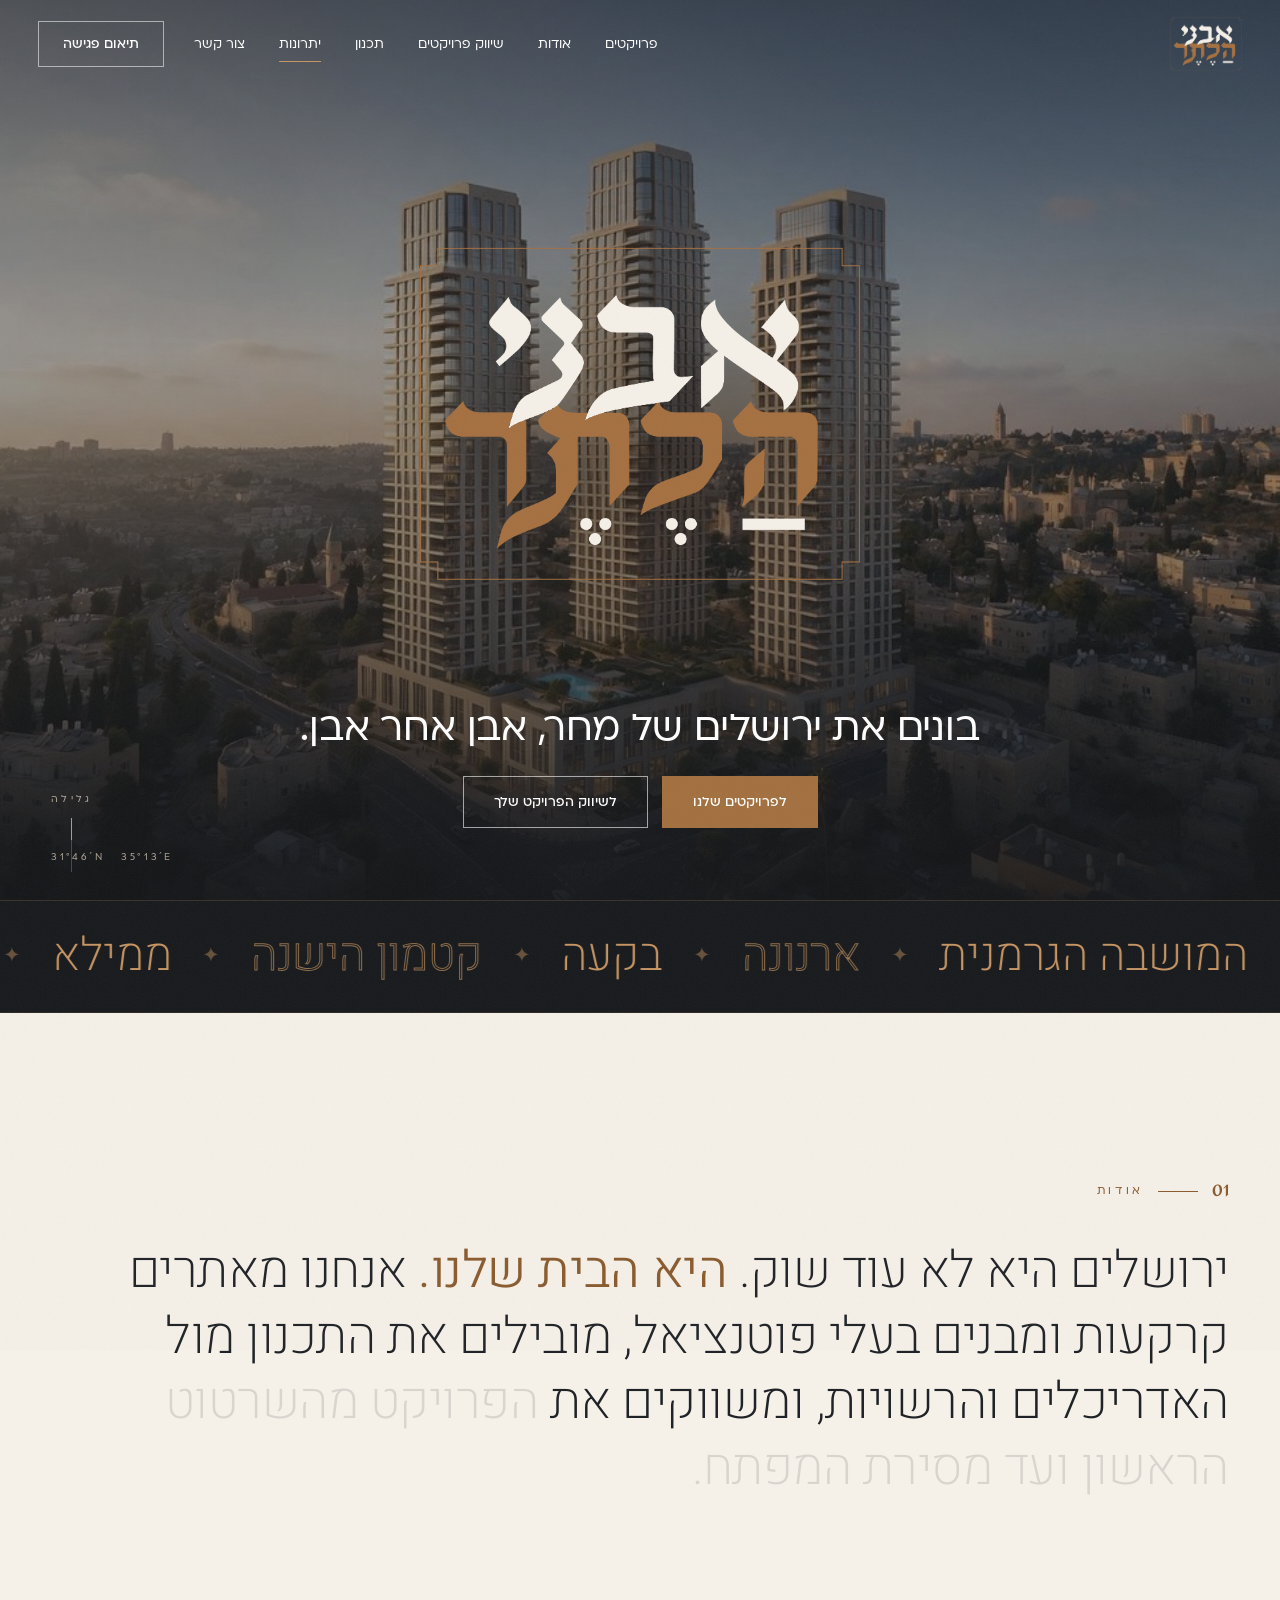
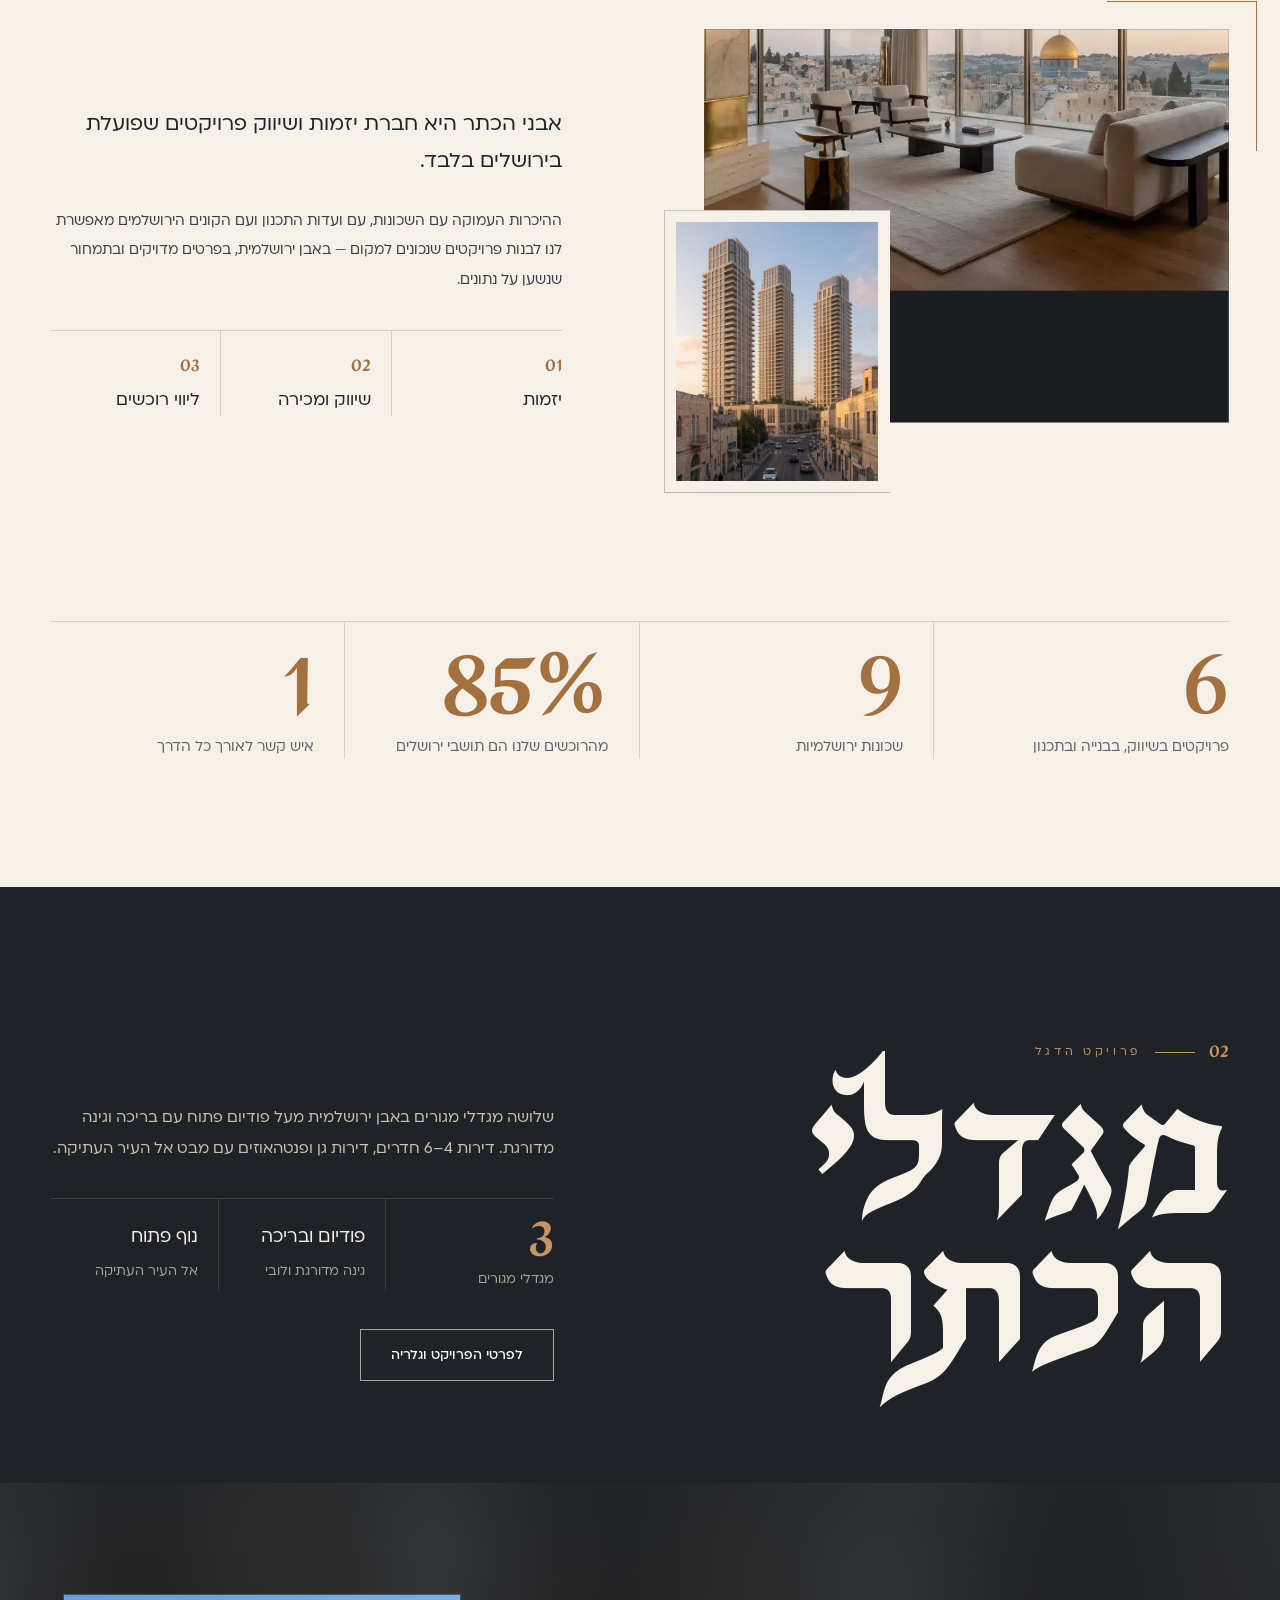
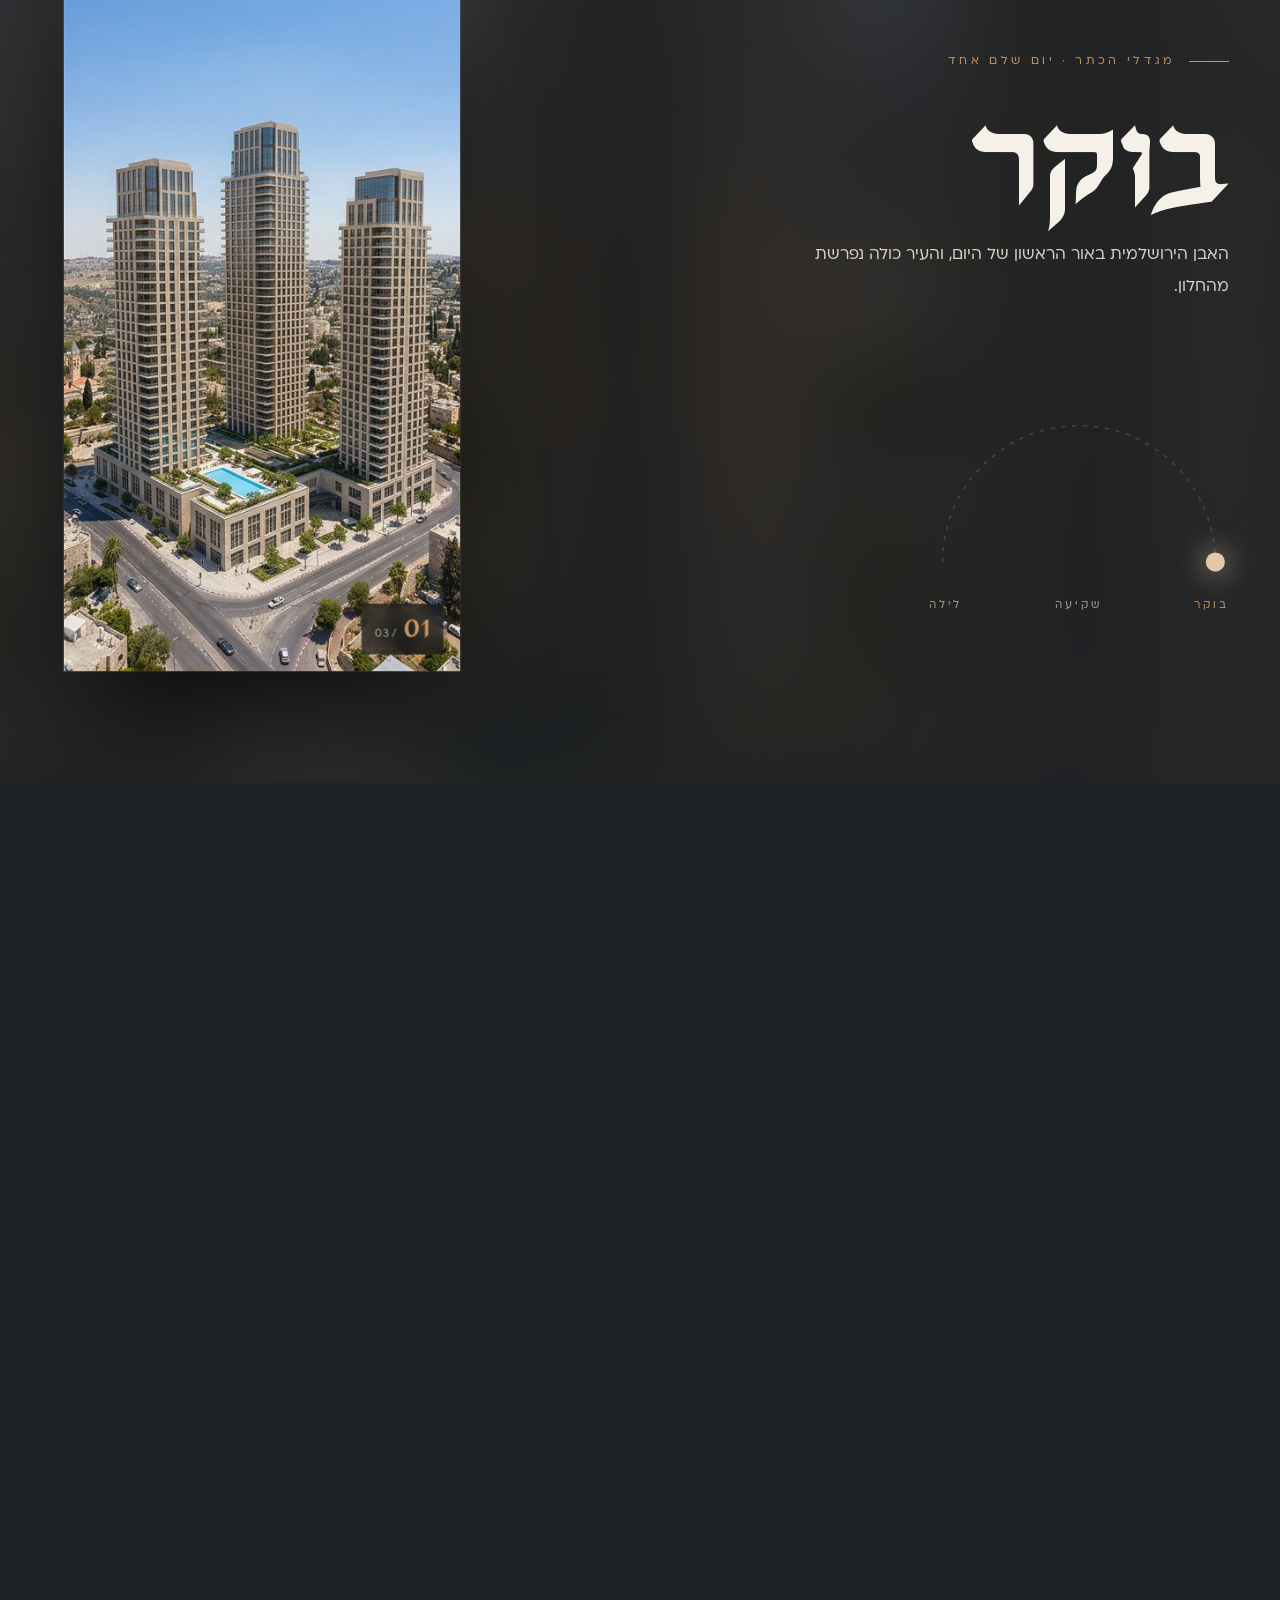
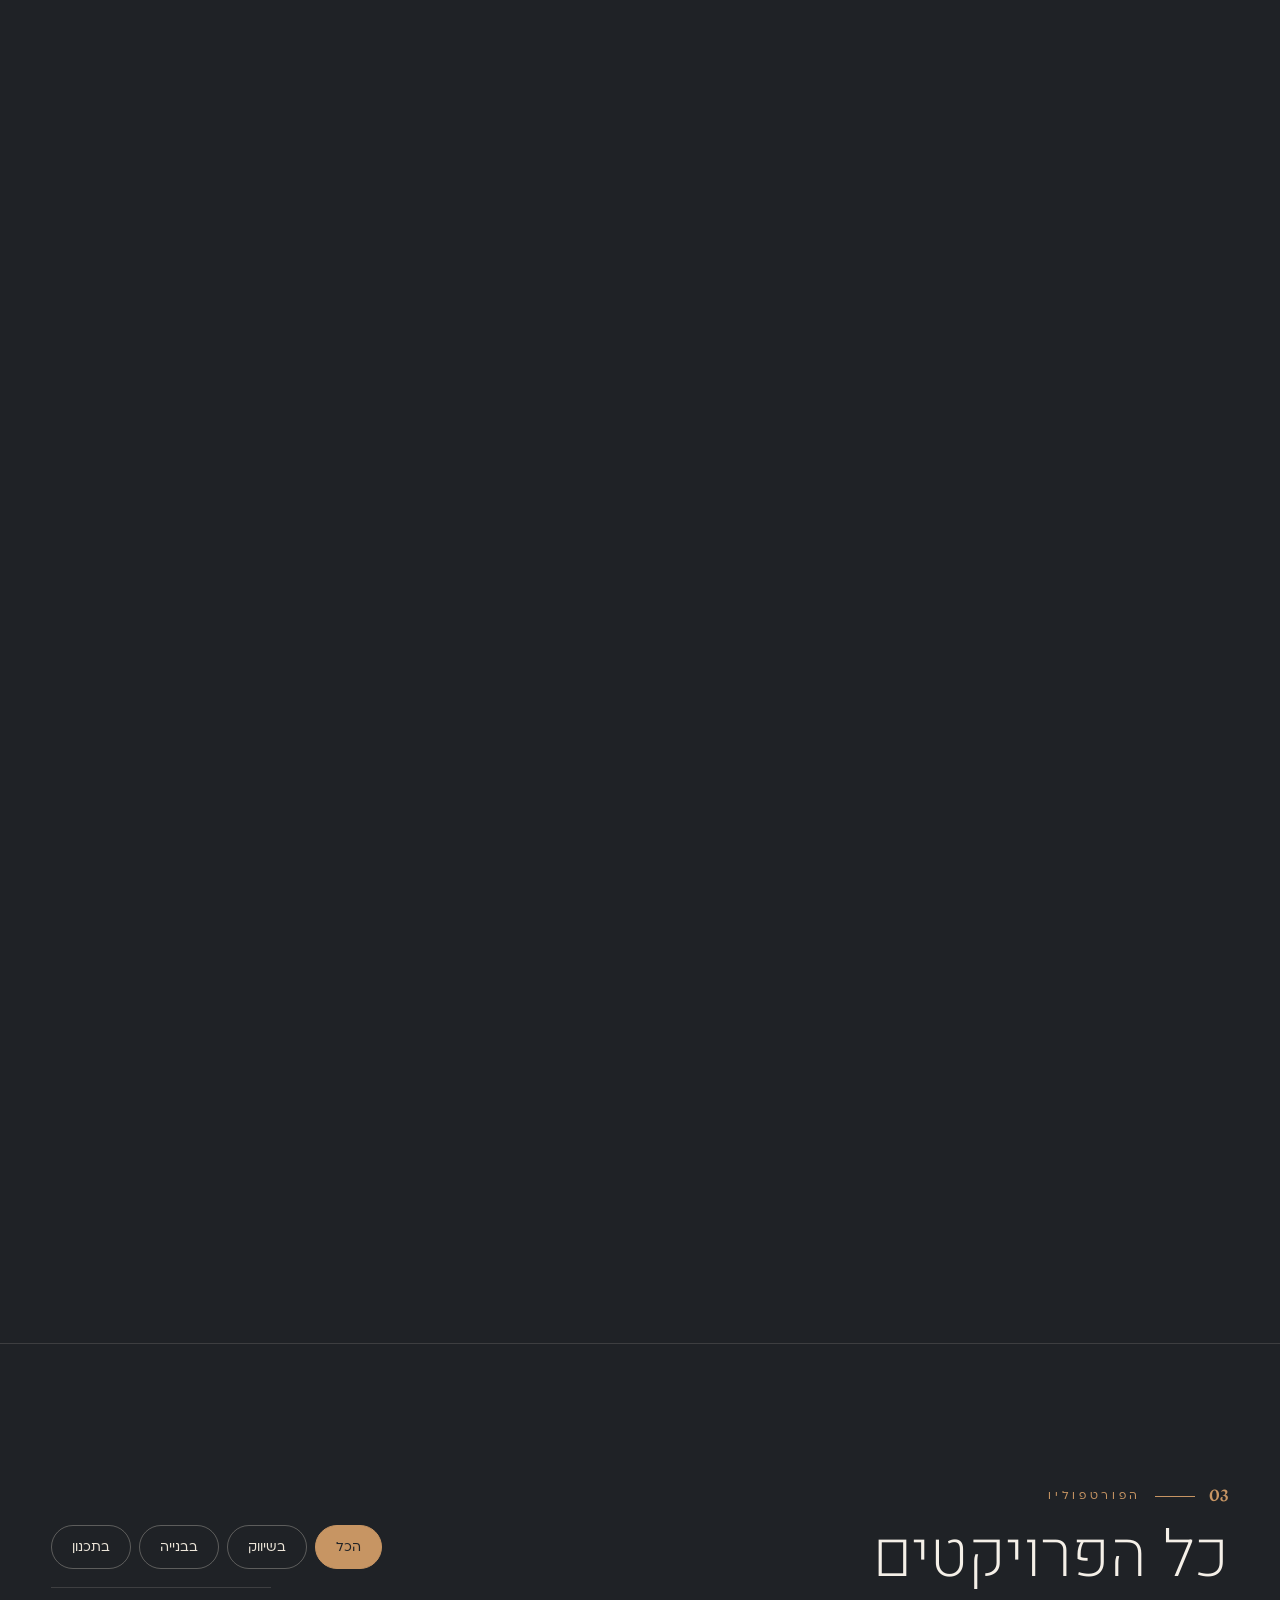
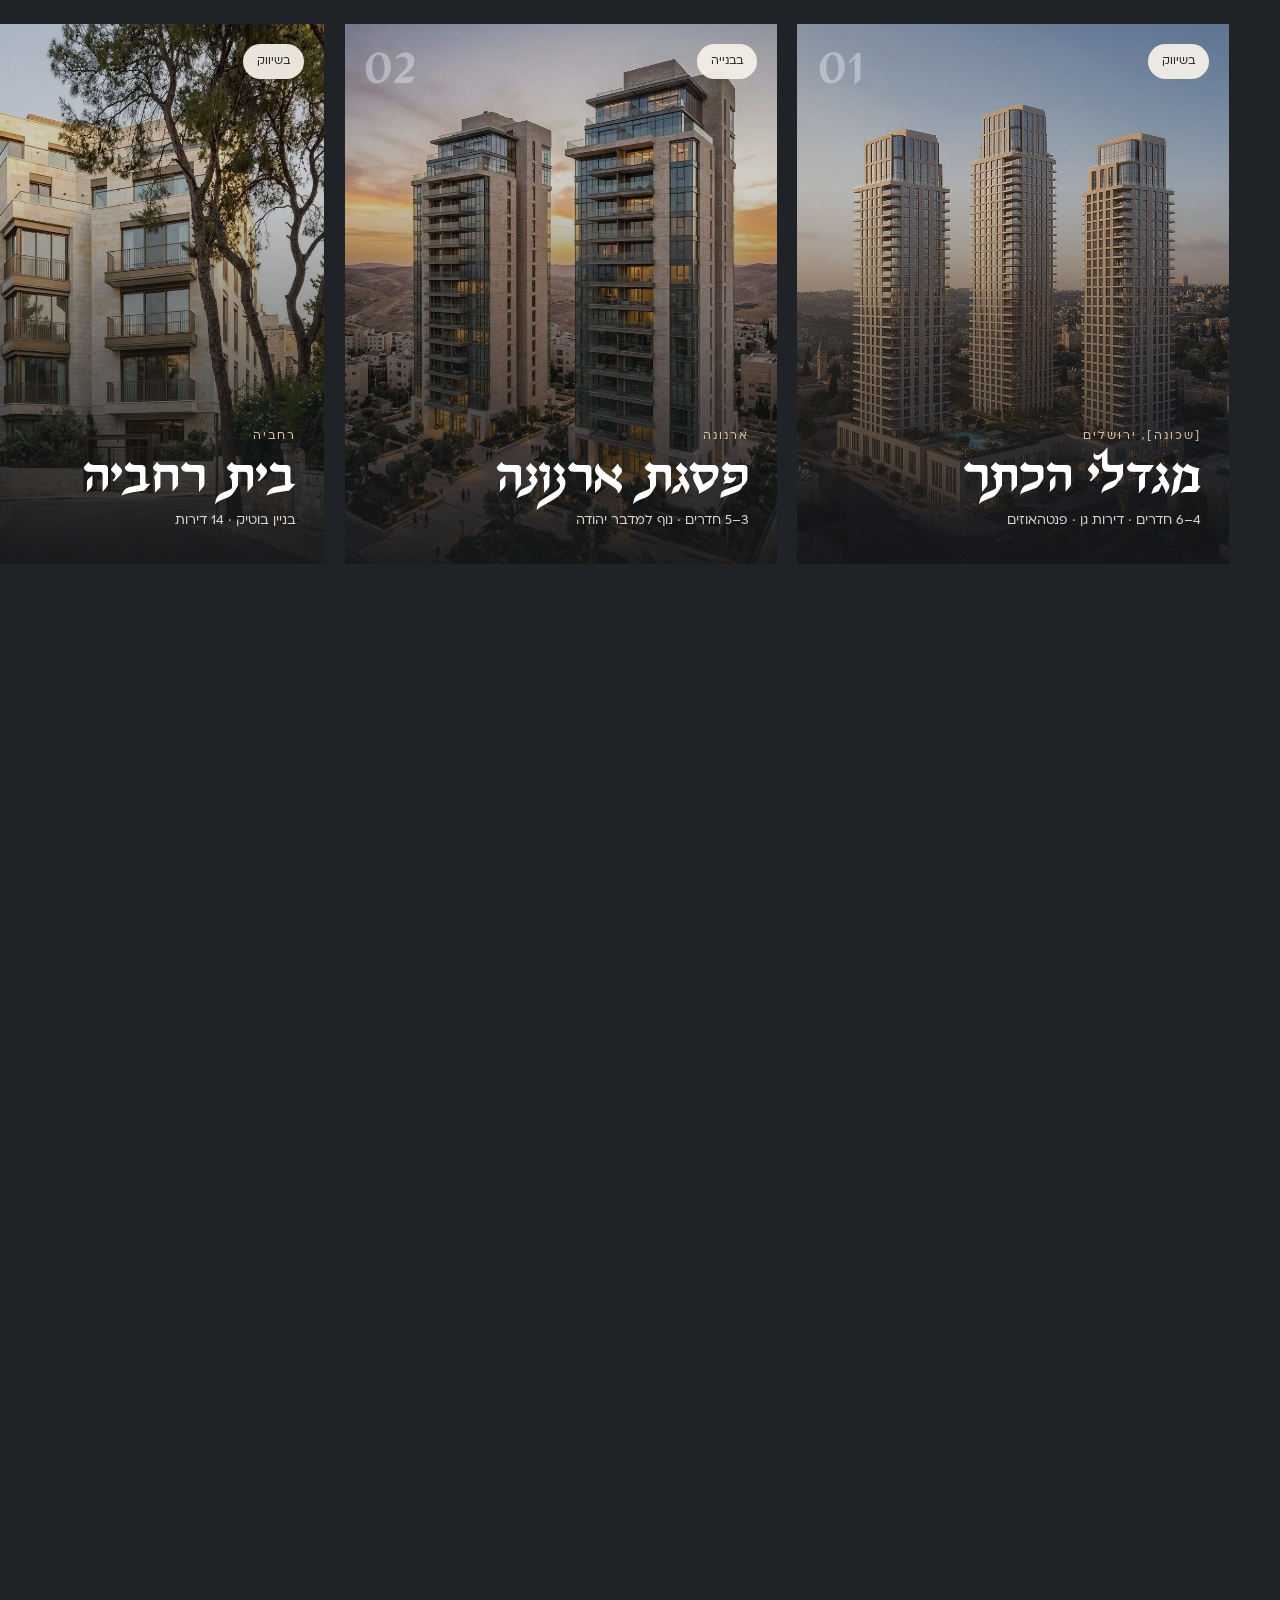
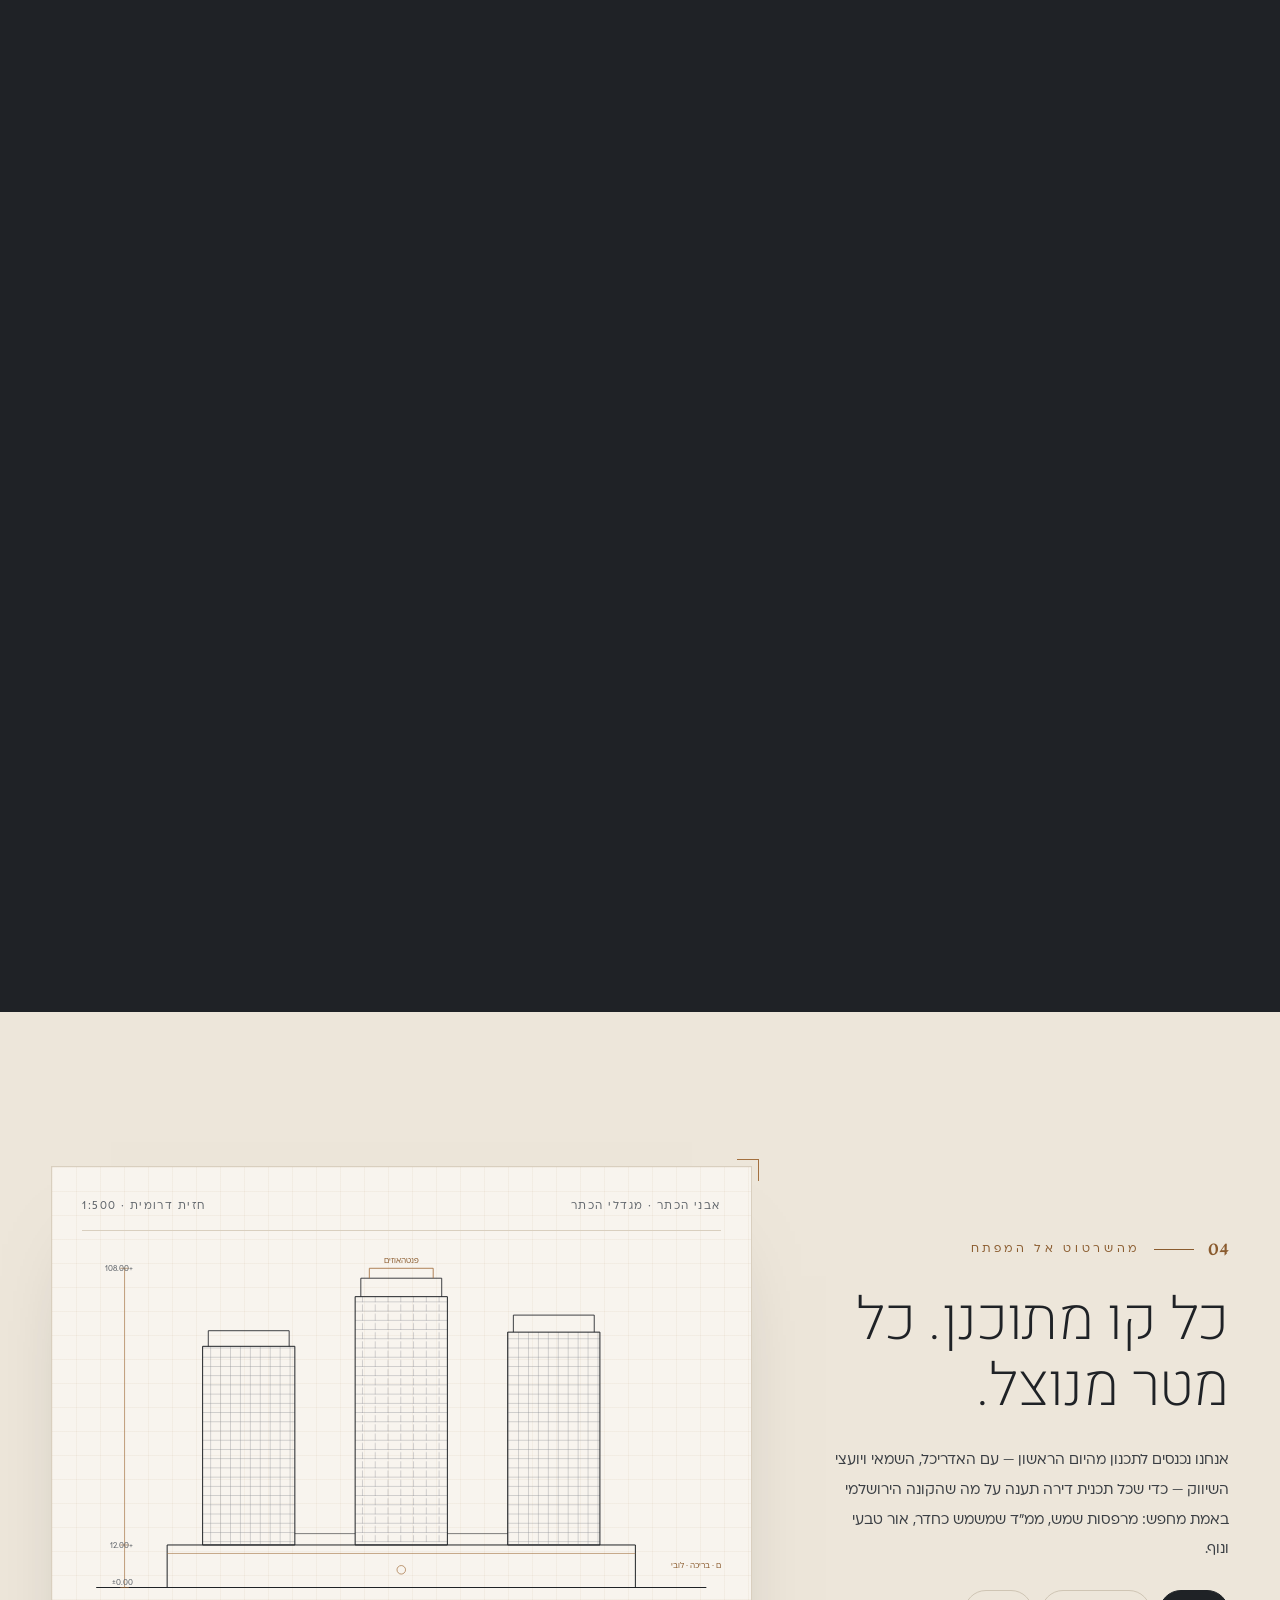
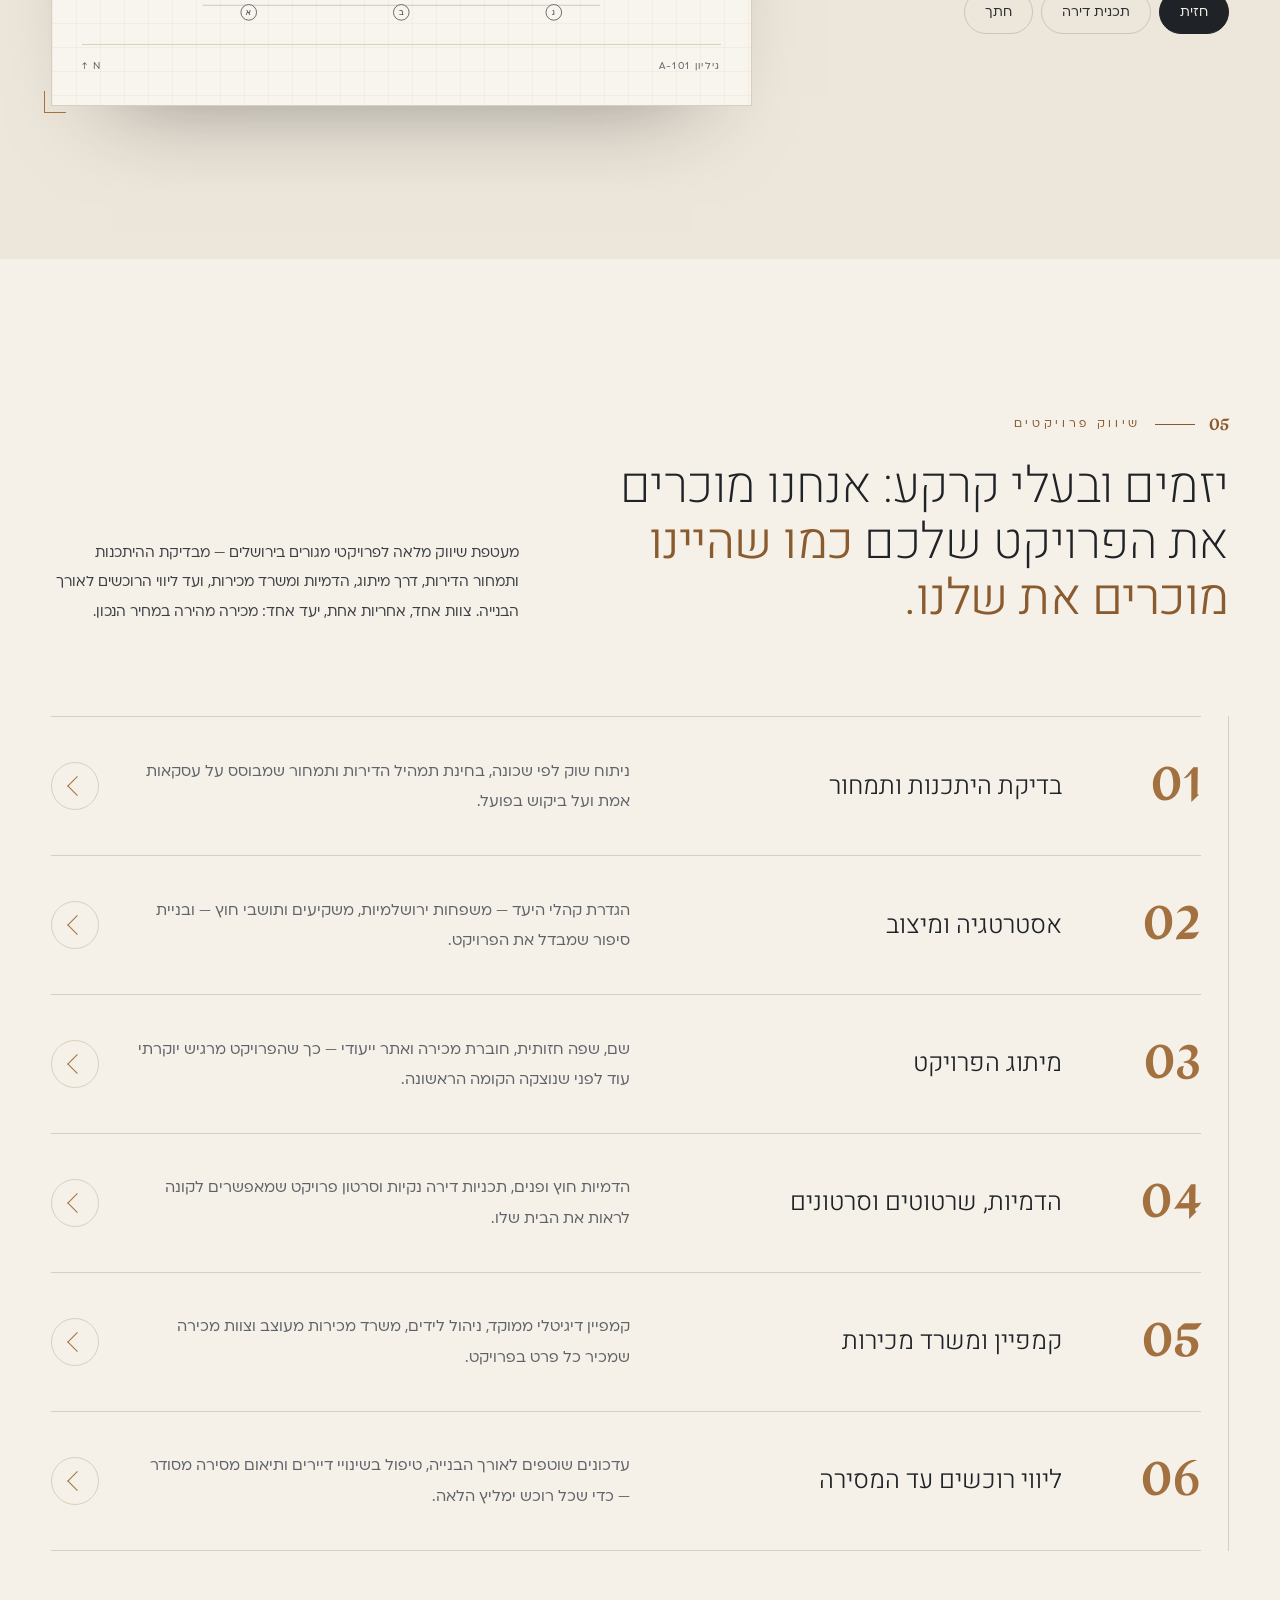
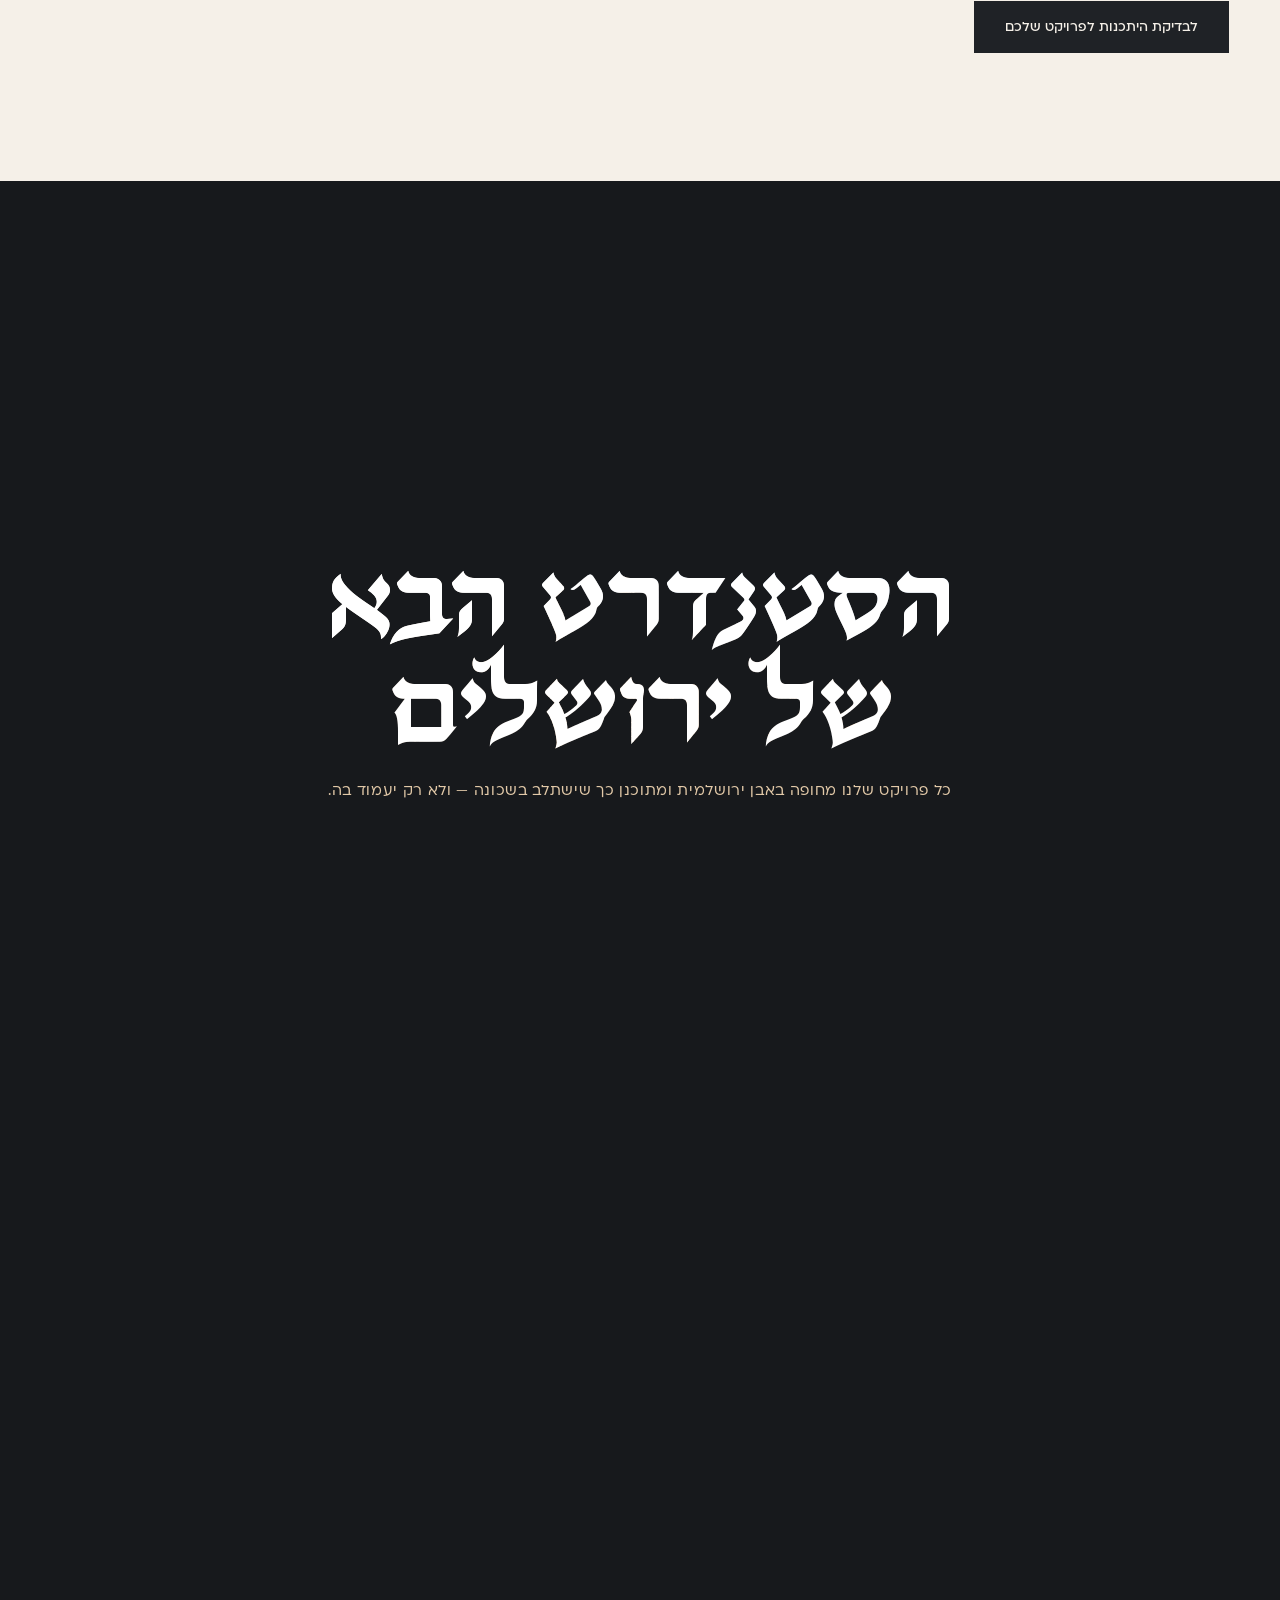
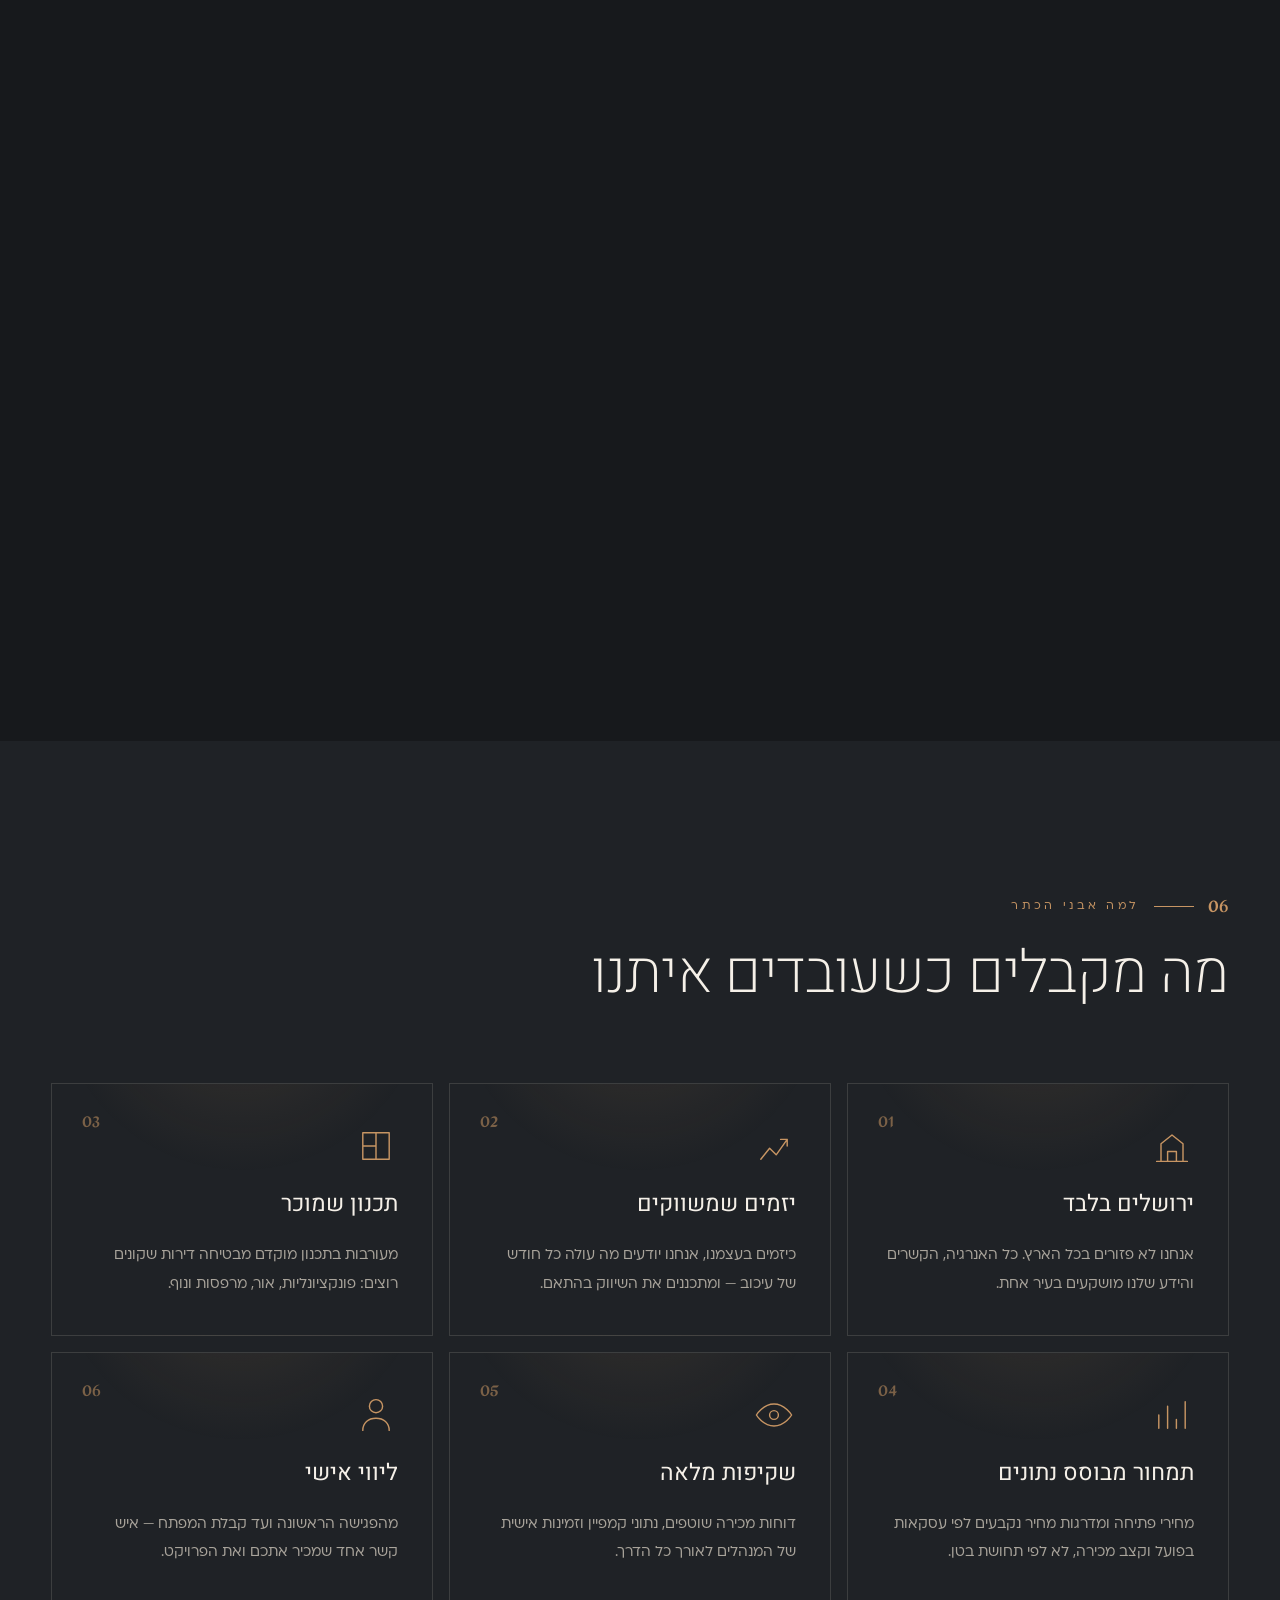
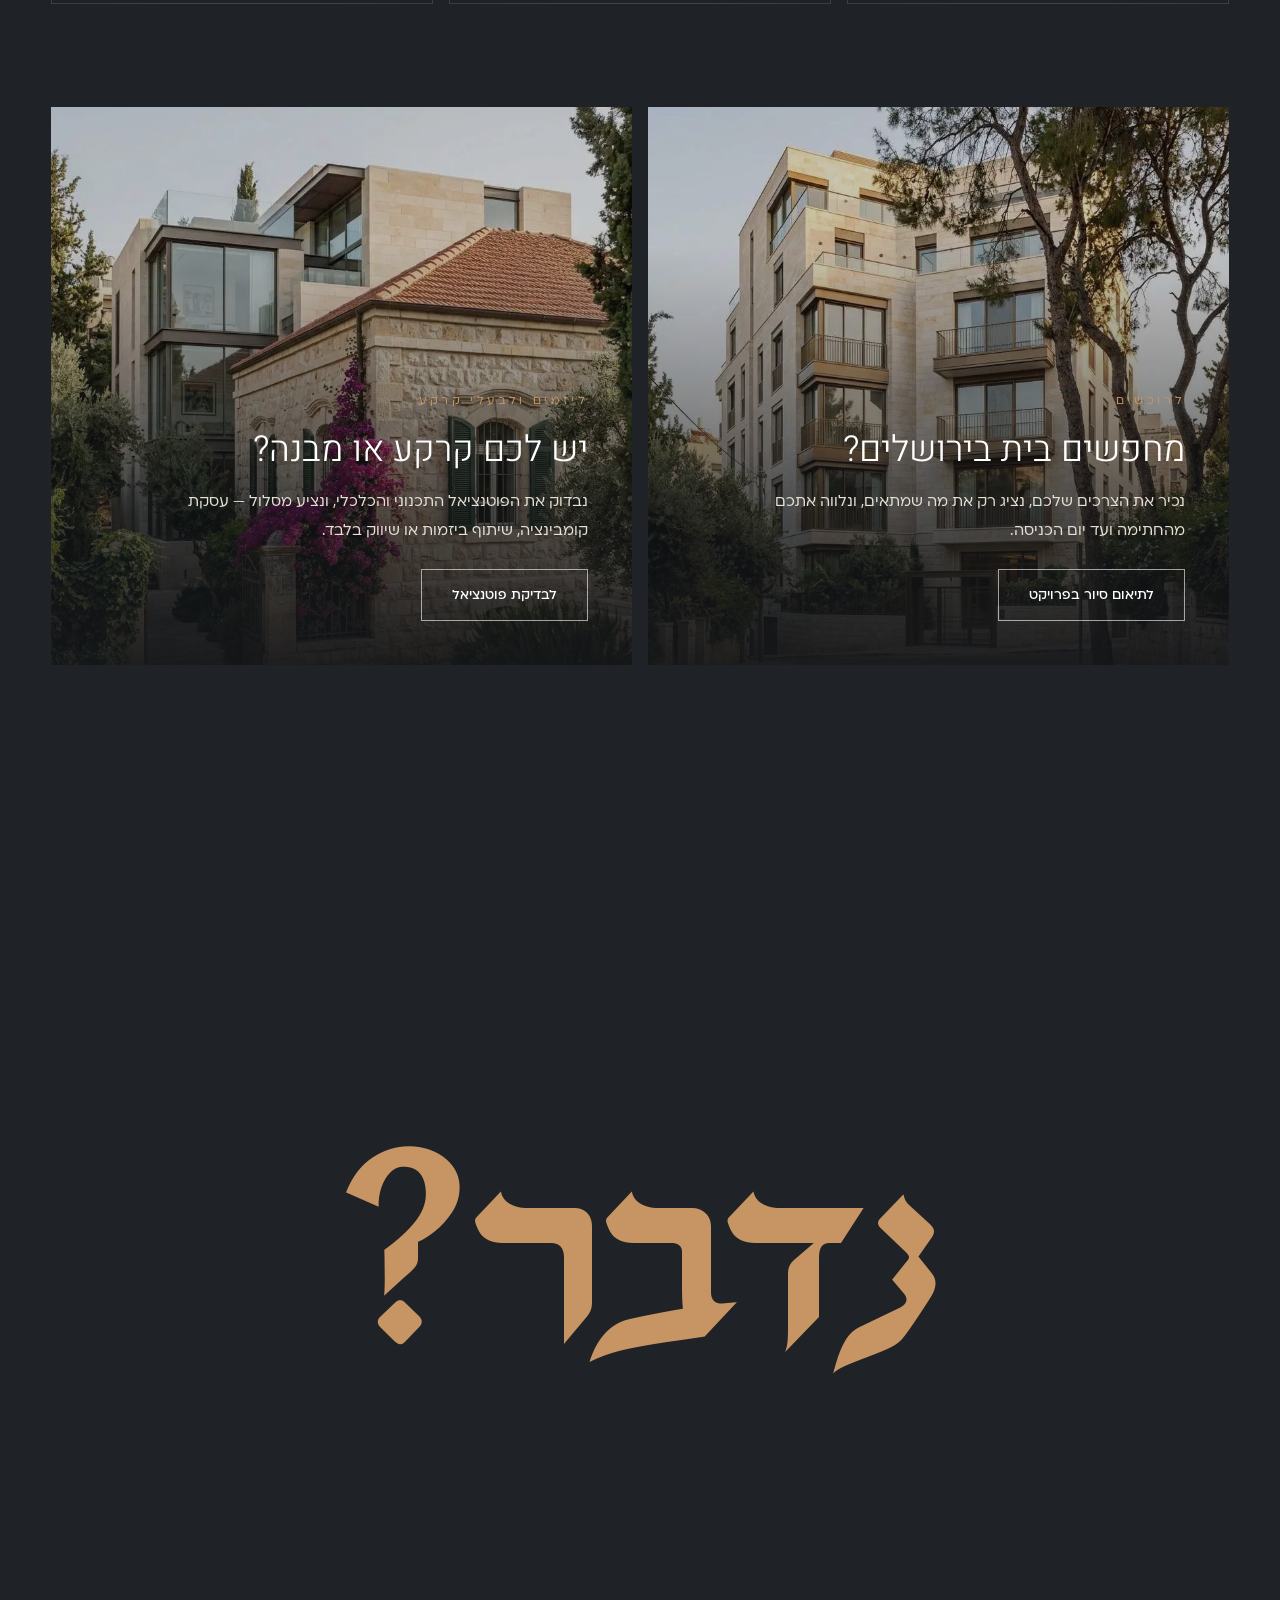
==== index.html @ c7f01cb7 "Avney HaKeter luxury real-estate landing page Static Hebrew (RTL) site: cinematic scroll scenes, pro" ====
<!doctype html>
<html lang="he" dir="rtl">
<head>
<meta charset="utf-8">
<meta name="viewport" content="width=device-width, initial-scale=1">
<title>אבני הכתר — יזמות ושיווק נדל״ן יוקרה בירושלים</title>
<meta name="description" content="אבני הכתר — יזמות ושיווק פרויקטי נדל״ן יוקרה בירושלים: רחביה, טלביה, המושבה הגרמנית, ארנונה ובקעה. מהשרטוט הראשון ועד מסירת המפתח.">
<meta name="theme-color" content="#1F2226">
<link rel="canonical" href="https://YOUR-DOMAIN/">

<meta property="og:type" content="website">
<meta property="og:locale" content="he_IL">
<meta property="og:site_name" content="אבני הכתר">
<meta property="og:title" content="אבני הכתר — יזמות ושיווק נדל״ן יוקרה בירושלים">
<meta property="og:description" content="בונים את ירושלים של מחר, אבן אחר אבן. פרויקטי יוקרה בלב השכונות הוותיקות של ירושלים.">
<meta property="og:url" content="https://YOUR-DOMAIN/">
<meta property="og:image" content="https://YOUR-DOMAIN/images/og-image.jpg">
<meta property="og:image:width" content="1200">
<meta property="og:image:height" content="630">
<meta property="og:image:alt" content="לוגו אבני הכתר על רקע הדמיית מגדלי יוקרה בירושלים">
<meta name="twitter:card" content="summary_large_image">

<link rel="icon" href="favicon.ico" sizes="32x32">
<link rel="icon" type="image/png" href="images/icon-192.png" sizes="192x192">
<link rel="apple-touch-icon" href="images/apple-touch-icon.png">
<link rel="manifest" href="site.webmanifest">

<link rel="preconnect" href="https://fonts.googleapis.com">
<link rel="preconnect" href="https://fonts.gstatic.com" crossorigin>
<link href="https://fonts.googleapis.com/css2?family=Heebo:wght@200;300;400;500;700&amp;display=swap" rel="stylesheet">
<link rel="preload" href="images/LiaSgula.ttf" as="font" type="font/ttf" crossorigin>
<link rel="preload" href="images/logo-neg.png" as="image">
<link rel="preload" href="images/hero-poster.jpg" as="image">
<link rel="stylesheet" href="css/style.css">
<script>document.documentElement.classList.add('js','is-loading')</script>
</head>
<body>
<a class="skip" href="#main">דילוג לתוכן</a>

<!-- PRELOADER -->
<div class="loader" id="loader" aria-hidden="true">
  <div class="loader__inner">
    <img class="loader__logo" src="images/logo-neg.png" alt="">
    <div class="loader__bar"><span></span></div>
    <div class="loader__meta"><span>ירושלים</span><span class="loader__count"><b id="loaderCount">0</b>%</span></div>
  </div>
  <div class="loader__panel loader__panel--a"></div>
  <div class="loader__panel loader__panel--b"></div>
</div>

<div class="cursor" aria-hidden="true"><span class="cursor__dot"></span><span class="cursor__ring"><em class="cursor__label"></em></span></div>
<div class="progress" aria-hidden="true"><span></span></div>
<div class="grain" aria-hidden="true"></div>

<!-- NAV -->
<header class="hdr" id="hdr">
  <div class="wrap hdr__row">
    <a class="hdr__logo" href="#top" aria-label="אבני הכתר — לראש הדף"><img src="images/logo-neg.png" alt="אבני הכתר" class="hdr__logo-neg"><img src="images/logo2.png" alt="" class="hdr__logo-pos"></a>
    <nav class="hdr__nav" aria-label="ניווט ראשי">
      <a class="navlink" href="#projects">פרויקטים</a>
      <a class="navlink" href="#about">אודות</a>
      <a class="navlink" href="#marketing">שיווק פרויקטים</a>
      <a class="navlink" href="#drawings">תכנון</a>
      <a class="navlink" href="#why">יתרונות</a>
      <a class="navlink" href="#contact">צור קשר</a>
    </nav>
    <a class="btn btn--line hdr__cta" href="#contact" data-magnetic><span>תיאום פגישה</span></a>
    <button class="burger" type="button" aria-expanded="false" aria-controls="menu" aria-label="פתיחת תפריט"><span></span><span></span></button>
  </div>
</header>

<div class="menu" id="menu" hidden>
  <nav class="menu__nav" aria-label="תפריט נייד">
    <a href="#projects"><i>01</i>פרויקטים</a>
    <a href="#about"><i>02</i>אודות</a>
    <a href="#marketing"><i>03</i>שיווק פרויקטים</a>
    <a href="#drawings"><i>04</i>תכנון</a>
    <a href="#why"><i>05</i>יתרונות</a>
    <a href="#contact"><i>06</i>צור קשר</a>
  </nav>
  <div class="menu__foot"><a href="tel:+97226234567" dir="ltr">02-623-4567</a><a href="mailto:info@avney-haketer.co.il" dir="ltr">info@avney-haketer.co.il</a></div>
</div>

<main id="main">

<!-- HERO -->
<section class="hero" id="top" data-scene="hero">
  <div class="hero__frame">
    <video class="hero__img" autoplay muted loop playsinline preload="auto" poster="images/hero-poster.jpg" aria-label="הדמיית פרויקט מגדלי יוקרה באבן ירושלמית על רקע העיר">
      <source src="videos/hero.mp4" type="video/mp4">
    </video>
    <div class="hero__shade" aria-hidden="true"></div>
  </div>
  <div class="hero__logo"><img src="images/logo-neg.png" alt="לוגו אבני הכתר"></div>
  <div class="hero__copy wrap">
    <h1 class="hero__title" data-split>בונים את ירושלים של מחר, אבן אחר אבן.</h1>
    <div class="hero__ctas">
      <a class="btn btn--bronze" href="#projects" data-magnetic><span>לפרויקטים שלנו</span></a>
      <a class="btn btn--ghost" href="#marketing" data-magnetic><span>לשיווק הפרויקט שלך</span></a>
    </div>
  </div>
  <div class="hero__corner hero__corner--s" aria-hidden="true">31°46′N &nbsp; 35°13′E</div>
  <a class="hero__cue" href="#about" aria-label="גלילה לתוכן"><span>גלילה</span><i></i></a>
</section>

<!-- NEIGHBORHOODS MARQUEE -->
<div class="marquee" aria-label="שכונות שבהן אנו פועלים">
  <div class="marquee__track" data-marquee>
    <span>רחביה</span><b>✦</b><span>טלביה</span><b>✦</b><span>המושבה הגרמנית</span><b>✦</b><span>ארנונה</span><b>✦</b><span>בקעה</span><b>✦</b><span>קטמון הישנה</span><b>✦</b><span>ממילא</span><b>✦</b><span>בית הכרם</span><b>✦</b><span>רמת שרת</span><b>✦</b>
    <span aria-hidden="true">רחביה</span><b>✦</b><span aria-hidden="true">טלביה</span><b>✦</b><span aria-hidden="true">המושבה הגרמנית</span><b>✦</b><span aria-hidden="true">ארנונה</span><b>✦</b><span aria-hidden="true">בקעה</span><b>✦</b><span aria-hidden="true">קטמון הישנה</span><b>✦</b><span aria-hidden="true">ממילא</span><b>✦</b><span aria-hidden="true">בית הכרם</span><b>✦</b><span aria-hidden="true">רמת שרת</span><b>✦</b>
  </div>
</div>

<!-- ABOUT -->
<section class="about" id="about">
  <div class="wrap">
    <div class="chapter" data-reveal><span class="chapter__n">01</span><span class="rule"></span>אודות</div>
    <p class="manifesto" data-fill>ירושלים היא לא עוד שוק. <em>היא הבית שלנו.</em> אנחנו מאתרים קרקעות ומבנים בעלי פוטנציאל, מובילים את התכנון מול האדריכלים והרשויות, ומשווקים את הפרויקט מהשרטוט הראשון ועד מסירת המפתח.</p>

    <div class="about__grid">
      <div class="about__media">
        <figure class="clip" data-reveal="clip"><img src="images/interior.jpg" alt="סלון פנטהאוז עם חלונות גבוהים ונוף לעיר העתיקה" data-parallax="0.12" loading="lazy"></figure>
        <figure class="about__inset clip" data-reveal="clip"><img src="images/tA0.jpg" alt="מבט מהרחוב אל מגדלי הפרויקט" loading="lazy"></figure>
        <span class="about__corner" aria-hidden="true"></span>
      </div>
      <div class="about__text">
        <p class="lead" data-reveal>אבני הכתר היא חברת יזמות ושיווק פרויקטים שפועלת בירושלים בלבד.</p>
        <p class="body" data-reveal>ההיכרות העמוקה עם השכונות, עם ועדות התכנון ועם הקונים הירושלמים מאפשרת לנו לבנות פרויקטים שנכונים למקום — באבן ירושלמית, בפרטים מדויקים ובתמחור שנשען על נתונים.</p>
        <ol class="pillars" data-reveal>
          <li><i>01</i><span>יזמות</span></li>
          <li><i>02</i><span>שיווק ומכירה</span></li>
          <li><i>03</i><span>ליווי רוכשים</span></li>
        </ol>
      </div>
    </div>

    <div class="stats">
      <div class="stat" data-reveal><b class="lia" data-count="6">0</b><span>פרויקטים בשיווק, בבנייה ובתכנון</span></div>
      <div class="stat" data-reveal><b class="lia" data-count="9">0</b><span>שכונות ירושלמיות</span></div>
      <!-- להחליף ב-data-count את האחוז האמיתי של רוכשים תושבי ירושלים -->
      <div class="stat" data-reveal><b class="lia"><span data-count="85">0</span>%</b><span>מהרוכשים שלנו הם תושבי ירושלים</span></div>
      <div class="stat" data-reveal><b class="lia" data-count="1">0</b><span>איש קשר לאורך כל הדרך</span></div>
    </div>
  </div>
</section>

<!-- FLAGSHIP -->
<section class="flag" id="projects">
  <div class="wrap flag__intro">
    <div>
      <div class="chapter chapter--light" data-reveal><span class="chapter__n">02</span><span class="rule"></span>פרויקט הדגל</div>
      <h2 class="flag__title lia" data-split>מגדלי הכתר</h2>
    </div>
    <div class="flag__desc">
      <p data-reveal>שלושה מגדלי מגורים באבן ירושלמית מעל פודיום פתוח עם בריכה וגינה מדורגת. דירות 4–6 חדרים, דירות גן ופנטהאוזים עם מבט אל העיר העתיקה.</p>
      <ul class="flag__facts" data-reveal>
        <li><b class="lia">3</b><span>מגדלי מגורים</span></li>
        <li><b>פודיום ובריכה</b><span>גינה מדורגת ולובי</span></li>
        <li><b>נוף פתוח</b><span>אל העיר העתיקה</span></li>
      </ul>
      <div data-reveal><button type="button" class="btn btn--ghost" data-open-project="p1" aria-haspopup="dialog" data-magnetic><span>לפרטי הפרויקט וגלריה</span></button></div>
    </div>
  </div>

  <!-- Day → night scroll scene -->
  <div class="daylight" data-scene="daylight">
    <div class="daylight__stage">
      <div class="daylight__bg" aria-hidden="true">
        <img src="images/tB1.jpg" alt="" class="is-on"><img src="images/tB0.jpg" alt=""><img src="images/tB2.jpg" alt="">
      </div>
      <div class="wrap daylight__grid">
        <div class="daylight__text">
          <span class="eyebrow eyebrow--light"><span class="rule"></span>מגדלי הכתר · יום שלם אחד</span>
          <div class="daylight__phases" aria-live="polite">
            <div class="phase is-on"><b class="lia">בוקר</b><p>האבן הירושלמית באור הראשון של היום, והעיר כולה נפרשת מהחלון.</p></div>
            <div class="phase"><b class="lia">שקיעה</b><p>השעה שבה ירושלים הופכת לזהב — והמרפסות הופכות לסלון השני של הבית.</p></div>
            <div class="phase"><b class="lia">לילה</b><p>הפודיום, הבריכה והלובי מוארים. בית שמרגיש כמו מלון, כל ערב מחדש.</p></div>
          </div>
          <div class="daylight__dial" aria-hidden="true">
            <svg viewBox="0 0 220 120"><path d="M10 110 A100 100 0 0 1 210 110" class="dial__track"/><path d="M10 110 A100 100 0 0 1 210 110" class="dial__fill" pathLength="1"/><circle r="7" class="dial__sun" cx="10" cy="110"/></svg>
            <div class="daylight__ticks"><span class="is-on">בוקר</span><span>שקיעה</span><span>לילה</span></div>
          </div>
        </div>
        <figure class="daylight__frame">
          <img src="images/tB1.jpg" alt="מגדלי הכתר באור יום" class="is-on">
          <img src="images/tB0.jpg" alt="מגדלי הכתר בשקיעה">
          <img src="images/tB2.jpg" alt="מגדלי הכתר בלילה">
          <figcaption><span class="daylight__count lia">01</span><span>/ 03</span></figcaption>
        </figure>
      </div>
    </div>
  </div>
</section>

<!-- PROJECTS: horizontal scroll -->
<section class="works" data-scene="works" aria-labelledby="worksTitle">
  <div class="works__sticky">
    <div class="wrap works__head">
      <div>
        <div class="chapter chapter--light"><span class="chapter__n">03</span><span class="rule"></span>הפורטפוליו</div>
        <h2 class="works__title" id="worksTitle">כל הפרויקטים</h2>
      </div>
      <div class="works__tools">
        <div role="group" aria-label="סינון פרויקטים לפי סטטוס" class="chips">
          <button type="button" class="chip chip--dark on" data-g="filter" data-v="all" aria-pressed="true">הכל</button>
          <button type="button" class="chip chip--dark" data-g="filter" data-v="sale" aria-pressed="false">בשיווק</button>
          <button type="button" class="chip chip--dark" data-g="filter" data-v="build" aria-pressed="false">בבנייה</button>
          <button type="button" class="chip chip--dark" data-g="filter" data-v="plan" aria-pressed="false">בתכנון</button>
        </div>
        <div class="works__meter" aria-hidden="true"><span></span></div>
      </div>
    </div>
    <div class="works__viewport">
      <div class="works__track">
        <a class="pcard" data-id="p1" aria-haspopup="dialog" data-key="sale" href="#contact" data-cursor="לפרטים" aria-label="מגדלי הכתר — [שכונה], ירושלים, בשיווק">
          <div class="pcard__media"><img src="images/towers.jpg" alt="מגדלי הכתר" loading="lazy"></div>
          <span class="pcard__tag">בשיווק</span><span class="pcard__n lia">01</span>
          <div class="pcard__meta"><span class="pcard__loc">[שכונה], ירושלים</span><span class="pcard__name lia">מגדלי הכתר</span><span class="pcard__sub">4–6 חדרים · דירות גן · פנטהאוזים</span><span class="pcard__more">לפרטים ותיאום סיור <svg width="18" height="10" viewBox="0 0 18 10" fill="none" aria-hidden="true"><path d="M17 5H1M5 1L1 5l4 4" stroke="currentColor" stroke-width="1.2"/></svg></span></div>
        </a>
        <a class="pcard" data-id="p2" aria-haspopup="dialog" data-key="build" href="#contact" data-cursor="לפרטים" aria-label="פסגת ארנונה — ארנונה, בבנייה">
          <div class="pcard__media"><img src="images/arnona.jpg" alt="פסגת ארנונה" loading="lazy"></div>
          <span class="pcard__tag">בבנייה</span><span class="pcard__n lia">02</span>
          <div class="pcard__meta"><span class="pcard__loc">ארנונה</span><span class="pcard__name lia">פסגת ארנונה</span><span class="pcard__sub">3–5 חדרים · נוף למדבר יהודה</span><span class="pcard__more">לפרטים ותיאום סיור <svg width="18" height="10" viewBox="0 0 18 10" fill="none" aria-hidden="true"><path d="M17 5H1M5 1L1 5l4 4" stroke="currentColor" stroke-width="1.2"/></svg></span></div>
        </a>
        <a class="pcard" data-id="p3" aria-haspopup="dialog" data-key="sale" href="#contact" data-cursor="לפרטים" aria-label="בית רחביה — רחביה, בשיווק">
          <div class="pcard__media"><img src="images/rehavia.jpg" alt="בית רחביה" loading="lazy"></div>
          <span class="pcard__tag">בשיווק</span><span class="pcard__n lia">03</span>
          <div class="pcard__meta"><span class="pcard__loc">רחביה</span><span class="pcard__name lia">בית רחביה</span><span class="pcard__sub">בניין בוטיק · 14 דירות</span><span class="pcard__more">לפרטים ותיאום סיור <svg width="18" height="10" viewBox="0 0 18 10" fill="none" aria-hidden="true"><path d="M17 5H1M5 1L1 5l4 4" stroke="currentColor" stroke-width="1.2"/></svg></span></div>
        </a>
        <a class="pcard" data-id="p4" aria-haspopup="dialog" data-key="plan" href="#contact" data-cursor="לפרטים" aria-label="אחוזת המושבה — המושבה הגרמנית, בתכנון">
          <div class="pcard__media"><img src="images/moshava.jpg" alt="אחוזת המושבה" loading="lazy"></div>
          <span class="pcard__tag">בתכנון</span><span class="pcard__n lia">04</span>
          <div class="pcard__meta"><span class="pcard__loc">המושבה הגרמנית</span><span class="pcard__name lia">אחוזת המושבה</span><span class="pcard__sub">שימור ותוספת · דירות יוקרה</span><span class="pcard__more">לפרטים ותיאום סיור <svg width="18" height="10" viewBox="0 0 18 10" fill="none" aria-hidden="true"><path d="M17 5H1M5 1L1 5l4 4" stroke="currentColor" stroke-width="1.2"/></svg></span></div>
        </a>
        <a class="pcard" data-id="p5" aria-haspopup="dialog" data-key="plan" href="#contact" data-cursor="לפרטים" aria-label="מגדל הנוף — [שכונה], ירושלים, בתכנון">
          <div class="pcard__media"><img src="images/hero.jpg" alt="מגדל הנוף" loading="lazy"></div>
          <span class="pcard__tag">בתכנון</span><span class="pcard__n lia">05</span>
          <div class="pcard__meta"><span class="pcard__loc">[שכונה], ירושלים</span><span class="pcard__name lia">מגדל הנוף</span><span class="pcard__sub">מגדל מגורים · נוף לעיר העתיקה</span><span class="pcard__more">לפרטים ותיאום סיור <svg width="18" height="10" viewBox="0 0 18 10" fill="none" aria-hidden="true"><path d="M17 5H1M5 1L1 5l4 4" stroke="currentColor" stroke-width="1.2"/></svg></span></div>
        </a>
        <a class="pcard" data-id="p6" aria-haspopup="dialog" data-key="build" href="#contact" data-cursor="לפרטים" aria-label="הכתר — שלב ב׳ — [שכונה], ירושלים, בבנייה">
          <div class="pcard__media"><img src="images/tA0.jpg" alt="הכתר — שלב ב׳" loading="lazy"></div>
          <span class="pcard__tag">בבנייה</span><span class="pcard__n lia">06</span>
          <div class="pcard__meta"><span class="pcard__loc">[שכונה], ירושלים</span><span class="pcard__name lia">הכתר — שלב ב׳</span><span class="pcard__sub">דירות 4–5 חדרים · לובי מפואר</span><span class="pcard__more">לפרטים ותיאום סיור <svg width="18" height="10" viewBox="0 0 18 10" fill="none" aria-hidden="true"><path d="M17 5H1M5 1L1 5l4 4" stroke="currentColor" stroke-width="1.2"/></svg></span></div>
        </a>
        <a class="pcard pcard--cta" href="#contact" data-topic="land" data-cursor="דברו איתנו">
          <span class="pcard__plus" aria-hidden="true"></span>
          <span class="pcard__name lia">הפרויקט הבא?</span>
          <span class="pcard__sub">יש לכם קרקע או מבנה בירושלים — נבדוק יחד את הפוטנציאל.</span>
          <span class="pcard__more">לבדיקת פוטנציאל <svg width="18" height="10" viewBox="0 0 18 10" fill="none" aria-hidden="true"><path d="M17 5H1M5 1L1 5l4 4" stroke="currentColor" stroke-width="1.2"/></svg></span>
        </a>
      </div>
    </div>
  </div>
</section>

<!-- DRAWINGS -->
<section class="drawings" id="drawings">
  <div class="wrap drawings__grid">
    <div class="drawings__text">
      <div class="chapter" data-reveal><span class="chapter__n">04</span><span class="rule"></span>מהשרטוט אל המפתח</div>
      <h2 class="h2" data-split>כל קו מתוכנן. כל מטר מנוצל.</h2>
      <p class="body" data-reveal>אנחנו נכנסים לתכנון מהיום הראשון — עם האדריכל, השמאי ויועצי השיווק — כדי שכל תכנית דירה תענה על מה שהקונה הירושלמי באמת מחפש: מרפסות שמש, ממ״ד שמשמש כחדר, אור טבעי ונוף.</p>
      <div role="group" aria-label="בחירת סוג שרטוט" class="chips" data-reveal>
        <button type="button" class="chip on" data-g="tab" data-v="elev" data-cap="חזית דרומית · 1:500" aria-pressed="true">חזית</button>
        <button type="button" class="chip" data-g="tab" data-v="plan" data-cap="דירת 5 חדרים טיפוסית · 1:100" aria-pressed="false">תכנית דירה</button>
        <button type="button" class="chip" data-g="tab" data-v="section" data-cap="חתך אורך · 1:500" aria-pressed="false">חתך</button>
      </div>
    </div>
    <div class="sheet" data-reveal="sheet">
      <div class="sheet__head"><span>אבני הכתר · מגדלי הכתר</span><span id="tabCap">חזית דרומית · 1:500</span></div>
      <div class="sheet__body">
<div data-pane="elev">
<svg class="draw" viewBox="0 0 900 540" role="img" aria-label="שרטוט חזית של שלושת המגדלים מעל הפודיום" style="width: 100%; height: auto; display: block">
<defs>
<pattern id="flr" width="14" height="13" patternUnits="userSpaceOnUse"><path d="M0 12.5H14M13.5 0V13" stroke="#8B8F94" stroke-width="0.6" fill="none"/></pattern>
<pattern id="flr2" width="18" height="13" patternUnits="userSpaceOnUse"><path d="M0 12.5H18M17.5 3V13" stroke="#8B8F94" stroke-width="0.6" fill="none"/></pattern>
</defs>
<line x1="20" y1="480" x2="880" y2="480" stroke="#1F2226" stroke-width="1.6"/>
<path d="M120 480V420H780V480" fill="none" stroke="#1F2226" stroke-width="1.4"/>
<path d="M120 432H780" stroke="#A3703F" stroke-width="0.8" fill="none"/>
<rect x="170" y="140" width="130" height="280" fill="url(#flr)" stroke="#1F2226" stroke-width="1.4"/>
<rect x="385" y="70" width="130" height="350" fill="url(#flr2)" stroke="#1F2226" stroke-width="1.4"/>
<rect x="600" y="120" width="130" height="300" fill="url(#flr)" stroke="#1F2226" stroke-width="1.4"/>
<path d="M178 140V118H292V140M393 70V44H507V70M608 120V96H722V120" fill="none" stroke="#1F2226" stroke-width="1.2"/>
<path d="M405 44V30H495V44" fill="none" stroke="#A3703F" stroke-width="1.2"/>
<path d="M300 404H385M515 404H600" stroke="#1F2226" stroke-width="0.8" fill="none"/>
<circle cx="450" cy="455" r="6" fill="none" stroke="#A3703F" stroke-width="1"/>
<path d="M60 480V30M54 30H66M54 480H66M54 420H66" stroke="#A3703F" stroke-width="0.9" fill="none"/>
<text x="72" y="34" font-size="12" fill="#5E6369" font-family="Ploni, Heebo">+108.00</text>
<text x="72" y="424" font-size="12" fill="#5E6369" font-family="Ploni, Heebo">+12.00</text>
<text x="72" y="476" font-size="12" fill="#5E6369" font-family="Ploni, Heebo">±0.00</text>
<path d="M170 505H730" stroke="#8B8F94" stroke-width="0.6" fill="none"/>
<circle cx="235" cy="515" r="11" fill="#F8F4EE" stroke="#1F2226" stroke-width="0.9"/>
<circle cx="450" cy="515" r="11" fill="#F8F4EE" stroke="#1F2226" stroke-width="0.9"/>
<circle cx="665" cy="515" r="11" fill="#F8F4EE" stroke="#1F2226" stroke-width="0.9"/>
<text x="235" y="519" font-size="11" text-anchor="middle" fill="#1F2226" font-family="Ploni, Heebo">א</text>
<text x="450" y="519" font-size="11" text-anchor="middle" fill="#1F2226" font-family="Ploni, Heebo">ב</text>
<text x="665" y="519" font-size="11" text-anchor="middle" fill="#1F2226" font-family="Ploni, Heebo">ג</text>
<text x="450" y="22" font-size="12" text-anchor="middle" fill="#8A5B2E" font-family="Ploni, Heebo">פנטהאוזים</text>
<text x="830" y="452" font-size="12" text-anchor="end" fill="#8A5B2E" font-family="Ploni, Heebo">פודיום · בריכה · לובי</text>
</svg>
</div>

<div data-pane="plan" hidden>
<svg class="draw" viewBox="0 0 900 540" role="img" aria-label="תכנית דירת 5 חדרים טיפוסית" style="width: 100%; height: auto; display: block">
<rect x="90" y="60" width="620" height="400" fill="none" stroke="#1F2226" stroke-width="5"/>
<path d="M710 140H820V400H710" fill="none" stroke="#A3703F" stroke-width="1.4" stroke-dasharray="6 5"/>
<path d="M340 60V230M90 230H250M290 230H340M340 330H420M460 330H530M530 330V460M530 60V200M530 240V330M420 60V170" fill="none" stroke="#1F2226" stroke-width="3"/>
<path d="M250 230A40 40 0 0 1 290 270M420 330A40 40 0 0 0 460 290M530 200A40 40 0 0 1 570 240" fill="none" stroke="#8B8F94" stroke-width="0.9"/>
<rect x="355" y="75" width="50" height="80" fill="none" stroke="#8B8F94" stroke-width="0.8"/>
<path d="M560 420H690V445H560Z" fill="none" stroke="#8B8F94" stroke-width="0.8"/>
<path d="M590 380H680V405H590Z" fill="none" stroke="#8B8F94" stroke-width="0.8"/>
<path d="M90 20H710M90 14V26M710 14V26" stroke="#A3703F" stroke-width="0.9" fill="none"/>
<text x="400" y="14" font-size="12" text-anchor="middle" fill="#5E6369" font-family="Ploni, Heebo">15.50 מ׳</text>
<text x="215" y="150" font-size="15" text-anchor="middle" fill="#1F2226" font-family="Ploni, Heebo">חדר הורים</text>
<text x="215" y="170" font-size="11" text-anchor="middle" fill="#5E6369" font-family="Ploni, Heebo">4.20 × 4.10</text>
<text x="475" y="120" font-size="13" text-anchor="middle" fill="#1F2226" font-family="Ploni, Heebo">ממ״ד</text>
<text x="380" y="190" font-size="12" text-anchor="middle" fill="#5E6369" font-family="Ploni, Heebo">חדר רחצה</text>
<text x="620" y="300" font-size="17" text-anchor="middle" fill="#1F2226" font-family="Ploni, Heebo">סלון ופינת אוכל</text>
<text x="620" y="320" font-size="11" text-anchor="middle" fill="#5E6369" font-family="Ploni, Heebo">7.80 × 5.60</text>
<text x="620" y="130" font-size="15" text-anchor="middle" fill="#1F2226" font-family="Ploni, Heebo">מטבח</text>
<text x="215" y="350" font-size="15" text-anchor="middle" fill="#1F2226" font-family="Ploni, Heebo">חדר שינה</text>
<text x="430" y="400" font-size="15" text-anchor="middle" fill="#1F2226" font-family="Ploni, Heebo">חדר עבודה</text>
<text x="765" y="275" font-size="14" text-anchor="middle" fill="#8A5B2E" font-family="Ploni, Heebo">מרפסת</text>
<text x="765" y="293" font-size="14" text-anchor="middle" fill="#8A5B2E" font-family="Ploni, Heebo">שמש</text>
<path d="M800 470L800 500M790 482L800 470L810 482" stroke="#1F2226" stroke-width="1" fill="none"/>
<text x="800" y="518" font-size="12" text-anchor="middle" fill="#1F2226" font-family="Ploni, Heebo">צפון</text>
</svg>
</div>

<div data-pane="section" hidden>
<svg class="draw" viewBox="0 0 900 540" role="img" aria-label="חתך מבנה: חניון תת קרקעי, לובי כפול גובה, קומות מגורים ופנטהאוז" style="width: 100%; height: auto; display: block">
<path d="M20 380H880" stroke="#1F2226" stroke-width="1.6" fill="none"/>
<path d="M20 380L80 372L140 376L200 366L240 370" stroke="#8B8F94" stroke-width="0.8" fill="none"/>
<rect x="260" y="380" width="380" height="120" fill="none" stroke="#1F2226" stroke-width="1.4"/>
<path d="M260 420H640M260 460H640" stroke="#1F2226" stroke-width="1" fill="none"/>
<path d="M300 380V60H600V380" fill="none" stroke="#1F2226" stroke-width="1.6"/>
<path d="M300 320H600M300 290H600M300 260H600M300 230H600M300 200H600M300 170H600M300 140H600M300 110H600M300 80H600" stroke="#1F2226" stroke-width="1.1" fill="none"/>
<path d="M600 290H650M600 260H650M600 230H650M600 200H650M600 170H650M600 140H650M600 110H650" stroke="#A3703F" stroke-width="1" fill="none"/>
<path d="M330 60V40H560V60" fill="none" stroke="#A3703F" stroke-width="1.2"/>
<rect x="420" y="80" width="40" height="300" fill="none" stroke="#8B8F94" stroke-width="0.8" stroke-dasharray="4 4"/>
<path d="M240 380V320H300" fill="none" stroke="#1F2226" stroke-width="1"/>
<text x="680" y="56" font-size="13" fill="#8A5B2E" font-family="Ploni, Heebo">פנטהאוז ומרפסת גג</text>
<text x="680" y="200" font-size="13" fill="#1F2226" font-family="Ploni, Heebo">קומות מגורים</text>
<text x="680" y="218" font-size="11" fill="#5E6369" font-family="Ploni, Heebo">מרפסות שמש בכל קומה</text>
<text x="680" y="350" font-size="13" fill="#1F2226" font-family="Ploni, Heebo">לובי בגובה כפול</text>
<text x="680" y="445" font-size="13" fill="#1F2226" font-family="Ploni, Heebo">חניון ומחסנים</text>
<text x="440" y="236" font-size="10" text-anchor="middle" fill="#5E6369" font-family="Ploni, Heebo" transform="rotate(-90 440 236)">מעליות</text>
<path d="M670 52H650M670 196H652M670 346H602M670 441H642" stroke="#A3703F" stroke-width="0.7" fill="none"/>
</svg>
</div>
      </div>
      <div class="sheet__foot" aria-hidden="true"><span>גיליון A-101</span><span>N ↑</span></div>
    </div>
  </div>
</section>

<!-- MARKETING SERVICES -->
<section class="mkt" id="marketing">
  <div class="wrap">
    <div class="mkt__head">
      <div>
        <div class="chapter" data-reveal><span class="chapter__n">05</span><span class="rule"></span>שיווק פרויקטים</div>
        <h2 class="h2" data-split>יזמים ובעלי קרקע: אנחנו מוכרים את הפרויקט שלכם <em>כמו שהיינו מוכרים את שלנו.</em></h2>
      </div>
      <p class="body" data-reveal>מעטפת שיווק מלאה לפרויקטי מגורים בירושלים — מבדיקת ההיתכנות ותמחור הדירות, דרך מיתוג, הדמיות ומשרד מכירות, ועד ליווי הרוכשים לאורך הבנייה. צוות אחד, אחריות אחת, יעד אחד: מכירה מהירה במחיר הנכון.</p>
    </div>

    <div class="svc-wrap">
      <div class="svc-rail" aria-hidden="true"><span></span></div>
      <ol class="svc-list">
        <li class="svc" data-reveal data-img="images/moshava.jpg">
          <span class="svc__n lia">01</span>
          <h3 class="svc__t">בדיקת היתכנות ותמחור</h3>
          <p class="svc__d">ניתוח שוק לפי שכונה, בחינת תמהיל הדירות ותמחור שמבוסס על עסקאות אמת ועל ביקוש בפועל.</p>
          <span class="svc__arrow" aria-hidden="true"></span>
        </li>
        <li class="svc" data-reveal data-img="images/rehavia.jpg">
          <span class="svc__n lia">02</span>
          <h3 class="svc__t">אסטרטגיה ומיצוב</h3>
          <p class="svc__d">הגדרת קהלי היעד — משפחות ירושלמיות, משקיעים ותושבי חוץ — ובניית סיפור שמבדל את הפרויקט.</p>
          <span class="svc__arrow" aria-hidden="true"></span>
        </li>
        <li class="svc" data-reveal data-img="images/fl-full.jpg">
          <span class="svc__n lia">03</span>
          <h3 class="svc__t">מיתוג הפרויקט</h3>
          <p class="svc__d">שם, שפה חזותית, חוברת מכירה ואתר ייעודי — כך שהפרויקט מרגיש יוקרתי עוד לפני שנוצקה הקומה הראשונה.</p>
          <span class="svc__arrow" aria-hidden="true"></span>
        </li>
        <li class="svc" data-reveal data-img="images/tB2.jpg">
          <span class="svc__n lia">04</span>
          <h3 class="svc__t">הדמיות, שרטוטים וסרטונים</h3>
          <p class="svc__d">הדמיות חוץ ופנים, תכניות דירה נקיות וסרטון פרויקט שמאפשרים לקונה לראות את הבית שלו.</p>
          <span class="svc__arrow" aria-hidden="true"></span>
        </li>
        <li class="svc" data-reveal data-img="images/interior.jpg">
          <span class="svc__n lia">05</span>
          <h3 class="svc__t">קמפיין ומשרד מכירות</h3>
          <p class="svc__d">קמפיין דיגיטלי ממוקד, ניהול לידים, משרד מכירות מעוצב וצוות מכירה שמכיר כל פרט בפרויקט.</p>
          <span class="svc__arrow" aria-hidden="true"></span>
        </li>
        <li class="svc" data-reveal data-img="images/arnona.jpg">
          <span class="svc__n lia">06</span>
          <h3 class="svc__t">ליווי רוכשים עד המסירה</h3>
          <p class="svc__d">עדכונים שוטפים לאורך הבנייה, טיפול בשינויי דיירים ותיאום מסירה מסודר — כדי שכל רוכש ימליץ הלאה.</p>
          <span class="svc__arrow" aria-hidden="true"></span>
        </li>
      </ol>
      <div class="svc-float" aria-hidden="true"><img alt=""></div>
    </div>
    <div class="mkt__cta" data-reveal><a class="btn btn--dark" href="#contact" data-topic="market" data-magnetic><span>לבדיקת היתכנות לפרויקט שלכם</span></a></div>
  </div>
</section>

<!-- STATEMENT: image inside type -->
<section class="statement" data-scene="statement" aria-label="הצהרת המותג">
  <div class="statement__sticky">
    <img class="statement__bg" src="images/hero.jpg" alt="" aria-hidden="true" loading="lazy">
    <div class="statement__inner wrap">
      <span class="statement__line" aria-hidden="true"></span>
      <div class="statement__type"><p class="statement__text lia">הסטנדרט הבא<br>של ירושלים</p><p class="statement__text statement__text--solid lia" aria-hidden="true">הסטנדרט הבא<br>של ירושלים</p></div>
      <p class="statement__sub">כל פרויקט שלנו מחופה באבן ירושלמית ומתוכנן כך שישתלב בשכונה — ולא רק יעמוד בה.</p>
    </div>
  </div>
</section>

<!-- WHY -->
<section class="why" id="why">
  <div class="wrap">
    <div class="why__head">
      <div class="chapter chapter--light" data-reveal><span class="chapter__n">06</span><span class="rule"></span>למה אבני הכתר</div>
      <h2 class="h2 h2--light" data-split>מה מקבלים כשעובדים איתנו</h2>
    </div>
    <div class="why__grid">
      <article class="adv" data-reveal>
        <span class="adv__n">01</span>
        <svg width="44" height="44" viewBox="0 0 40 40" fill="none" aria-hidden="true"><path d="M6 34h28M10 34V18l10-8 10 8v16M16 34v-9h8v9" stroke="#C79563" stroke-width="1.3" stroke-linecap="round" stroke-linejoin="round"/></svg>
        <h3>ירושלים בלבד</h3>
        <p>אנחנו לא פזורים בכל הארץ. כל האנרגיה, הקשרים והידע שלנו מושקעים בעיר אחת.</p>
      </article>
      <article class="adv" data-reveal>
        <span class="adv__n">02</span>
        <svg width="44" height="44" viewBox="0 0 40 40" fill="none" aria-hidden="true"><path d="M8 32l8-10 6 6 10-14M26 14h6v6" stroke="#C79563" stroke-width="1.3" stroke-linecap="round" stroke-linejoin="round"/></svg>
        <h3>יזמים שמשווקים</h3>
        <p>כיזמים בעצמנו, אנחנו יודעים מה עולה כל חודש של עיכוב — ומתכננים את השיווק בהתאם.</p>
      </article>
      <article class="adv" data-reveal>
        <span class="adv__n">03</span>
        <svg width="44" height="44" viewBox="0 0 40 40" fill="none" aria-hidden="true"><path d="M8 8h24v24H8zM8 20h12M20 8v24" stroke="#C79563" stroke-width="1.3" stroke-linecap="round" stroke-linejoin="round"/></svg>
        <h3>תכנון שמוכר</h3>
        <p>מעורבות בתכנון מוקדם מבטיחה דירות שקונים רוצים: פונקציונליות, אור, מרפסות ונוף.</p>
      </article>
      <article class="adv" data-reveal>
        <span class="adv__n">04</span>
        <svg width="44" height="44" viewBox="0 0 40 40" fill="none" aria-hidden="true"><path d="M8 32V20M16 32V12M24 32V24M32 32V8" stroke="#C79563" stroke-width="1.3" stroke-linecap="round" stroke-linejoin="round"/></svg>
        <h3>תמחור מבוסס נתונים</h3>
        <p>מחירי פתיחה ומדרגות מחיר נקבעים לפי עסקאות בפועל וקצב מכירה, לא לפי תחושת בטן.</p>
      </article>
      <article class="adv" data-reveal>
        <span class="adv__n">05</span>
        <svg width="44" height="44" viewBox="0 0 40 40" fill="none" aria-hidden="true"><path d="M4 20s6-10 16-10 16 10 16 10-6 10-16 10S4 20 4 20zM20 24a4 4 0 1 0 0-8 4 4 0 0 0 0 8z" stroke="#C79563" stroke-width="1.3" stroke-linecap="round" stroke-linejoin="round"/></svg>
        <h3>שקיפות מלאה</h3>
        <p>דוחות מכירה שוטפים, נתוני קמפיין וזמינות אישית של המנהלים לאורך כל הדרך.</p>
      </article>
      <article class="adv" data-reveal>
        <span class="adv__n">06</span>
        <svg width="44" height="44" viewBox="0 0 40 40" fill="none" aria-hidden="true"><path d="M20 18a6 6 0 1 0 0-12 6 6 0 0 0 0 12zM8 34c0-7 5-11 12-11s12 4 12 11" stroke="#C79563" stroke-width="1.3" stroke-linecap="round" stroke-linejoin="round"/></svg>
        <h3>ליווי אישי</h3>
        <p>מהפגישה הראשונה ועד קבלת המפתח — איש קשר אחד שמכיר אתכם ואת הפרויקט.</p>
      </article>
    </div>

    <!-- AUDIENCES -->
    <div class="aud">
      <a class="aud__panel" href="#contact" data-topic="buy" data-cursor="בואו נדבר">
        <img src="images/rehavia.jpg" alt="בניין בוטיק באבן ירושלמית ברחוב שקט" loading="lazy">
        <div class="aud__body">
          <span class="eyebrow eyebrow--light">לרוכשים</span>
          <h3>מחפשים בית בירושלים?</h3>
          <p>נכיר את הצרכים שלכם, נציג רק את מה שמתאים, ונלווה אתכם מהחתימה ועד יום הכניסה.</p>
          <span class="btn btn--ghost"><span>לתיאום סיור בפרויקט</span></span>
        </div>
      </a>
      <a class="aud__panel" href="#contact" data-topic="land" data-cursor="בואו נדבר">
        <img src="images/moshava.jpg" alt="בית אבן היסטורי משוחזר עם תוספת בנייה מודרנית" loading="lazy">
        <div class="aud__body">
          <span class="eyebrow eyebrow--light">ליזמים ולבעלי קרקע</span>
          <h3>יש לכם קרקע או מבנה?</h3>
          <p>נבדוק את הפוטנציאל התכנוני והכלכלי, ונציע מסלול — עסקת קומבינציה, שיתוף ביזמות או שיווק בלבד.</p>
          <span class="btn btn--ghost"><span>לבדיקת פוטנציאל</span></span>
        </div>
      </a>
    </div>
  </div>
</section>

<!-- CONTACT: circle portal -->
<section class="portal" data-scene="portal" aria-hidden="true">
  <div class="portal__sticky">
    <div class="portal__circle"><p class="portal__word portal__word--in lia">נדבר?</p></div>
    <p class="portal__word lia">נדבר?</p>
  </div>
</section>

<section class="contact" id="contact">
  <div class="wrap contact__grid">
    <div class="contact__info">
      <div class="chapter" data-reveal><span class="chapter__n">07</span><span class="rule"></span>צור קשר</div>
      <h2 class="h2" data-split>נשמח לשבת איתכם על כוס קפה בירושלים.</h2>
      <p class="body" data-reveal>השאירו פרטים ונחזור אליכם תוך יום עסקים אחד.</p>
      <ul class="contact__list" data-reveal>
        <li><svg width="22" height="22" viewBox="0 0 24 24" fill="none" aria-hidden="true"><path d="M5 4h4l2 5-2.5 1.5a11 11 0 0 0 5 5L15 13l5 2v4a2 2 0 0 1-2 2A16 16 0 0 1 3 6a2 2 0 0 1 2-2" stroke="currentColor" stroke-width="1.3"/></svg><a href="tel:+97226234567" dir="ltr">02-623-4567</a></li>
        <li><svg width="22" height="22" viewBox="0 0 24 24" fill="none" aria-hidden="true"><path d="M3 6h18v12H3zM3 6l9 7 9-7" stroke="currentColor" stroke-width="1.3"/></svg><a href="mailto:info@avney-haketer.co.il" dir="ltr">info@avney-haketer.co.il</a></li>
        <li><svg width="22" height="22" viewBox="0 0 24 24" fill="none" aria-hidden="true"><path d="M12 21s-7-6.5-7-12a7 7 0 0 1 14 0c0 5.5-7 12-7 12z" stroke="currentColor" stroke-width="1.3"/><circle cx="12" cy="9" r="2.5" stroke="currentColor" stroke-width="1.3"/></svg><a href="https://maps.google.com/?q=%D7%94%D7%9E%D7%9C%D7%9A+%D7%93%D7%95%D7%93+18+%D7%99%D7%A8%D7%95%D7%A9%D7%9C%D7%99%D7%9D" target="_blank" rel="noopener">המלך דוד 18, ירושלים</a></li>
      </ul>
    </div>

    <div class="form-card" data-reveal>
      <div id="formBox">
        <div class="form">
          <div class="form__topic">
            <span class="form__label">אני פונה בנושא</span>
            <div role="group" aria-label="נושא הפנייה" class="chips">
              <button type="button" class="chip on" data-g="topic" data-v="buy" aria-pressed="true">רכישת דירה</button>
              <button type="button" class="chip" data-g="topic" data-v="market" aria-pressed="false">שיווק פרויקט</button>
              <button type="button" class="chip" data-g="topic" data-v="land" aria-pressed="false">קרקע / שיתוף ביזמות</button>
            </div>
          </div>
          <div class="form__row">
            <div class="field"><input id="ak-name" name="name" type="text" autocomplete="name" placeholder=" "><label for="ak-name">שם מלא</label></div>
            <div class="field"><input id="ak-phone" name="phone" type="tel" autocomplete="tel" placeholder=" " dir="rtl"><label for="ak-phone">טלפון</label></div>
          </div>
          <div class="field"><input id="ak-mail" name="email" type="email" autocomplete="email" placeholder=" "><label for="ak-mail">דוא״ל</label></div>
          <div class="field"><textarea id="ak-msg" name="message" rows="3" placeholder=" "></textarea><label for="ak-msg">ספרו לנו בקצרה</label></div>
          <input type="text" id="ak-gotcha" name="_gotcha" tabindex="-1" autocomplete="off" aria-hidden="true" style="display: none">
          <button type="button" class="btn btn--dark btn--send" id="sendBtn" data-magnetic><span>שליחה</span><svg width="18" height="10" viewBox="0 0 18 10" fill="none" aria-hidden="true"><path d="M17 5H1M5 1L1 5l4 4" stroke="currentColor" stroke-width="1.2"/></svg></button>
        </div>
      </div>
      <div id="thanks" hidden>
        <div class="thanks">
          <svg class="thanks__mark" viewBox="0 0 80 80" aria-hidden="true"><circle cx="40" cy="40" r="36"/><path d="M25 41l10 10 20-22"/></svg>
          <span class="lia thanks__t">תודה</span>
          <span class="thanks__s">הפרטים התקבלו. נחזור אליכם בהקדם.</span>
        </div>
      </div>
    </div>
  </div>
</section>

</main>

<!-- PROJECT DETAILS -->
<div class="pm" id="pm" role="dialog" aria-modal="true" aria-labelledby="pmName" hidden>
  <div class="pm__backdrop" data-pm-close></div>
  <div class="pm__panel">
    <figure class="pm__media">
      <img id="pmImg" src="" alt="">
      <span class="pm__num lia" id="pmNum">01</span>
    </figure>
    <div class="pm__body" id="pmBody">
      <div class="pm__top">
        <span class="pm__tag" id="pmTag">בשיווק</span>
        <div class="pm__nav">
          <button type="button" class="pm__btn" data-pm-step="-1" aria-label="לפרויקט הקודם"><svg width="18" height="10" viewBox="0 0 18 10" fill="none" aria-hidden="true"><path d="M1 5h16M13 1l4 4-4 4" stroke="currentColor" stroke-width="1.2"/></svg></button>
          <button type="button" class="pm__btn" data-pm-step="1" aria-label="לפרויקט הבא"><svg width="18" height="10" viewBox="0 0 18 10" fill="none" aria-hidden="true"><path d="M17 5H1M5 1L1 5l4 4" stroke="currentColor" stroke-width="1.2"/></svg></button>
          <button type="button" class="pm__btn pm__btn--close" data-pm-close aria-label="סגירה"><span></span><span></span></button>
        </div>
      </div>
      <span class="pm__loc" id="pmLoc"></span>
      <h2 class="pm__name lia" id="pmName"></h2>
      <p class="pm__desc" id="pmDesc"></p>

      <div class="pm__stage">
        <div class="ring" aria-hidden="true">
          <svg viewBox="0 0 120 120"><circle class="ring__track" r="52" cx="60" cy="60"/><circle class="ring__fill" r="52" cx="60" cy="60" pathLength="100"/></svg>
          <div class="ring__label"><b class="lia" id="pmStageN">03</b><span>מתוך 05</span></div>
        </div>
        <div class="pm__stage-text">
          <span class="pm__eyebrow">באיזה שלב הפרויקט</span>
          <b id="pmStageName">שיווק ומכירות</b>
          <p id="pmStageDesc"></p>
        </div>
      </div>
      <ol class="steps" id="pmSteps" aria-label="שלבי הפרויקט">
        <li><i></i><span>איתור קרקע</span></li>
        <li><i></i><span>תכנון והיתרים</span></li>
        <li><i></i><span>שיווק ומכירות</span></li>
        <li><i></i><span>בנייה</span></li>
        <li><i></i><span>מסירה ואכלוס</span></li>
      </ol>

      <div class="pm__gallery" id="pmGallery" hidden>
        <span class="pm__eyebrow"><span class="rule"></span>טעימה מהפרויקט</span>
        <div class="pm__shots" id="pmShots"></div>
      </div>

      <dl class="pm__specs" id="pmSpecs"></dl>
      <div class="pm__cta">
        <a class="btn btn--bronze" href="#contact" data-topic="buy" data-pm-cta><span>לתיאום סיור ופרטים נוספים</span></a>
      </div>
    </div>
  </div>
</div>

<!-- FOOTER -->
<footer class="foot">
  <div class="wrap">
    <div class="foot__grid">
      <div class="foot__brand">
        <img src="images/logo-neg.png" alt="אבני הכתר" loading="lazy">
        <span>יזמות ושיווק פרויקטי נדל״ן יוקרה בירושלים.</span>
      </div>
      <div class="foot__col"><span class="foot__h">ניווט</span><a href="#projects">פרויקטים</a><a href="#about">אודות</a><a href="#marketing">שיווק פרויקטים</a><a href="#contact">צור קשר</a></div>
      <div class="foot__col"><span class="foot__h">שכונות</span><span>רחביה · טלביה</span><span>המושבה הגרמנית · בקעה</span><span>ארנונה · ממילא</span></div>
      <div class="foot__col"><span class="foot__h">משרד</span><a href="https://maps.google.com/?q=%D7%94%D7%9E%D7%9C%D7%9A+%D7%93%D7%95%D7%93+18+%D7%99%D7%A8%D7%95%D7%A9%D7%9C%D7%99%D7%9D" target="_blank" rel="noopener">המלך דוד 18, ירושלים</a><a href="tel:+97226234567" dir="ltr">02-623-4567</a><a href="mailto:info@avney-haketer.co.il" dir="ltr">info@avney-haketer.co.il</a></div>
    </div>
    <p class="foot__word lia" aria-hidden="true">אבני הכתר</p>
    <div class="foot__base">
      <span>© אבני הכתר. כל הזכויות שמורות.</span>
      <span>ההדמיות להמחשה בלבד</span>
      <a href="#top" class="foot__top">חזרה למעלה ↑</a>
    </div>
    <div class="foot__credit">
      <a href="https://wa.me/972559653225" target="_blank" rel="noopener" aria-label="עיצוב ובניה: הילה איבגי — שליחת הודעה בוואטסאפ">
        <img src="images/hila-logo.png" alt="HILA IVGY — מיתוג, בנייה ועיצוב אתרים" width="560" height="120" loading="lazy">
        <span>עיצוב ובניה <b>הילה איבגי</b></span>
        <svg class="foot__wa" width="18" height="18" viewBox="0 0 24 24" aria-hidden="true"><path fill="currentColor" d="M12.04 2C6.58 2 2.13 6.45 2.13 11.91c0 1.75.46 3.45 1.32 4.95L2.05 22l5.25-1.38c1.45.79 3.08 1.21 4.74 1.21 5.46 0 9.91-4.45 9.91-9.91C21.95 6.45 17.5 2 12.04 2zm0 18.15c-1.48 0-2.93-.4-4.2-1.15l-.3-.18-3.12.82.83-3.04-.2-.31a8.2 8.2 0 0 1-1.26-4.38c0-4.54 3.7-8.24 8.25-8.24 4.54 0 8.24 3.7 8.24 8.24 0 4.55-3.7 8.24-8.24 8.24zm4.52-6.16c-.25-.12-1.47-.72-1.69-.81-.23-.08-.39-.12-.56.12-.17.25-.64.81-.78.97-.14.17-.29.19-.54.06-.25-.12-1.05-.39-1.99-1.23-.74-.66-1.23-1.47-1.38-1.72-.14-.25-.02-.38.11-.51.11-.11.25-.29.37-.43.12-.14.17-.25.25-.41.08-.17.04-.31-.02-.43-.06-.12-.56-1.34-.76-1.84-.2-.48-.41-.42-.56-.43h-.48c-.17 0-.43.06-.66.31-.22.25-.86.85-.86 2.07s.88 2.4 1 2.56c.12.17 1.74 2.66 4.22 3.73.59.25 1.05.41 1.41.52.59.19 1.13.16 1.56.1.48-.07 1.47-.6 1.67-1.18.21-.58.21-1.07.14-1.18-.06-.1-.22-.16-.47-.28z"/></svg>
      </a>
    </div>
  </div>
</footer>

<script src="js/main.js"></script>
</body>
</html>
---- css/style.css ----
/* ============================================================
   אבני הכתר — Avney HaKeter
   ============================================================ */
@font-face{font-family:"LiaSgula";src:url("../images/LiaSgula.ttf") format("truetype");font-display:swap}
@font-face{font-family:"Ploni";src:url("../images/ploni-regular.otf") format("opentype");font-weight:100 400;font-display:swap}
@font-face{font-family:"Ploni";src:url("../images/ploni-medium.otf") format("opentype");font-weight:500 600;font-display:swap}
@font-face{font-family:"Ploni";src:url("../images/ploni-bold.otf") format("opentype");font-weight:700 900;font-display:swap}

:root{
  --ink:#1F2226; --ink-2:#17191C; --ink-3:#272A2F;
  --stone:#F5F0E8; --sand:#EDE6DA; --paper:#F8F4EE; --card:#FBF8F3;
  --bronze:#A3703F; --bronze-l:#C79563; --bronze-d:#8A5B2E; --gold:#E2C9A8;
  --text:#2A2D31; --muted:#5E6369; --mist:#A9A49B; --line:#D9CFBF; --line-d:rgba(237,230,218,.14);
  --ease:cubic-bezier(.2,.7,.2,1); --ease-io:cubic-bezier(.77,0,.18,1); --ease-out:cubic-bezier(.16,1,.3,1);
  --gut:clamp(20px,4vw,56px); --hdr:88px;
  --f-body:"Ploni","Heebo",system-ui,sans-serif; --f-head:"Heebo","Ploni",sans-serif; --f-lia:"LiaSgula","Heebo",serif;
}

*,*:before,*:after{box-sizing:border-box}
html{scroll-behavior:smooth;-webkit-text-size-adjust:100%}
body{margin:0;background:var(--stone);color:var(--text);font-family:var(--f-body);font-weight:300;line-height:1.6;overflow-x:hidden;-webkit-font-smoothing:antialiased}
img{display:block;max-width:100%}
a{color:var(--bronze-d)}a:hover{color:var(--muted)}
button{font:inherit}
h1,h2,h3{font-family:var(--f-head);margin:0}
p{margin:0}
[hidden]{display:none!important}
::selection{background:var(--bronze);color:#fff}
:focus-visible{outline:2px solid var(--bronze-l);outline-offset:3px}
html.is-loading,html.is-locked{overflow:hidden}

.wrap{width:100%;max-width:1440px;margin:0 auto;padding:0 var(--gut)}
.lia{font-family:var(--f-lia);font-weight:400}
.skip{position:fixed;top:-60px;inset-inline-start:16px;z-index:200;background:var(--ink);color:#fff;padding:10px 16px;text-decoration:none;transition:top .3s}
.skip:focus{top:16px;color:#fff}

/* ---------- type ---------- */
.rule{display:inline-block;width:40px;height:1px;background:currentColor;flex:none}
.eyebrow,.chapter{display:flex;align-items:center;gap:14px;font-size:13px;letter-spacing:.28em;color:var(--bronze-d);font-weight:400}
.eyebrow--light,.chapter--light{color:var(--bronze-l)}
.chapter__n{font-family:var(--f-lia);font-size:15px;letter-spacing:0}
.h2{font-weight:200;font-size:clamp(36px,4.6vw,68px);line-height:1.12;color:var(--ink);letter-spacing:-.01em}
.h2 em,.manifesto em{font-style:normal;color:var(--bronze-d);font-weight:300}
.h2--light{color:var(--stone)}
.lead{font-size:clamp(20px,1.8vw,26px);line-height:1.6;color:var(--ink);font-weight:300}
.body{font-size:clamp(16px,1.25vw,18px);line-height:1.85;color:#3A3E43}

/* split words */
.w{display:inline-block;overflow:hidden;vertical-align:top;padding-bottom:.08em;margin-bottom:-.08em}
.w>i{display:inline-block;font-style:inherit;transform:translate3d(0,110%,0);transition:transform 1.2s var(--ease-out);transition-delay:calc(var(--i,0)*55ms + var(--d,0ms))}
[data-split].in .w>i,.no-motion .w>i{transform:none}
/* LiaSgula has tall ascenders (ל) and deep descenders (ך) — give the word mask room */
[data-split].lia .w{padding:.22em .04em .26em;margin:-.22em -.04em -.26em}
[data-split].lia .w>i{transform:translate3d(0,140%,0)}
[data-split].lia.in .w>i{transform:none}

/* ---------- buttons & chips ---------- */
.btn{position:relative;display:inline-flex;align-items:center;justify-content:center;gap:12px;min-height:52px;padding:0 30px;font:500 15px/1 var(--f-body);text-decoration:none;border:1px solid transparent;cursor:pointer;overflow:hidden;isolation:isolate;transition:color .5s var(--ease),border-color .5s,transform .4s var(--ease);will-change:transform}
.btn:before{content:"";position:absolute;inset:0;z-index:-1;transform:translateY(101%);border-radius:50% 50% 0 0/30% 30% 0 0;transition:transform .6s var(--ease-io),border-radius .6s var(--ease-io)}
.btn:hover:before{transform:none;border-radius:0}
.btn>span,.btn>svg{position:relative}
.btn--bronze{background:var(--bronze);color:#fff}.btn--bronze:before{background:var(--ink)}.btn--bronze:hover{color:#fff}
.btn--ghost{background:transparent;color:#fff;border-color:rgba(255,255,255,.6)}.btn--ghost:before{background:#fff}.btn--ghost:hover{color:var(--ink);border-color:#fff}
.btn--dark{background:var(--ink);color:var(--stone)}.btn--dark:before{background:var(--bronze)}.btn--dark:hover{color:#fff}
.btn--line{background:transparent;color:#fff;border-color:rgba(255,255,255,.55);min-height:46px;padding:0 24px}.btn--line:before{background:var(--bronze)}.btn--line:hover{color:#fff;border-color:var(--bronze)}

.chips{display:flex;gap:8px;flex-wrap:wrap}
.chip{min-height:44px;padding:0 20px;border:1px solid #CFC5B4;background:transparent;color:var(--text);font:400 15px var(--f-body);cursor:pointer;border-radius:999px;transition:background .35s,color .35s,border-color .35s}
.chip:hover{border-color:var(--bronze)}
.chip.on{background:var(--ink);color:var(--stone);border-color:var(--ink)}
.chip--dark{border-color:rgba(237,230,218,.3);color:var(--sand)}
.chip--dark:hover{border-color:var(--bronze-l)}
.chip--dark.on{background:var(--bronze-l);color:var(--ink);border-color:var(--bronze-l)}

/* ---------- reveal system ---------- */
.js [data-reveal]:not([data-reveal="clip"]):not([data-reveal="sheet"]){opacity:0;transform:translate3d(0,40px,0);transition:opacity 1.1s var(--ease),transform 1.3s var(--ease-out);transition-delay:var(--d,0ms)}
.js [data-reveal].in{opacity:1!important;transform:none!important}
.js [data-reveal="clip"]{clip-path:inset(100% 0 0 0);transition:clip-path 1.5s var(--ease-io);transition-delay:var(--d,0ms)}
.js [data-reveal="clip"] img{scale:1.3;transition:scale 2s var(--ease-out);transition-delay:var(--d,0ms)}
.js [data-reveal="clip"].in{clip-path:inset(0 0 0 0)}
.js [data-reveal="clip"].in img{scale:1}
.clip{margin:0;overflow:hidden;position:relative;background:#1b1d20}
.clip img{width:100%;height:100%;object-fit:cover}
[data-parallax]{scale:1.14!important}

/* ---------- loader ---------- */
.loader{position:fixed;inset:0;z-index:150;display:grid;place-items:center;color:var(--sand);pointer-events:none}
.loader__panel{position:absolute;inset-inline:0;height:50.5%;background:var(--ink-2);transition:transform 1.1s var(--ease-io)}
.loader__panel--a{top:0}.loader__panel--b{bottom:0}
.loader__inner{position:relative;z-index:2;width:min(340px,70vw);display:flex;flex-direction:column;gap:26px;transition:opacity .5s,transform .8s var(--ease-io)}
.loader__logo{width:100%;clip-path:inset(calc(100% - var(--lp,0)*100%) 0 0 0);transition:clip-path .25s linear}
.loader__bar{height:1px;background:rgba(237,230,218,.15);overflow:hidden}
.loader__bar span{display:block;height:100%;background:var(--bronze-l);transform-origin:right;transform:scaleX(var(--lp,0))}
.loader__meta{display:flex;justify-content:space-between;align-items:baseline;font-size:12px;letter-spacing:.3em;color:var(--mist)}
.loader__count{font-family:var(--f-lia);font-size:28px;letter-spacing:0;color:var(--bronze-l)}
.loader__count b{font-weight:400}
.loader.done .loader__inner{opacity:0;transform:translateY(-30px)}
.loader.done .loader__panel--a{transform:translateY(-100%);transition-delay:.25s}
.loader.done .loader__panel--b{transform:translateY(100%);transition-delay:.25s}
.loader.gone{display:none}
html:not(.js) .loader{display:none}

/* ---------- cursor / progress / grain ---------- */
.cursor{display:none}
@media (hover:hover) and (pointer:fine){
  .cursor{display:block;position:fixed;inset:0 auto auto 0;z-index:120;pointer-events:none}
  .cursor__dot{position:fixed;top:0;left:0;width:6px;height:6px;margin:-3px 0 0 -3px;border-radius:50%;background:var(--bronze-l);transform:translate3d(var(--dx,-100px),var(--dy,-100px),0)}
  .cursor__ring{position:fixed;top:0;left:0;width:40px;height:40px;margin:-20px 0 0 -20px;border-radius:50%;border:1px solid rgba(199,149,99,.6);display:grid;place-items:center;transform:translate3d(var(--rx,-100px),var(--ry,-100px),0) scale(var(--rs,1));transition:width .45s var(--ease),height .45s var(--ease),margin .45s var(--ease),background .45s,border-color .45s}
  .cursor__label{font:500 12px var(--f-body);font-style:normal;color:var(--ink);opacity:0;transition:opacity .3s;white-space:nowrap;letter-spacing:.06em}
  .cursor.is-link .cursor__ring{width:64px;height:64px;margin:-32px 0 0 -32px;border-color:var(--bronze-l)}
  .cursor.is-label .cursor__ring{width:104px;height:104px;margin:-52px 0 0 -52px;background:var(--bronze-l);border-color:var(--bronze-l)}
  .cursor.is-label .cursor__label{opacity:1}
  .cursor.is-label .cursor__dot{opacity:0}
  [data-cursor]{cursor:none}
}
.progress{position:fixed;top:0;inset-inline:0;height:2px;z-index:110;pointer-events:none}
.progress span{display:block;height:100%;background:linear-gradient(90deg,var(--bronze-d),var(--bronze-l));transform-origin:right;transform:scaleX(var(--sp,0))}
.grain{position:fixed;inset:-50%;z-index:100;pointer-events:none;opacity:.05;background-image:url("data:image/svg+xml,%3Csvg xmlns='http://www.w3.org/2000/svg' width='200' height='200'%3E%3Cfilter id='n'%3E%3CfeTurbulence type='fractalNoise' baseFrequency='.9' numOctaves='3' stitchTiles='stitch'/%3E%3C/filter%3E%3Crect width='100%25' height='100%25' filter='url(%23n)'/%3E%3C/svg%3E");animation:grain 1s steps(4) infinite}
@keyframes grain{0%{transform:translate(0,0)}25%{transform:translate(-3%,2%)}50%{transform:translate(2%,-3%)}75%{transform:translate(-2%,-1%)}100%{transform:translate(1%,3%)}}

/* ---------- header ---------- */
.hdr{position:fixed;top:0;inset-inline:0;z-index:60;height:var(--hdr);transition:transform .6s var(--ease-io),background .5s,box-shadow .5s,height .5s var(--ease)}
.hdr__row{height:100%;display:flex;align-items:center;gap:28px;max-width:none;padding-inline:clamp(20px,3vw,48px)}
.hdr__logo{position:relative;display:block;height:54px;width:72px;flex:none}
.hdr__logo img{position:absolute;inset:0;height:100%;width:auto;transition:opacity .5s}
.hdr__logo-pos{opacity:0}
.hdr__nav{display:flex;gap:30px;margin-inline-start:auto}
.navlink{position:relative;color:#fff;text-decoration:none;font-size:15px;padding:12px 2px;transition:color .4s}
.navlink:after{content:"";position:absolute;inset-inline:2px;bottom:6px;height:1px;background:var(--bronze-l);transform:scaleX(0);transform-origin:right;transition:transform .5s var(--ease)}
.navlink:hover{color:#fff}
.navlink:hover:after,.navlink.is-active:after{transform:scaleX(1)}
.hdr.is-solid{background:rgba(245,240,232,.86);backdrop-filter:blur(16px) saturate(140%);-webkit-backdrop-filter:blur(16px) saturate(140%);box-shadow:0 1px 0 rgba(74,79,85,.1);height:76px}
.hdr.is-solid .hdr__logo-neg{opacity:0}.hdr.is-solid .hdr__logo-pos{opacity:1}
.hdr.is-solid .navlink{color:var(--text)}
.hdr.is-solid .navlink:hover{color:var(--bronze-d)}
.hdr.is-solid .btn--line{color:var(--ink);border-color:rgba(31,34,38,.35)}
.hdr.is-solid .btn--line:hover{color:#fff;border-color:var(--bronze)}
.hdr.is-hidden{transform:translateY(-100%)}
.burger{display:none;width:48px;height:48px;margin-inline-start:auto;border:0;background:transparent;cursor:pointer;position:relative;z-index:70}
.burger span{position:absolute;inset-inline:12px;height:1.5px;background:#fff;transition:transform .5s var(--ease-io),top .5s var(--ease-io),background .4s}
.burger span:nth-child(1){top:19px}.burger span:nth-child(2){top:28px}
.hdr.is-solid .burger span{background:var(--ink)}
.menu-open .burger span{background:var(--stone)!important}
.menu-open .burger span:nth-child(1){top:24px;transform:rotate(45deg)}
.menu-open .burger span:nth-child(2){top:24px;transform:rotate(-45deg)}
.menu-open .hdr{background:transparent;box-shadow:none;backdrop-filter:none;transform:none}
.menu-open .hdr__logo-neg{opacity:1!important}.menu-open .hdr__logo-pos{opacity:0!important}

.menu{position:fixed;inset:0;z-index:55;background:var(--ink-2);color:var(--stone);display:flex;flex-direction:column;justify-content:center;padding:110px var(--gut) 40px;clip-path:circle(0% at calc(100% - 44px) 44px);transition:clip-path .9s var(--ease-io)}
.menu.is-open{clip-path:circle(150% at calc(100% - 44px) 44px)}
.menu__nav{display:flex;flex-direction:column;gap:6px}
.menu__nav a{display:flex;align-items:baseline;gap:18px;color:var(--stone);text-decoration:none;font:200 clamp(34px,9vw,52px)/1.2 var(--f-head);opacity:0;transform:translateY(30px);transition:opacity .6s,transform .8s var(--ease-out),color .3s}
.menu__nav a i{font:400 14px var(--f-lia);color:var(--bronze-l);font-style:normal}
.menu__nav a:hover{color:var(--bronze-l)}
.menu.is-open .menu__nav a{opacity:1;transform:none}
.menu.is-open .menu__nav a:nth-child(1){transition-delay:.25s}.menu.is-open .menu__nav a:nth-child(2){transition-delay:.3s}.menu.is-open .menu__nav a:nth-child(3){transition-delay:.35s}.menu.is-open .menu__nav a:nth-child(4){transition-delay:.4s}.menu.is-open .menu__nav a:nth-child(5){transition-delay:.45s}.menu.is-open .menu__nav a:nth-child(6){transition-delay:.5s}
.menu__foot{margin-top:auto;display:flex;flex-direction:column;gap:6px;color:var(--mist);font-size:15px}

/* ---------- hero ---------- */
.hero{position:relative;height:100vh;height:100svh;min-height:640px;background:var(--ink-2);overflow:hidden;--hp:0}
.hero__frame{position:absolute;inset:0;overflow:hidden;clip-path:inset(calc(var(--hp)*7%) calc(var(--hp)*5%) round calc(var(--hp)*36px));will-change:clip-path}
.hero__img{position:absolute;inset:0;width:100%;height:100%;object-fit:cover;scale:1.28;translate:0 calc(var(--hp)*10%);transition:scale 3.2s var(--ease-out)}
.is-ready .hero__img{scale:1.06}
.hero__shade{position:absolute;inset:0;background:linear-gradient(180deg,rgba(20,22,25,.66) 0%,rgba(20,22,25,.42) 38%,rgba(20,22,25,.5) 62%,rgba(20,22,25,.92) 100%);opacity:calc(1 + var(--hp)*.4)}
.hero__logo{position:absolute;z-index:2;left:50%;top:calc(46% - var(--hp)*14%);width:min(440px,62vw);translate:-50% -50%;opacity:calc(1 - var(--hp)*1.8)}
.hero__logo img{width:100%;filter:drop-shadow(0 14px 40px rgba(0,0,0,.5));opacity:0;transform:translateY(30px) scale(.94);filter:blur(10px) drop-shadow(0 14px 40px rgba(0,0,0,.5));transition:opacity 1.6s var(--ease),transform 1.8s var(--ease-out),filter 1.6s var(--ease)}
.is-ready .hero__logo img{opacity:1;transform:none;filter:blur(0) drop-shadow(0 14px 40px rgba(0,0,0,.5));transition-delay:.35s}
.hero__copy{position:absolute;z-index:2;inset-inline:0;bottom:clamp(48px,8vh,88px);display:flex;flex-direction:column;align-items:center;text-align:center;gap:22px;translate:0 calc(var(--hp)*-60px);opacity:calc(1 - var(--hp)*2.2)}
.hero__eyebrow{color:var(--gold);letter-spacing:.32em;opacity:0;transition:opacity 1.2s .9s}
.is-ready .hero__eyebrow{opacity:1}
.hero__title{font-family:var(--f-body);color:#fff;font-weight:300;font-size:clamp(28px,3.4vw,52px);line-height:1.2;max-width:1000px;letter-spacing:-.005em}
.hero__title .w>i{transition-delay:calc(1s + var(--i,0)*70ms)}
.hero__ctas{display:flex;gap:14px;flex-wrap:wrap;justify-content:center;opacity:0;transform:translateY(20px);transition:opacity 1s 1.6s,transform 1.2s 1.6s var(--ease-out)}
.is-ready .hero__ctas{opacity:1;transform:none}
.hero__corner{position:absolute;z-index:2;bottom:34px;font-size:11px;letter-spacing:.24em;color:rgba(233,220,200,.7);direction:ltr}
.hero__corner--s{inset-inline-start:var(--gut)}
.hero__cue{position:absolute;z-index:2;bottom:28px;inset-inline-end:var(--gut);display:flex;flex-direction:column;align-items:center;gap:10px;color:rgba(233,220,200,.75);text-decoration:none;font-size:11px;letter-spacing:.3em}
.hero__cue i{display:block;width:1px;height:54px;background:rgba(233,220,200,.25);position:relative;overflow:hidden}
.hero__cue i:after{content:"";position:absolute;inset-inline:0;top:0;height:40%;background:var(--bronze-l);animation:cue 2.2s var(--ease-io) infinite}
@keyframes cue{0%{transform:translateY(-100%)}100%{transform:translateY(260%)}}

/* ---------- marquee ---------- */
.marquee{background:var(--ink-2);color:var(--bronze-l);overflow:hidden;padding:clamp(18px,2.4vw,30px) 0;border-top:1px solid rgba(199,149,99,.2);border-bottom:1px solid rgba(199,149,99,.12)}
.marquee__track{display:flex;align-items:center;width:max-content;white-space:nowrap;font:200 clamp(26px,3.6vw,54px)/1.1 var(--f-head);will-change:transform}
.marquee__track span{padding-inline:clamp(18px,2.4vw,36px)}
.marquee__track span:nth-of-type(even){color:transparent;-webkit-text-stroke:1px rgba(199,149,99,.7)}
.marquee__track b{font-weight:400;font-size:.45em;opacity:.45}

/* ---------- about ---------- */
.about{padding:clamp(100px,13vw,190px) 0 clamp(90px,10vw,150px)}
.manifesto{margin-top:36px;font:200 clamp(28px,4vw,62px)/1.28 var(--f-head);color:var(--ink);max-width:1240px;letter-spacing:-.01em}
.manifesto .fw{opacity:var(--o,.13);transition:opacity .25s linear}
.no-js .manifesto .fw{opacity:1}
.about__grid{display:grid;grid-template-columns:minmax(0,1.05fr) minmax(0,.95fr);gap:clamp(50px,8vw,130px);align-items:center;margin-top:clamp(80px,10vw,150px)}
.about__media{position:relative;padding-bottom:70px;padding-inline-end:40px}
.about__media>figure:first-child{aspect-ratio:16/12}
.about__inset{position:absolute!important;bottom:0;inset-inline-end:0;width:40%;aspect-ratio:4/5;border:12px solid var(--stone);box-shadow:0 40px 70px -35px rgba(31,34,38,.55);--d:300ms}
.about__corner{position:absolute;top:-28px;inset-inline-start:-28px;width:150px;height:150px;border-top:1px solid var(--bronze);border-inline-start:1px solid var(--bronze);pointer-events:none}
.about__text{display:flex;flex-direction:column;gap:26px}
.pillars{list-style:none;margin:10px 0 0;padding:0;display:grid;grid-template-columns:repeat(3,minmax(0,1fr));border-top:1px solid var(--line)}
.pillars li{padding:22px 0 0;display:flex;flex-direction:column;gap:6px}
.pillars li+li{border-inline-start:1px solid var(--line);padding-inline-start:20px}
.pillars i{font:400 15px var(--f-lia);color:var(--bronze);font-style:normal}
.pillars span{font-size:19px;font-weight:400;color:var(--ink)}
.stats{container-type:inline-size;display:grid;grid-template-columns:repeat(4,minmax(0,1fr));margin-top:clamp(90px,10vw,150px);border-top:1px solid var(--line)}
.stat{min-width:0;padding:34px 0 0;display:flex;flex-direction:column;gap:12px}
.stat+.stat{border-inline-start:1px solid var(--line);padding-inline-start:clamp(16px,2.4vw,36px)}
.stat b{font-size:clamp(44px,6.2cqi,118px);white-space:nowrap;line-height:.9;color:var(--bronze);font-weight:400;font-variant-numeric:tabular-nums}
.stat>span{font-size:16px;color:var(--muted)}

/* ---------- flagship ---------- */
.flag{background:var(--ink);color:var(--sand);padding-top:clamp(100px,12vw,170px)}
.flag__intro{display:grid;grid-template-columns:minmax(0,1.1fr) minmax(0,.9fr);gap:60px;align-items:end;padding-bottom:clamp(60px,8vw,110px)}
.flag__title{font-size:clamp(78px,12.5vw,210px);line-height:.92;color:var(--stone);margin-top:22px}
.flag__desc{display:flex;flex-direction:column;gap:34px}
.flag__desc>p{font-size:clamp(17px,1.35vw,20px);line-height:1.8;color:#C9C2B6}
.flag__facts{list-style:none;margin:0;padding:0;display:grid;grid-template-columns:repeat(3,minmax(0,1fr));border-top:1px solid var(--line-d)}
.flag__facts li{padding:22px 0 0;display:flex;flex-direction:column;gap:6px}
.flag__facts li+li{border-inline-start:1px solid var(--line-d);padding-inline-start:20px}
.flag__facts b{font-size:20px;font-weight:400;color:var(--stone);line-height:1.6}
.flag__facts b.lia{font-size:44px;line-height:.9;color:var(--bronze-l)}
.flag__facts span{font-size:15px;color:#A9A49B}

/* day → night */
.daylight{position:relative;height:340vh;--dp:0}
.daylight__stage{position:sticky;top:0;height:100vh;height:100svh;overflow:hidden;display:flex;align-items:center}
.daylight__bg{position:absolute;inset:-60px}
.daylight__bg img{position:absolute;inset:0;width:100%;height:100%;object-fit:cover;filter:blur(38px) saturate(120%) brightness(.42);transform:scale(1.15)}
.daylight__bg:after{content:"";position:absolute;inset:0;background:radial-gradient(ellipse at 30% 50%,rgba(31,34,38,.2),rgba(31,34,38,.75) 70%)}
.daylight__grid{position:relative;display:grid;grid-template-columns:minmax(0,1fr) auto;gap:clamp(40px,7vw,120px);align-items:center}
.daylight__text{display:flex;flex-direction:column;gap:40px}
.daylight__phases{position:relative;min-height:260px}
.phase{position:absolute;inset:0;display:flex;flex-direction:column;gap:18px;opacity:0;transform:translateY(30px);transition:opacity .7s var(--ease),transform .9s var(--ease-out);pointer-events:none}
.phase.is-on{opacity:1;transform:none}
.phase b{font-size:clamp(72px,9vw,150px);line-height:.95;color:var(--stone);font-weight:400}
.phase p{font-size:clamp(17px,1.4vw,21px);line-height:1.75;color:#D9D1C4;max-width:460px}
.daylight__dial{width:min(300px,70%)}
.daylight__dial svg{width:100%;overflow:visible}
.dial__track{fill:none;stroke:rgba(237,230,218,.18);stroke-width:1;stroke-dasharray:3 5}
.dial__fill{fill:none;stroke:var(--bronze-l);stroke-width:1.4;stroke-dasharray:1;stroke-dashoffset:calc(1 - var(--dp))}
.dial__sun{fill:var(--gold);filter:drop-shadow(0 0 10px rgba(226,201,168,.9))}
.daylight__ticks{display:flex;justify-content:space-between;margin-top:12px;font-size:12px;letter-spacing:.24em;color:var(--mist)}
.daylight__ticks span{transition:color .4s}
.daylight__ticks .is-on{color:var(--bronze-l)}
.daylight__frame{position:relative;margin:0;height:min(80vh,780px);aspect-ratio:450/768;overflow:hidden;box-shadow:0 60px 120px -40px rgba(0,0,0,.8),0 0 0 1px rgba(237,230,218,.08);transform:scale(calc(.94 + var(--dp)*.06))}
.daylight__frame img,.daylight__bg img{opacity:0}
.daylight__frame img{position:absolute;inset:0;width:100%;height:100%;object-fit:cover}
.daylight__frame img:first-child,.daylight__bg img:first-child{opacity:1}
.daylight__frame figcaption{position:absolute;bottom:18px;inset-inline-start:18px;display:flex;align-items:baseline;gap:8px;background:rgba(23,25,28,.7);backdrop-filter:blur(8px);padding:8px 14px;color:var(--mist);font-size:13px}
.daylight__count{font-size:24px;color:var(--bronze-l)}

.flag__gallery{display:grid;grid-template-columns:repeat(2,minmax(0,1fr));gap:10px;padding-top:clamp(70px,8vw,120px);padding-bottom:clamp(100px,12vw,170px)}
.fl{aspect-ratio:4/5}
.fl--pano{grid-column:1/-1;aspect-ratio:1456/736}
.fl:not(.fl--pano):nth-child(4){--d:150ms}
.flag__gallery-title{grid-column:1/-1;margin:0 0 18px;font-family:var(--f-body);font-size:15px}
.fl img{transition:scale 2s var(--ease-out),transform 1.6s var(--ease)!important}
.fl:hover img{transform:scale(1.045)}
.spec{grid-column:1/-1;margin:0;background:var(--ink-3);padding:28px 34px;display:flex;gap:clamp(24px,4vw,60px);flex-wrap:wrap;align-items:center;border-top:1px solid rgba(199,149,99,.35)}
.spec>div{display:flex;flex-direction:column;gap:4px}
.spec dt{font-size:12px;color:var(--mist);letter-spacing:.14em}
.spec dd{margin:0;font-size:17px;color:var(--stone);display:flex;align-items:center;gap:10px}
.spec dd.bronze{color:var(--bronze-l)}
.spec .btn{margin-inline-start:auto}
.pulse{width:8px;height:8px;border-radius:50%;background:var(--bronze-l);position:relative}
.pulse:after{content:"";position:absolute;inset:0;border-radius:50%;background:var(--bronze-l);animation:pulse 2s var(--ease) infinite}
@keyframes pulse{0%{transform:scale(1);opacity:.8}100%{transform:scale(3.2);opacity:0}}

/* ---------- works (horizontal) ---------- */
.works{position:relative;background:var(--ink);color:var(--sand);border-top:1px solid var(--line-d)}
.works__sticky{position:sticky;top:0;height:100vh;height:100svh;display:flex;flex-direction:column;justify-content:center;gap:clamp(28px,4vh,48px);overflow:hidden;padding-top:60px}
.works__head{display:flex;justify-content:space-between;align-items:flex-end;gap:30px;flex-wrap:wrap}
.works__title{font-weight:200;font-size:clamp(40px,5vw,76px);line-height:1;color:var(--stone);margin-top:16px}
.works__tools{display:flex;flex-direction:column;gap:18px;align-items:flex-end}
.works__meter{width:220px;height:1px;background:rgba(237,230,218,.15)}
.works__meter span{display:block;height:100%;background:var(--bronze-l);transform-origin:right;transform:scaleX(var(--wp,0))}
.works__viewport{overflow:hidden}
.works__track{display:flex;gap:clamp(14px,1.6vw,24px);padding-inline:var(--gut);width:max-content;will-change:transform}
.pcard{--h:min(60vh,560px);position:relative;flex:none;height:var(--h);width:calc(var(--h)*.8);overflow:hidden;background:#111;color:#fff;text-decoration:none;display:block;transform:perspective(1100px) rotateX(var(--ty,0deg)) rotateY(var(--tx,0deg));transition:transform .6s var(--ease),opacity .5s;transform-style:preserve-3d}
.pcard:hover{color:#fff}
.pcard__media{position:absolute;inset:0}
.pcard__media img{width:100%;height:100%;object-fit:cover;opacity:.9;transform:scale(1.1);transition:transform 1.6s var(--ease),opacity .6s}
.pcard:hover .pcard__media img{transform:scale(1.02);opacity:1}
.pcard:before{content:"";position:absolute;inset:0;z-index:1;background:linear-gradient(180deg,rgba(20,22,25,.1) 30%,rgba(20,22,25,.92) 100%);pointer-events:none}
.pcard__tag{position:absolute;z-index:2;top:20px;inset-inline-start:20px;background:rgba(245,240,232,.94);color:var(--ink);font-size:13px;padding:7px 14px;border-radius:999px}
.pcard__n{position:absolute;z-index:2;top:14px;inset-inline-end:20px;font-size:40px;color:rgba(255,255,255,.35)}
.pcard__meta{position:absolute;z-index:2;inset-inline:0;bottom:0;padding:28px;display:flex;flex-direction:column;gap:8px;transform:translateY(34px);transition:transform .7s var(--ease)}
.pcard:hover .pcard__meta{transform:none}
.pcard__loc{font-size:13px;color:var(--gold);letter-spacing:.16em}
.pcard__name{font-size:clamp(36px,3.4vw,48px);line-height:1.02;color:#fff}
.pcard__sub{font-size:15px;color:#DCD6CC;font-weight:300}
.pcard__more{font-size:14px;color:#fff;display:flex;align-items:center;gap:8px;margin-top:8px;opacity:0;transition:opacity .5s .1s}
.pcard:hover .pcard__more,.pcard:focus-visible .pcard__more{opacity:1}
.pcard--cta{background:transparent;border:1px solid rgba(199,149,99,.4);display:flex;flex-direction:column;justify-content:center;align-items:flex-start;gap:16px;padding:36px;transition:background .5s,border-color .5s,transform .6s var(--ease)}
.pcard--cta:before{display:none}
.pcard--cta:hover{background:rgba(199,149,99,.08);border-color:var(--bronze-l)}
.pcard--cta .pcard__name{color:var(--stone)}
.pcard--cta .pcard__sub{color:var(--mist);max-width:280px}
.pcard--cta .pcard__more{opacity:1;color:var(--bronze-l)}
.pcard__plus{width:64px;height:64px;border-radius:50%;border:1px solid var(--bronze-l);position:relative;transition:transform .7s var(--ease),background .5s}
.pcard__plus:before,.pcard__plus:after{content:"";position:absolute;left:50%;top:50%;width:20px;height:1px;background:var(--bronze-l);translate:-50% -50%}
.pcard__plus:after{rotate:90deg}
.pcard--cta:hover .pcard__plus{transform:rotate(90deg)}

/* ---------- drawings ---------- */
.drawings{background:var(--sand);padding:clamp(100px,12vw,170px) 0}
.drawings__grid{display:grid;grid-template-columns:minmax(0,.8fr) minmax(0,1.4fr);gap:clamp(40px,6vw,90px);align-items:center}
.drawings__text{display:flex;flex-direction:column;gap:26px}
.sheet{position:relative;background:var(--paper);border:1px solid var(--line);padding:clamp(18px,2.4vw,30px);box-shadow:0 50px 90px -60px rgba(31,34,38,.5);background-image:linear-gradient(rgba(163,112,63,.06) 1px,transparent 1px),linear-gradient(90deg,rgba(163,112,63,.06) 1px,transparent 1px);background-size:24px 24px}
.sheet:before,.sheet:after{content:"";position:absolute;width:22px;height:22px;border-color:var(--bronze);border-style:solid}
.sheet:before{top:-8px;inset-inline-start:-8px;border-width:1px 0 0 0;border-inline-start-width:1px}
.sheet:after{bottom:-8px;inset-inline-end:-8px;border-width:0 0 1px 0;border-inline-end-width:1px}
.js .sheet{opacity:0;transform:translateY(40px) rotate(-1deg);transition:opacity 1s var(--ease),transform 1.4s var(--ease-out)}
.js .sheet.in{opacity:1;transform:none}
.sheet__head,.sheet__foot{display:flex;justify-content:space-between;font-size:12px;color:var(--muted);letter-spacing:.12em}
.sheet__head{border-bottom:1px solid var(--line);padding-bottom:14px;margin-bottom:16px}
.sheet__foot{border-top:1px solid var(--line);padding-top:12px;margin-top:14px;font-size:11px}
.draw path,.draw line,.draw rect,.draw polyline,.draw circle,.draw polygon{stroke-dasharray:2400;stroke-dashoffset:2400}
.draw text{opacity:0}
.sheet.in .draw path,.sheet.in .draw line,.sheet.in .draw rect,.sheet.in .draw polyline,.sheet.in .draw circle,.sheet.in .draw polygon{animation:draw 3.2s cubic-bezier(.4,.1,.2,1) both}
.sheet.in .draw text{animation:fade 1s 1.6s both}
.no-js .draw path,.no-js .draw line,.no-js .draw rect,.no-js .draw polyline,.no-js .draw circle,.no-js .draw polygon{stroke-dashoffset:0}
.no-js .draw text{opacity:1}
@keyframes draw{from{stroke-dashoffset:2400}to{stroke-dashoffset:0}}
@keyframes fade{from{opacity:0}to{opacity:1}}

/* ---------- marketing ---------- */
.mkt{padding:clamp(100px,12vw,180px) 0 clamp(90px,10vw,150px)}
.mkt__head{display:grid;grid-template-columns:minmax(0,1.15fr) minmax(0,.85fr);gap:clamp(40px,6vw,90px);align-items:end}
.mkt__head .h2{margin-top:22px;font-size:clamp(32px,3.9vw,58px)}
.svc-wrap{position:relative;margin-top:clamp(60px,7vw,100px);padding-inline-start:28px}
.svc-rail{position:absolute;top:0;bottom:0;inset-inline-start:0;width:1px;background:var(--line)}
.svc-rail span{position:absolute;inset:0;background:var(--bronze);transform-origin:top;transform:scaleY(var(--rp,0))}
.svc-list{list-style:none;margin:0;padding:0;border-bottom:1px solid var(--line)}
.svc{position:relative;display:grid;grid-template-columns:100px minmax(0,1fr) minmax(0,1.25fr) 48px;gap:clamp(16px,3vw,40px);align-items:center;padding:clamp(26px,3vw,40px) 0;border-top:1px solid var(--line);isolation:isolate;cursor:default}
.svc:before{content:"";position:absolute;inset:0 -28px 0 -28px;background:var(--ink);z-index:-1;transform:scaleY(0);transform-origin:bottom;transition:transform .7s var(--ease-io)}
.svc__n{font-size:clamp(36px,3.4vw,52px);line-height:1;color:var(--bronze);transition:color .5s}
.svc__t{font-size:clamp(22px,2vw,30px);font-weight:300;color:var(--ink);line-height:1.3;transition:color .5s,transform .7s var(--ease)}
.svc__d{font-size:17px;line-height:1.8;color:var(--muted);transition:color .5s}
.svc__arrow{width:48px;height:48px;border-radius:50%;border:1px solid var(--line);position:relative;transition:border-color .5s,transform .7s var(--ease),background .5s}
.svc__arrow:before{content:"";position:absolute;left:50%;top:50%;width:14px;height:14px;border-top:1px solid currentColor;border-left:1px solid currentColor;color:var(--bronze);translate:-35% -50%;rotate:-45deg}
@media (hover:hover){
  .svc:hover:before{transform:scaleY(1);transform-origin:top}
  .svc:hover .svc__t{color:var(--stone);transform:translateX(-14px)}
  .svc:hover .svc__d{color:#C9C2B6}
  .svc:hover .svc__n{color:var(--bronze-l)}
  .svc:hover .svc__arrow{border-color:var(--bronze-l);background:var(--bronze-l);transform:rotate(-45deg)}
  .svc:hover .svc__arrow:before{color:var(--ink)}
}
.svc-float{position:fixed;top:0;left:0;z-index:40;width:280px;aspect-ratio:4/5;pointer-events:none;overflow:hidden;opacity:0;scale:.6;transition:opacity .4s,scale .6s var(--ease);box-shadow:0 40px 80px -30px rgba(0,0,0,.6);display:none}
.svc-float img{width:100%;height:100%;object-fit:cover}
.svc-float.is-on{opacity:1;scale:1}
@media (hover:hover) and (pointer:fine){.svc-float{display:block}}
.mkt__cta{margin-top:50px}

/* ---------- statement ---------- */
.statement{position:relative;height:240vh;background:var(--ink-2);--sp2:0}
.statement__sticky{position:sticky;top:0;height:100vh;height:100svh;overflow:hidden;display:grid;place-items:center}
.statement__bg{position:absolute;inset:0;width:100%;height:100%;object-fit:cover;opacity:calc(var(--sb,0)*.6);transform:scale(calc(1.2 - var(--sb,0)*.2))}
.statement__sticky:after{content:"";position:absolute;inset:0;background:rgba(20,22,25,.45);opacity:var(--sb,0)}
.statement__inner{position:relative;z-index:2;text-align:center;display:flex;flex-direction:column;align-items:center;gap:28px}
.statement__line{width:1px;height:80px;background:var(--bronze-l);transform-origin:top;transform:scaleY(var(--sl,0))}
.statement__type{display:grid;transform:scale(var(--ss,1.15))}
.statement__text{grid-area:1/1;margin:0;font-size:clamp(40px,6.4vw,112px);line-height:1.12;white-space:nowrap;color:transparent;background:url("../images/towers.jpg") center 40%/cover;-webkit-background-clip:text;background-clip:text}
.statement__text--solid{background:none;color:#fff;opacity:var(--sb,0)}
.statement__sub{max-width:640px;color:var(--gold);font-size:clamp(16px,1.3vw,19px);font-weight:300;letter-spacing:.04em;opacity:var(--sb,0);transform:translateY(calc((1 - var(--sb,0))*30px))}

/* ---------- why ---------- */
.why{background:var(--ink);color:var(--sand);padding:clamp(100px,12vw,170px) 0}
.why__head{display:flex;flex-direction:column;gap:22px;max-width:820px}
.why__grid{display:grid;grid-template-columns:repeat(3,minmax(0,1fr));gap:16px;margin-top:clamp(50px,6vw,80px)}
.adv{position:relative;padding:40px 34px 36px;border:1px solid var(--line-d);display:flex;flex-direction:column;gap:18px;overflow:hidden;background:radial-gradient(420px circle at var(--mx,50%) var(--my,-40%),rgba(199,149,99,.14),transparent 45%);transition:border-color .5s,transform .7s var(--ease)!important}
.adv:before{content:"";position:absolute;inset:-1px;padding:1px;background:radial-gradient(260px circle at var(--mx,50%) var(--my,-40%),var(--bronze-l),transparent 60%);-webkit-mask:linear-gradient(#000 0 0) content-box,linear-gradient(#000 0 0);-webkit-mask-composite:xor;mask-composite:exclude;opacity:0;transition:opacity .5s;pointer-events:none}
.adv:hover:before{opacity:1}
.adv:hover{transform:translateY(-6px)!important}
.adv__n{position:absolute;top:26px;inset-inline-end:30px;font:400 14px var(--f-lia);color:rgba(199,149,99,.55)}
.adv h3{font-size:23px;font-weight:400;color:var(--stone)}
.adv p{font-size:16px;line-height:1.8;color:var(--mist)}
.adv svg{transition:transform .8s var(--ease)}
.adv:hover svg{transform:translateY(-4px) scale(1.06)}

.aud{display:flex;gap:16px;margin-top:clamp(70px,8vw,120px);height:clamp(480px,62vh,620px)}
.aud__panel{position:relative;flex:1 1 0;overflow:hidden;background:#111;color:#fff;text-decoration:none;display:flex;align-items:flex-end;transition:flex-grow 1s var(--ease-io)}
.aud__panel:hover{color:#fff;flex-grow:1.55}
.aud__panel img{position:absolute;inset:0;width:100%;height:100%;object-fit:cover;opacity:.78;transform:scale(1.08);transition:transform 1.6s var(--ease),opacity .6s}
.aud__panel:hover img{transform:scale(1);opacity:.9}
.aud__panel:after{content:"";position:absolute;inset:0;background:linear-gradient(180deg,rgba(20,22,25,0) 25%,rgba(20,22,25,.92) 100%)}
.aud__body{position:relative;z-index:2;padding:clamp(28px,3.4vw,48px);display:flex;flex-direction:column;gap:16px;max-width:560px}
.aud__body h3{font-size:clamp(28px,2.8vw,40px);font-weight:300;line-height:1.2}
.aud__body p{font-size:17px;line-height:1.7;color:#E6E0D6}
.aud__body .btn{align-self:flex-start;margin-top:8px}
.aud__panel:hover .btn--ghost:before{transform:none;border-radius:0}
.aud__panel:hover .btn--ghost{color:var(--ink);border-color:#fff}

/* ---------- portal ---------- */
.portal{position:relative;height:190vh;background:var(--ink);--pp:0}
.portal__sticky{position:sticky;top:0;height:100vh;height:100svh;overflow:hidden;display:grid;place-items:center}
.portal__circle{position:absolute;inset:0;z-index:2;display:grid;place-items:center;background:var(--stone);clip-path:circle(calc(var(--pp)*75%) at 50% 50%)}
.portal__word{position:relative;font-size:clamp(90px,17vw,300px);line-height:1;color:var(--bronze-l);transform:scale(calc(1 + var(--pp)*.5));opacity:calc(1 - var(--pp)*1.6)}
.portal__word--in{color:var(--ink);opacity:calc(1.6 - var(--pp)*1.6)}

/* ---------- contact ---------- */
.contact{background:var(--stone);padding:clamp(40px,6vw,80px) 0 clamp(100px,12vw,160px)}
.contact__grid{display:grid;grid-template-columns:minmax(0,.9fr) minmax(0,1.1fr);gap:clamp(40px,7vw,110px);align-items:start}
.contact__info{display:flex;flex-direction:column;gap:26px;position:sticky;top:120px}
.contact__list{list-style:none;margin:14px 0 0;padding:0;display:flex;flex-direction:column;gap:18px;font-size:17px}
.contact__list li{display:flex;gap:14px;align-items:center;color:var(--ink)}
.contact__list svg{color:var(--bronze);flex:none}
.form-card{background:var(--card);border:1px solid var(--line);padding:clamp(28px,4vw,56px);box-shadow:0 60px 100px -70px rgba(31,34,38,.6)}
.form{display:flex;flex-direction:column;gap:34px}
.form__topic{display:flex;flex-direction:column;gap:14px}
.form__label{font-size:13px;color:var(--muted);letter-spacing:.06em}
.form__row{display:grid;grid-template-columns:repeat(2,minmax(0,1fr));gap:28px}
.field{position:relative}
.field input,.field textarea{width:100%;background:transparent;border:0;border-bottom:1px solid #CFC5B4;color:var(--ink);font:300 19px var(--f-body);padding:26px 0 10px;outline:none;resize:vertical;border-radius:0;transition:border-color .3s}
.field label{position:absolute;inset-inline-start:0;top:26px;font-size:17px;color:var(--muted);pointer-events:none;transform-origin:right top;transition:transform .4s var(--ease),color .3s}
.field:after{content:"";position:absolute;inset-inline:0;bottom:0;height:1px;background:var(--bronze);transform:scaleX(0);transform-origin:right;transition:transform .6s var(--ease)}
.field:focus-within:after{transform:scaleX(1)}
.field input:focus+label,.field textarea:focus+label,.field input:not(:placeholder-shown)+label,.field textarea:not(:placeholder-shown)+label{transform:translateY(-24px) scale(.76);color:var(--bronze-d)}
.btn--send{align-self:flex-start;min-width:180px}
.btn--send svg{transition:transform .5s var(--ease)}
.btn--send:hover svg{transform:translateX(-6px)}
.btn--send[disabled]{opacity:.6;pointer-events:none}
.thanks{display:flex;flex-direction:column;align-items:flex-start;gap:16px;padding:40px 0}
.thanks__mark{width:80px;fill:none;stroke:var(--bronze);stroke-width:1.5;stroke-linecap:round;stroke-linejoin:round}
.thanks__mark circle{stroke-dasharray:230;stroke-dashoffset:230;animation:dash 1.2s var(--ease) forwards}
.thanks__mark path{stroke-dasharray:60;stroke-dashoffset:60;animation:dash .7s .8s var(--ease) forwards}
@keyframes dash{to{stroke-dashoffset:0}}
.thanks__t{font-size:64px;line-height:1;color:var(--bronze);animation:up .9s .4s var(--ease-out) both}
.thanks__s{font-size:19px;color:var(--ink);animation:up .9s .6s var(--ease-out) both}
@keyframes up{from{opacity:0;transform:translateY(24px)}to{opacity:1;transform:none}}

/* ---------- footer ---------- */
.foot{background:var(--ink-2);color:var(--mist);padding:clamp(70px,8vw,110px) 0 34px;overflow:hidden}
.foot__grid{display:grid;grid-template-columns:1.4fr 1fr 1fr 1fr;gap:40px}
.foot__brand{display:flex;flex-direction:column;gap:18px}
.foot__brand img{width:150px}
.foot__brand span{font-size:15px;line-height:1.7}
.foot__col{display:flex;flex-direction:column;gap:12px;font-size:15px}
.foot__h{color:var(--sand);font-size:13px;letter-spacing:.18em;margin-bottom:4px}
.foot a{color:var(--mist);text-decoration:none;transition:color .3s}
.foot a:hover{color:var(--bronze-l)}
.foot__word{width:fit-content;max-width:none;margin:clamp(50px,7vw,100px) auto -.24em;padding:.06em .14em .24em;font-size:clamp(56px,13vw,280px);line-height:.85;text-align:center;color:transparent;-webkit-text-stroke:1px rgba(199,149,99,.28);white-space:nowrap;background:linear-gradient(0deg,var(--bronze-l),var(--bronze-l)) no-repeat bottom/100% var(--fw,0%);-webkit-background-clip:text;background-clip:text;transition:background-size .1s linear}
.foot__base{margin-top:30px;border-top:1px solid rgba(237,230,218,.1);padding-top:24px;display:flex;justify-content:space-between;flex-wrap:wrap;gap:12px;font-size:13px}



/* ---------- project details panel ---------- */
.pm{position:fixed;inset:0;z-index:95}
.pm__backdrop{position:absolute;inset:0;background:rgba(12,13,15,.72);backdrop-filter:blur(8px);-webkit-backdrop-filter:blur(8px);opacity:0;transition:opacity .6s var(--ease)}
.pm.is-open .pm__backdrop{opacity:1}
.pm__panel{position:absolute;inset:clamp(0px,2.6vw,40px);display:grid;grid-template-columns:minmax(0,.95fr) minmax(0,1.05fr);background:var(--ink);color:var(--sand);overflow:hidden;box-shadow:0 80px 160px -40px rgba(0,0,0,.8);clip-path:inset(0 0 100% 0);transition:clip-path 1s var(--ease-io)}
.pm.is-open .pm__panel{clip-path:inset(0 0 0 0)}
.pm__media{position:relative;margin:0;overflow:hidden;background:#111}
.pm__media img{position:absolute;inset:0;width:100%;height:100%;object-fit:cover;scale:1.25;transition:scale 1.8s var(--ease-out),opacity .45s}
.pm.is-open .pm__media img{scale:1}
.pm__media:after{content:"";position:absolute;inset:0;background:linear-gradient(180deg,rgba(20,22,25,0) 55%,rgba(20,22,25,.7))}
.pm__num{position:absolute;z-index:2;bottom:18px;inset-inline-start:28px;font-size:clamp(90px,10vw,170px);line-height:1;color:rgba(245,240,232,.85)}
.pm__body{overflow-y:auto;overscroll-behavior:contain;padding:clamp(26px,3.6vw,60px);display:flex;flex-direction:column;gap:22px;scrollbar-width:thin;scrollbar-color:rgba(199,149,99,.4) transparent}
.pm__body>*{opacity:0;transform:translateY(26px);transition:opacity .7s var(--ease),transform .9s var(--ease-out);transition-delay:calc(.35s + var(--i,0)*70ms)}
.pm.is-open .pm__body>*{opacity:1;transform:none}
.pm.is-swap .pm__body>*,.pm.is-swap .pm__media img{opacity:0;transition-delay:0s;transition-duration:.25s}
.pm__top{display:flex;justify-content:space-between;align-items:center;gap:16px}
.pm__tag{background:rgba(245,240,232,.94);color:var(--ink);font-size:13px;padding:7px 14px;border-radius:999px}
.pm__nav{display:flex;gap:8px}
.pm__btn{position:relative;width:46px;height:46px;border-radius:50%;border:1px solid rgba(237,230,218,.25);background:transparent;color:var(--sand);display:grid;place-items:center;cursor:pointer;transition:background .4s,border-color .4s,color .4s,transform .5s var(--ease)}
.pm__btn:hover{background:var(--bronze-l);border-color:var(--bronze-l);color:var(--ink)}
.pm__btn--close span{position:absolute;width:16px;height:1.2px;background:currentColor;rotate:45deg}
.pm__btn--close span+span{rotate:-45deg}
.pm__btn--close:hover{transform:rotate(90deg)}
.pm__loc{font-size:13px;color:var(--gold);letter-spacing:.2em;margin-top:6px}
.pm__name{font-size:clamp(48px,5.4vw,92px);line-height:1;color:var(--stone);margin-top:-6px}
.pm__desc{font-size:clamp(16px,1.25vw,19px);line-height:1.85;color:#C9C2B6;max-width:620px}

.pm__stage{display:flex;gap:28px;align-items:center;margin-top:8px;padding:26px;border:1px solid var(--line-d);background:linear-gradient(135deg,rgba(199,149,99,.08),transparent 60%)}
.ring{position:relative;width:132px;height:132px;flex:none}
.ring svg{width:100%;height:100%;rotate:-90deg;scale:1 -1}
.ring__track{fill:none;stroke:rgba(237,230,218,.12);stroke-width:5}
.ring__fill{fill:none;stroke:var(--bronze-l);stroke-width:5;stroke-linecap:round;stroke-dasharray:100;stroke-dashoffset:100;transition:stroke-dashoffset 1.6s var(--ease-out) .5s;filter:drop-shadow(0 0 6px rgba(199,149,99,.5))}
.pm.is-open .ring__fill{stroke-dashoffset:var(--ring-off,100)}
.pm.is-swap .ring__fill{transition-delay:0s;transition-duration:.25s;stroke-dashoffset:100}
.ring__label{position:absolute;inset:0;display:flex;flex-direction:column;align-items:center;justify-content:center;gap:2px}
.ring__label b{font-size:44px;line-height:1;color:var(--stone);font-weight:400}
.ring__label span{font-size:11px;letter-spacing:.16em;color:var(--mist)}
.pm__stage-text{display:flex;flex-direction:column;gap:6px}
.pm__eyebrow{font-size:12px;letter-spacing:.24em;color:var(--bronze-l)}
.pm__stage-text b{font-size:clamp(22px,2vw,28px);font-weight:300;color:var(--stone)}
.pm__stage-text p{font-size:15px;line-height:1.75;color:var(--mist)}

.steps{position:relative;list-style:none;margin:0;padding:0;display:grid;grid-template-columns:repeat(5,minmax(0,1fr));--sf:0}
.steps:before,.steps:after{content:"";position:absolute;top:8px;inset-inline:10%;height:1px;background:rgba(237,230,218,.16)}
.steps:after{background:var(--bronze-l);transform-origin:right;transform:scaleX(0);transition:transform 1.4s var(--ease-io) .7s}
.pm.is-open .steps:after{transform:scaleX(var(--sf))}
.pm.is-swap .steps:after{transition-delay:0s;transition-duration:.25s;transform:scaleX(0)}
.steps li{position:relative;z-index:1;display:flex;flex-direction:column;align-items:center;gap:12px;text-align:center}
.steps i{width:17px;height:17px;border-radius:50%;border:1px solid rgba(237,230,218,.3);background:var(--ink);transition:background .5s,border-color .5s;transition-delay:calc(.8s + var(--k,0)*.28s)}
.steps span{font-size:13px;line-height:1.35;color:var(--mist);transition:color .5s;transition-delay:calc(.8s + var(--k,0)*.28s)}
.steps .is-done i{background:var(--bronze-l);border-color:var(--bronze-l)}
.steps .is-now i{background:var(--ink);border:4px solid var(--bronze-l);box-shadow:0 0 0 6px rgba(199,149,99,.15);animation:nowPulse 2.2s var(--ease) infinite}
.steps .is-done span,.steps .is-now span{color:var(--sand)}
.steps .is-now span{color:var(--bronze-l);font-weight:500}
@keyframes nowPulse{50%{box-shadow:0 0 0 12px rgba(199,149,99,0)}}

.pm__specs{margin:0;display:grid;grid-template-columns:repeat(2,minmax(0,1fr));border-top:1px solid var(--line-d)}
.pm__specs div{padding:16px 0;border-bottom:1px solid var(--line-d);display:flex;flex-direction:column;gap:4px}
.pm__specs div:nth-child(even){padding-inline-start:20px;border-inline-start:1px solid var(--line-d)}
.pm__specs dt{font-size:12px;letter-spacing:.14em;color:var(--mist)}
.pm__specs dd{margin:0;font-size:16px;color:var(--stone)}
.pm__cta{padding-top:6px}

@media (max-width:900px){
  .pm__panel{inset:0;grid-template-columns:minmax(0,1fr);grid-template-rows:34vh minmax(0,1fr)}
  .pm__num{font-size:72px;inset-inline-start:20px;bottom:8px}
  .pm__stage{flex-direction:column;align-items:flex-start;padding:20px}
  .ring{width:110px;height:110px}
  .steps span{font-size:11px}
  .pm__specs{grid-template-columns:minmax(0,1fr)}
  .pm__specs div:nth-child(even){padding-inline-start:0;border-inline-start:0}
  .pm__cta .btn{width:100%}
}
/* ============================================================
   responsive
   ============================================================ */
@media (max-width:1100px){
  .hdr__nav{gap:20px}
  .why__grid{grid-template-columns:repeat(2,minmax(0,1fr))}
}
@media (max-width:900px){
  :root{--hdr:72px}
  .hdr__nav,.hdr__cta{display:none}
  .burger{display:block}
  .hdr.is-solid{height:66px}
  .hdr__logo{height:46px}
  .about__grid,.flag__intro,.drawings__grid,.mkt__head,.contact__grid{grid-template-columns:minmax(0,1fr)}
  .about__media{padding-inline-end:24px;padding-bottom:50px}
  .about__corner{display:none}
  .stats{grid-template-columns:repeat(2,minmax(0,1fr))}
  .stat b{font-size:clamp(44px,12.5cqi,96px)}
  .stat:nth-child(3){border-inline-start:0;padding-inline-start:0}
  .stat:nth-child(n+3){margin-top:30px}
  .daylight{height:300vh}
  .daylight__grid{grid-template-columns:minmax(0,1fr);gap:24px;justify-items:center}
  .daylight__frame{height:48vh;order:-1}
  .daylight__text{gap:18px;width:100%;align-items:center;text-align:center}
  .daylight__text .eyebrow{display:none}
  .daylight__phases{min-height:190px;width:100%}
  .phase{align-items:center}
  .phase b{font-size:56px}
  .phase p{font-size:16px}
  .daylight__dial{width:200px}
  .works{height:auto!important}
  .works__sticky{position:relative;height:auto;padding:90px 0}
  .works__viewport{overflow-x:auto;scroll-snap-type:x mandatory;-webkit-overflow-scrolling:touch;scrollbar-width:none}
  .works__viewport::-webkit-scrollbar{display:none}
  .works__track{transform:none!important}
  .pcard{--h:min(66vh,480px);scroll-snap-align:center}
  .pcard__meta{transform:none}
  .pcard__more{opacity:1}
  .works__tools{align-items:flex-start}
  .svc{grid-template-columns:56px minmax(0,1fr);gap:8px 16px}
  .svc__d{grid-column:2}
  .svc__arrow{display:none}
  .svc-wrap{padding-inline-start:18px}
  .why__grid{grid-template-columns:minmax(0,1fr)}
  .aud{flex-direction:column;height:auto}
  .aud__panel{min-height:440px}
  .contact__info{position:static}
  .foot__grid{grid-template-columns:repeat(2,minmax(0,1fr))}
  .hero__corner,.hero__cue{display:none}
  .hero__eyebrow{letter-spacing:.18em;font-size:12px}
  .hero__eyebrow .rule{display:none}
  .hero__logo{top:calc(40% - var(--hp)*14%)}
}
@media (max-width:560px){
  .form__row{grid-template-columns:minmax(0,1fr)}
  .pillars span{font-size:16px}
  .flag__facts{grid-template-columns:minmax(0,1fr)}
  .flag__facts li+li{border-inline-start:0;padding-inline-start:0;border-top:1px solid var(--line-d);padding-top:14px;margin-top:14px}
  .spec{padding:24px}
  .spec .btn{margin-inline-start:0;width:100%}
  .foot__grid{grid-template-columns:minmax(0,1fr)}
  .hero__ctas .btn{width:100%}
  .hero__ctas{width:100%;max-width:340px}
}

/* ============================================================
   reduced motion
   ============================================================ */
@media (prefers-reduced-motion:reduce){
  *,*:before,*:after{animation-duration:.01ms!important;animation-iteration-count:1!important;transition-duration:.01ms!important;transition-delay:0ms!important}
  html{scroll-behavior:auto}
  .grain{display:none}
  .hero__img{scale:1.02!important}
  .manifesto .fw{opacity:1}
  .statement{height:auto;--ss:1;--sb:1;--sl:1}
  .statement__sticky{position:relative;height:auto;padding:150px 0}
  .portal{display:none}
  .works__track{transform:none!important}
  .works__viewport{overflow-x:auto}
}

/* contact links */
.contact__list a,.menu__foot a{color:inherit;text-decoration:none;background:linear-gradient(currentColor,currentColor) no-repeat right bottom/0 1px;transition:background-size .5s var(--ease),color .3s}
.contact__list a:hover,.menu__foot a:hover{color:var(--bronze-d);background-size:100% 1px}
.menu__foot a:hover{color:var(--bronze-l)}
.contact__list a[dir="ltr"],.foot__col a[dir="ltr"],.menu__foot a[dir="ltr"]{text-align:right;unicode-bidi:isolate}

/* project panel gallery ("טעימה מהפרויקט") */
.pm__gallery{display:flex;flex-direction:column;gap:14px}
.pm__gallery .pm__eyebrow{display:flex;align-items:center;gap:12px}
.pm__shots{display:grid;grid-template-columns:repeat(2,minmax(0,1fr));gap:8px}
.pm__shot{margin:0;overflow:hidden;background:#111;aspect-ratio:4/5}
.pm__shot--wide{grid-column:1/-1;aspect-ratio:1456/736}
.pm__shot img{width:100%;height:100%;object-fit:cover;transition:transform 1.4s var(--ease)}
.pm__shot:hover img{transform:scale(1.05)}
.flag__desc>div>.btn{margin-top:4px}

/* designer credit */
.foot__credit{display:flex;justify-content:center;margin-top:22px;padding-top:20px;border-top:1px solid rgba(237,230,218,.06)}
.foot__credit a{display:inline-flex;align-items:center;gap:12px;color:var(--mist);font-size:13px;letter-spacing:.04em;text-decoration:none;padding:6px 14px;border-radius:999px;transition:color .3s,background .4s}
.foot__credit img{width:auto;height:40px}
.foot__credit a{gap:16px}
@media (max-width:560px){.foot__credit a{flex-direction:column;gap:10px;text-align:center}.foot__credit img{height:44px}}
.foot__credit b{font-weight:500;color:var(--sand);transition:color .3s}
.foot__wa{color:#25D366;opacity:.75;transition:opacity .3s,transform .5s var(--ease)}
.foot__credit a:hover{background:rgba(237,230,218,.05);color:var(--sand)}
.foot__credit a:hover b{color:var(--bronze-l)}
.foot__credit a:hover .foot__wa{opacity:1;transform:scale(1.12)}
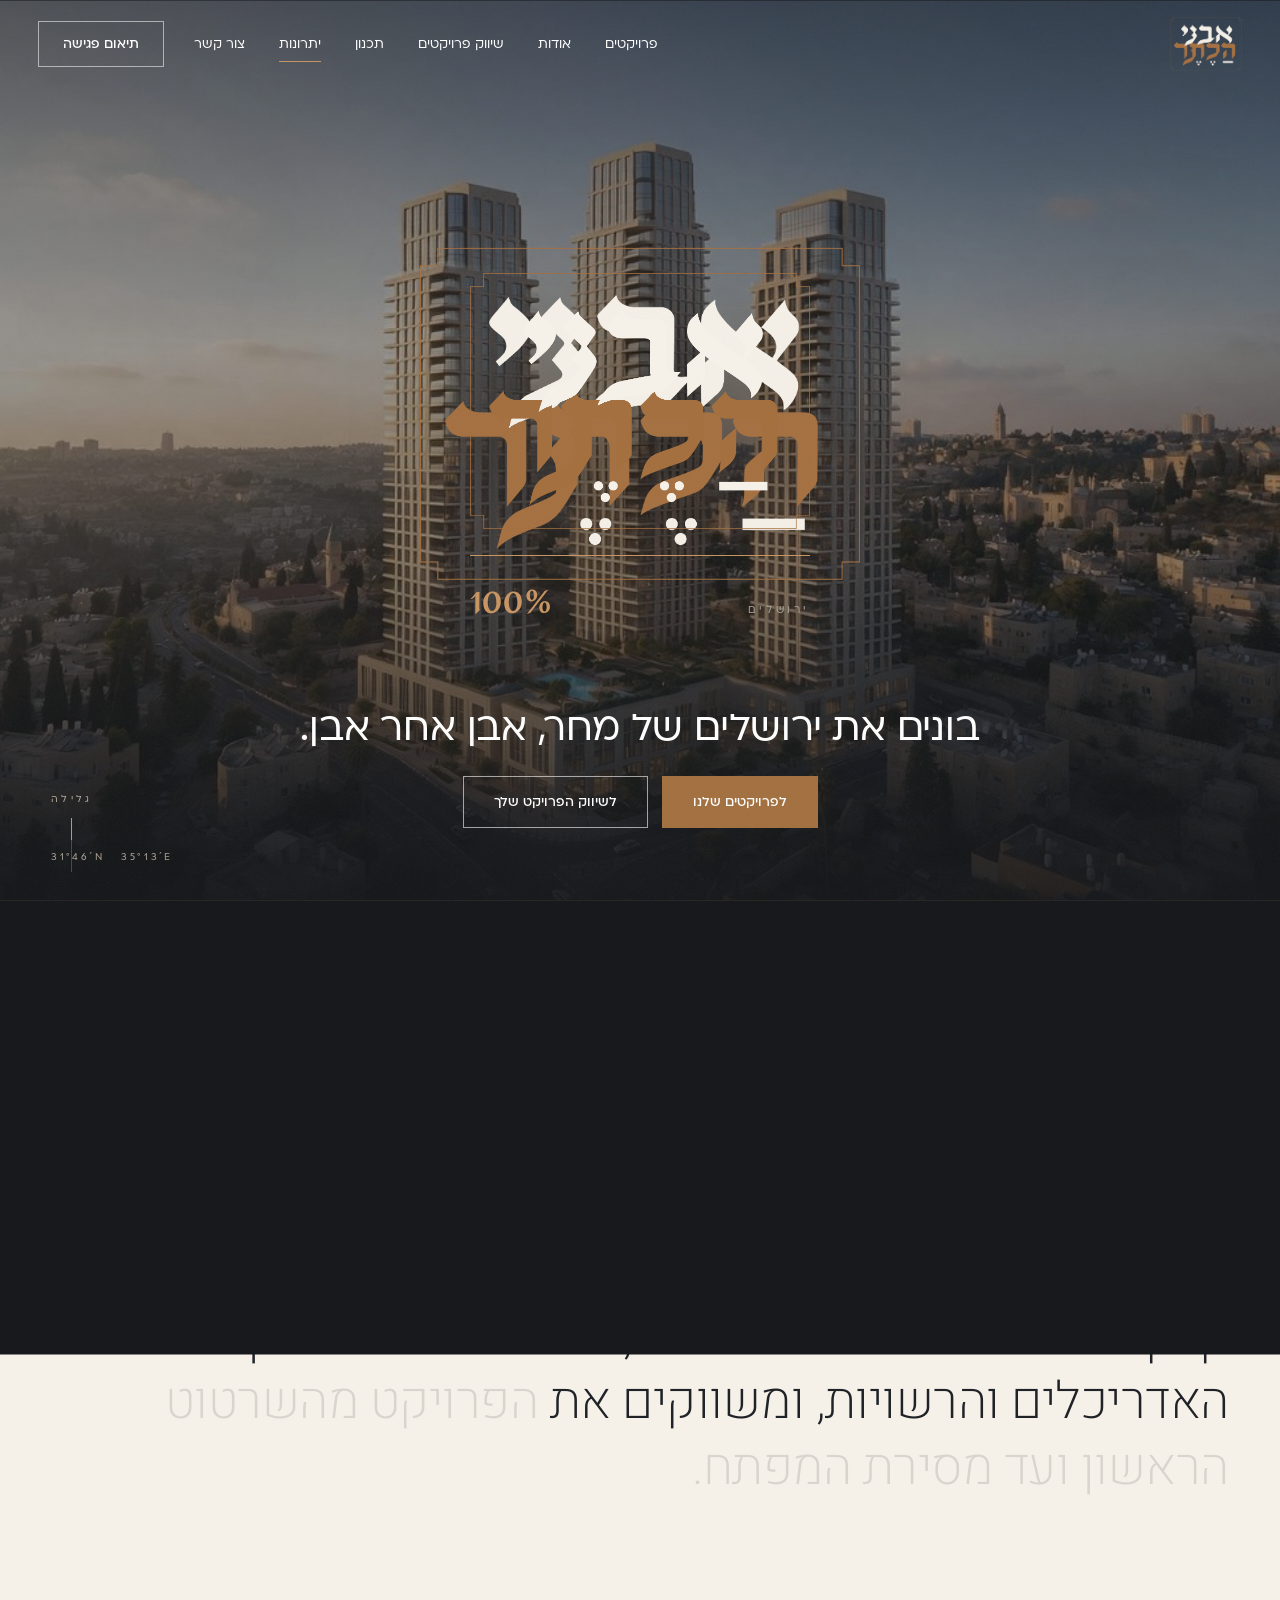
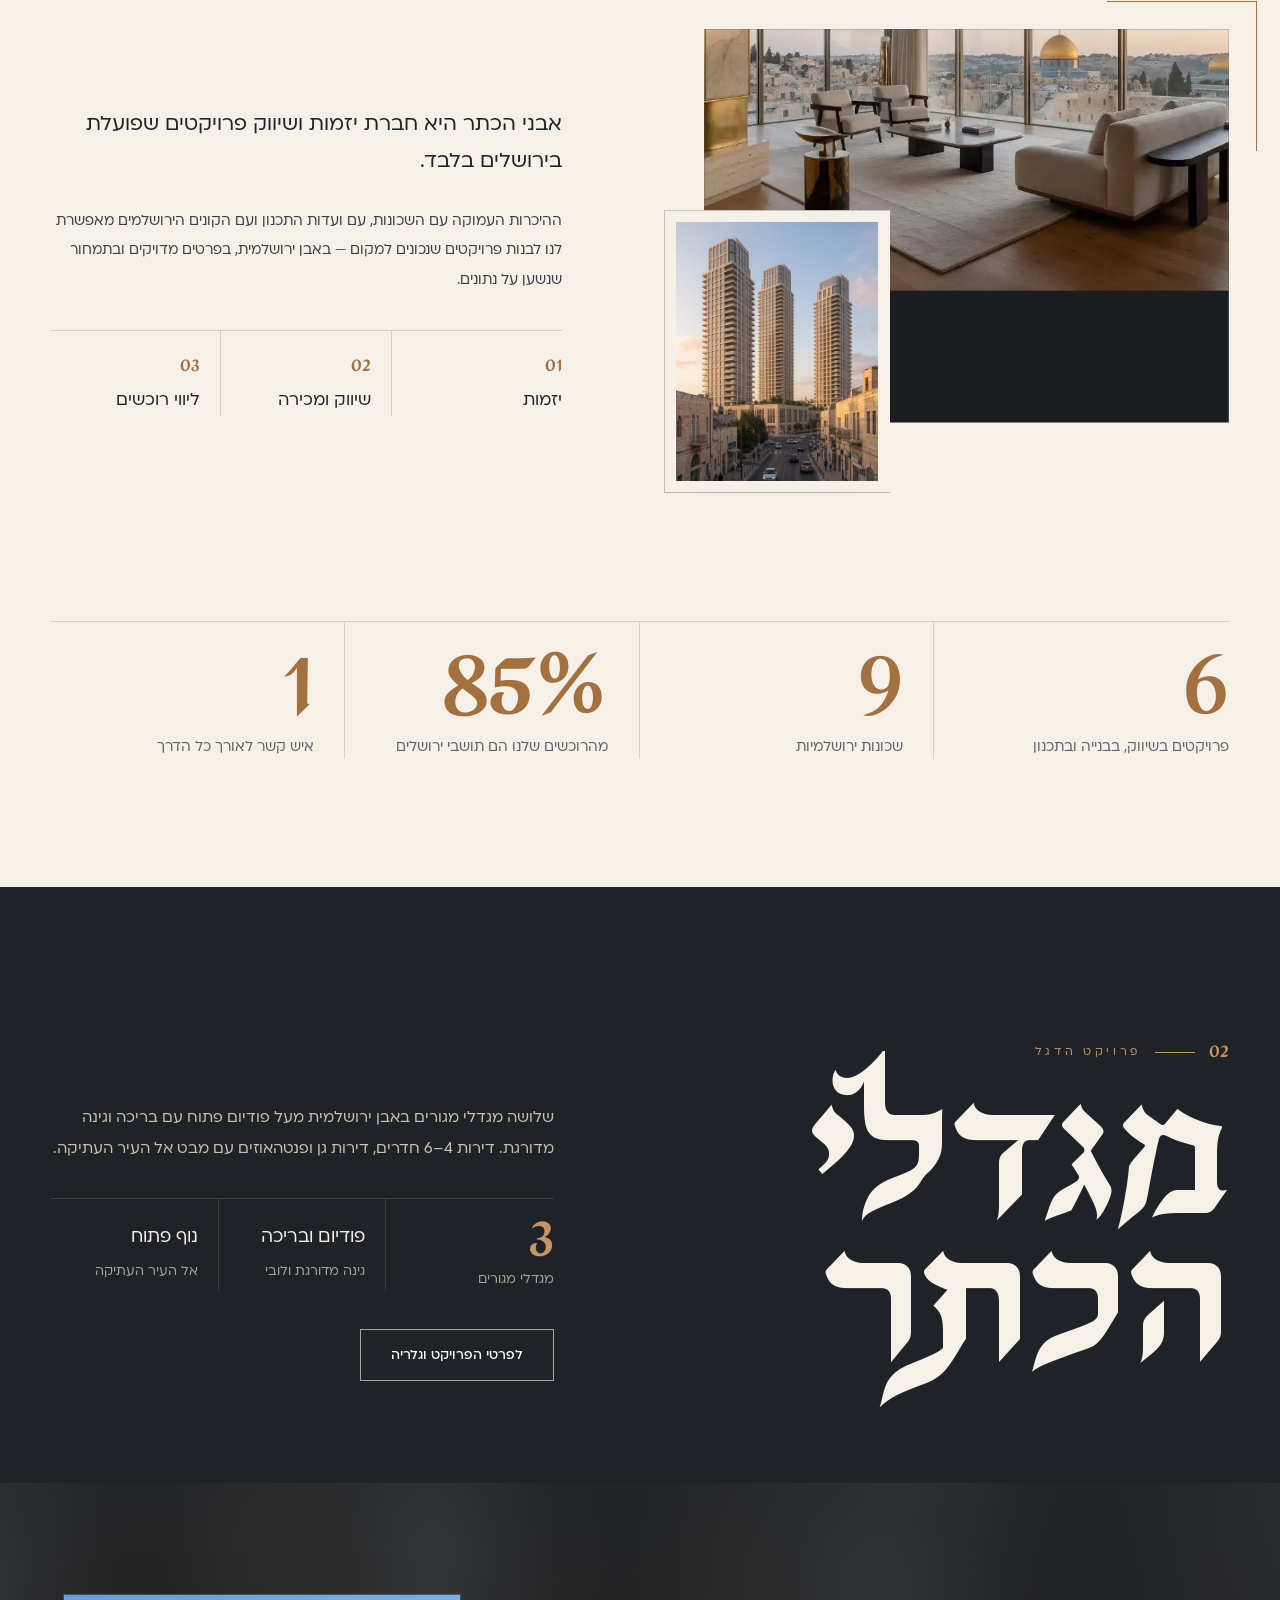
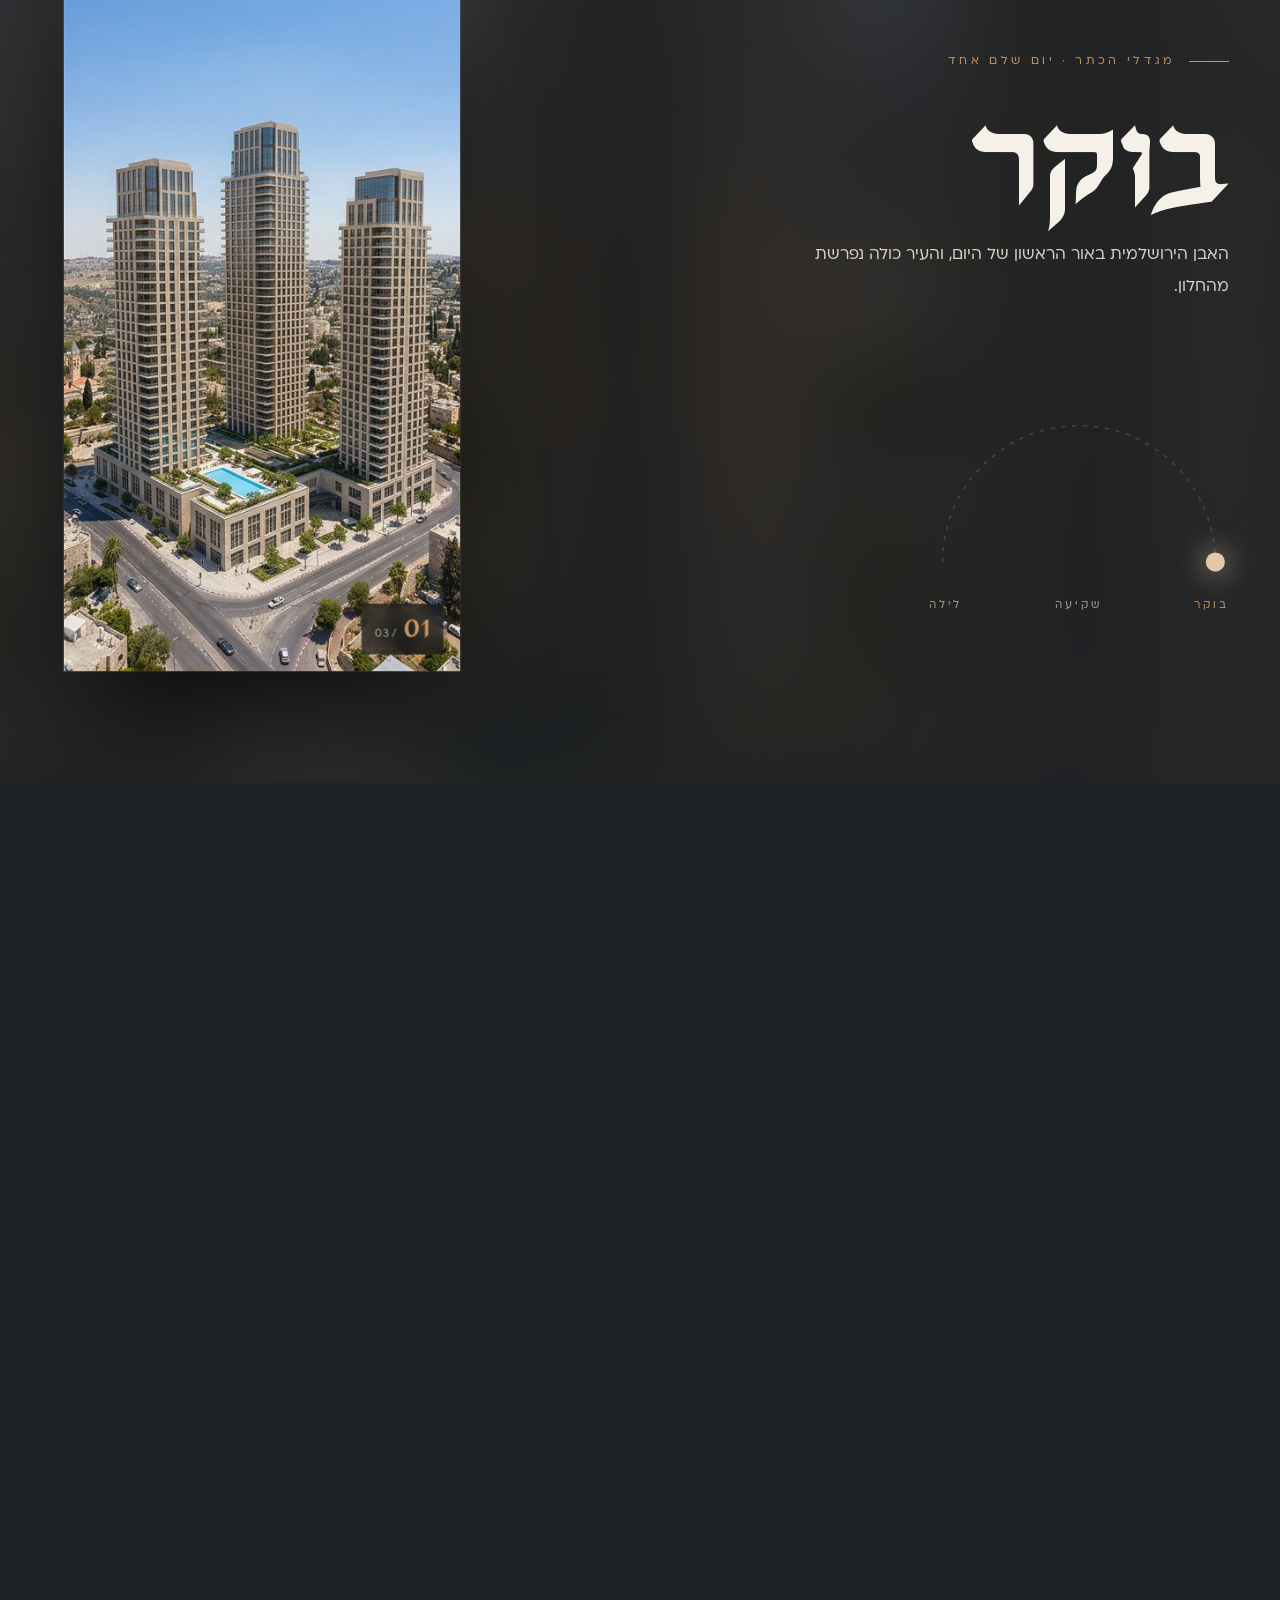
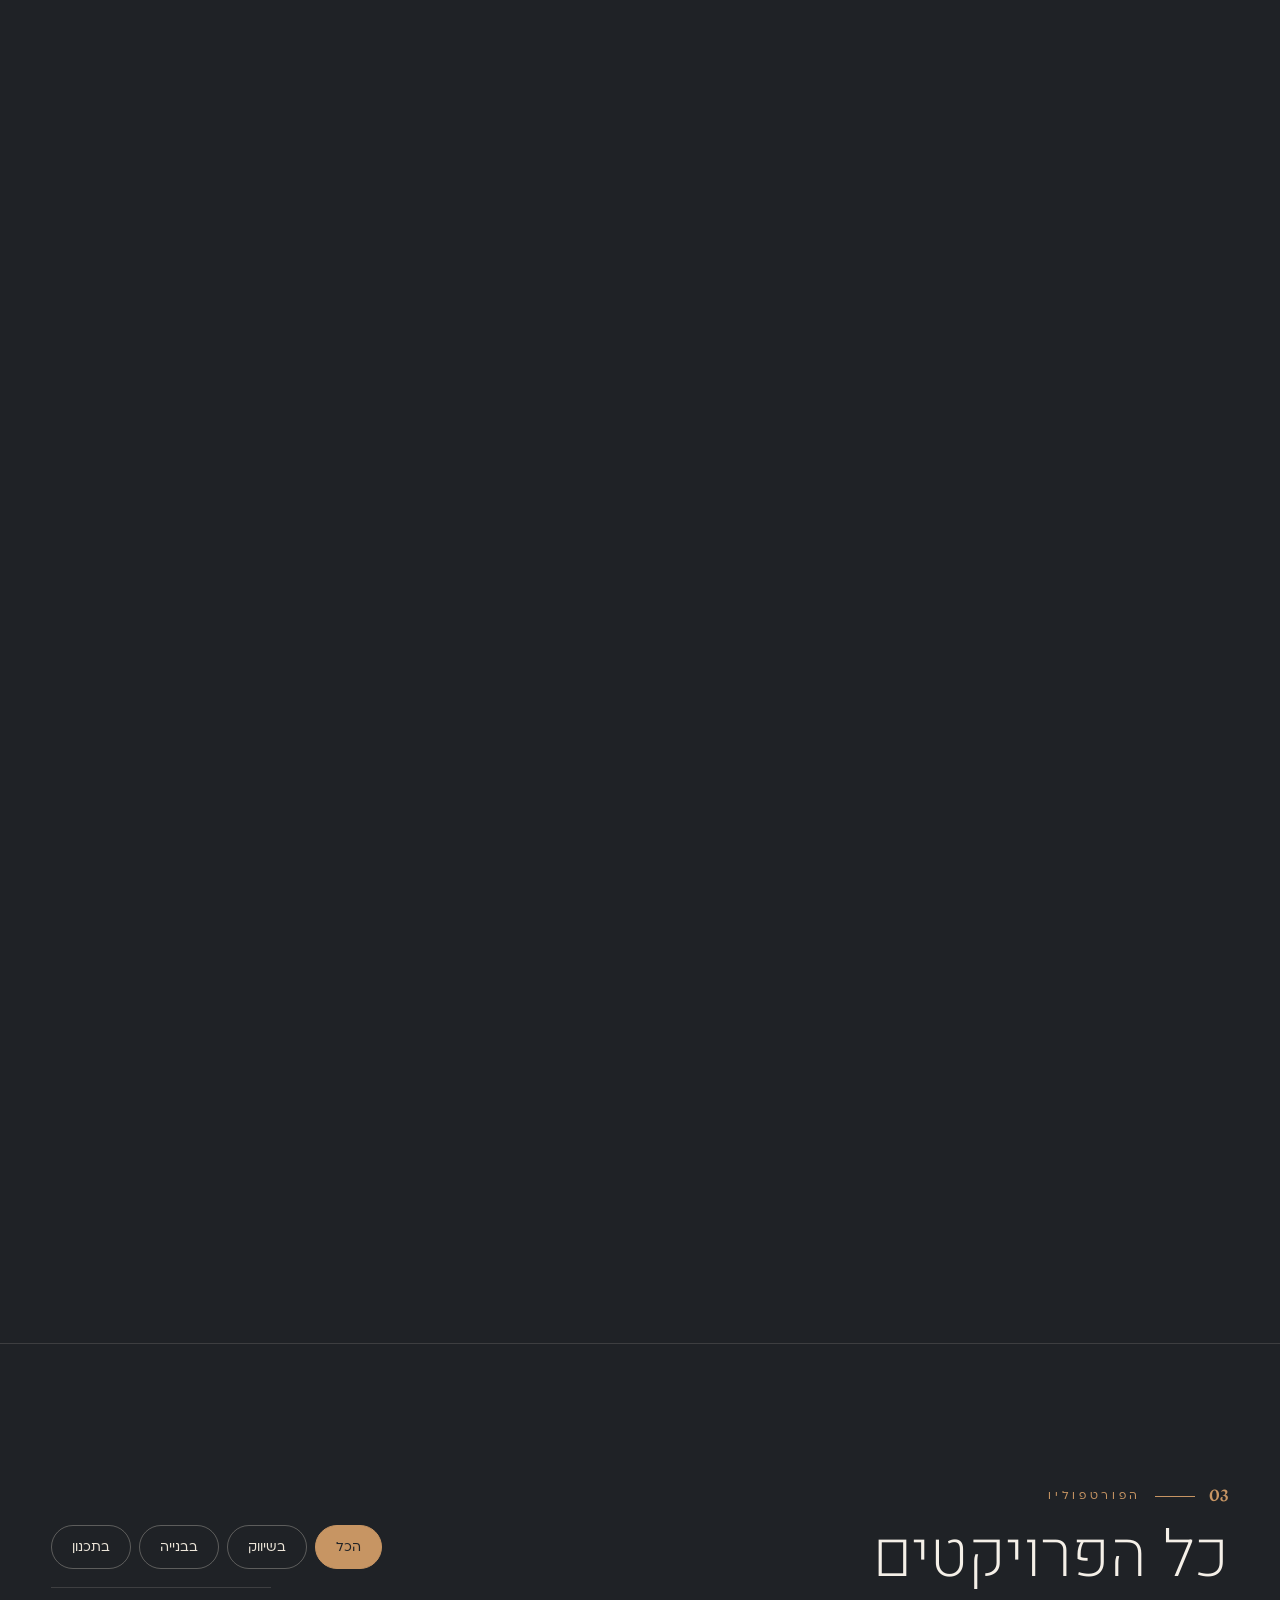
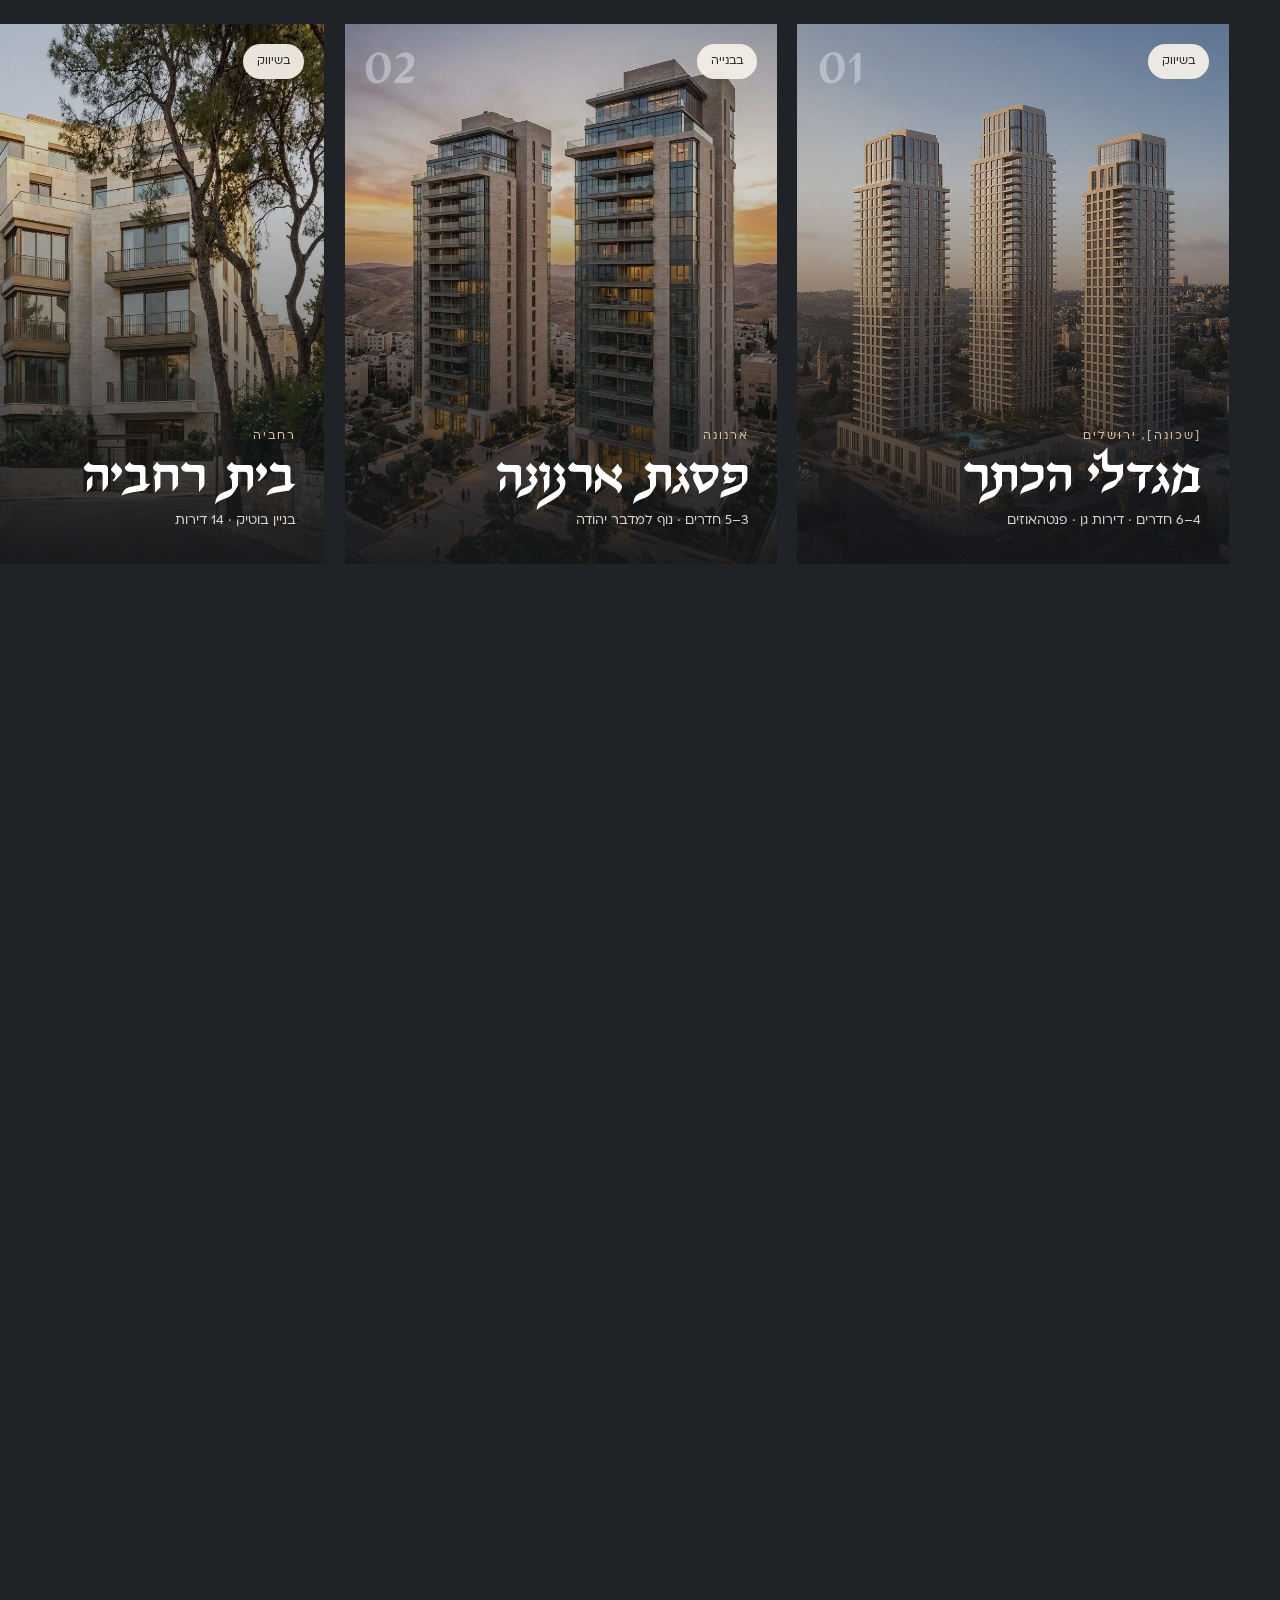
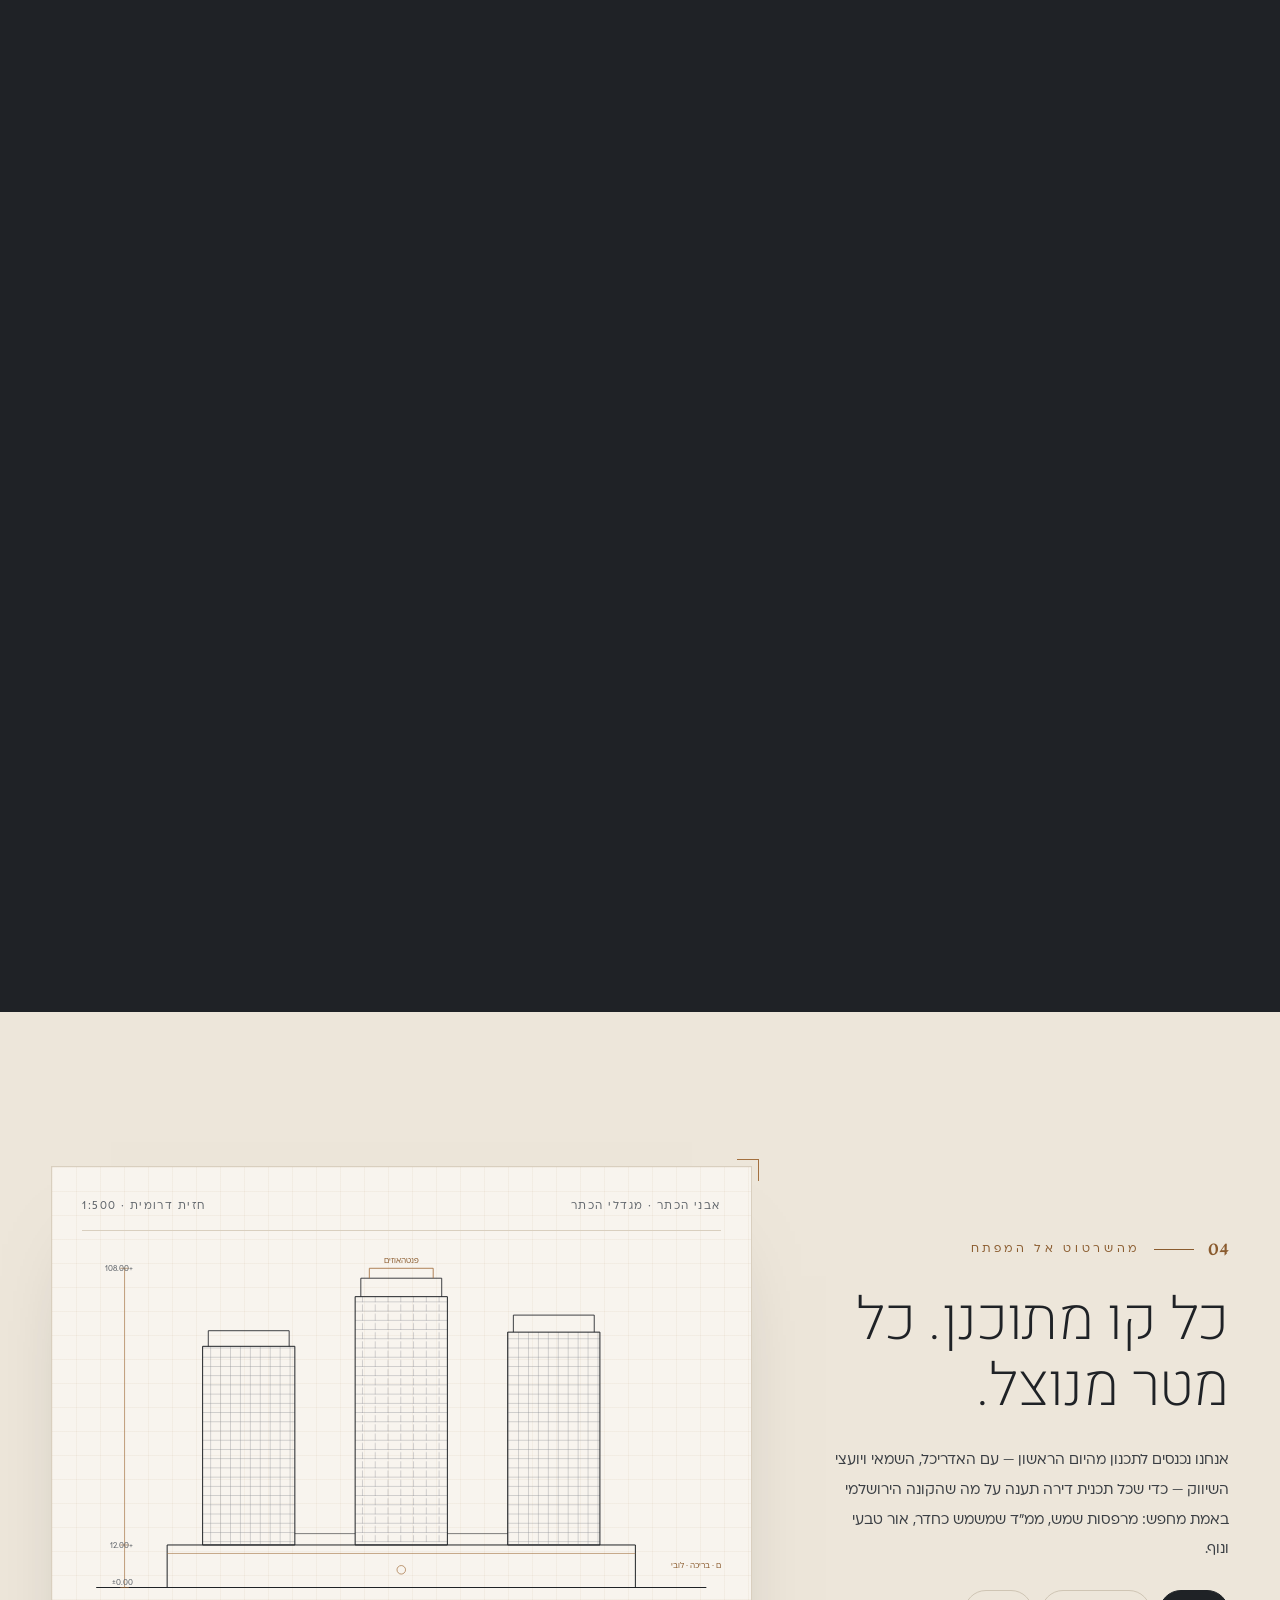
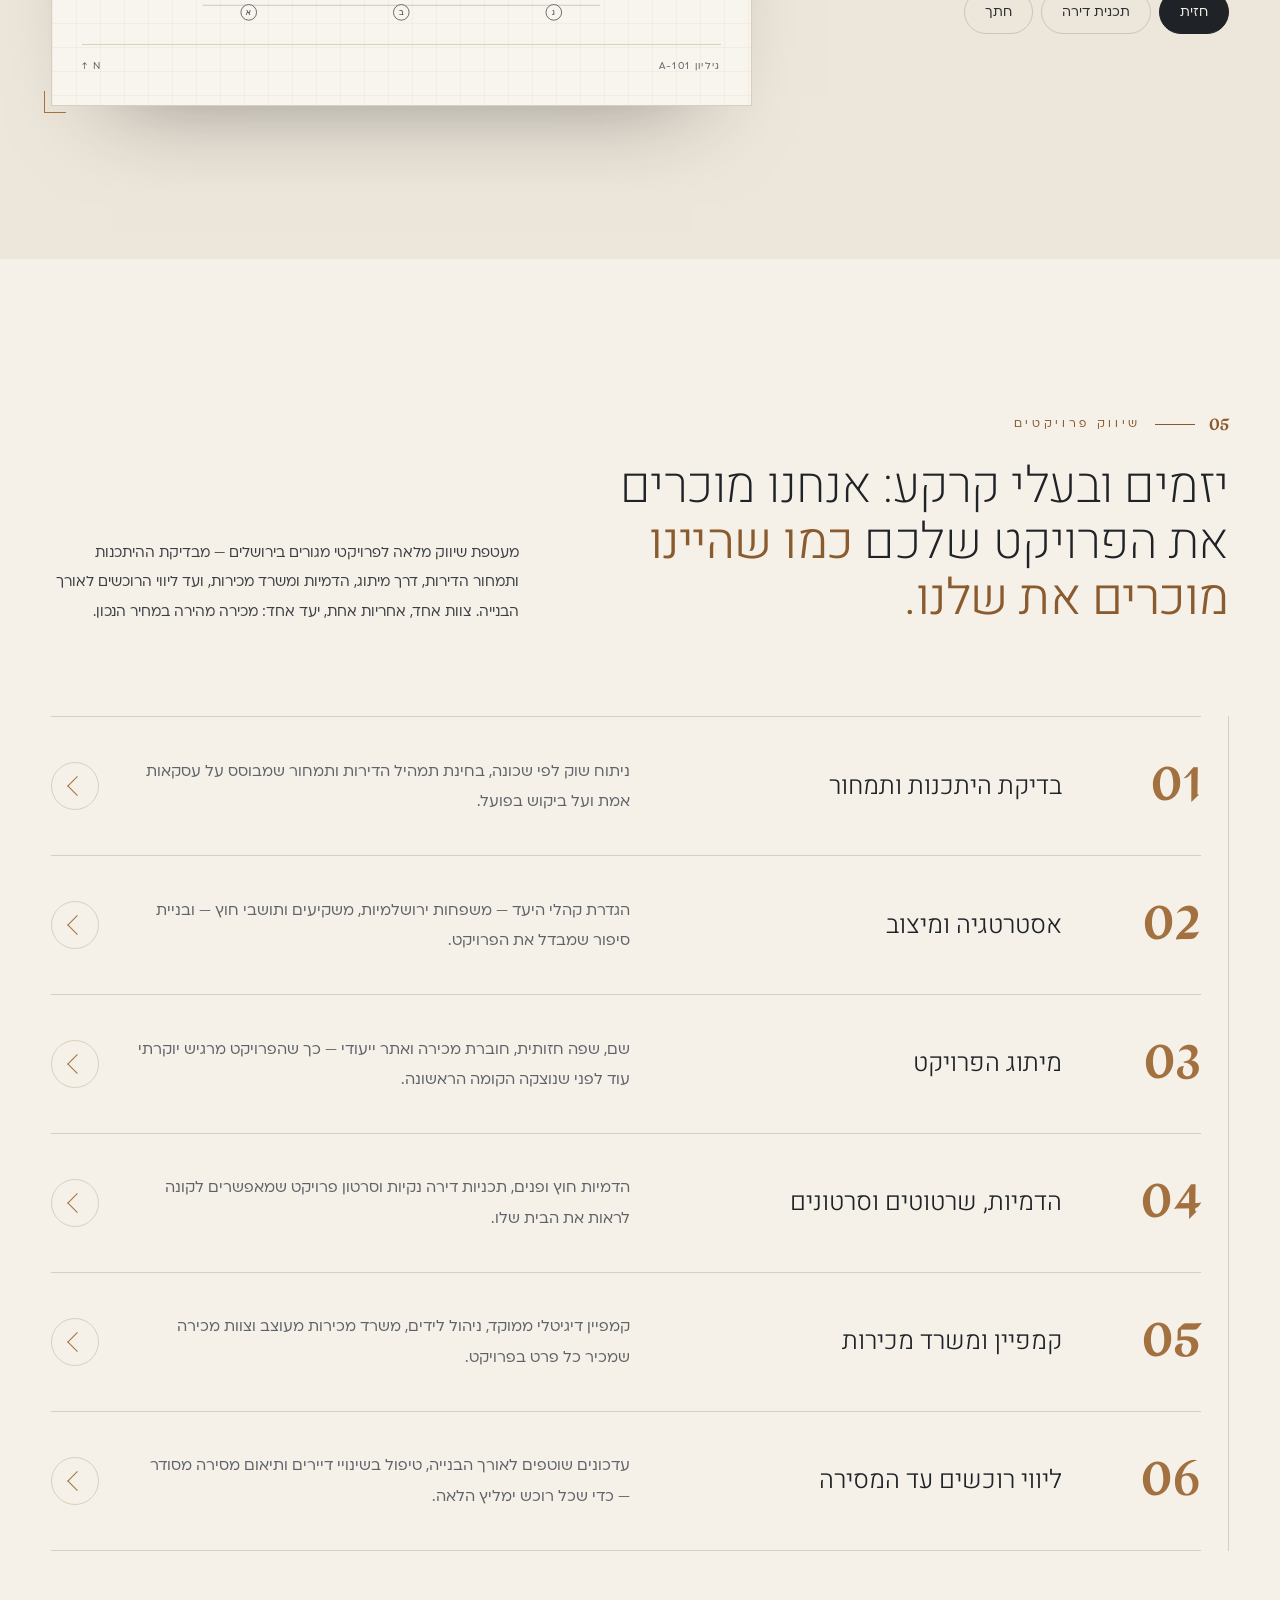
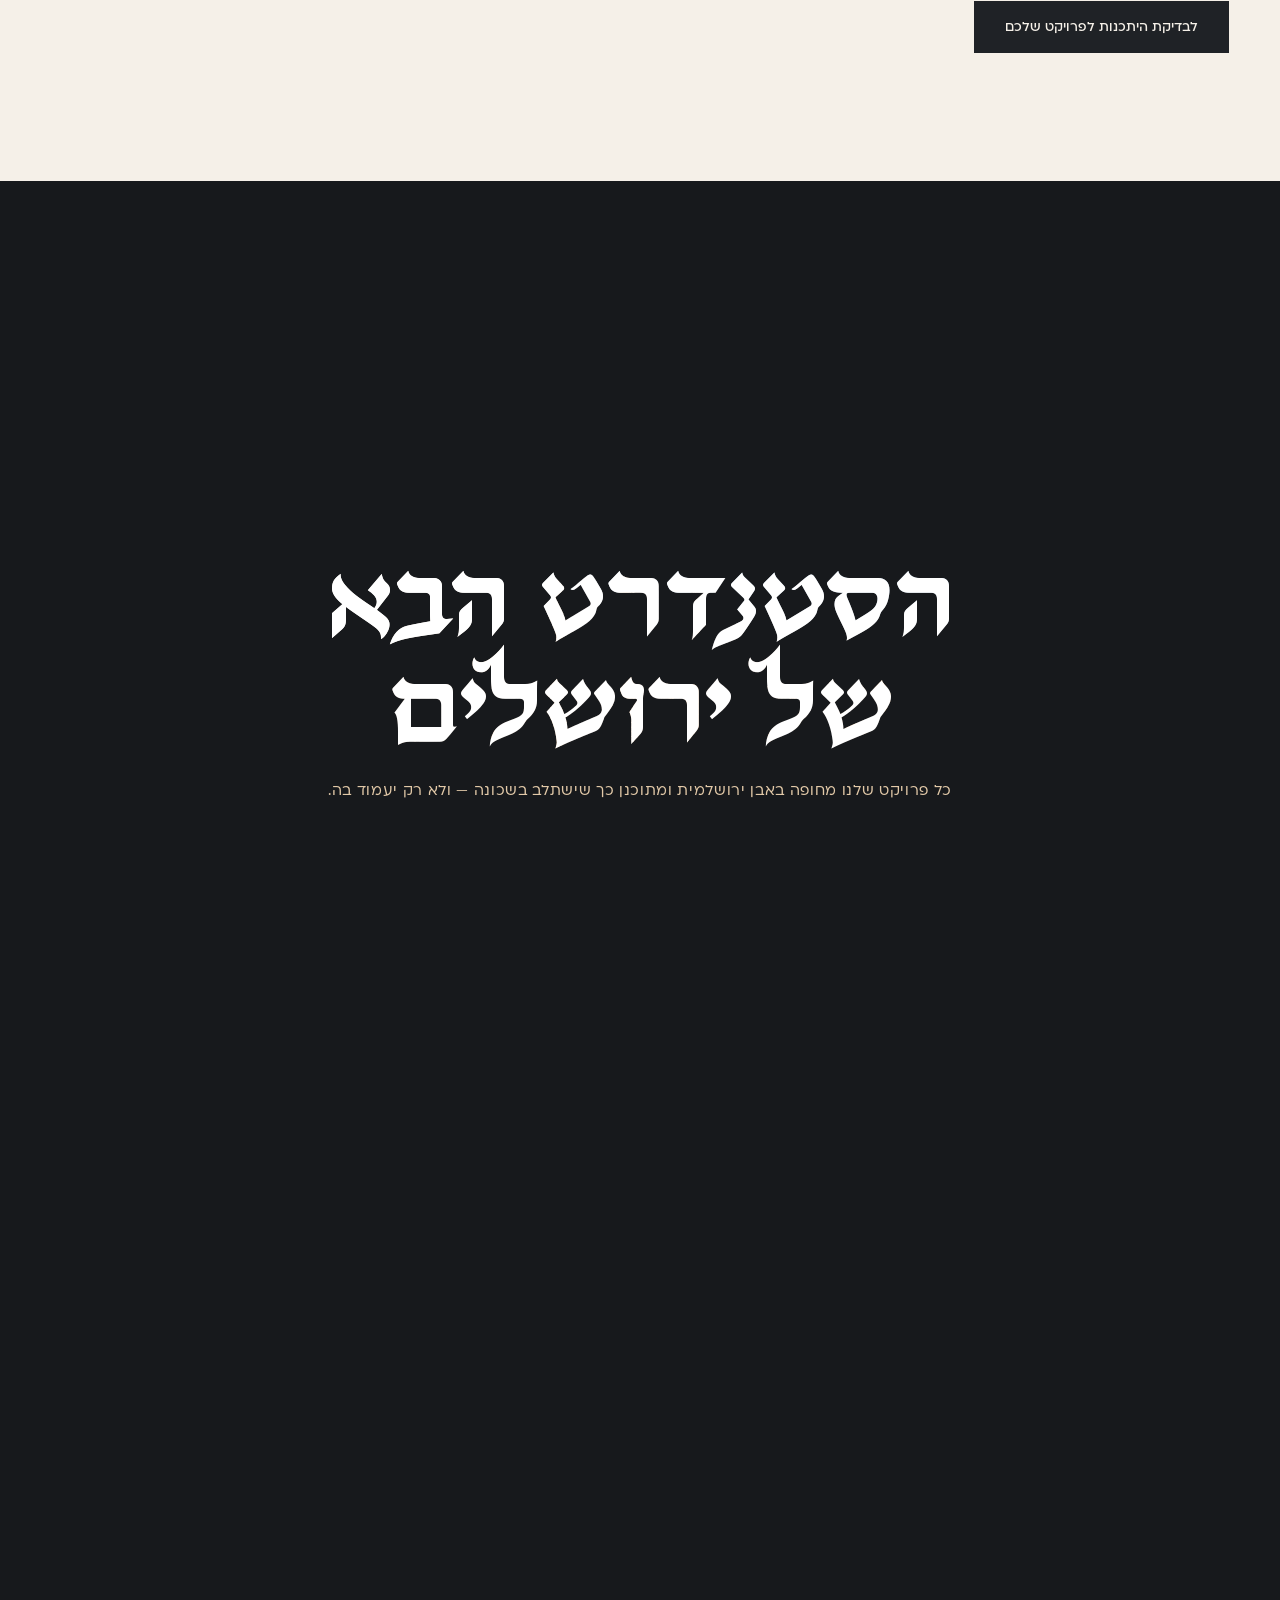
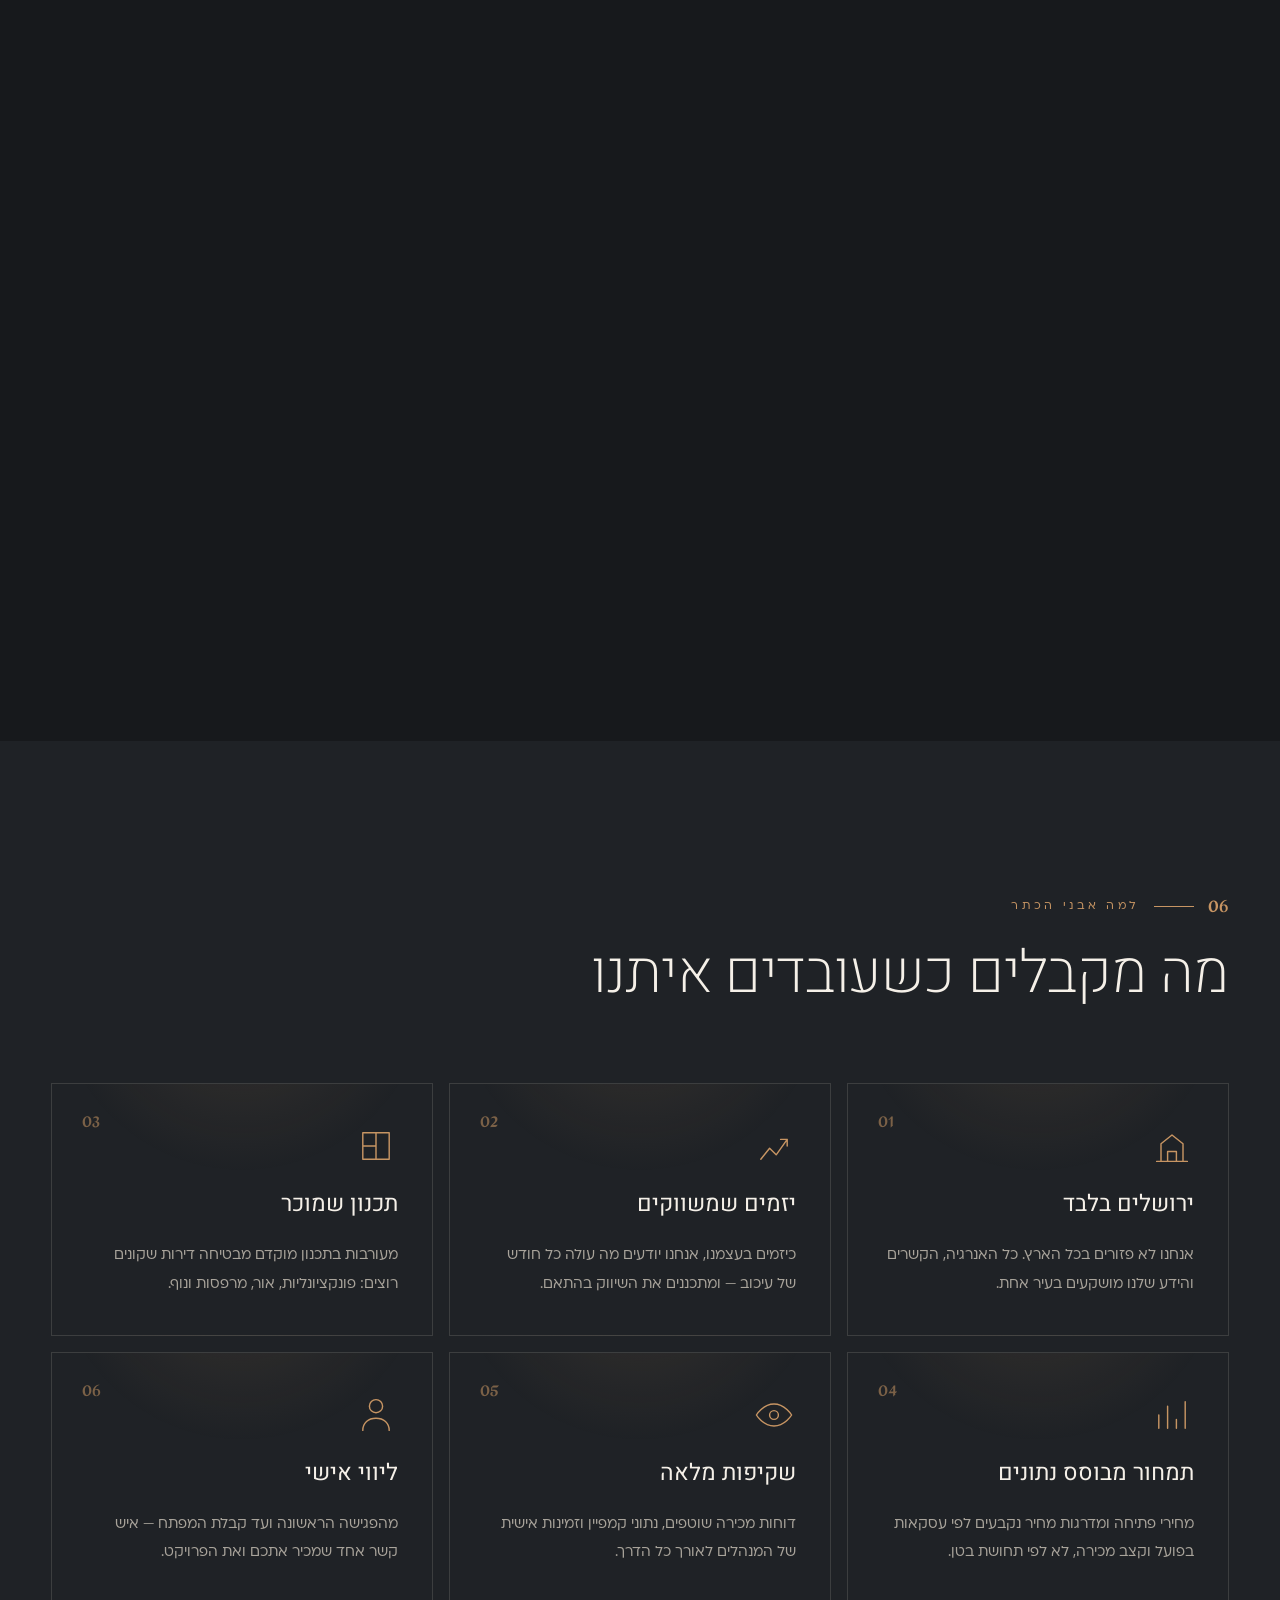
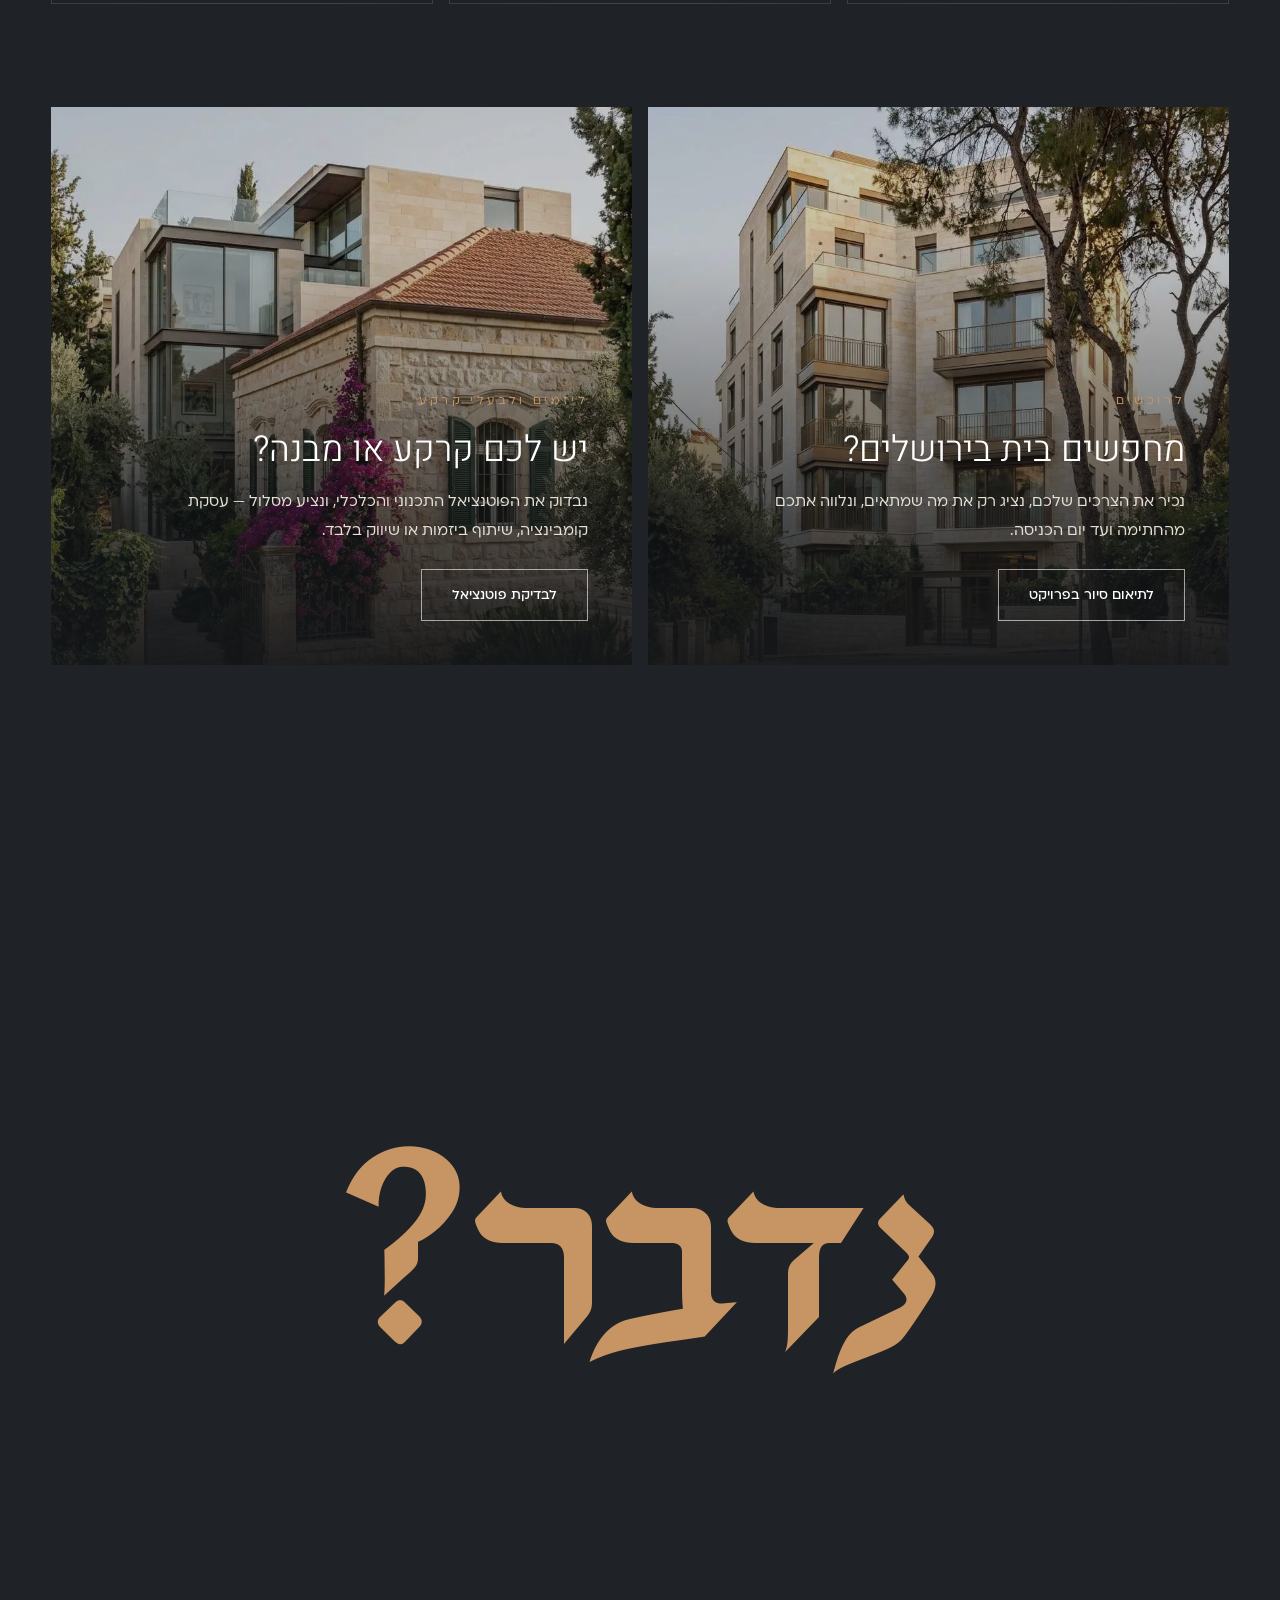
==== commit 1f7f167a: "Point canonical and share links to the GitHub Pages address Co-Authored-By: Claude Opus 5.5 <noreply" ====
--- a/index.html
+++ b/index.html
@@ -6,15 +6,15 @@
 <title>אבני הכתר — יזמות ושיווק נדל״ן יוקרה בירושלים</title>
 <meta name="description" content="אבני הכתר — יזמות ושיווק פרויקטי נדל״ן יוקרה בירושלים: רחביה, טלביה, המושבה הגרמנית, ארנונה ובקעה. מהשרטוט הראשון ועד מסירת המפתח.">
 <meta name="theme-color" content="#1F2226">
-<link rel="canonical" href="https://YOUR-DOMAIN/">
+<link rel="canonical" href="https://hila0583278831-afk.github.io/avney-haketer-site/">
 
 <meta property="og:type" content="website">
 <meta property="og:locale" content="he_IL">
 <meta property="og:site_name" content="אבני הכתר">
 <meta property="og:title" content="אבני הכתר — יזמות ושיווק נדל״ן יוקרה בירושלים">
 <meta property="og:description" content="בונים את ירושלים של מחר, אבן אחר אבן. פרויקטי יוקרה בלב השכונות הוותיקות של ירושלים.">
-<meta property="og:url" content="https://YOUR-DOMAIN/">
-<meta property="og:image" content="https://YOUR-DOMAIN/images/og-image.jpg">
+<meta property="og:url" content="https://hila0583278831-afk.github.io/avney-haketer-site/">
+<meta property="og:image" content="https://hila0583278831-afk.github.io/avney-haketer-site/images/og-image.jpg">
 <meta property="og:image:width" content="1200">
 <meta property="og:image:height" content="630">
 <meta property="og:image:alt" content="לוגו אבני הכתר על רקע הדמיית מגדלי יוקרה בירושלים">
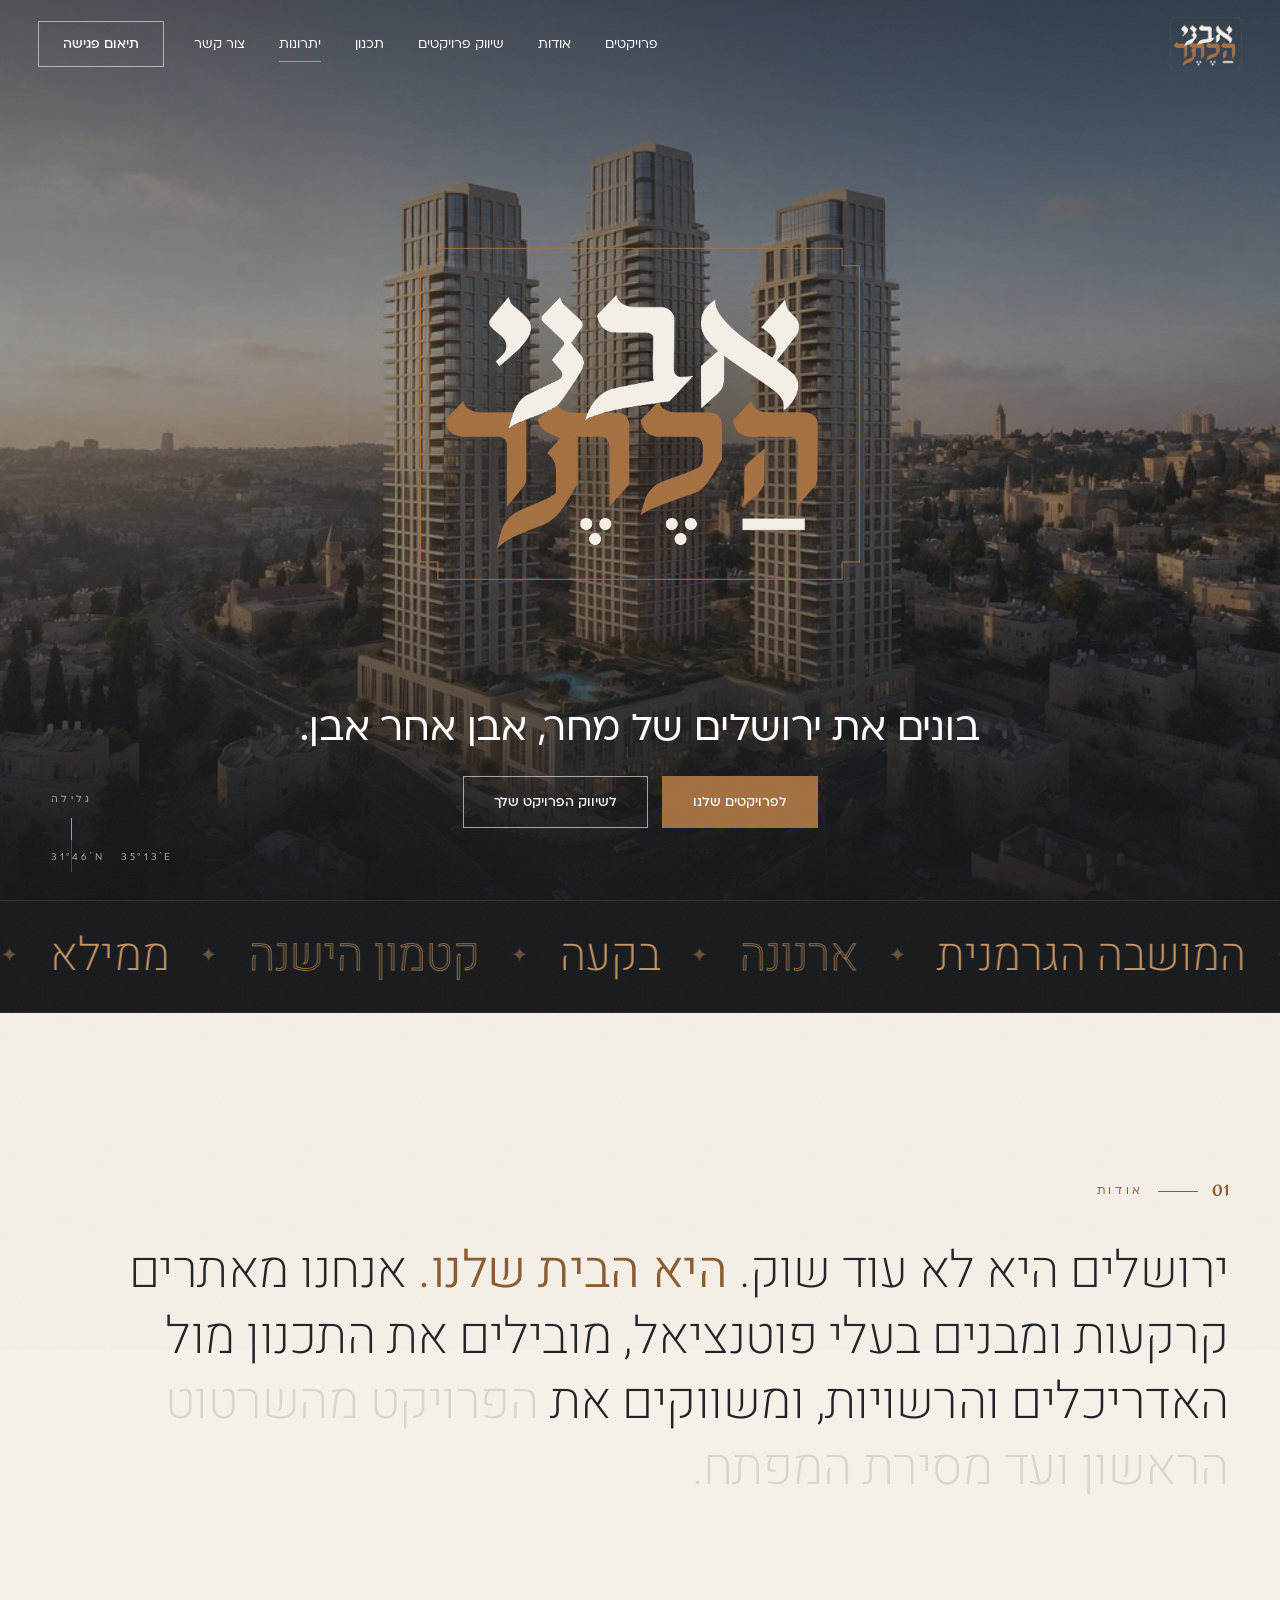
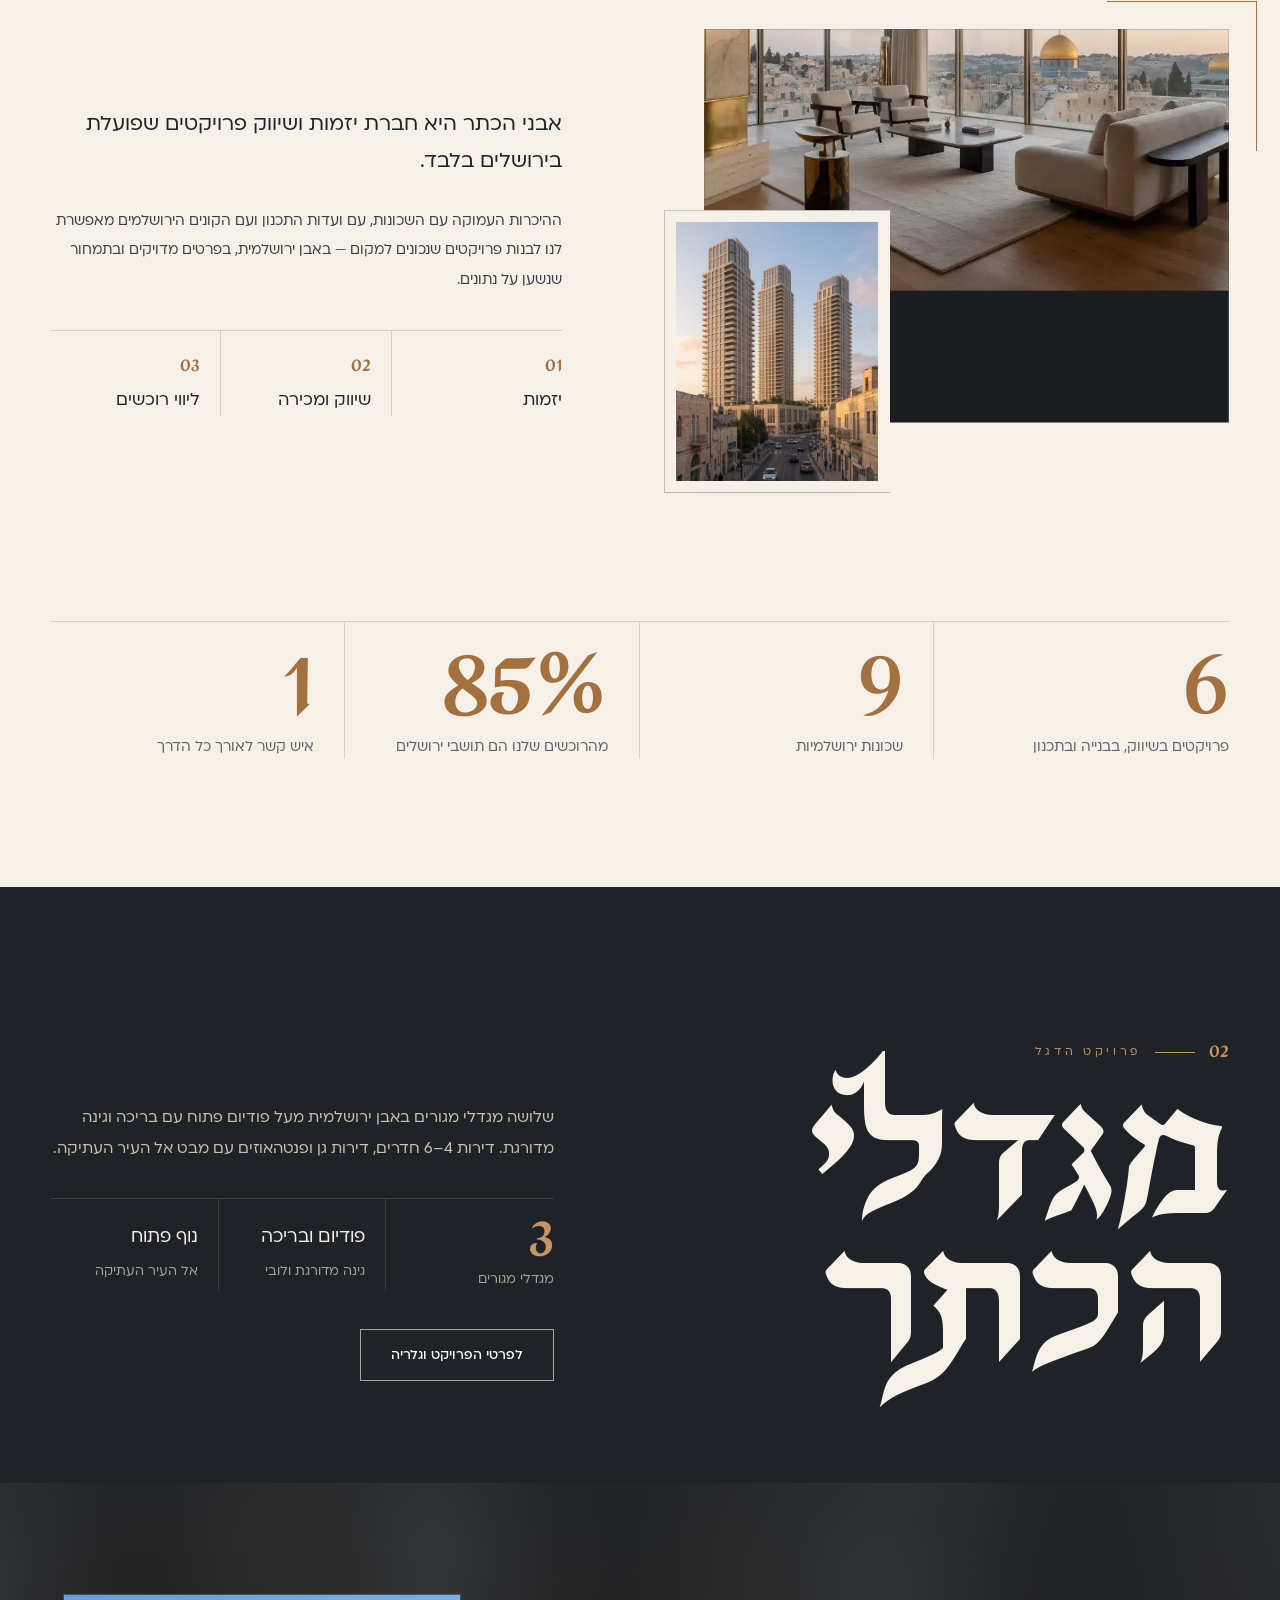
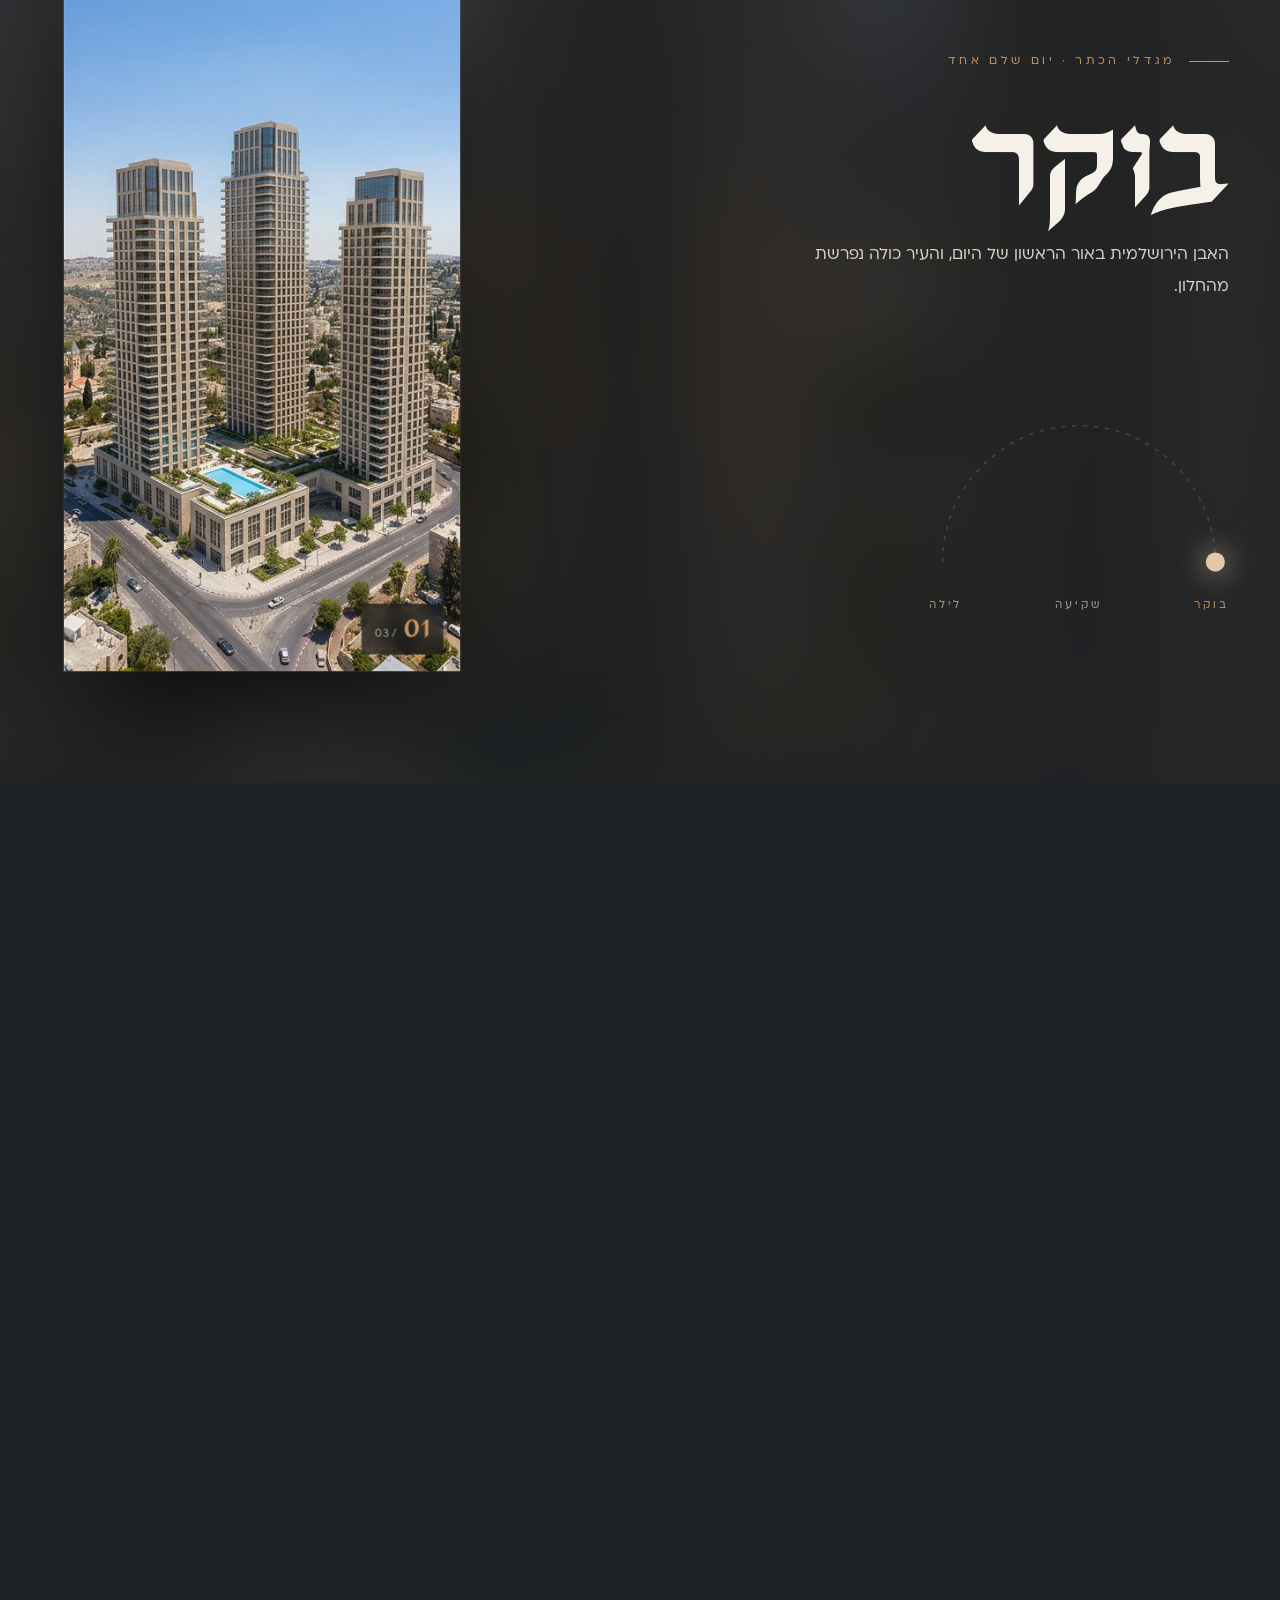
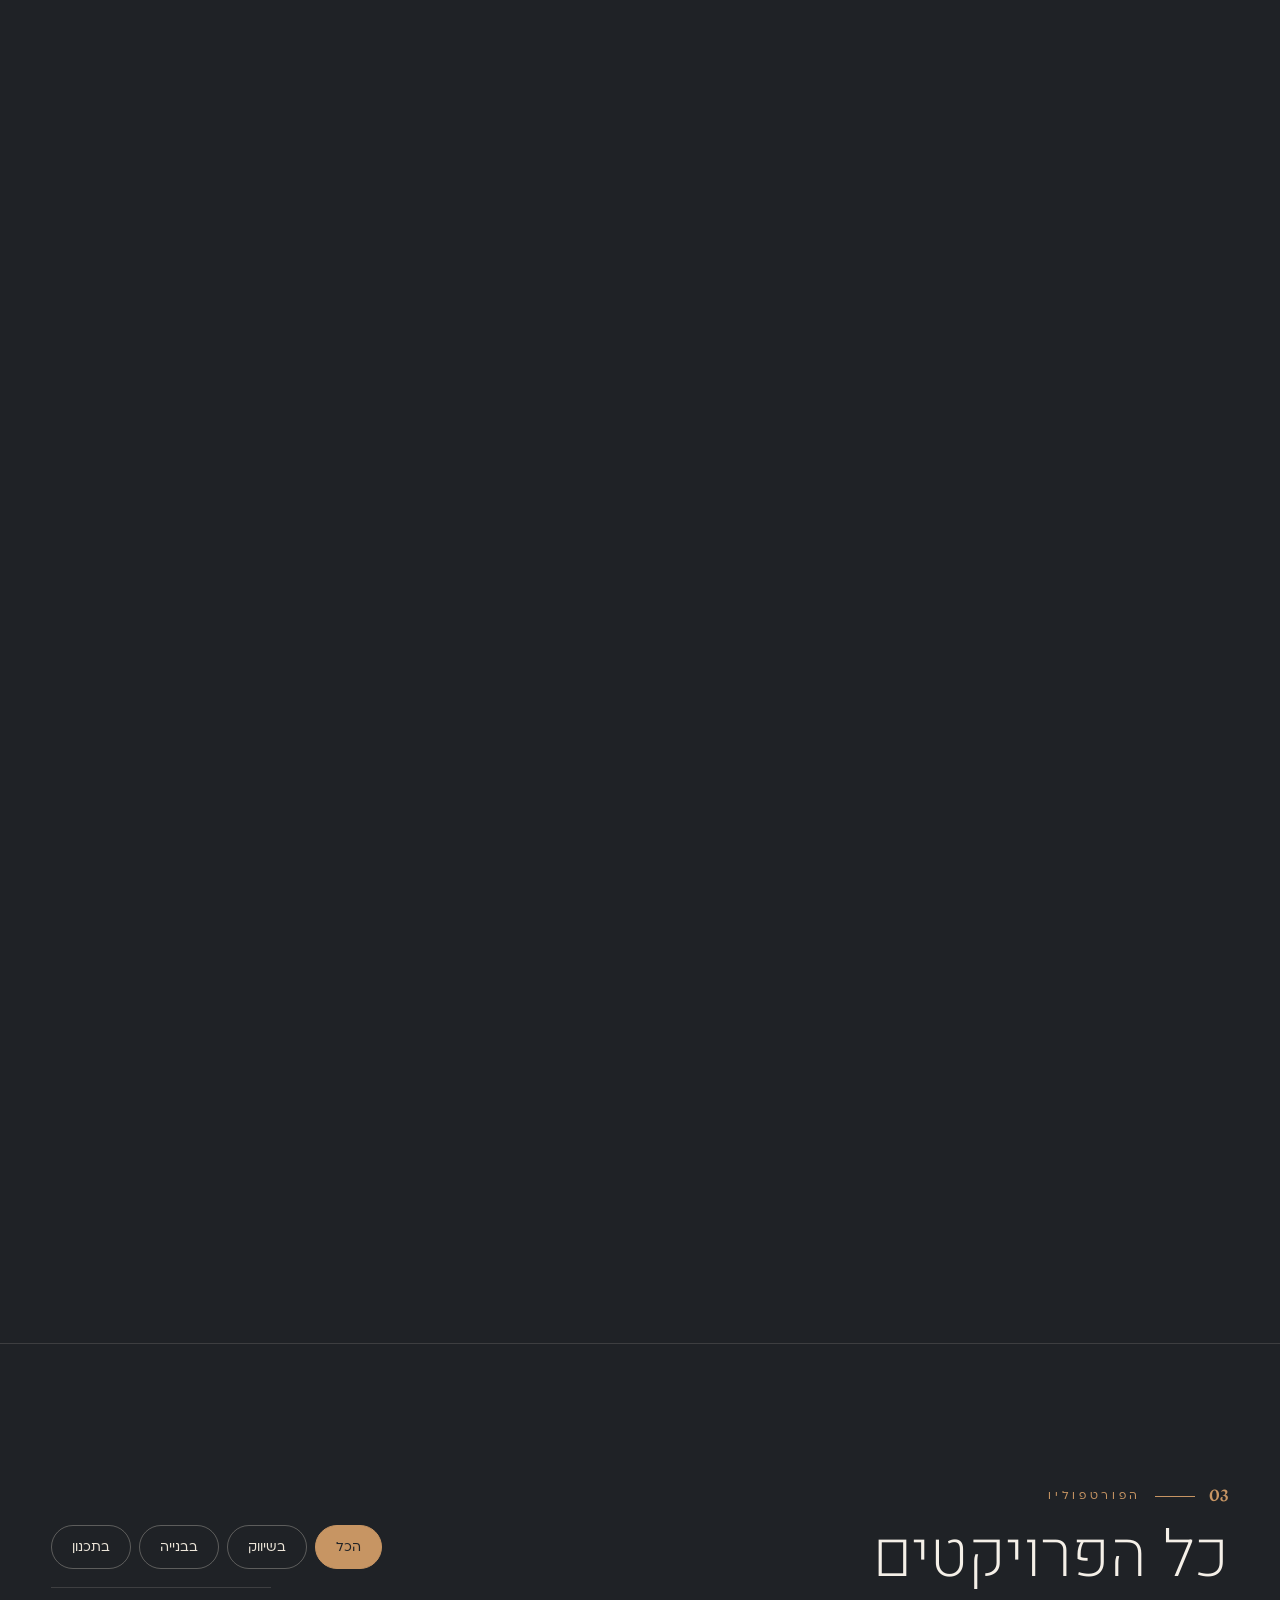
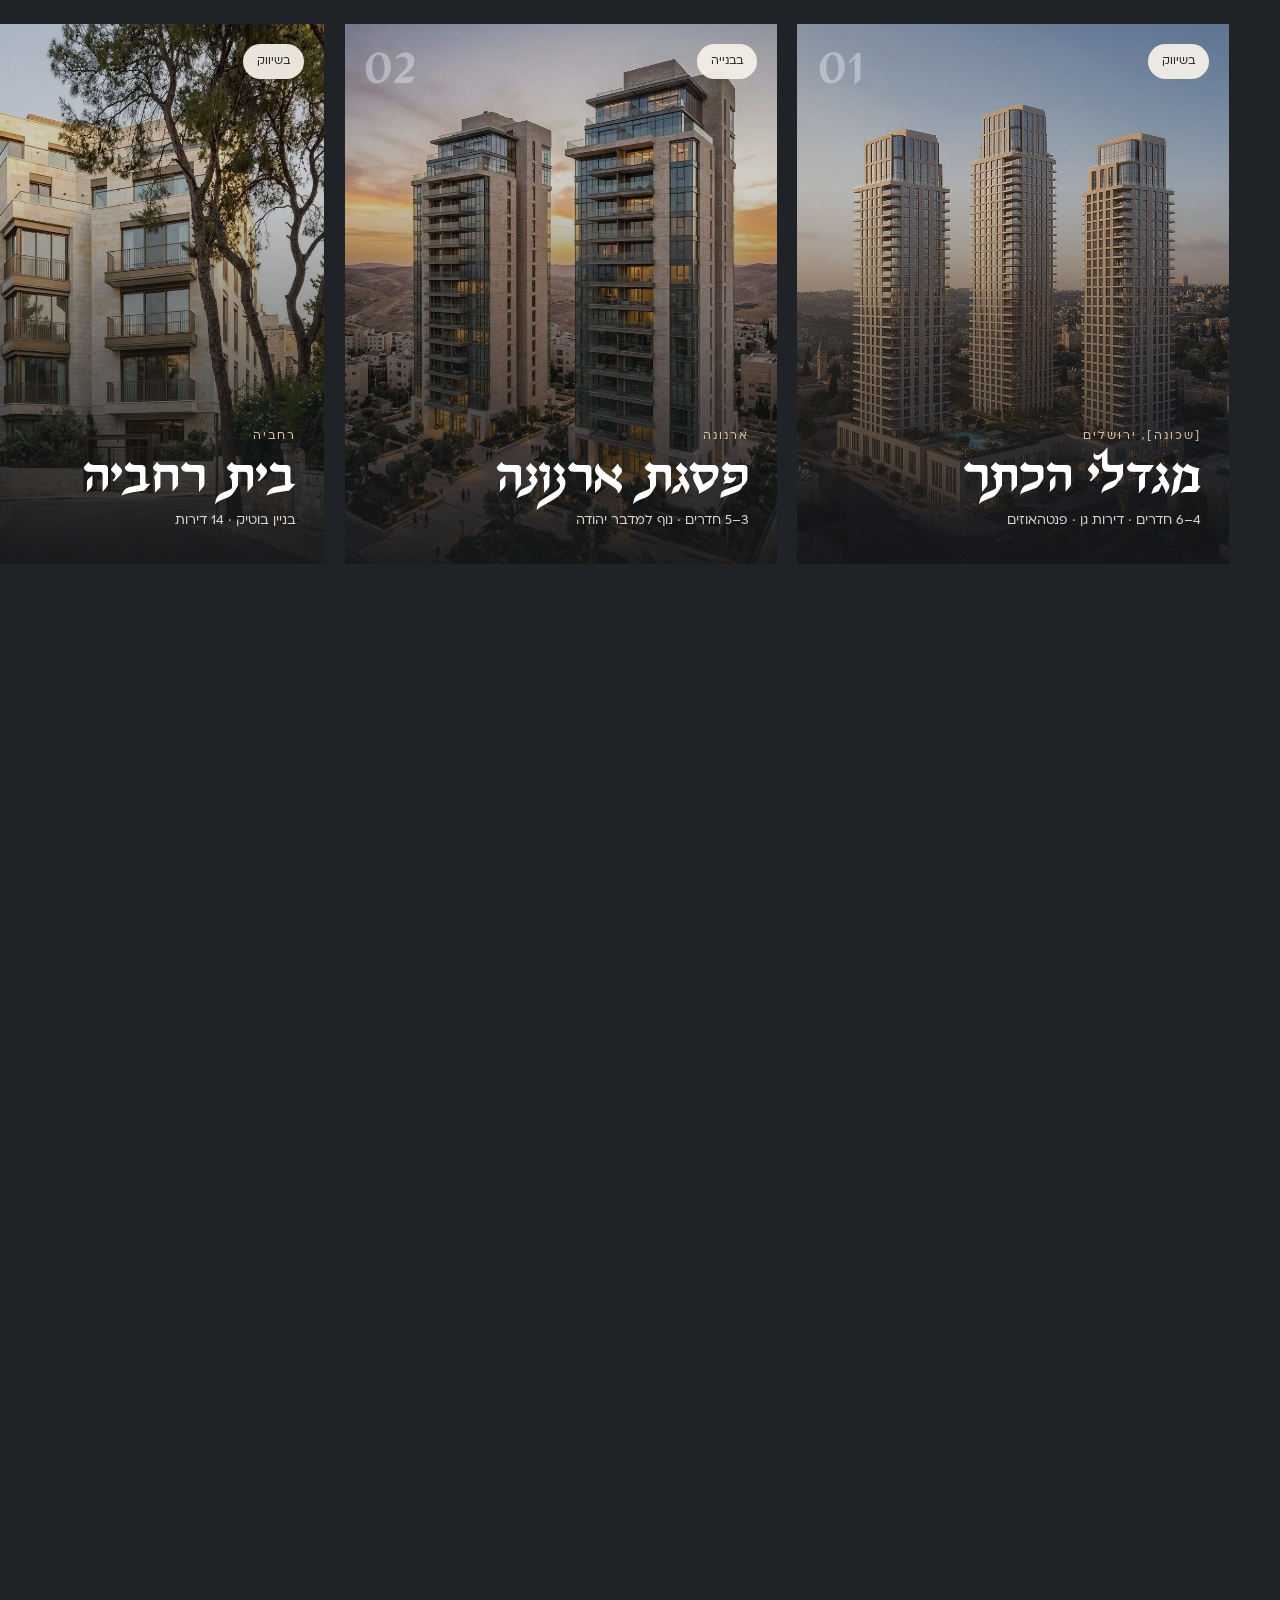
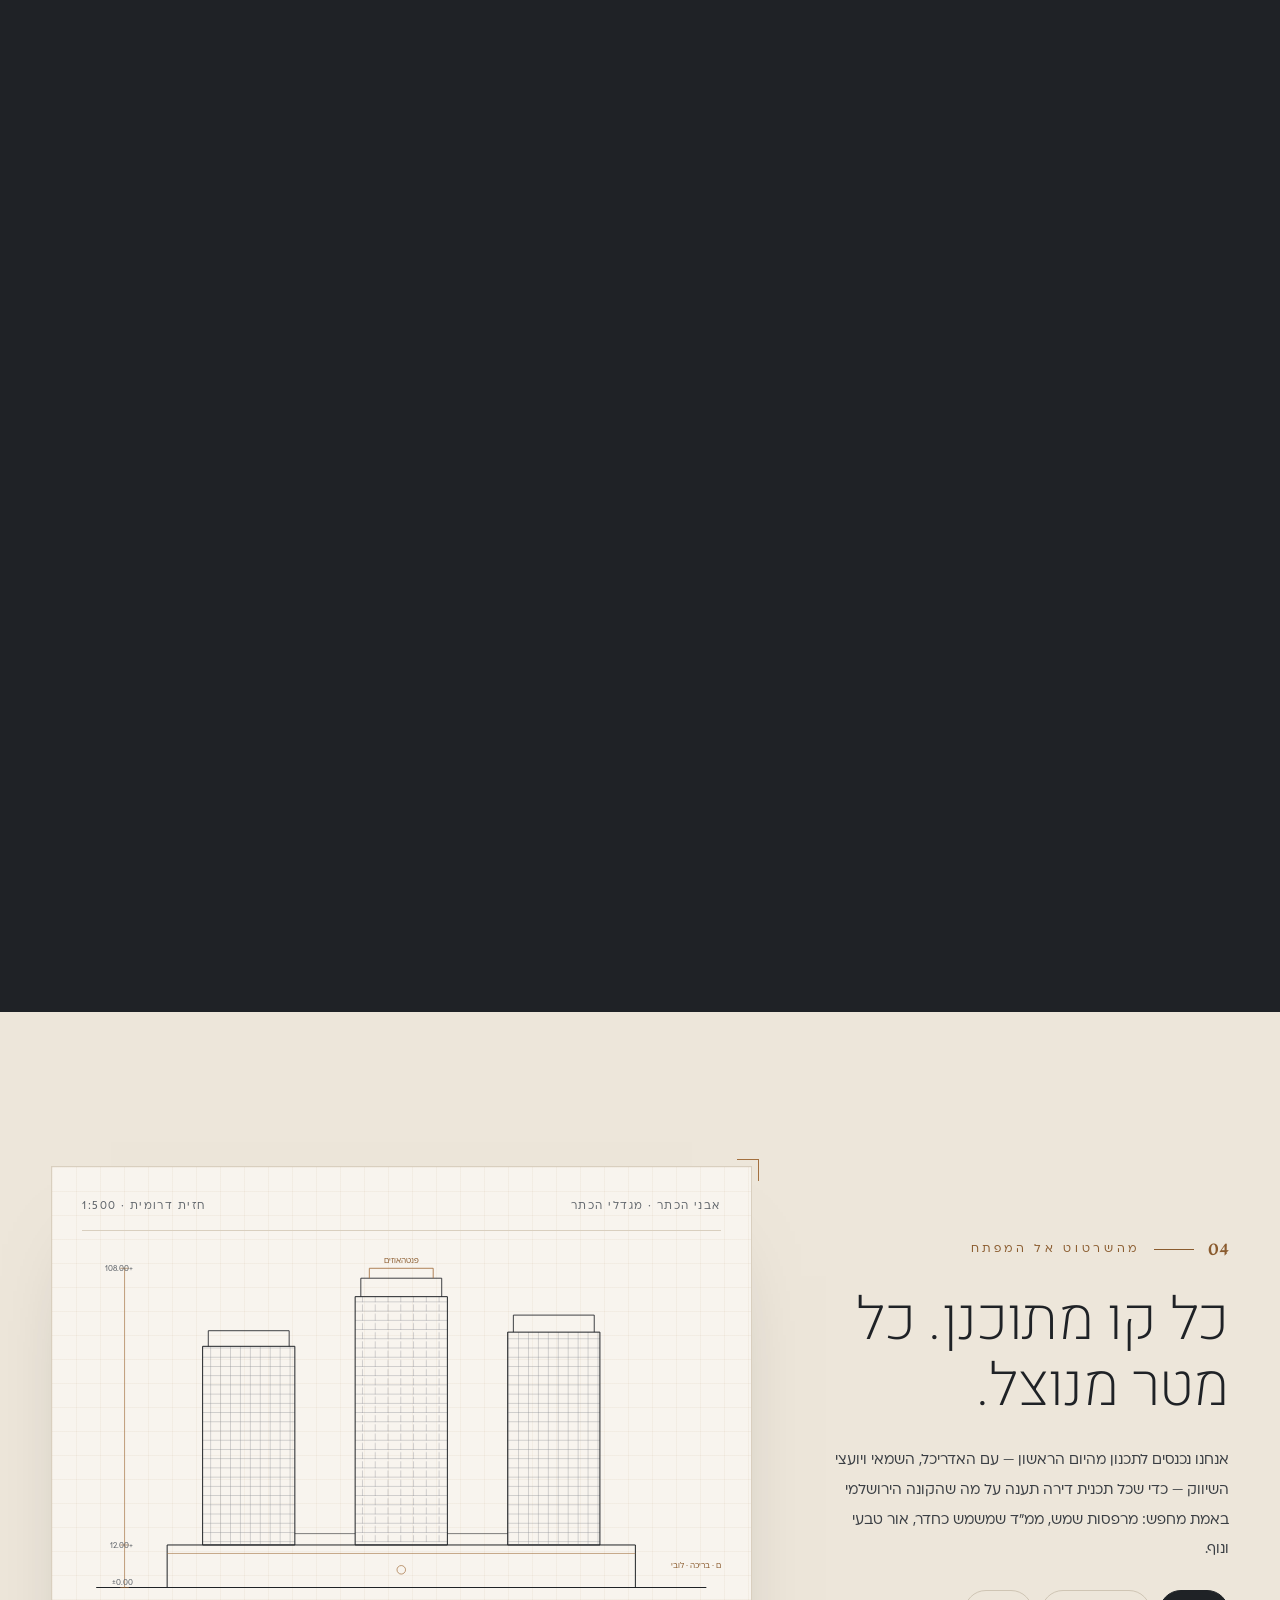
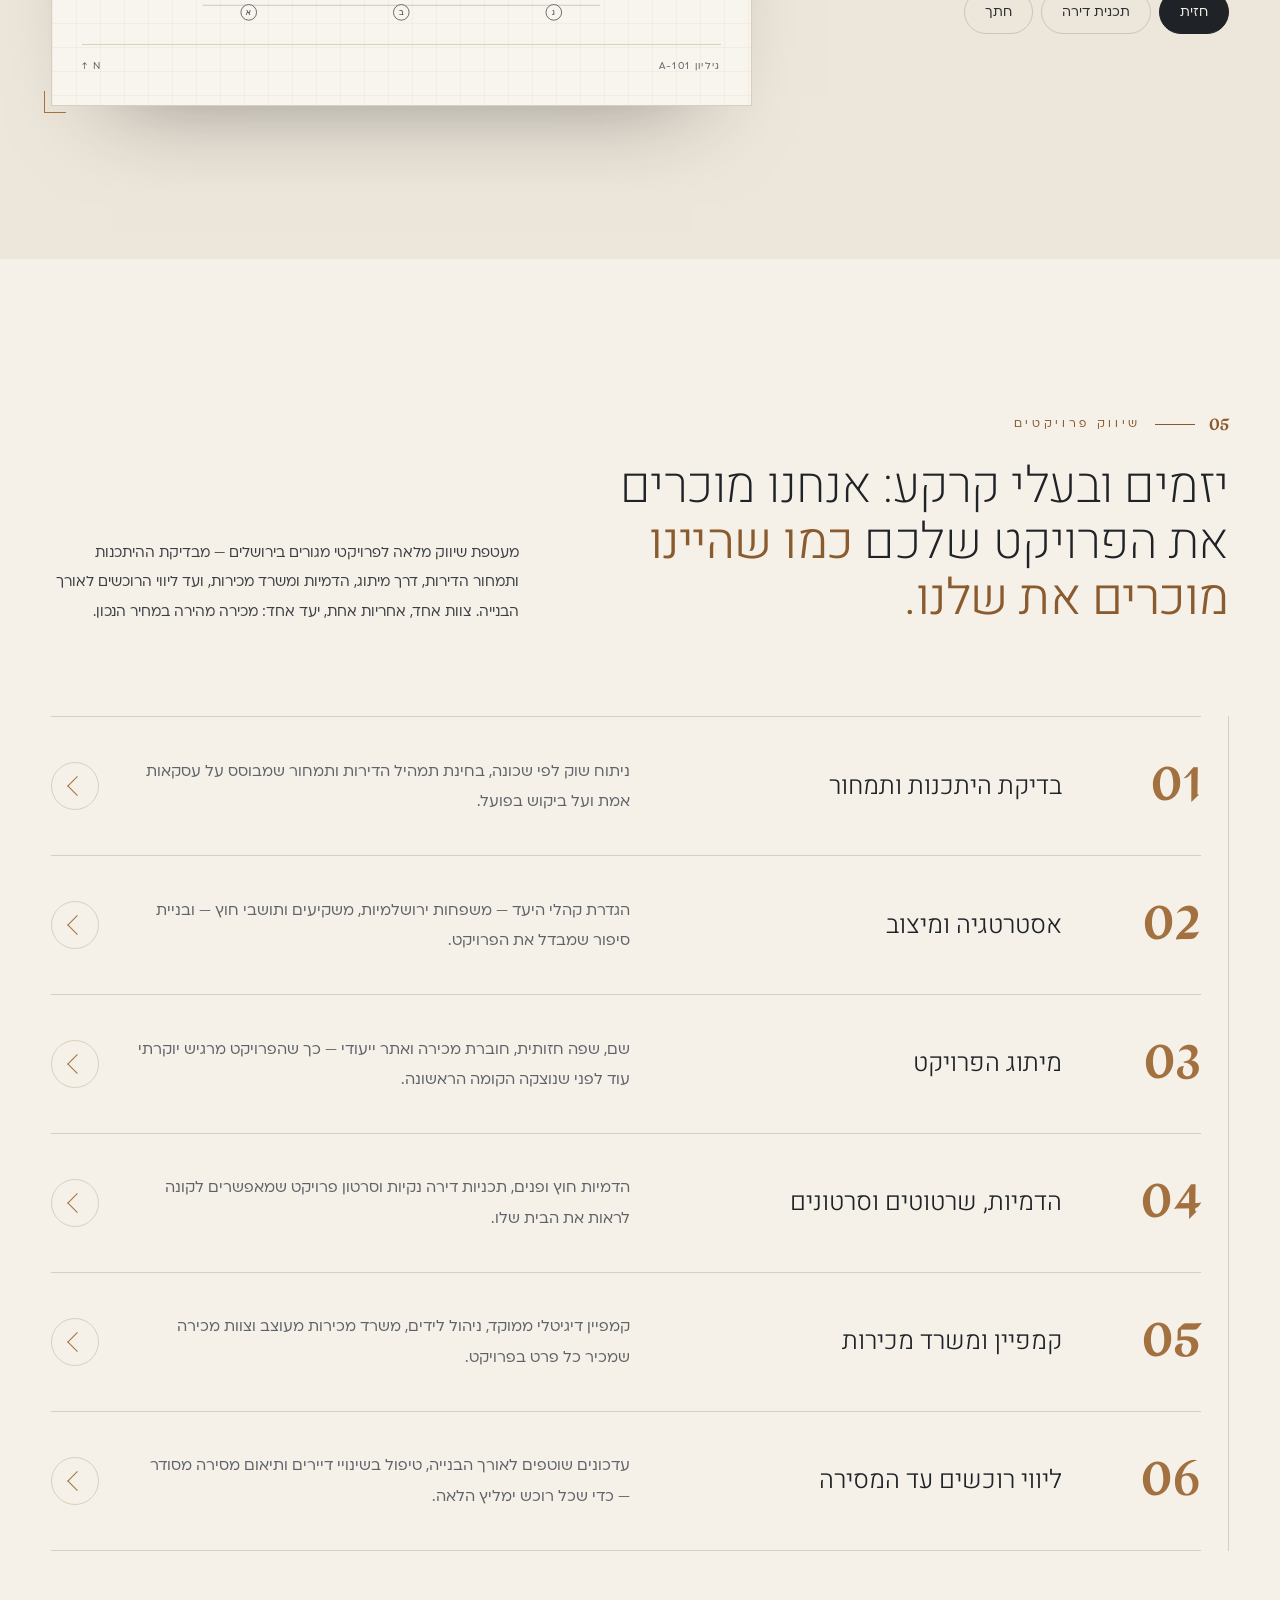
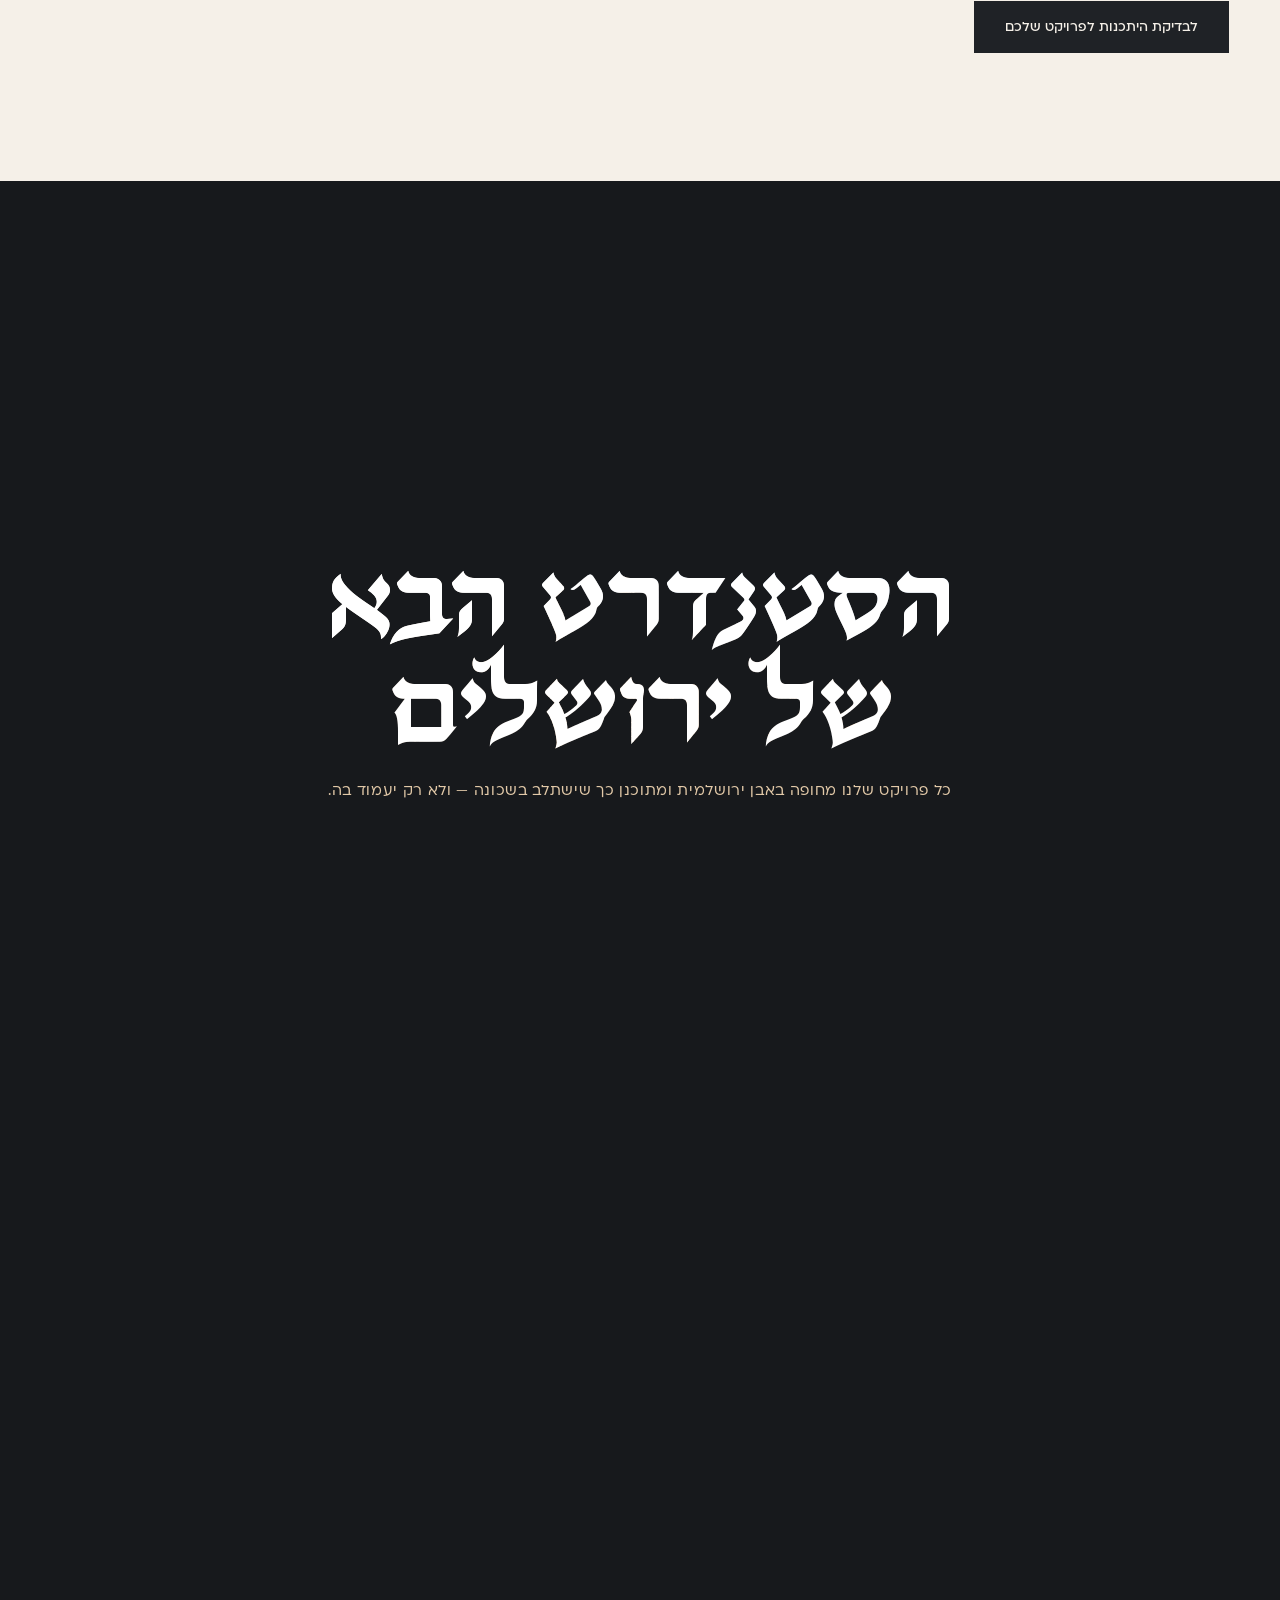
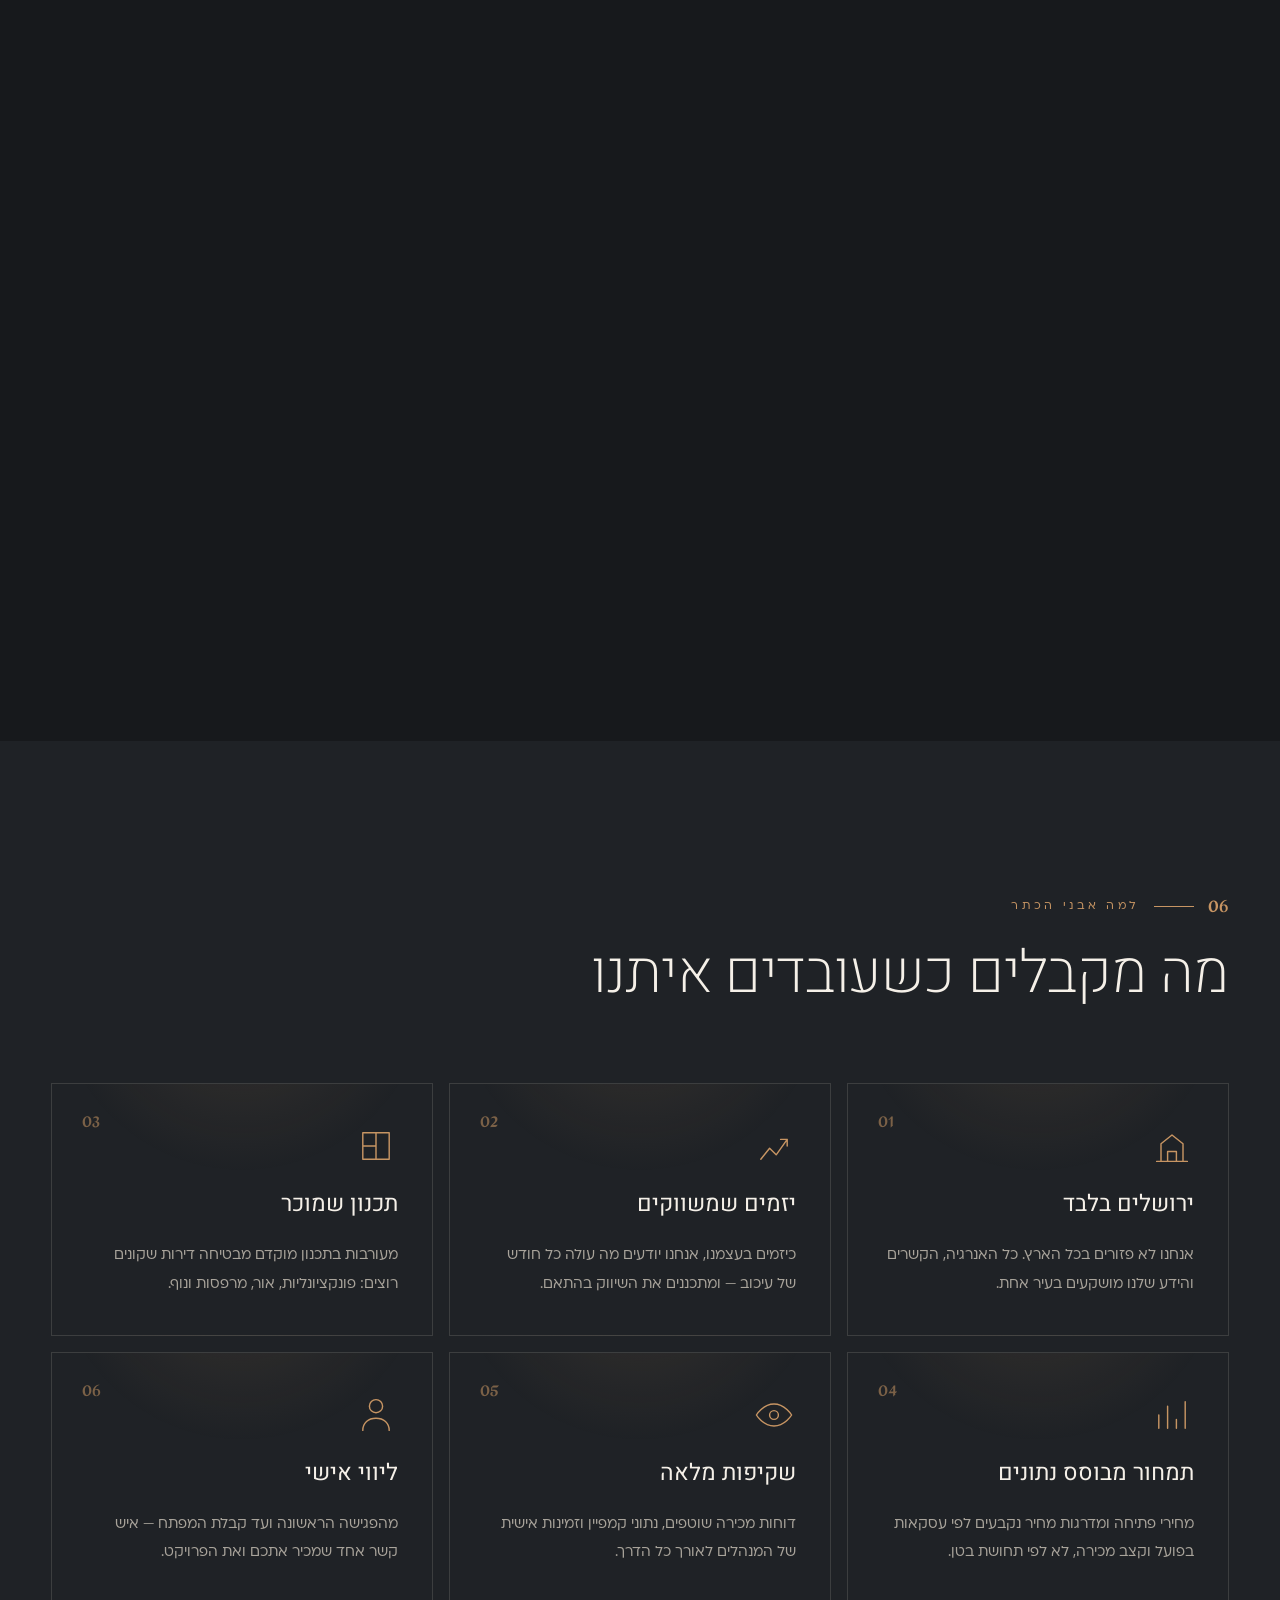
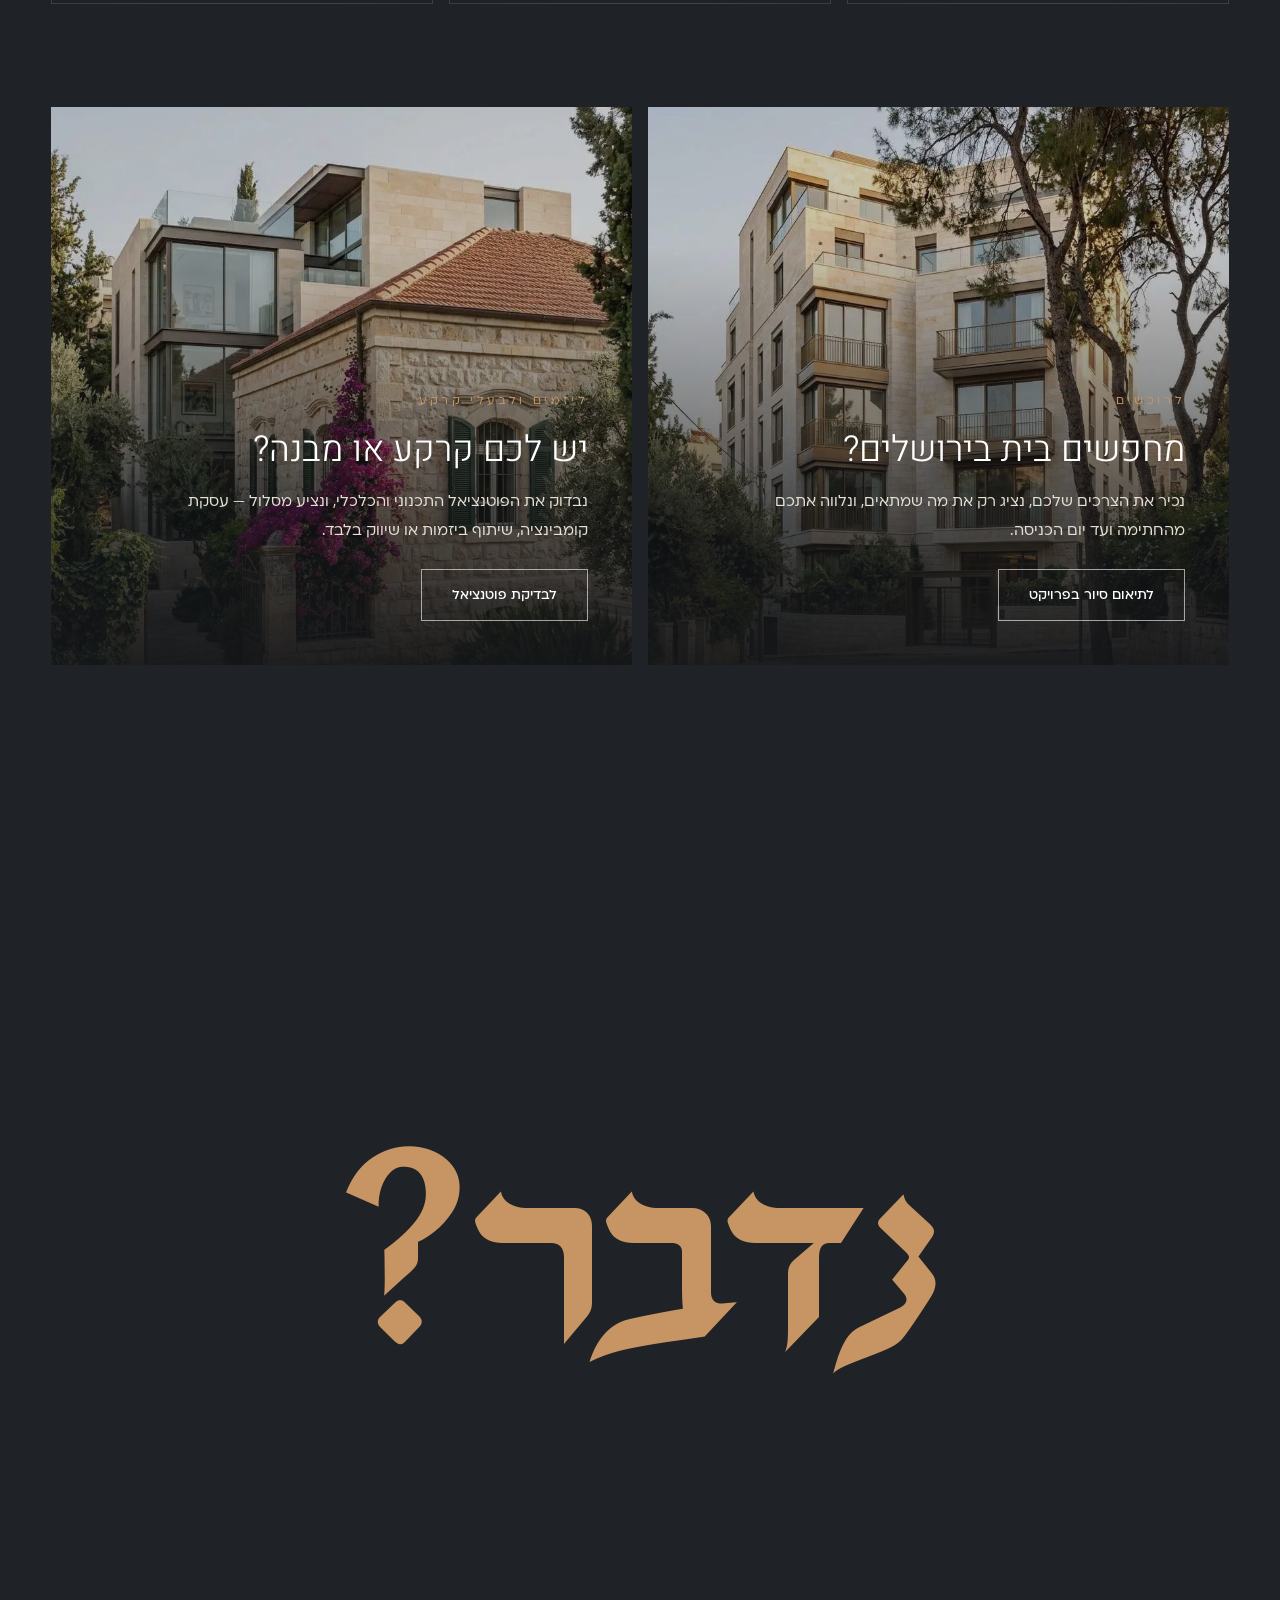
==== commit 044deb52: "Remove the brand wordmark from the footer Co-Authored-By: Claude Opus 5.5 <noreply@anthropic.com>" ====
--- a/index.html
+++ b/index.html
@@ -614,7 +614,6 @@
       <div class="foot__col"><span class="foot__h">שכונות</span><span>רחביה · טלביה</span><span>המושבה הגרמנית · בקעה</span><span>ארנונה · ממילא</span></div>
       <div class="foot__col"><span class="foot__h">משרד</span><a href="https://maps.google.com/?q=%D7%94%D7%9E%D7%9C%D7%9A+%D7%93%D7%95%D7%93+18+%D7%99%D7%A8%D7%95%D7%A9%D7%9C%D7%99%D7%9D" target="_blank" rel="noopener">המלך דוד 18, ירושלים</a><a href="tel:+97226234567" dir="ltr">02-623-4567</a><a href="mailto:info@avney-haketer.co.il" dir="ltr">info@avney-haketer.co.il</a></div>
     </div>
-    <p class="foot__word lia" aria-hidden="true">אבני הכתר</p>
     <div class="foot__base">
       <span>© אבני הכתר. כל הזכויות שמורות.</span>
       <span>ההדמיות להמחשה בלבד</span>
--- a/css/style.css
+++ b/css/style.css
@@ -440,7 +440,6 @@
 .foot__h{color:var(--sand);font-size:13px;letter-spacing:.18em;margin-bottom:4px}
 .foot a{color:var(--mist);text-decoration:none;transition:color .3s}
 .foot a:hover{color:var(--bronze-l)}
-.foot__word{width:fit-content;max-width:none;margin:clamp(50px,7vw,100px) auto -.24em;padding:.06em .14em .24em;font-size:clamp(56px,13vw,280px);line-height:.85;text-align:center;color:transparent;-webkit-text-stroke:1px rgba(199,149,99,.28);white-space:nowrap;background:linear-gradient(0deg,var(--bronze-l),var(--bronze-l)) no-repeat bottom/100% var(--fw,0%);-webkit-background-clip:text;background-clip:text;transition:background-size .1s linear}
 .foot__base{margin-top:30px;border-top:1px solid rgba(237,230,218,.1);padding-top:24px;display:flex;justify-content:space-between;flex-wrap:wrap;gap:12px;font-size:13px}
 
 
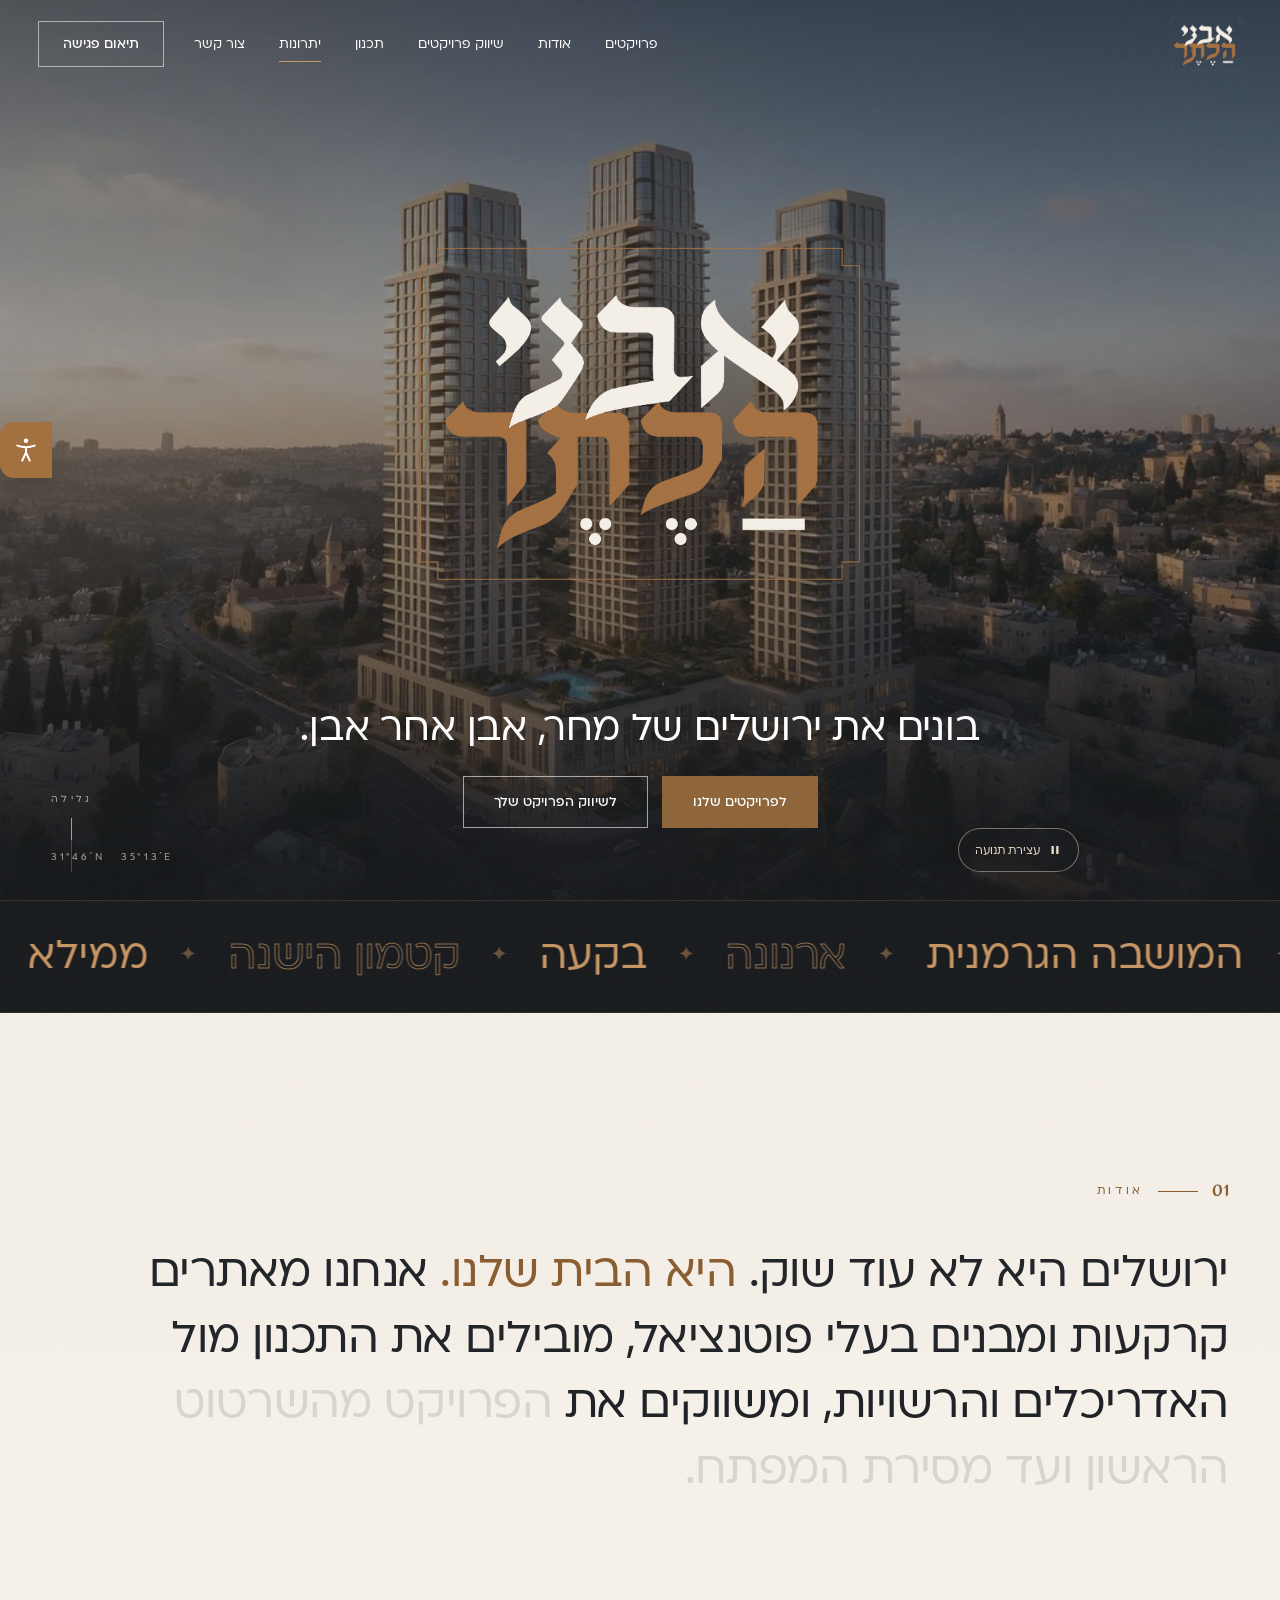
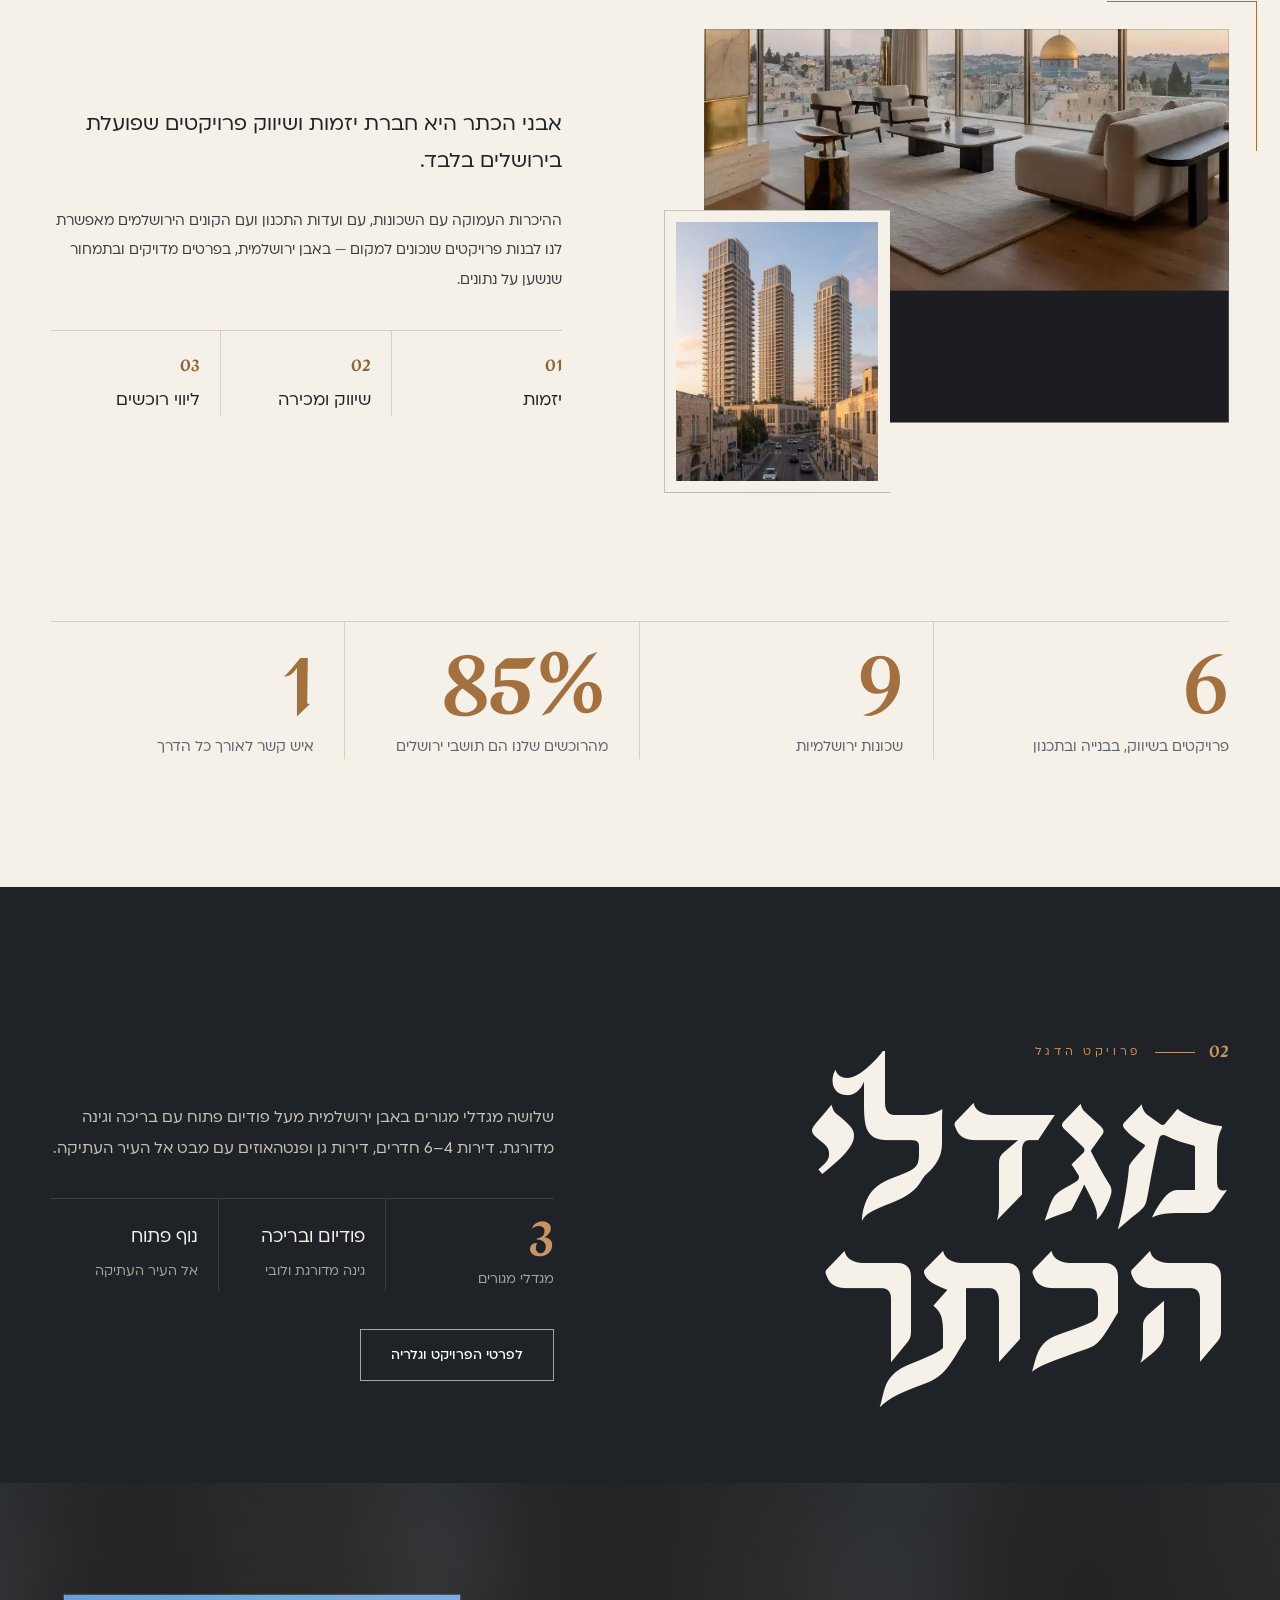
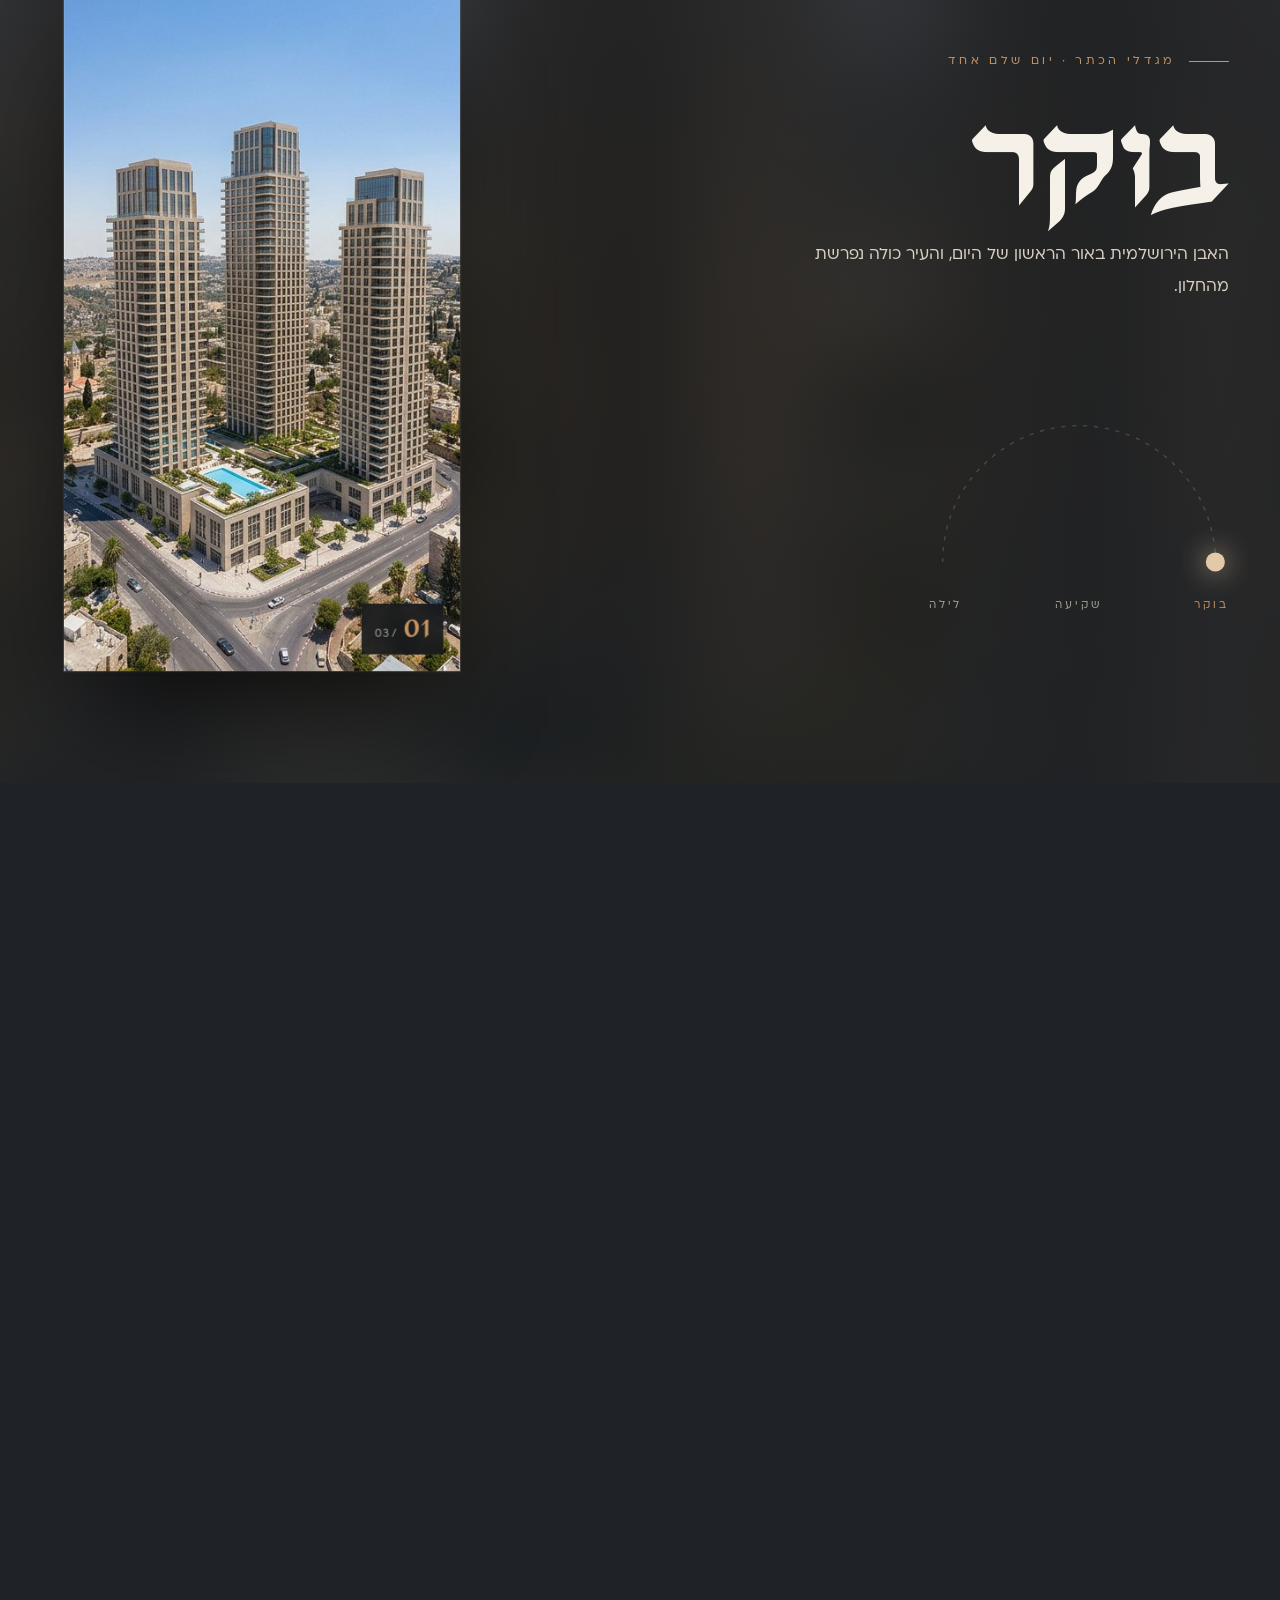
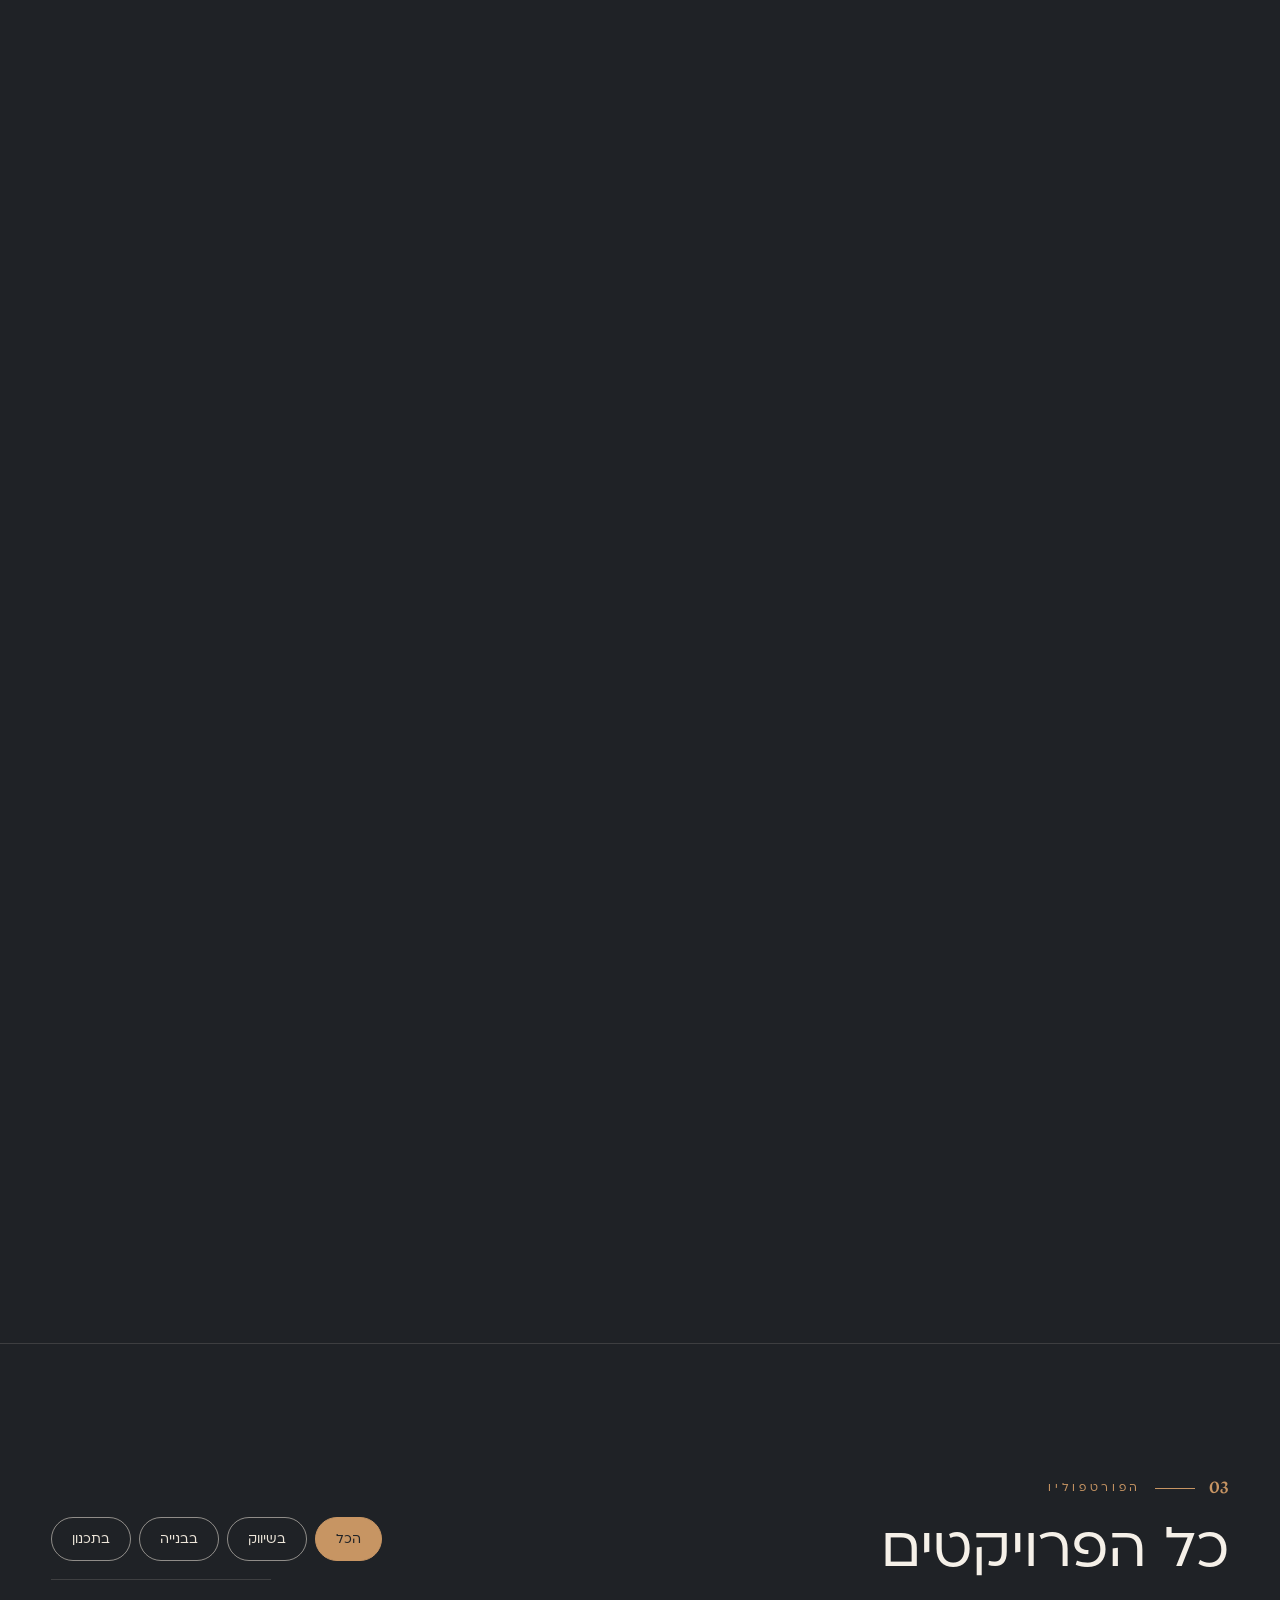
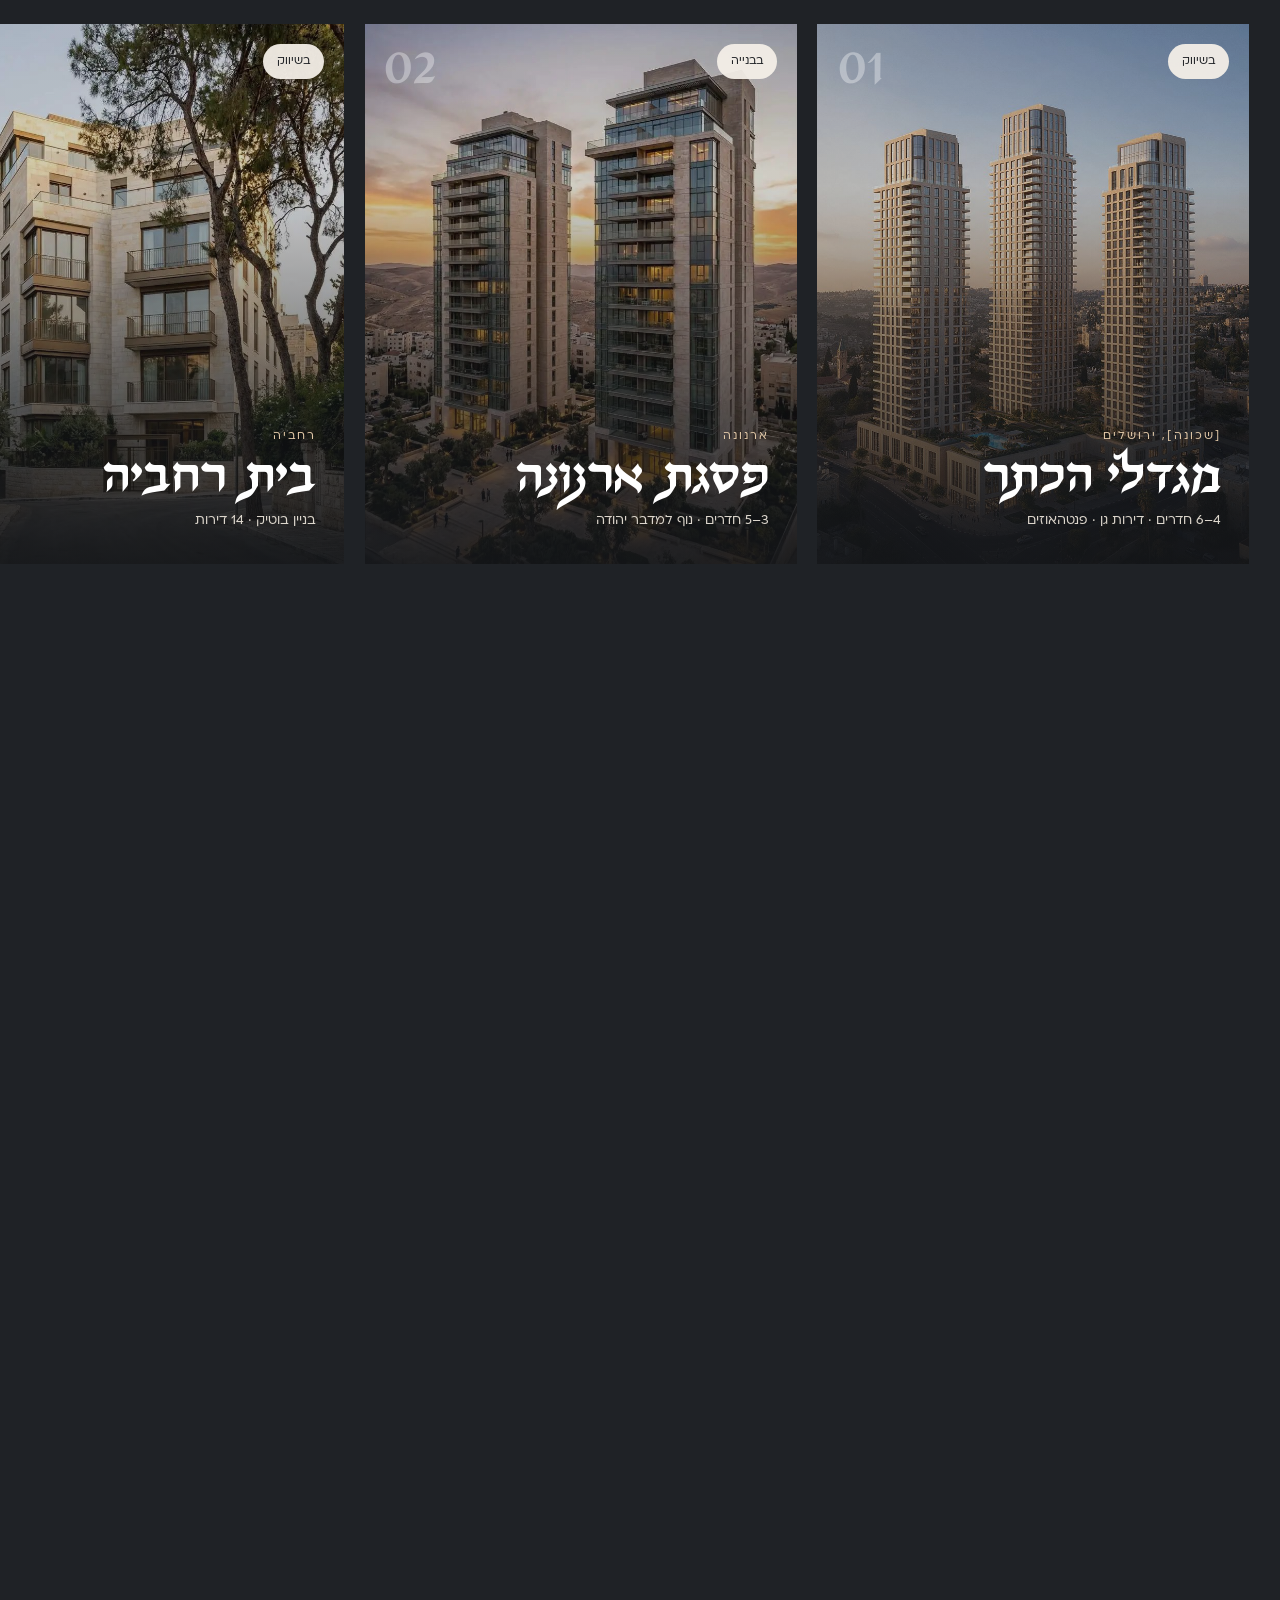
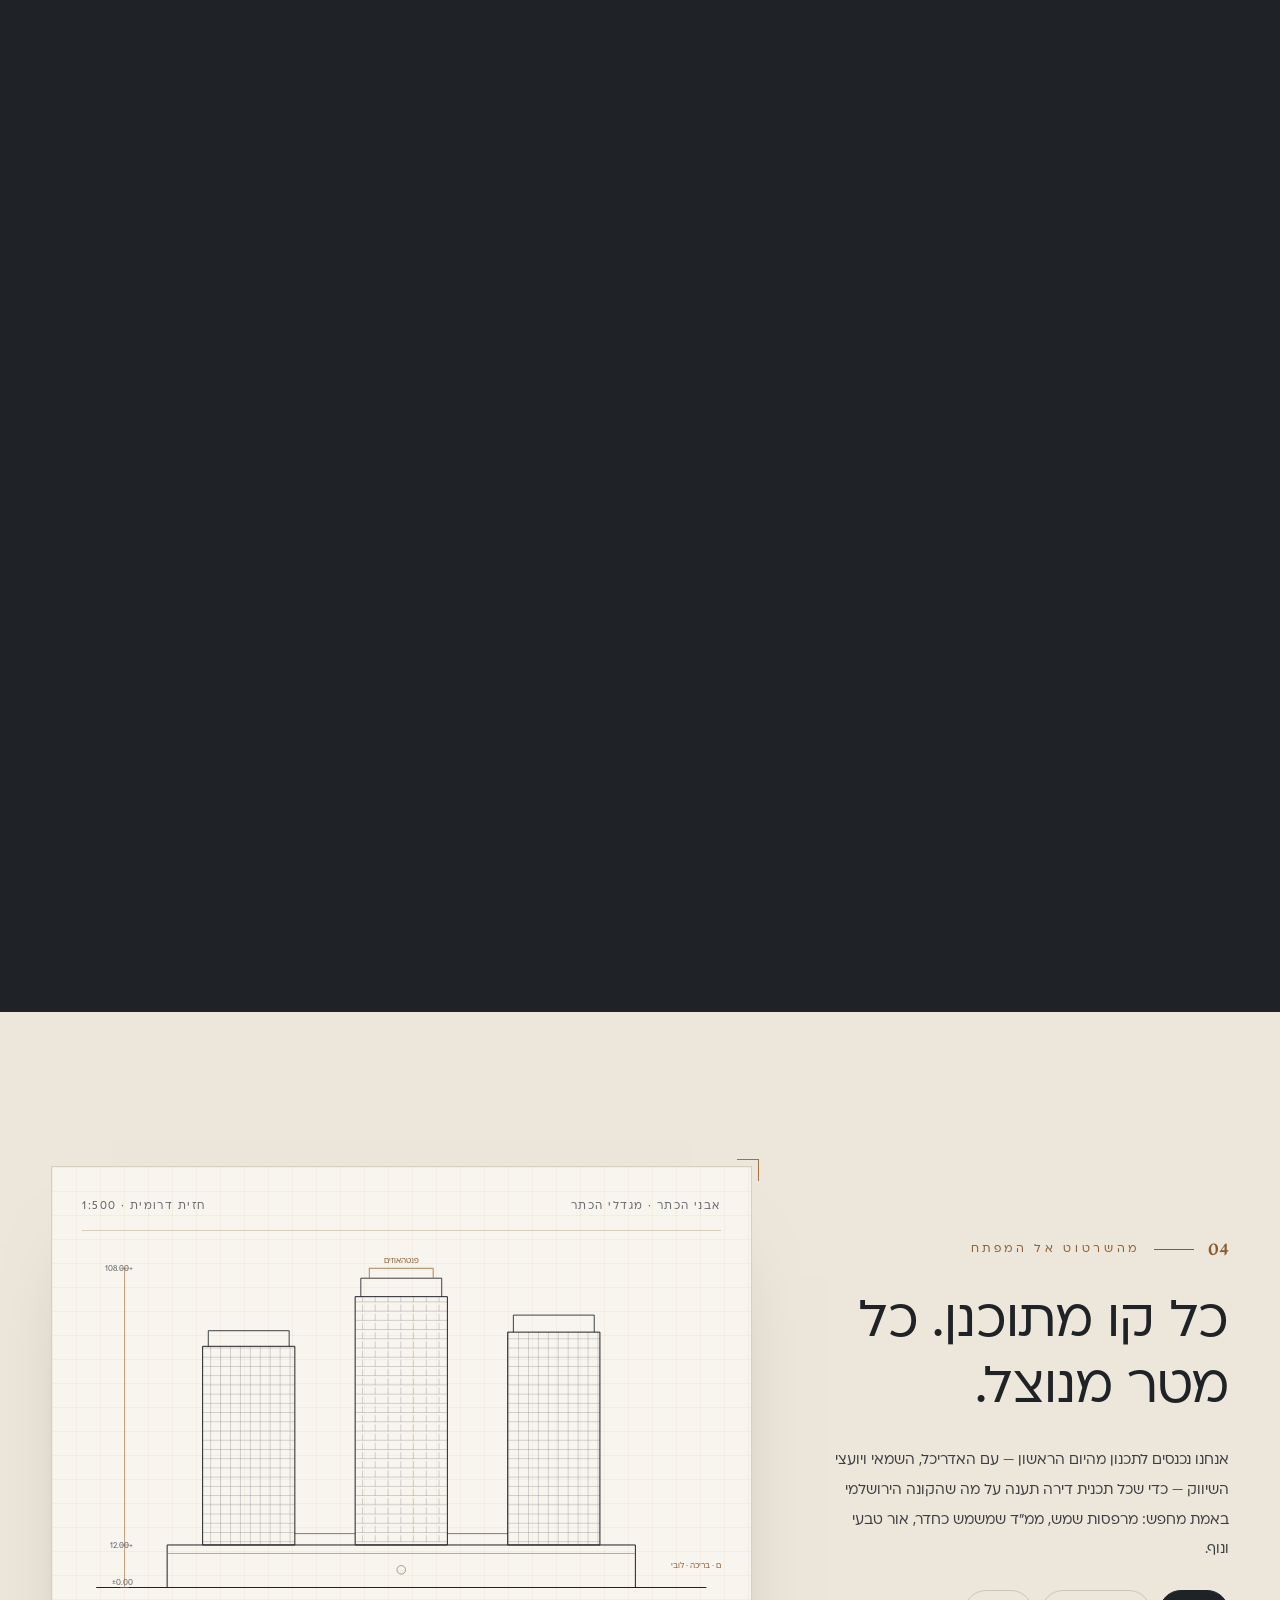
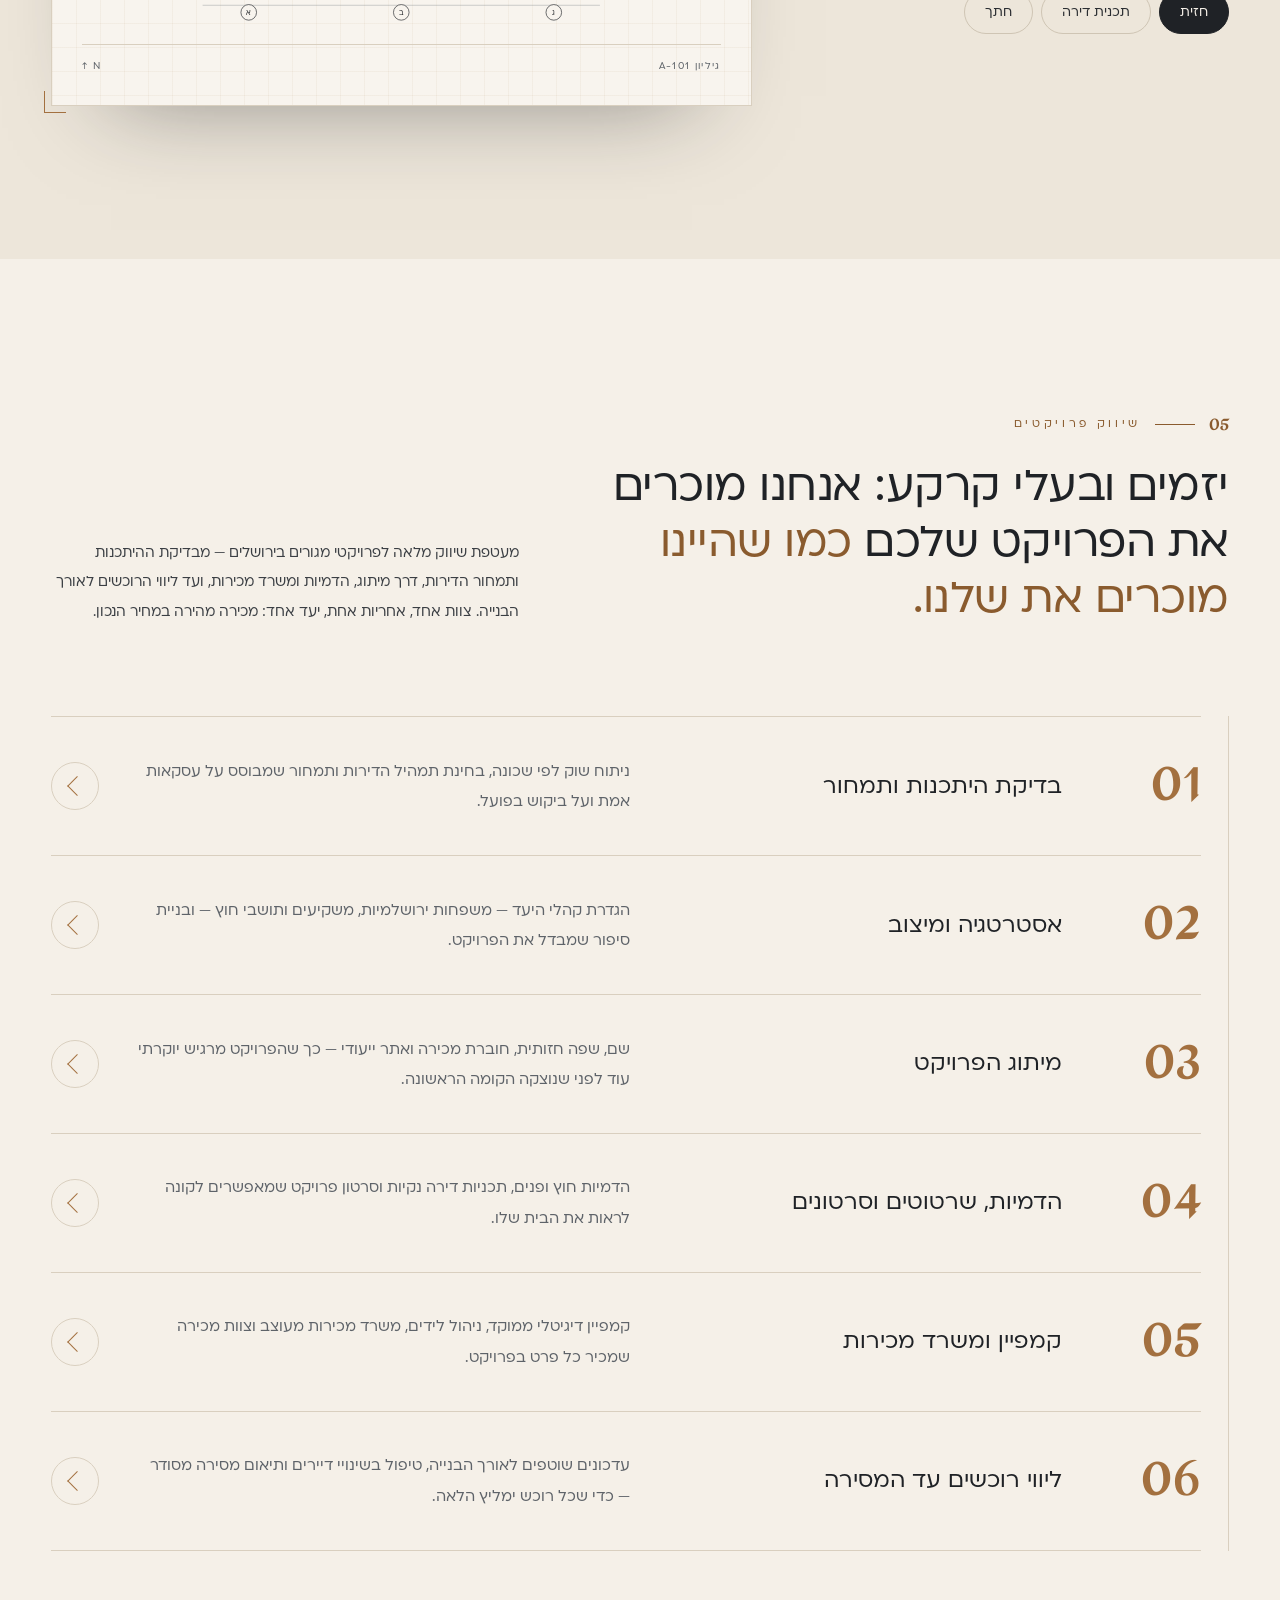
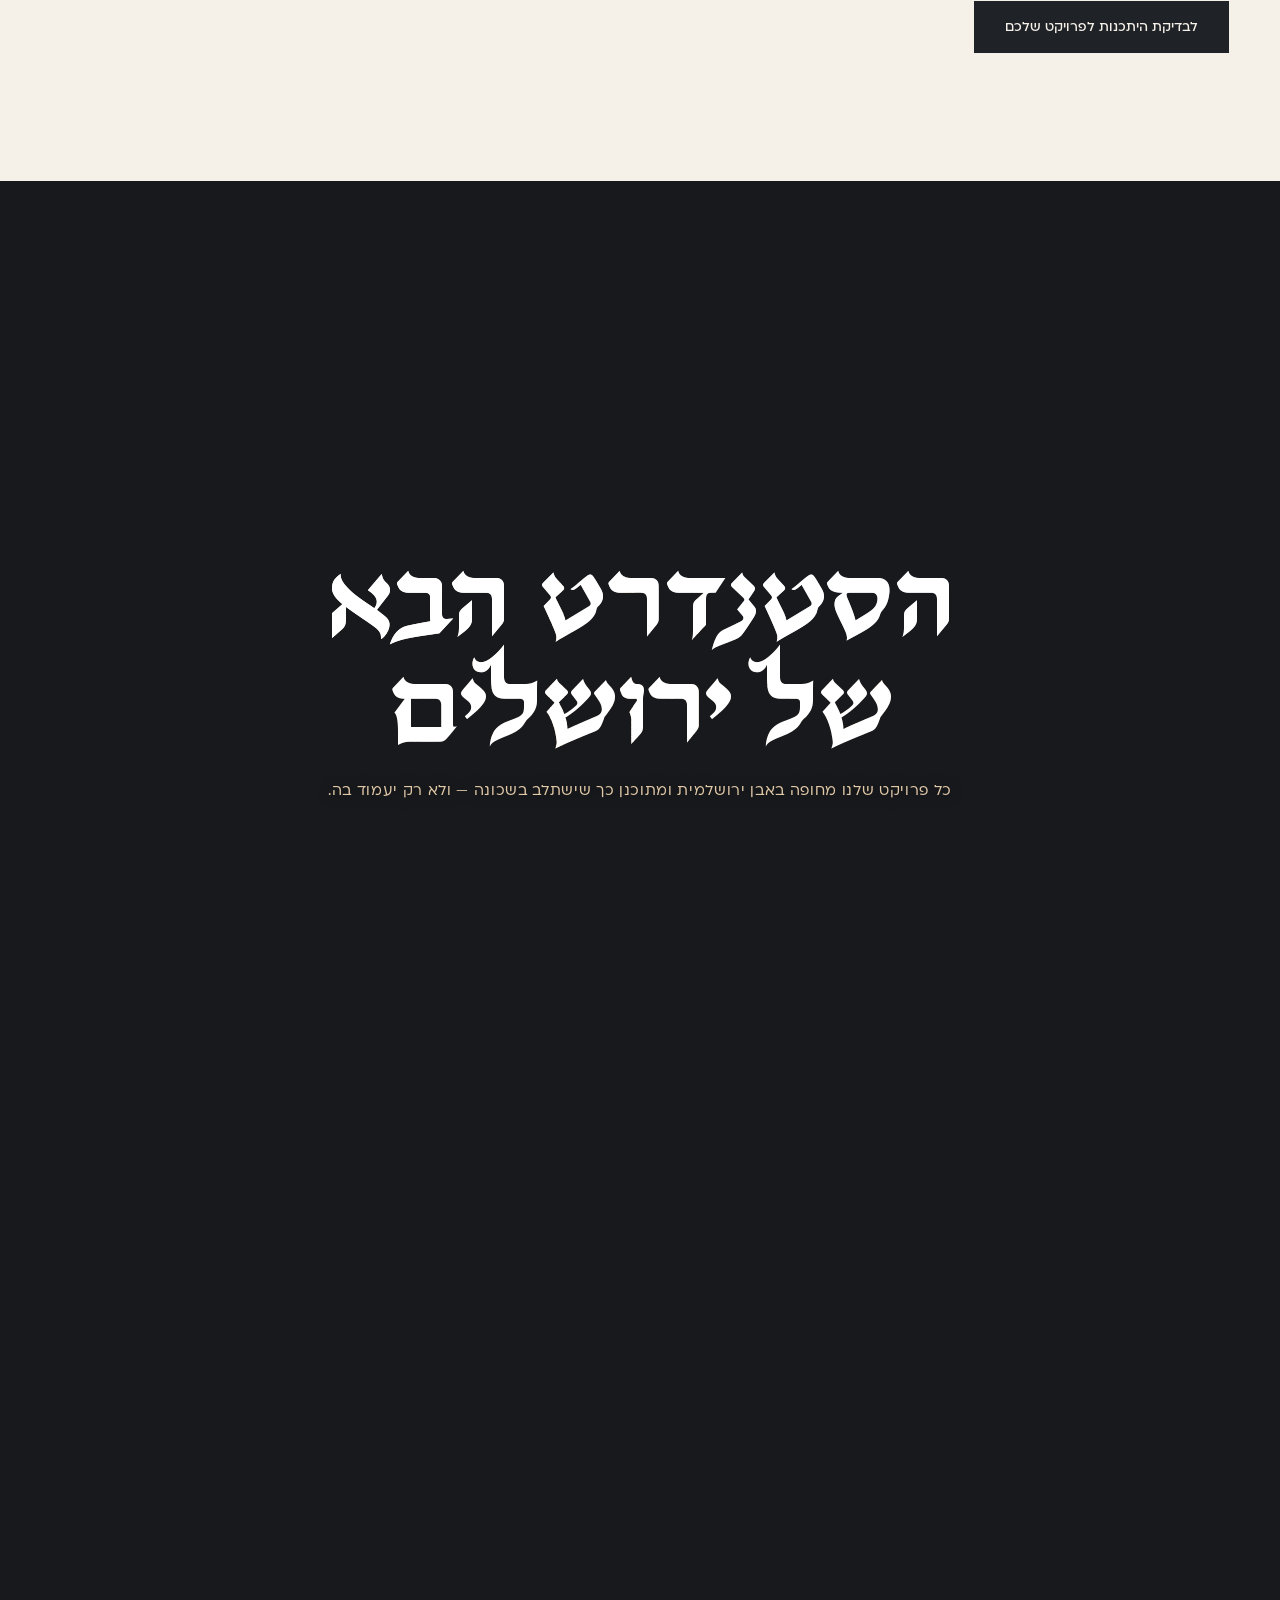
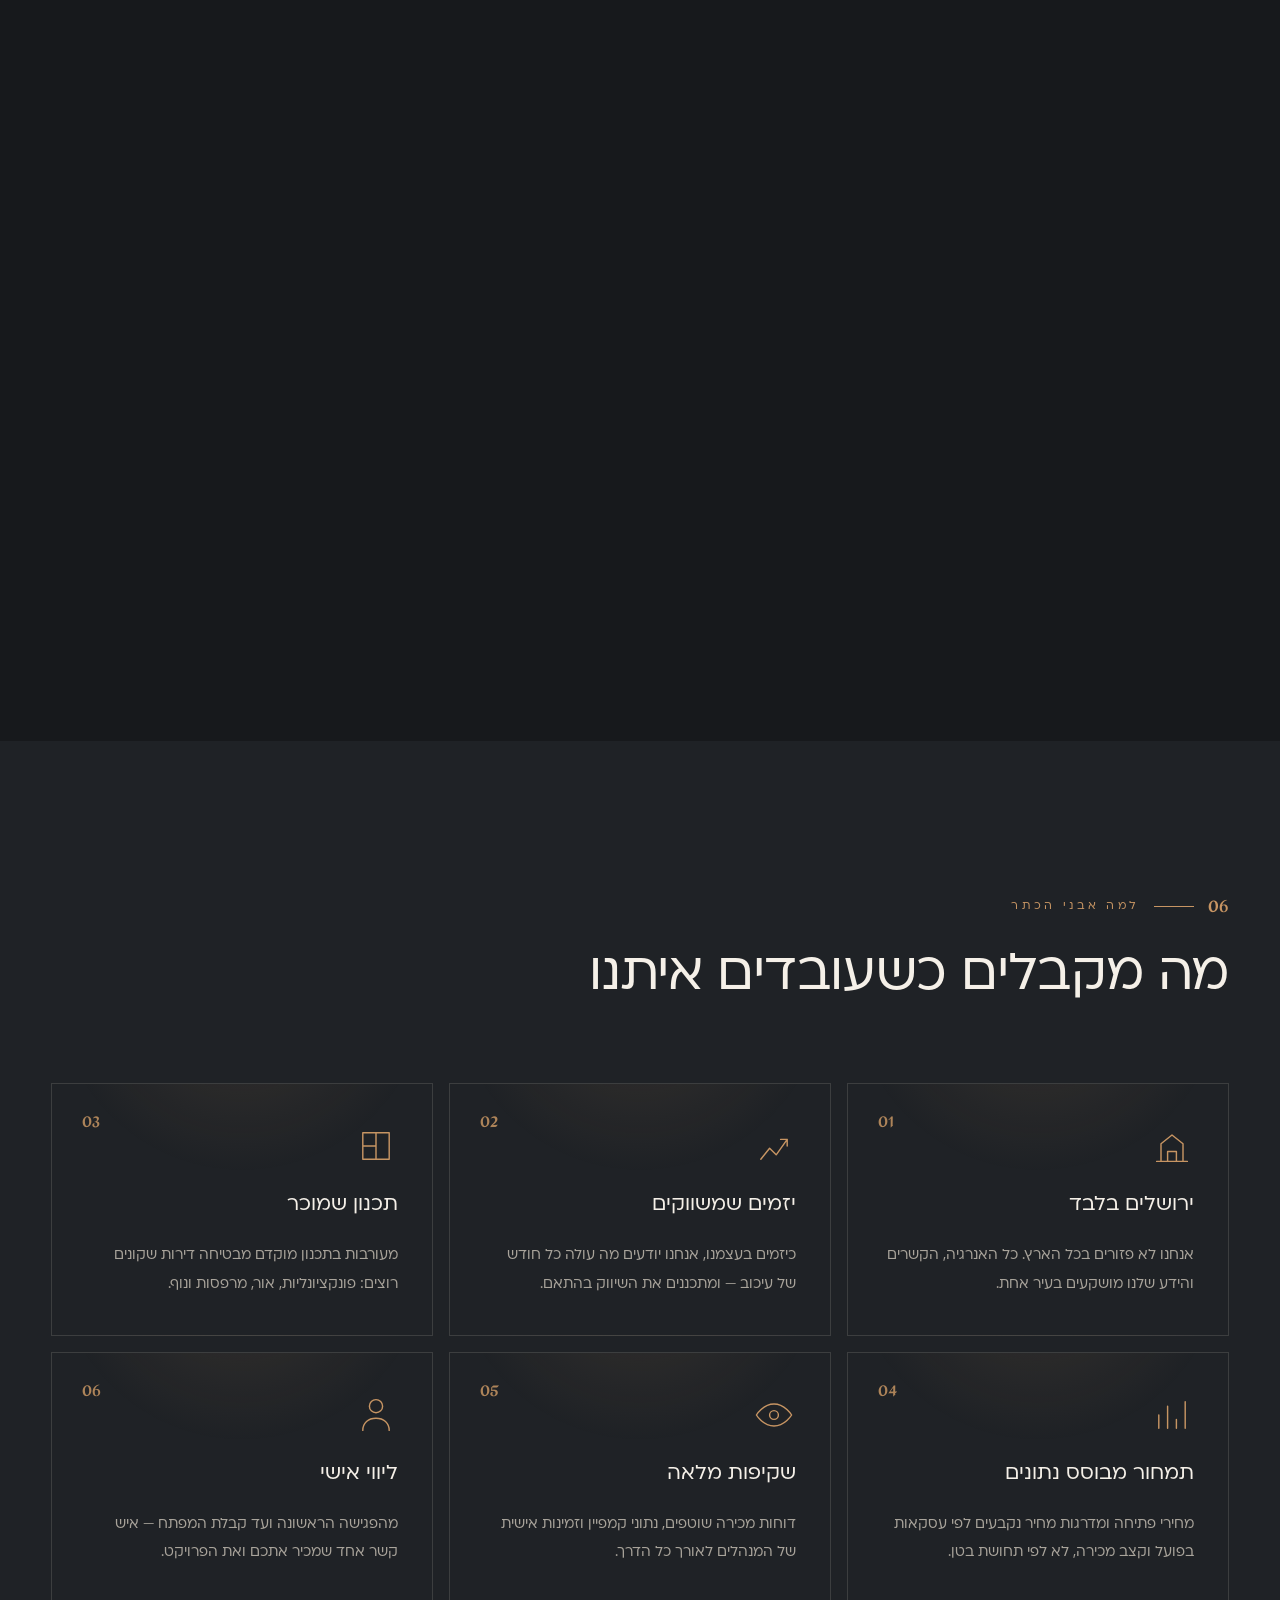
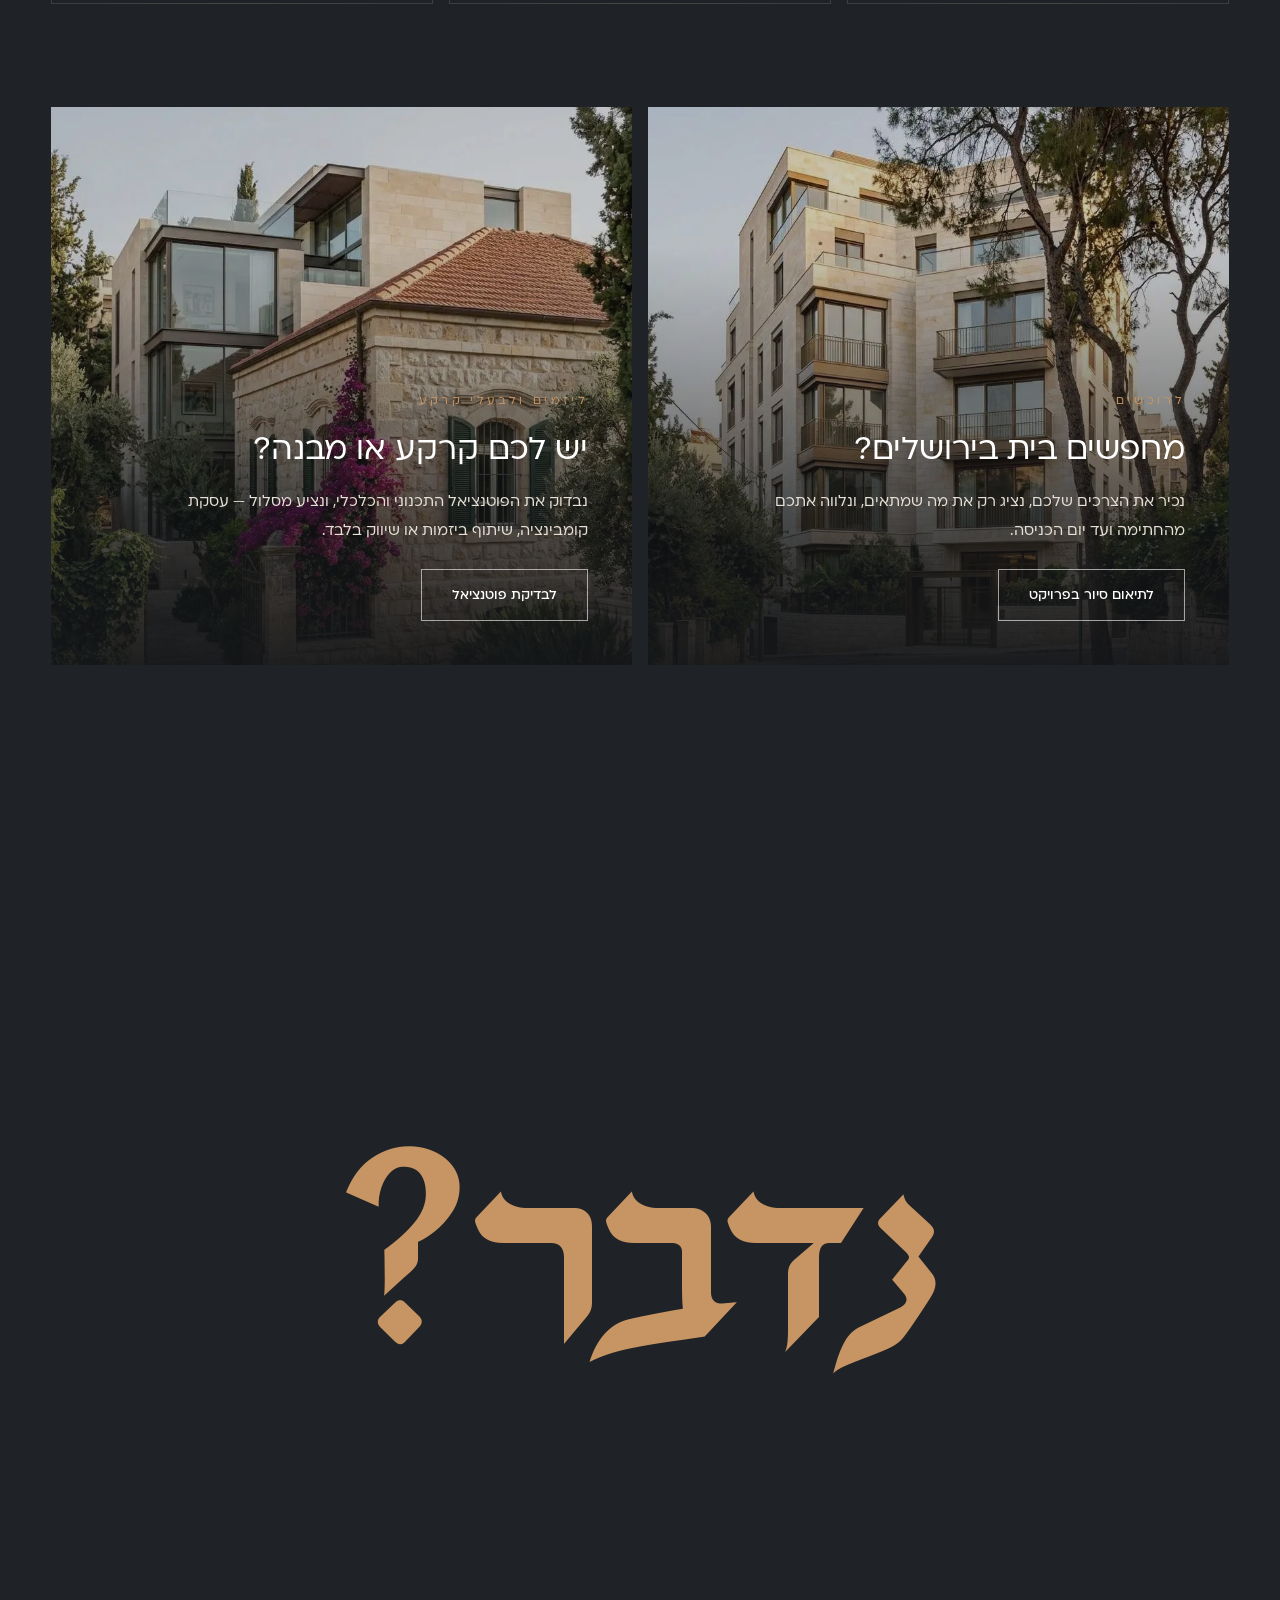
==== commit f84091a1: "Add accessibility widget, legal pages, and a11y/privacy/security/SEO fixes - Hebrew accessibility wi" ====
--- a/index.html
+++ b/index.html
@@ -2,16 +2,18 @@
 <html lang="he" dir="rtl">
 <head>
 <meta charset="utf-8">
+<meta http-equiv="Content-Security-Policy" content="default-src 'self'; script-src 'self' 'sha256-pS4SvBAj15NBRsCWx3VQ6fE6OxtLhL0oIH+hSM53ay8='; style-src 'self' 'unsafe-inline' https://fonts.googleapis.com; font-src 'self' https://fonts.gstatic.com; img-src 'self' data:; media-src 'self'; connect-src https://formspree.io; manifest-src 'self'; form-action 'self' https://formspree.io; base-uri 'self'; object-src 'none'; upgrade-insecure-requests">
+<meta name="referrer" content="strict-origin-when-cross-origin">
 <meta name="viewport" content="width=device-width, initial-scale=1">
-<title>אבני הכתר — יזמות ושיווק נדל״ן יוקרה בירושלים</title>
-<meta name="description" content="אבני הכתר — יזמות ושיווק פרויקטי נדל״ן יוקרה בירושלים: רחביה, טלביה, המושבה הגרמנית, ארנונה ובקעה. מהשרטוט הראשון ועד מסירת המפתח.">
+<title>אבני הכתר — דירות יוקרה ופרויקטים חדשים בירושלים</title>
+<meta name="description" content="אבני הכתר — יזמות ושיווק פרויקטי נדל״ן יוקרה בירושלים. דירות יוקרה, דירות גן ופנטהאוזים בפרויקטים חדשים ברחביה, טלביה, המושבה הגרמנית וארנונה.">
 <meta name="theme-color" content="#1F2226">
 <link rel="canonical" href="https://hila0583278831-afk.github.io/avney-haketer-site/">
 
 <meta property="og:type" content="website">
 <meta property="og:locale" content="he_IL">
 <meta property="og:site_name" content="אבני הכתר">
-<meta property="og:title" content="אבני הכתר — יזמות ושיווק נדל״ן יוקרה בירושלים">
+<meta property="og:title" content="אבני הכתר — דירות יוקרה ופרויקטים חדשים בירושלים">
 <meta property="og:description" content="בונים את ירושלים של מחר, אבן אחר אבן. פרויקטי יוקרה בלב השכונות הוותיקות של ירושלים.">
 <meta property="og:url" content="https://hila0583278831-afk.github.io/avney-haketer-site/">
 <meta property="og:image" content="https://hila0583278831-afk.github.io/avney-haketer-site/images/og-image.jpg">
@@ -19,6 +21,51 @@
 <meta property="og:image:height" content="630">
 <meta property="og:image:alt" content="לוגו אבני הכתר על רקע הדמיית מגדלי יוקרה בירושלים">
 <meta name="twitter:card" content="summary_large_image">
+<meta name="twitter:title" content="אבני הכתר — דירות יוקרה ופרויקטים חדשים בירושלים">
+<meta name="twitter:description" content="בונים את ירושלים של מחר, אבן אחר אבן. פרויקטי יוקרה בלב השכונות הוותיקות של ירושלים.">
+
+<script type="application/ld+json">
+{
+  "@context": "https://schema.org",
+  "@graph": [
+    {
+      "@type": "RealEstateAgent",
+      "@id": "https://hila0583278831-afk.github.io/avney-haketer-site/#org",
+      "name": "אבני הכתר",
+      "description": "יזמות ושיווק פרויקטי נדל״ן יוקרה בירושלים",
+      "url": "https://hila0583278831-afk.github.io/avney-haketer-site/",
+      "logo": "https://hila0583278831-afk.github.io/avney-haketer-site/images/logo2.png",
+      "image": "https://hila0583278831-afk.github.io/avney-haketer-site/images/og-image.jpg",
+      "telephone": "+972-2-623-4567",
+      "email": "info@avney-haketer.co.il",
+      "address": {"@type": "PostalAddress", "streetAddress": "המלך דוד 18", "addressLocality": "ירושלים", "addressCountry": "IL"},
+      "areaServed": {"@type": "City", "name": "ירושלים"},
+      "knowsLanguage": "he"
+    },
+    {
+      "@type": "WebSite",
+      "@id": "https://hila0583278831-afk.github.io/avney-haketer-site/#website",
+      "url": "https://hila0583278831-afk.github.io/avney-haketer-site/",
+      "name": "אבני הכתר",
+      "inLanguage": "he-IL",
+      "publisher": {"@id": "https://hila0583278831-afk.github.io/avney-haketer-site/#org"}
+    },
+    {
+      "@type": "ItemList",
+      "name": "פרויקטים של אבני הכתר בירושלים",
+      "numberOfItems": 6,
+      "itemListElement": [
+        {"@type": "ListItem", "position": 1, "item": {"@type": "ApartmentComplex", "name": "מגדלי הכתר", "description": "שלושה מגדלי מגורים באבן ירושלמית · 4–6 חדרים · דירות גן · פנטהאוזים · בשיווק", "image": "https://hila0583278831-afk.github.io/avney-haketer-site/images/towers.jpg", "address": {"@type": "PostalAddress", "addressLocality": "ירושלים", "addressCountry": "IL"}}},
+        {"@type": "ListItem", "position": 2, "item": {"@type": "ApartmentComplex", "name": "פסגת ארנונה", "description": "3–5 חדרים · נוף למדבר יהודה · בבנייה", "image": "https://hila0583278831-afk.github.io/avney-haketer-site/images/arnona.jpg", "address": {"@type": "PostalAddress", "addressLocality": "ירושלים", "addressRegion": "ארנונה", "addressCountry": "IL"}}},
+        {"@type": "ListItem", "position": 3, "item": {"@type": "ApartmentComplex", "name": "בית רחביה", "description": "בניין בוטיק · 14 דירות · בשיווק", "image": "https://hila0583278831-afk.github.io/avney-haketer-site/images/rehavia.jpg", "address": {"@type": "PostalAddress", "addressLocality": "ירושלים", "addressRegion": "רחביה", "addressCountry": "IL"}}},
+        {"@type": "ListItem", "position": 4, "item": {"@type": "ApartmentComplex", "name": "אחוזת המושבה", "description": "שימור ותוספת · דירות יוקרה · בתכנון", "image": "https://hila0583278831-afk.github.io/avney-haketer-site/images/moshava.jpg", "address": {"@type": "PostalAddress", "addressLocality": "ירושלים", "addressRegion": "המושבה הגרמנית", "addressCountry": "IL"}}},
+        {"@type": "ListItem", "position": 5, "item": {"@type": "ApartmentComplex", "name": "מגדל הנוף", "description": "מגדל מגורים · נוף לעיר העתיקה · בתכנון", "image": "https://hila0583278831-afk.github.io/avney-haketer-site/images/hero.jpg", "address": {"@type": "PostalAddress", "addressLocality": "ירושלים", "addressCountry": "IL"}}},
+        {"@type": "ListItem", "position": 6, "item": {"@type": "ApartmentComplex", "name": "הכתר — שלב ב׳", "description": "דירות 4–5 חדרים · לובי מפואר · בבנייה", "image": "https://hila0583278831-afk.github.io/avney-haketer-site/images/tA0.jpg", "address": {"@type": "PostalAddress", "addressLocality": "ירושלים", "addressCountry": "IL"}}}
+      ]
+    }
+  ]
+}
+</script>
 
 <link rel="icon" href="favicon.ico" sizes="32x32">
 <link rel="icon" type="image/png" href="images/icon-192.png" sizes="192x192">
@@ -30,9 +77,11 @@
 <link href="https://fonts.googleapis.com/css2?family=Heebo:wght@200;300;400;500;700&amp;display=swap" rel="stylesheet">
 <link rel="preload" href="images/LiaSgula.ttf" as="font" type="font/ttf" crossorigin>
 <link rel="preload" href="images/logo-neg.png" as="image">
-<link rel="preload" href="images/hero-poster.jpg" as="image">
+<link rel="preload" href="images/hero-poster.jpg" as="image" fetchpriority="high">
 <link rel="stylesheet" href="css/style.css">
+<link rel="stylesheet" href="css/a11y.css">
 <script>document.documentElement.classList.add('js','is-loading')</script>
+<script src="js/a11y.js"></script>
 </head>
 <body>
 <a class="skip" href="#main">דילוג לתוכן</a>
@@ -86,7 +135,7 @@
 <!-- HERO -->
 <section class="hero" id="top" data-scene="hero">
   <div class="hero__frame">
-    <video class="hero__img" autoplay muted loop playsinline preload="auto" poster="images/hero-poster.jpg" aria-label="הדמיית פרויקט מגדלי יוקרה באבן ירושלמית על רקע העיר">
+    <video class="hero__img" autoplay muted loop playsinline preload="metadata" poster="images/hero-poster.jpg" aria-label="הדמיית פרויקט מגדלי יוקרה באבן ירושלמית על רקע העיר">
       <source src="videos/hero.mp4" type="video/mp4">
     </video>
     <div class="hero__shade" aria-hidden="true"></div>
@@ -99,15 +148,16 @@
       <a class="btn btn--ghost" href="#marketing" data-magnetic><span>לשיווק הפרויקט שלך</span></a>
     </div>
   </div>
+  <button type="button" class="motion-toggle" aria-pressed="false" data-motion-toggle><svg class="i-pause" viewBox="0 0 24 24" fill="currentColor" aria-hidden="true"><rect x="6" y="5" width="4" height="14" rx="1"/><rect x="14" y="5" width="4" height="14" rx="1"/></svg><svg class="i-play" viewBox="0 0 24 24" fill="currentColor" aria-hidden="true"><path d="M7 5l12 7-12 7z"/></svg><span>עצירת תנועה</span></button>
   <div class="hero__corner hero__corner--s" aria-hidden="true">31°46′N &nbsp; 35°13′E</div>
   <a class="hero__cue" href="#about" aria-label="גלילה לתוכן"><span>גלילה</span><i></i></a>
 </section>
 
 <!-- NEIGHBORHOODS MARQUEE -->
-<div class="marquee" aria-label="שכונות שבהן אנו פועלים">
+<div class="marquee" role="region" aria-label="שכונות שבהן אנו פועלים">
   <div class="marquee__track" data-marquee>
-    <span>רחביה</span><b>✦</b><span>טלביה</span><b>✦</b><span>המושבה הגרמנית</span><b>✦</b><span>ארנונה</span><b>✦</b><span>בקעה</span><b>✦</b><span>קטמון הישנה</span><b>✦</b><span>ממילא</span><b>✦</b><span>בית הכרם</span><b>✦</b><span>רמת שרת</span><b>✦</b>
-    <span aria-hidden="true">רחביה</span><b>✦</b><span aria-hidden="true">טלביה</span><b>✦</b><span aria-hidden="true">המושבה הגרמנית</span><b>✦</b><span aria-hidden="true">ארנונה</span><b>✦</b><span aria-hidden="true">בקעה</span><b>✦</b><span aria-hidden="true">קטמון הישנה</span><b>✦</b><span aria-hidden="true">ממילא</span><b>✦</b><span aria-hidden="true">בית הכרם</span><b>✦</b><span aria-hidden="true">רמת שרת</span><b>✦</b>
+    <span>רחביה</span><b aria-hidden="true">✦</b><span>טלביה</span><b aria-hidden="true">✦</b><span>המושבה הגרמנית</span><b aria-hidden="true">✦</b><span>ארנונה</span><b aria-hidden="true">✦</b><span>בקעה</span><b aria-hidden="true">✦</b><span>קטמון הישנה</span><b aria-hidden="true">✦</b><span>ממילא</span><b aria-hidden="true">✦</b><span>בית הכרם</span><b aria-hidden="true">✦</b><span>רמת שרת</span><b aria-hidden="true">✦</b>
+    <span aria-hidden="true">רחביה</span><b aria-hidden="true">✦</b><span aria-hidden="true">טלביה</span><b aria-hidden="true">✦</b><span aria-hidden="true">המושבה הגרמנית</span><b aria-hidden="true">✦</b><span aria-hidden="true">ארנונה</span><b aria-hidden="true">✦</b><span aria-hidden="true">בקעה</span><b aria-hidden="true">✦</b><span aria-hidden="true">קטמון הישנה</span><b aria-hidden="true">✦</b><span aria-hidden="true">ממילא</span><b aria-hidden="true">✦</b><span aria-hidden="true">בית הכרם</span><b aria-hidden="true">✦</b><span aria-hidden="true">רמת שרת</span><b aria-hidden="true">✦</b>
   </div>
 </div>
 
@@ -115,6 +165,7 @@
 <section class="about" id="about">
   <div class="wrap">
     <div class="chapter" data-reveal><span class="chapter__n">01</span><span class="rule"></span>אודות</div>
+    <h2 class="sr-only">יזמות ושיווק פרויקטי נדל״ן בירושלים</h2>
     <p class="manifesto" data-fill>ירושלים היא לא עוד שוק. <em>היא הבית שלנו.</em> אנחנו מאתרים קרקעות ומבנים בעלי פוטנציאל, מובילים את התכנון מול האדריכלים והרשויות, ומשווקים את הפרויקט מהשרטוט הראשון ועד מסירת המפתח.</p>
 
     <div class="about__grid">
@@ -135,11 +186,11 @@
     </div>
 
     <div class="stats">
-      <div class="stat" data-reveal><b class="lia" data-count="6">0</b><span>פרויקטים בשיווק, בבנייה ובתכנון</span></div>
-      <div class="stat" data-reveal><b class="lia" data-count="9">0</b><span>שכונות ירושלמיות</span></div>
+      <div class="stat" data-reveal><b class="lia" data-count="6">6</b><span>פרויקטים בשיווק, בבנייה ובתכנון</span></div>
+      <div class="stat" data-reveal><b class="lia" data-count="9">9</b><span>שכונות ירושלמיות</span></div>
       <!-- להחליף ב-data-count את האחוז האמיתי של רוכשים תושבי ירושלים -->
-      <div class="stat" data-reveal><b class="lia"><span data-count="85">0</span>%</b><span>מהרוכשים שלנו הם תושבי ירושלים</span></div>
-      <div class="stat" data-reveal><b class="lia" data-count="1">0</b><span>איש קשר לאורך כל הדרך</span></div>
+      <div class="stat" data-reveal><b class="lia"><span data-count="85">85</span>%</b><span>מהרוכשים שלנו הם תושבי ירושלים</span></div>
+      <div class="stat" data-reveal><b class="lia" data-count="1">1</b><span>איש קשר לאורך כל הדרך</span></div>
     </div>
   </div>
 </section>
@@ -166,12 +217,12 @@
   <div class="daylight" data-scene="daylight">
     <div class="daylight__stage">
       <div class="daylight__bg" aria-hidden="true">
-        <img src="images/tB1.jpg" alt="" class="is-on"><img src="images/tB0.jpg" alt=""><img src="images/tB2.jpg" alt="">
+        <img src="images/tB1.jpg" alt="" loading="lazy" decoding="async" width="450" height="768" class="is-on"><img src="images/tB0.jpg" alt="" loading="lazy" decoding="async" width="450" height="768"><img src="images/tB2.jpg" alt="" loading="lazy" decoding="async" width="450" height="768">
       </div>
       <div class="wrap daylight__grid">
         <div class="daylight__text">
           <span class="eyebrow eyebrow--light"><span class="rule"></span>מגדלי הכתר · יום שלם אחד</span>
-          <div class="daylight__phases" aria-live="polite">
+          <div class="daylight__phases">
             <div class="phase is-on"><b class="lia">בוקר</b><p>האבן הירושלמית באור הראשון של היום, והעיר כולה נפרשת מהחלון.</p></div>
             <div class="phase"><b class="lia">שקיעה</b><p>השעה שבה ירושלים הופכת לזהב — והמרפסות הופכות לסלון השני של הבית.</p></div>
             <div class="phase"><b class="lia">לילה</b><p>הפודיום, הבריכה והלובי מוארים. בית שמרגיש כמו מלון, כל ערב מחדש.</p></div>
@@ -182,9 +233,9 @@
           </div>
         </div>
         <figure class="daylight__frame">
-          <img src="images/tB1.jpg" alt="מגדלי הכתר באור יום" class="is-on">
-          <img src="images/tB0.jpg" alt="מגדלי הכתר בשקיעה">
-          <img src="images/tB2.jpg" alt="מגדלי הכתר בלילה">
+          <img src="images/tB1.jpg" alt="מגדלי הכתר באור יום" loading="lazy" decoding="async" width="450" height="768" class="is-on">
+          <img src="images/tB0.jpg" alt="מגדלי הכתר בשקיעה" loading="lazy" decoding="async" width="450" height="768">
+          <img src="images/tB2.jpg" alt="מגדלי הכתר בלילה" loading="lazy" decoding="async" width="450" height="768">
           <figcaption><span class="daylight__count lia">01</span><span>/ 03</span></figcaption>
         </figure>
       </div>
@@ -210,6 +261,7 @@
         <div class="works__meter" aria-hidden="true"><span></span></div>
       </div>
     </div>
+    <p class="sr-only" id="worksStatus" aria-live="polite"></p>
     <div class="works__viewport">
       <div class="works__track">
         <a class="pcard" data-id="p1" aria-haspopup="dialog" data-key="sale" href="#contact" data-cursor="לפרטים" aria-label="מגדלי הכתר — [שכונה], ירושלים, בשיווק">
@@ -270,7 +322,7 @@
       <div class="sheet__head"><span>אבני הכתר · מגדלי הכתר</span><span id="tabCap">חזית דרומית · 1:500</span></div>
       <div class="sheet__body">
 <div data-pane="elev">
-<svg class="draw" viewBox="0 0 900 540" role="img" aria-label="שרטוט חזית של שלושת המגדלים מעל הפודיום" style="width: 100%; height: auto; display: block">
+<svg class="draw" viewBox="0 0 900 540" role="img" aria-label="שרטוט חזית של שלושת המגדלים מעל הפודיום">
 <defs>
 <pattern id="flr" width="14" height="13" patternUnits="userSpaceOnUse"><path d="M0 12.5H14M13.5 0V13" stroke="#8B8F94" stroke-width="0.6" fill="none"/></pattern>
 <pattern id="flr2" width="18" height="13" patternUnits="userSpaceOnUse"><path d="M0 12.5H18M17.5 3V13" stroke="#8B8F94" stroke-width="0.6" fill="none"/></pattern>
@@ -302,7 +354,7 @@
 </div>
 
 <div data-pane="plan" hidden>
-<svg class="draw" viewBox="0 0 900 540" role="img" aria-label="תכנית דירת 5 חדרים טיפוסית" style="width: 100%; height: auto; display: block">
+<svg class="draw" viewBox="0 0 900 540" role="img" aria-label="תכנית דירת 5 חדרים טיפוסית">
 <rect x="90" y="60" width="620" height="400" fill="none" stroke="#1F2226" stroke-width="5"/>
 <path d="M710 140H820V400H710" fill="none" stroke="#A3703F" stroke-width="1.4" stroke-dasharray="6 5"/>
 <path d="M340 60V230M90 230H250M290 230H340M340 330H420M460 330H530M530 330V460M530 60V200M530 240V330M420 60V170" fill="none" stroke="#1F2226" stroke-width="3"/>
@@ -329,7 +381,7 @@
 </div>
 
 <div data-pane="section" hidden>
-<svg class="draw" viewBox="0 0 900 540" role="img" aria-label="חתך מבנה: חניון תת קרקעי, לובי כפול גובה, קומות מגורים ופנטהאוז" style="width: 100%; height: auto; display: block">
+<svg class="draw" viewBox="0 0 900 540" role="img" aria-label="חתך מבנה: חניון תת קרקעי, לובי כפול גובה, קומות מגורים ופנטהאוז">
 <path d="M20 380H880" stroke="#1F2226" stroke-width="1.6" fill="none"/>
 <path d="M20 380L80 372L140 376L200 366L240 370" stroke="#8B8F94" stroke-width="0.8" fill="none"/>
 <rect x="260" y="380" width="380" height="120" fill="none" stroke="#1F2226" stroke-width="1.4"/>
@@ -511,7 +563,7 @@
       <ul class="contact__list" data-reveal>
         <li><svg width="22" height="22" viewBox="0 0 24 24" fill="none" aria-hidden="true"><path d="M5 4h4l2 5-2.5 1.5a11 11 0 0 0 5 5L15 13l5 2v4a2 2 0 0 1-2 2A16 16 0 0 1 3 6a2 2 0 0 1 2-2" stroke="currentColor" stroke-width="1.3"/></svg><a href="tel:+97226234567" dir="ltr">02-623-4567</a></li>
         <li><svg width="22" height="22" viewBox="0 0 24 24" fill="none" aria-hidden="true"><path d="M3 6h18v12H3zM3 6l9 7 9-7" stroke="currentColor" stroke-width="1.3"/></svg><a href="mailto:info@avney-haketer.co.il" dir="ltr">info@avney-haketer.co.il</a></li>
-        <li><svg width="22" height="22" viewBox="0 0 24 24" fill="none" aria-hidden="true"><path d="M12 21s-7-6.5-7-12a7 7 0 0 1 14 0c0 5.5-7 12-7 12z" stroke="currentColor" stroke-width="1.3"/><circle cx="12" cy="9" r="2.5" stroke="currentColor" stroke-width="1.3"/></svg><a href="https://maps.google.com/?q=%D7%94%D7%9E%D7%9C%D7%9A+%D7%93%D7%95%D7%93+18+%D7%99%D7%A8%D7%95%D7%A9%D7%9C%D7%99%D7%9D" target="_blank" rel="noopener">המלך דוד 18, ירושלים</a></li>
+        <li><svg width="22" height="22" viewBox="0 0 24 24" fill="none" aria-hidden="true"><path d="M12 21s-7-6.5-7-12a7 7 0 0 1 14 0c0 5.5-7 12-7 12z" stroke="currentColor" stroke-width="1.3"/><circle cx="12" cy="9" r="2.5" stroke="currentColor" stroke-width="1.3"/></svg><a href="https://maps.google.com/?q=%D7%94%D7%9E%D7%9C%D7%9A+%D7%93%D7%95%D7%93+18+%D7%99%D7%A8%D7%95%D7%A9%D7%9C%D7%99%D7%9D" target="_blank" rel="noopener noreferrer">המלך דוד 18, ירושלים<span class="sr-only"> (נפתח בחלון חדש)</span></a></li>
       </ul>
     </div>
 
@@ -526,17 +578,20 @@
               <button type="button" class="chip" data-g="topic" data-v="land" aria-pressed="false">קרקע / שיתוף ביזמות</button>
             </div>
           </div>
+          <p class="form__hint" id="formHint">* שדה חובה. יש להשאיר טלפון או דוא״ל.</p>
           <div class="form__row">
-            <div class="field"><input id="ak-name" name="name" type="text" autocomplete="name" placeholder=" "><label for="ak-name">שם מלא</label></div>
-            <div class="field"><input id="ak-phone" name="phone" type="tel" autocomplete="tel" placeholder=" " dir="rtl"><label for="ak-phone">טלפון</label></div>
+            <div class="field"><input id="ak-name" name="name" type="text" autocomplete="name" maxlength="80" required aria-required="true" placeholder=" " aria-describedby="formHint"><label for="ak-name">שם מלא *</label></div>
+            <div class="field"><input id="ak-phone" name="phone" type="tel" autocomplete="tel" maxlength="20" placeholder=" " aria-describedby="formHint" dir="rtl"><label for="ak-phone">טלפון</label></div>
           </div>
-          <div class="field"><input id="ak-mail" name="email" type="email" autocomplete="email" placeholder=" "><label for="ak-mail">דוא״ל</label></div>
-          <div class="field"><textarea id="ak-msg" name="message" rows="3" placeholder=" "></textarea><label for="ak-msg">ספרו לנו בקצרה</label></div>
-          <input type="text" id="ak-gotcha" name="_gotcha" tabindex="-1" autocomplete="off" aria-hidden="true" style="display: none">
+          <div class="field"><input id="ak-mail" name="email" type="email" autocomplete="email" maxlength="120" placeholder=" " aria-describedby="formHint"><label for="ak-mail">דוא״ל</label></div>
+          <div class="field"><textarea id="ak-msg" name="message" rows="3" maxlength="2000" placeholder=" "></textarea><label for="ak-msg">ספרו לנו בקצרה</label></div>
+          <input type="text" id="ak-gotcha" class="hp" name="_gotcha" tabindex="-1" autocomplete="off" aria-hidden="true">
+          <p class="form__note">הפרטים שתמסרו ישמשו רק כדי לחזור אליכם בנוגע לפנייתכם, ויועברו אלינו דרך שירות Formspree המאחסן אותם בשרתים בארה״ב. אינכם חייבים למסור אותם, אך בלעדיהם לא נוכל לחזור אליכם. פרטים נוספים ב<a href="privacy.html">מדיניות הפרטיות</a>.</p>
+          <p class="form__status" id="formStatus" role="alert" hidden></p>
           <button type="button" class="btn btn--dark btn--send" id="sendBtn" data-magnetic><span>שליחה</span><svg width="18" height="10" viewBox="0 0 18 10" fill="none" aria-hidden="true"><path d="M17 5H1M5 1L1 5l4 4" stroke="currentColor" stroke-width="1.2"/></svg></button>
         </div>
       </div>
-      <div id="thanks" hidden>
+      <div id="thanks" hidden tabindex="-1" role="status">
         <div class="thanks">
           <svg class="thanks__mark" viewBox="0 0 80 80" aria-hidden="true"><circle cx="40" cy="40" r="36"/><path d="M25 41l10 10 20-22"/></svg>
           <span class="lia thanks__t">תודה</span>
@@ -550,14 +605,14 @@
 </main>
 
 <!-- PROJECT DETAILS -->
-<div class="pm" id="pm" role="dialog" aria-modal="true" aria-labelledby="pmName" hidden>
+<div class="pm" id="pm" role="dialog" aria-modal="true" aria-labelledby="pmName" aria-describedby="pmDesc" hidden>
   <div class="pm__backdrop" data-pm-close></div>
   <div class="pm__panel">
     <figure class="pm__media">
       <img id="pmImg" src="" alt="">
       <span class="pm__num lia" id="pmNum">01</span>
     </figure>
-    <div class="pm__body" id="pmBody">
+    <div class="pm__body" id="pmBody" tabindex="0">
       <div class="pm__top">
         <span class="pm__tag" id="pmTag">בשיווק</span>
         <div class="pm__nav">
@@ -566,8 +621,9 @@
           <button type="button" class="pm__btn pm__btn--close" data-pm-close aria-label="סגירה"><span></span><span></span></button>
         </div>
       </div>
+      <p class="sr-only" id="pmLive" aria-live="polite"></p>
       <span class="pm__loc" id="pmLoc"></span>
-      <h2 class="pm__name lia" id="pmName"></h2>
+      <h2 class="pm__name lia" id="pmName">מגדלי הכתר</h2>
       <p class="pm__desc" id="pmDesc"></p>
 
       <div class="pm__stage">
@@ -612,15 +668,16 @@
       </div>
       <div class="foot__col"><span class="foot__h">ניווט</span><a href="#projects">פרויקטים</a><a href="#about">אודות</a><a href="#marketing">שיווק פרויקטים</a><a href="#contact">צור קשר</a></div>
       <div class="foot__col"><span class="foot__h">שכונות</span><span>רחביה · טלביה</span><span>המושבה הגרמנית · בקעה</span><span>ארנונה · ממילא</span></div>
-      <div class="foot__col"><span class="foot__h">משרד</span><a href="https://maps.google.com/?q=%D7%94%D7%9E%D7%9C%D7%9A+%D7%93%D7%95%D7%93+18+%D7%99%D7%A8%D7%95%D7%A9%D7%9C%D7%99%D7%9D" target="_blank" rel="noopener">המלך דוד 18, ירושלים</a><a href="tel:+97226234567" dir="ltr">02-623-4567</a><a href="mailto:info@avney-haketer.co.il" dir="ltr">info@avney-haketer.co.il</a></div>
+      <div class="foot__col"><span class="foot__h">משרד</span><a href="https://maps.google.com/?q=%D7%94%D7%9E%D7%9C%D7%9A+%D7%93%D7%95%D7%93+18+%D7%99%D7%A8%D7%95%D7%A9%D7%9C%D7%99%D7%9D" target="_blank" rel="noopener noreferrer">המלך דוד 18, ירושלים<span class="sr-only"> (נפתח בחלון חדש)</span></a><a href="tel:+97226234567" dir="ltr">02-623-4567</a><a href="mailto:info@avney-haketer.co.il" dir="ltr">info@avney-haketer.co.il</a></div>
     </div>
     <div class="foot__base">
       <span>© אבני הכתר. כל הזכויות שמורות.</span>
       <span>ההדמיות להמחשה בלבד</span>
+      <nav class="foot__legal" aria-label="מידע משפטי"><a href="privacy.html">מדיניות פרטיות</a><a href="accessibility.html">הצהרת נגישות</a></nav>
       <a href="#top" class="foot__top">חזרה למעלה ↑</a>
     </div>
     <div class="foot__credit">
-      <a href="https://wa.me/972559653225" target="_blank" rel="noopener" aria-label="עיצוב ובניה: הילה איבגי — שליחת הודעה בוואטסאפ">
+      <a href="https://wa.me/972559653225" target="_blank" rel="noopener noreferrer" aria-label="עיצוב ובניה: הילה איבגי — שליחת הודעה בוואטסאפ (נפתח בחלון חדש)">
         <img src="images/hila-logo.png" alt="HILA IVGY — מיתוג, בנייה ועיצוב אתרים" width="560" height="120" loading="lazy">
         <span>עיצוב ובניה <b>הילה איבגי</b></span>
         <svg class="foot__wa" width="18" height="18" viewBox="0 0 24 24" aria-hidden="true"><path fill="currentColor" d="M12.04 2C6.58 2 2.13 6.45 2.13 11.91c0 1.75.46 3.45 1.32 4.95L2.05 22l5.25-1.38c1.45.79 3.08 1.21 4.74 1.21 5.46 0 9.91-4.45 9.91-9.91C21.95 6.45 17.5 2 12.04 2zm0 18.15c-1.48 0-2.93-.4-4.2-1.15l-.3-.18-3.12.82.83-3.04-.2-.31a8.2 8.2 0 0 1-1.26-4.38c0-4.54 3.7-8.24 8.25-8.24 4.54 0 8.24 3.7 8.24 8.24 0 4.55-3.7 8.24-8.24 8.24zm4.52-6.16c-.25-.12-1.47-.72-1.69-.81-.23-.08-.39-.12-.56.12-.17.25-.64.81-.78.97-.14.17-.29.19-.54.06-.25-.12-1.05-.39-1.99-1.23-.74-.66-1.23-1.47-1.38-1.72-.14-.25-.02-.38.11-.51.11-.11.25-.29.37-.43.12-.14.17-.25.25-.41.08-.17.04-.31-.02-.43-.06-.12-.56-1.34-.76-1.84-.2-.48-.41-.42-.56-.43h-.48c-.17 0-.43.06-.66.31-.22.25-.86.85-.86 2.07s.88 2.4 1 2.56c.12.17 1.74 2.66 4.22 3.73.59.25 1.05.41 1.41.52.59.19 1.13.16 1.56.1.48-.07 1.47-.6 1.67-1.18.21-.58.21-1.07.14-1.18-.06-.1-.22-.16-.47-.28z"/></svg>
--- a/css/style.css
+++ b/css/style.css
@@ -9,7 +9,7 @@
 :root{
   --ink:#1F2226; --ink-2:#17191C; --ink-3:#272A2F;
   --stone:#F5F0E8; --sand:#EDE6DA; --paper:#F8F4EE; --card:#FBF8F3;
-  --bronze:#A3703F; --bronze-l:#C79563; --bronze-d:#8A5B2E; --gold:#E2C9A8;
+  --bronze:#A3703F; --bronze-l:#C79563; --bronze-d:#8A5B2E; --gold:#E2C9A8; --bronze-btn:#8E6438;
   --text:#2A2D31; --muted:#5E6369; --mist:#A9A49B; --line:#D9CFBF; --line-d:rgba(237,230,218,.14);
   --ease:cubic-bezier(.2,.7,.2,1); --ease-io:cubic-bezier(.77,0,.18,1); --ease-out:cubic-bezier(.16,1,.3,1);
   --gut:clamp(20px,4vw,56px); --hdr:88px;
@@ -17,7 +17,7 @@
 }
 
 *,*:before,*:after{box-sizing:border-box}
-html{scroll-behavior:smooth;-webkit-text-size-adjust:100%}
+html{scroll-behavior:smooth;scroll-padding-top:calc(var(--hdr) + 16px);-webkit-text-size-adjust:100%}
 body{margin:0;background:var(--stone);color:var(--text);font-family:var(--f-body);font-weight:300;line-height:1.6;overflow-x:hidden;-webkit-font-smoothing:antialiased}
 img{display:block;max-width:100%}
 a{color:var(--bronze-d)}a:hover{color:var(--muted)}
@@ -25,8 +25,9 @@
 h1,h2,h3{font-family:var(--f-head);margin:0}
 p{margin:0}
 [hidden]{display:none!important}
-::selection{background:var(--bronze);color:#fff}
-:focus-visible{outline:2px solid var(--bronze-l);outline-offset:3px}
+::selection{background:var(--bronze-btn);color:#fff}
+:focus-visible{outline:2px solid var(--ink);outline-offset:3px;box-shadow:0 0 0 5px var(--stone)}
+.flag :focus-visible,.works :focus-visible,.why :focus-visible,.foot :focus-visible,.pm :focus-visible,.menu :focus-visible,.hero :focus-visible,.hdr:not(.is-solid) :focus-visible,.statement :focus-visible,.marquee :focus-visible{outline-color:var(--bronze-l);box-shadow:0 0 0 5px rgba(23,25,28,.6)}
 html.is-loading,html.is-locked{overflow:hidden}
 
 .wrap{width:100%;max-width:1440px;margin:0 auto;padding:0 var(--gut)}
@@ -59,16 +60,16 @@
 .btn:before{content:"";position:absolute;inset:0;z-index:-1;transform:translateY(101%);border-radius:50% 50% 0 0/30% 30% 0 0;transition:transform .6s var(--ease-io),border-radius .6s var(--ease-io)}
 .btn:hover:before{transform:none;border-radius:0}
 .btn>span,.btn>svg{position:relative}
-.btn--bronze{background:var(--bronze);color:#fff}.btn--bronze:before{background:var(--ink)}.btn--bronze:hover{color:#fff}
+.btn--bronze{background:var(--bronze-btn);color:#fff}.btn--bronze:before{background:var(--ink)}.btn--bronze:hover{color:#fff}
 .btn--ghost{background:transparent;color:#fff;border-color:rgba(255,255,255,.6)}.btn--ghost:before{background:#fff}.btn--ghost:hover{color:var(--ink);border-color:#fff}
-.btn--dark{background:var(--ink);color:var(--stone)}.btn--dark:before{background:var(--bronze)}.btn--dark:hover{color:#fff}
-.btn--line{background:transparent;color:#fff;border-color:rgba(255,255,255,.55);min-height:46px;padding:0 24px}.btn--line:before{background:var(--bronze)}.btn--line:hover{color:#fff;border-color:var(--bronze)}
+.btn--dark{background:var(--ink);color:var(--stone)}.btn--dark:before{background:var(--bronze-btn)}.btn--dark:hover{color:#fff}
+.btn--line{background:transparent;color:#fff;border-color:rgba(255,255,255,.55);min-height:46px;padding:0 24px}.btn--line:before{background:var(--bronze-btn)}.btn--line:hover{color:#fff;border-color:var(--bronze-btn)}
 
 .chips{display:flex;gap:8px;flex-wrap:wrap}
 .chip{min-height:44px;padding:0 20px;border:1px solid #CFC5B4;background:transparent;color:var(--text);font:400 15px var(--f-body);cursor:pointer;border-radius:999px;transition:background .35s,color .35s,border-color .35s}
 .chip:hover{border-color:var(--bronze)}
 .chip.on{background:var(--ink);color:var(--stone);border-color:var(--ink)}
-.chip--dark{border-color:rgba(237,230,218,.3);color:var(--sand)}
+.chip--dark{border-color:rgba(237,230,218,.55);color:var(--sand)}
 .chip--dark:hover{border-color:var(--bronze-l)}
 .chip--dark.on{background:var(--bronze-l);color:var(--ink);border-color:var(--bronze-l)}
 
@@ -111,7 +112,7 @@
   .cursor.is-label .cursor__ring{width:104px;height:104px;margin:-52px 0 0 -52px;background:var(--bronze-l);border-color:var(--bronze-l)}
   .cursor.is-label .cursor__label{opacity:1}
   .cursor.is-label .cursor__dot{opacity:0}
-  [data-cursor]{cursor:none}
+  [data-cursor]{cursor:pointer}
 }
 .progress{position:fixed;top:0;inset-inline:0;height:2px;z-index:110;pointer-events:none}
 .progress span{display:block;height:100%;background:linear-gradient(90deg,var(--bronze-d),var(--bronze-l));transform-origin:right;transform:scaleX(var(--sp,0))}
@@ -189,7 +190,7 @@
 /* ---------- about ---------- */
 .about{padding:clamp(100px,13vw,190px) 0 clamp(90px,10vw,150px)}
 .manifesto{margin-top:36px;font:200 clamp(28px,4vw,62px)/1.28 var(--f-head);color:var(--ink);max-width:1240px;letter-spacing:-.01em}
-.manifesto .fw{opacity:var(--o,.13);transition:opacity .25s linear}
+.manifesto .fw{opacity:var(--o,.5);transition:opacity .25s linear}
 .no-js .manifesto .fw{opacity:1}
 .about__grid{display:grid;grid-template-columns:minmax(0,1.05fr) minmax(0,.95fr);gap:clamp(50px,8vw,130px);align-items:center;margin-top:clamp(80px,10vw,150px)}
 .about__media{position:relative;padding-bottom:70px;padding-inline-end:40px}
@@ -200,7 +201,7 @@
 .pillars{list-style:none;margin:10px 0 0;padding:0;display:grid;grid-template-columns:repeat(3,minmax(0,1fr));border-top:1px solid var(--line)}
 .pillars li{padding:22px 0 0;display:flex;flex-direction:column;gap:6px}
 .pillars li+li{border-inline-start:1px solid var(--line);padding-inline-start:20px}
-.pillars i{font:400 15px var(--f-lia);color:var(--bronze);font-style:normal}
+.pillars i{font:400 15px var(--f-lia);color:var(--bronze-btn);font-style:normal}
 .pillars span{font-size:19px;font-weight:400;color:var(--ink)}
 .stats{container-type:inline-size;display:grid;grid-template-columns:repeat(4,minmax(0,1fr));margin-top:clamp(90px,10vw,150px);border-top:1px solid var(--line)}
 .stat{min-width:0;padding:34px 0 0;display:flex;flex-direction:column;gap:12px}
@@ -229,8 +230,8 @@
 .daylight__bg:after{content:"";position:absolute;inset:0;background:radial-gradient(ellipse at 30% 50%,rgba(31,34,38,.2),rgba(31,34,38,.75) 70%)}
 .daylight__grid{position:relative;display:grid;grid-template-columns:minmax(0,1fr) auto;gap:clamp(40px,7vw,120px);align-items:center}
 .daylight__text{display:flex;flex-direction:column;gap:40px}
-.daylight__phases{position:relative;min-height:260px}
-.phase{position:absolute;inset:0;display:flex;flex-direction:column;gap:18px;opacity:0;transform:translateY(30px);transition:opacity .7s var(--ease),transform .9s var(--ease-out);pointer-events:none}
+.daylight__phases{position:relative;min-height:260px;display:grid}
+.phase{grid-area:1/1;position:relative;display:flex;flex-direction:column;gap:18px;opacity:0;transform:translateY(30px);transition:opacity .7s var(--ease),transform .9s var(--ease-out);pointer-events:none}
 .phase.is-on{opacity:1;transform:none}
 .phase b{font-size:clamp(72px,9vw,150px);line-height:.95;color:var(--stone);font-weight:400}
 .phase p{font-size:clamp(17px,1.4vw,21px);line-height:1.75;color:#D9D1C4;max-width:460px}
@@ -246,7 +247,7 @@
 .daylight__frame img,.daylight__bg img{opacity:0}
 .daylight__frame img{position:absolute;inset:0;width:100%;height:100%;object-fit:cover}
 .daylight__frame img:first-child,.daylight__bg img:first-child{opacity:1}
-.daylight__frame figcaption{position:absolute;bottom:18px;inset-inline-start:18px;display:flex;align-items:baseline;gap:8px;background:rgba(23,25,28,.7);backdrop-filter:blur(8px);padding:8px 14px;color:var(--mist);font-size:13px}
+.daylight__frame figcaption{position:absolute;bottom:18px;inset-inline-start:18px;display:flex;align-items:baseline;gap:8px;background:rgba(23,25,28,.9);backdrop-filter:blur(8px);padding:8px 14px;color:var(--mist);font-size:13px}
 .daylight__count{font-size:24px;color:var(--bronze-l)}
 
 .flag__gallery{display:grid;grid-template-columns:repeat(2,minmax(0,1fr));gap:10px;padding-top:clamp(70px,8vw,120px);padding-bottom:clamp(100px,12vw,170px)}
@@ -363,7 +364,7 @@
 .statement__type{display:grid;transform:scale(var(--ss,1.15))}
 .statement__text{grid-area:1/1;margin:0;font-size:clamp(40px,6.4vw,112px);line-height:1.12;white-space:nowrap;color:transparent;background:url("../images/towers.jpg") center 40%/cover;-webkit-background-clip:text;background-clip:text}
 .statement__text--solid{background:none;color:#fff;opacity:var(--sb,0)}
-.statement__sub{max-width:640px;color:var(--gold);font-size:clamp(16px,1.3vw,19px);font-weight:300;letter-spacing:.04em;opacity:var(--sb,0);transform:translateY(calc((1 - var(--sb,0))*30px))}
+.statement__sub{max-width:640px;color:var(--gold);font-size:clamp(16px,1.3vw,19px);font-weight:300;letter-spacing:.04em;text-shadow:0 1px 12px rgba(0,0,0,.6);opacity:var(--sb,0);transform:translateY(calc((1 - var(--sb,0))*30px))}
 
 /* ---------- why ---------- */
 .why{background:var(--ink);color:var(--sand);padding:clamp(100px,12vw,170px) 0}
@@ -373,13 +374,13 @@
 .adv:before{content:"";position:absolute;inset:-1px;padding:1px;background:radial-gradient(260px circle at var(--mx,50%) var(--my,-40%),var(--bronze-l),transparent 60%);-webkit-mask:linear-gradient(#000 0 0) content-box,linear-gradient(#000 0 0);-webkit-mask-composite:xor;mask-composite:exclude;opacity:0;transition:opacity .5s;pointer-events:none}
 .adv:hover:before{opacity:1}
 .adv:hover{transform:translateY(-6px)!important}
-.adv__n{position:absolute;top:26px;inset-inline-end:30px;font:400 14px var(--f-lia);color:rgba(199,149,99,.55)}
+.adv__n{position:absolute;top:26px;inset-inline-end:30px;font:400 14px var(--f-lia);color:rgba(199,149,99,.85)}
 .adv h3{font-size:23px;font-weight:400;color:var(--stone)}
 .adv p{font-size:16px;line-height:1.8;color:var(--mist)}
 .adv svg{transition:transform .8s var(--ease)}
 .adv:hover svg{transform:translateY(-4px) scale(1.06)}
 
-.aud{display:flex;gap:16px;margin-top:clamp(70px,8vw,120px);height:clamp(480px,62vh,620px)}
+.aud{display:flex;gap:16px;margin-top:clamp(70px,8vw,120px);min-height:clamp(480px,62vh,620px)}
 .aud__panel{position:relative;flex:1 1 0;overflow:hidden;background:#111;color:#fff;text-decoration:none;display:flex;align-items:flex-end;transition:flex-grow 1s var(--ease-io)}
 .aud__panel:hover{color:#fff;flex-grow:1.55}
 .aud__panel img{position:absolute;inset:0;width:100%;height:100%;object-fit:cover;opacity:.78;transform:scale(1.08);transition:transform 1.6s var(--ease),opacity .6s}
@@ -412,7 +413,7 @@
 .form__label{font-size:13px;color:var(--muted);letter-spacing:.06em}
 .form__row{display:grid;grid-template-columns:repeat(2,minmax(0,1fr));gap:28px}
 .field{position:relative}
-.field input,.field textarea{width:100%;background:transparent;border:0;border-bottom:1px solid #CFC5B4;color:var(--ink);font:300 19px var(--f-body);padding:26px 0 10px;outline:none;resize:vertical;border-radius:0;transition:border-color .3s}
+.field input,.field textarea{width:100%;background:transparent;border:0;border-bottom:1px solid #8C8271;color:var(--ink);font:300 19px var(--f-body);padding:26px 0 10px;resize:vertical;border-radius:0;transition:border-color .3s}
 .field label{position:absolute;inset-inline-start:0;top:26px;font-size:17px;color:var(--muted);pointer-events:none;transform-origin:right top;transition:transform .4s var(--ease),color .3s}
 .field:after{content:"";position:absolute;inset-inline:0;bottom:0;height:1px;background:var(--bronze);transform:scaleX(0);transform-origin:right;transition:transform .6s var(--ease)}
 .field:focus-within:after{transform:scaleX(1)}
@@ -625,3 +626,48 @@
 .foot__credit a:hover{background:rgba(237,230,218,.05);color:var(--sand)}
 .foot__credit a:hover b{color:var(--bronze-l)}
 .foot__credit a:hover .foot__wa{opacity:1;transform:scale(1.12)}
+
+/* ---------- accessibility, privacy & security helpers ---------- */
+.sr-only{position:absolute!important;width:1px;height:1px;padding:0;margin:-1px;overflow:hidden;clip:rect(0,0,0,0);white-space:nowrap;border:0}
+svg.draw{width:100%;height:auto;display:block}
+.hp{display:none!important}
+.form__note{font-size:14px;line-height:1.7;color:var(--muted);margin-top:-10px}
+.form__note a{color:var(--bronze-d);text-decoration:underline;text-underline-offset:3px}
+.form__status{font-size:15px;line-height:1.6;color:#8E2C1F;background:#F6E3DF;border-inline-start:3px solid #8E2C1F;padding:10px 14px;margin:0}
+#thanks:focus{outline:none}
+.foot__legal{display:flex;gap:18px;flex-wrap:wrap}
+.foot__legal a{text-decoration:underline;text-underline-offset:3px}
+/* keyboard: a hidden header comes back when something inside it gets focus */
+.hdr:focus-within{transform:none}
+.works__viewport{padding-block:8px}
+/* pause-motion control in the hero (WCAG 2.2.2) */
+.motion-toggle{position:absolute;z-index:3;bottom:28px;inset-inline-start:calc(var(--gut) + 150px);display:inline-flex;align-items:center;gap:8px;min-height:44px;padding:0 16px;border-radius:999px;border:1px solid rgba(233,220,200,.45);background:rgba(23,25,28,.45);backdrop-filter:blur(6px);color:#E9DCC8;font:400 13px var(--f-body);cursor:pointer;transition:background .3s,border-color .3s}
+.motion-toggle:hover{background:rgba(23,25,28,.75);border-color:var(--bronze-l)}
+.motion-toggle svg{width:14px;height:14px}
+.motion-toggle .i-play{display:none}
+.motion-toggle[aria-pressed="true"] .i-play{display:block}
+.motion-toggle[aria-pressed="true"] .i-pause{display:none}
+@media (max-width:900px){.motion-toggle{inset-inline-start:var(--gut);bottom:auto;top:calc(var(--hdr) + 10px);min-height:40px}}
+.form__hint{font-size:14px;color:var(--muted);margin:-14px 0 0}
+.field [aria-invalid="true"]{border-bottom-color:#8E2C1F}
+
+/* ---------- legal pages (privacy / accessibility statement) ---------- */
+.legal-hdr{background:var(--stone);border-bottom:1px solid var(--line)}
+.legal-hdr__row{display:flex;align-items:center;justify-content:space-between;gap:20px;min-height:84px}
+.legal-hdr__logo img{height:54px;width:auto}
+.legal-back{color:var(--ink);text-decoration:none;font-size:15px;padding:10px 0}
+.legal-back:hover{color:var(--bronze-d)}
+.legal{max-width:860px;padding-top:clamp(50px,7vw,90px);padding-bottom:clamp(70px,9vw,120px)}
+.legal h1{margin-top:18px}
+.legal__meta{margin-top:12px;font-size:14px;color:var(--muted)}
+.legal__lead{margin-top:28px;font-size:clamp(18px,1.5vw,21px);line-height:1.8;color:var(--ink)}
+.legal section{margin-top:44px;padding-top:30px;border-top:1px solid var(--line)}
+.legal h2{font:500 clamp(21px,1.8vw,25px)/1.3 var(--f-body);color:var(--ink);margin-bottom:14px}
+.legal p,.legal li{font-size:17px;line-height:1.85;color:#3A3E43}
+.legal p+p{margin-top:12px}
+.legal ul{margin:10px 0 0;padding-inline-start:22px;display:flex;flex-direction:column;gap:8px}
+.legal li::marker{color:var(--bronze-btn)}
+.legal a{color:var(--bronze-d);text-decoration:underline;text-underline-offset:3px}
+.legal code,.legal kbd{font:500 14px ui-monospace,Consolas,monospace;background:var(--sand);padding:1px 6px;border-radius:4px;direction:ltr;unicode-bidi:isolate}
+.legal .ph{background:#F4E6C8;color:#5A3E16;padding:1px 6px;border-radius:4px;font-weight:500}
+.legal-foot{padding-top:10px}
--- a/css/a11y.css
+++ b/css/a11y.css
@@ -0,0 +1,79 @@
+/* ============================================================
+   Accessibility widget (תוסף נגישות)
+   ============================================================ */
+.a11y-btn{position:fixed;z-index:130;top:50%;inset-inline-end:0;translate:0 -50%;width:52px;height:56px;border:0;border-radius:0 14px 14px 0;background:var(--bronze);color:#fff;display:grid;place-items:center;cursor:pointer;box-shadow:0 14px 34px -14px rgba(0,0,0,.6);transition:width .4s var(--ease),background .3s}
+[dir="rtl"] .a11y-btn{border-radius:14px 0 0 14px}
+.a11y-btn:hover,.a11y-btn[aria-expanded="true"]{width:60px;background:var(--bronze-d)}
+.a11y-btn:focus-visible{outline:3px solid #fff;outline-offset:-6px}
+.a11y-btn svg{width:30px;height:30px}
+
+.a11y-panel{position:fixed;z-index:131;top:50%;inset-inline-end:72px;translate:0 -50%;width:min(360px,calc(100vw - 32px));max-height:calc(100vh - 32px);overflow-y:auto;overscroll-behavior:contain;background:rgba(23,25,28,.97);color:var(--stone);border:1px solid rgba(199,149,99,.35);border-radius:18px;box-shadow:0 40px 90px -30px rgba(0,0,0,.8);padding:20px;font-family:"Ploni","Heebo",Arial,sans-serif;opacity:0;visibility:hidden;scale:.96;transition:opacity .3s,scale .4s var(--ease),visibility 0s .3s}
+.a11y-panel.is-open{opacity:1;visibility:visible;scale:1;transition:opacity .3s,scale .4s var(--ease),visibility 0s}
+.a11y-panel__head{display:flex;align-items:center;justify-content:space-between;gap:12px;margin-bottom:16px}
+.a11y-panel__title{margin:0;font:500 20px/1.2 "Ploni","Heebo",Arial,sans-serif;color:var(--stone)}
+.a11y-close{width:40px;height:40px;border-radius:50%;border:1px solid rgba(237,230,218,.3);background:transparent;color:var(--stone);cursor:pointer;font-size:22px;line-height:1}
+.a11y-close:hover{background:var(--bronze-l);color:var(--ink);border-color:var(--bronze-l)}
+.a11y-size{display:flex;align-items:center;justify-content:space-between;gap:10px;padding:12px 14px;border:1px solid rgba(237,230,218,.16);border-radius:12px;margin-bottom:10px}
+.a11y-size span{font-size:16px}
+.a11y-size output{min-width:46px;text-align:center;font-size:15px;color:var(--gold)}
+.a11y-size button{width:42px;height:42px;border-radius:10px;border:1px solid rgba(237,230,218,.3);background:transparent;color:var(--stone);font-size:20px;cursor:pointer}
+.a11y-size button:hover{background:var(--bronze-l);color:var(--ink)}
+.a11y-grid{display:grid;grid-template-columns:repeat(2,minmax(0,1fr));gap:8px}
+.a11y-opt{min-height:74px;display:flex;flex-direction:column;align-items:center;justify-content:center;gap:6px;padding:10px 8px;border-radius:12px;border:1px solid rgba(237,230,218,.16);background:rgba(255,255,255,.03);color:var(--stone);font:400 15px/1.25 "Ploni","Heebo",Arial,sans-serif;text-align:center;cursor:pointer;transition:background .25s,border-color .25s,color .25s}
+.a11y-opt svg{width:24px;height:24px;flex:none}
+.a11y-opt:hover{border-color:var(--bronze-l)}
+.a11y-opt[aria-pressed="true"]{background:var(--bronze-l);border-color:var(--bronze-l);color:var(--ink)}
+.a11y-panel button:focus-visible,.a11y-panel a:focus-visible{outline:3px solid var(--gold);outline-offset:2px}
+.a11y-foot{display:flex;justify-content:space-between;align-items:center;gap:10px;margin-top:14px;padding-top:14px;border-top:1px solid rgba(237,230,218,.14)}
+.a11y-reset{min-height:42px;padding:0 16px;border-radius:999px;border:1px solid rgba(237,230,218,.3);background:transparent;color:var(--stone);font:inherit;font-size:15px;cursor:pointer}
+.a11y-reset:hover{background:var(--stone);color:var(--ink)}
+.a11y-foot a{color:var(--gold);font-size:15px}
+.a11y-foot a:hover{color:#fff}
+@media (max-width:560px){
+  .a11y-btn{top:auto;bottom:16px;translate:none;width:52px;height:52px}
+  .a11y-btn:hover,.a11y-btn[aria-expanded="true"]{width:52px}
+  .a11y-panel{top:auto;bottom:80px;translate:none;inset-inline-end:16px}
+}
+
+/* ---------- settings applied to the page ---------- */
+/* text size: zoom keeps the layout's proportions; JS re-measures scroll scenes after a change */
+html[data-a11y-size="1"] body{zoom:1.12}
+html[data-a11y-size="2"] body{zoom:1.25}
+html[data-a11y-size="3"] body{zoom:1.4}
+html[data-a11y-size="-1"] body{zoom:.92}
+
+html.a11y-contrast{filter:contrast(1.35)}
+html.a11y-contrast body{--muted:#2A2D31;--mist:#E2DCD2}
+html.a11y-contrast .body,html.a11y-contrast .stat>span,html.a11y-contrast .svc__d{color:#1A1C1F!important}
+html.a11y-contrast .why p,html.a11y-contrast .foot,html.a11y-contrast .flag__desc>p{color:#F5F0E8!important}
+html.a11y-invert{filter:invert(1) hue-rotate(180deg)}
+html.a11y-invert img,html.a11y-invert video,html.a11y-invert .statement__text:not(.statement__text--solid){filter:invert(1) hue-rotate(180deg)}
+html.a11y-gray{filter:grayscale(1)}
+html.a11y-contrast.a11y-gray{filter:contrast(1.35) grayscale(1)}
+
+html.a11y-links a{text-decoration:underline!important;text-underline-offset:3px;outline:2px solid #F2C14E!important;outline-offset:2px}
+html.a11y-links button:not(.a11y-opt):not(.a11y-close):not(.a11y-reset):not(.a11y-btn){outline:2px solid #F2C14E!important;outline-offset:2px}
+
+html.a11y-font body,html.a11y-font body *:not(svg):not(svg *){font-family:Arial,"Heebo",sans-serif!important;letter-spacing:normal!important}
+html.a11y-spacing body *:not(svg):not(svg *){line-height:1.9!important;letter-spacing:.04em!important;word-spacing:.12em!important}
+html.a11y-spacing .lia,html.a11y-spacing .h2,html.a11y-spacing .flag__title,html.a11y-spacing .phase b,html.a11y-spacing .statement__text{line-height:1.25!important}
+
+html.a11y-cursor,html.a11y-cursor *{cursor:url("data:image/svg+xml,%3Csvg xmlns='http://www.w3.org/2000/svg' width='48' height='48' viewBox='0 0 48 48'%3E%3Cpath d='M6 4l30 16-13 3 8 15-6 3-8-15-11 9z' fill='%23111' stroke='%23fff' stroke-width='2.5' stroke-linejoin='round'/%3E%3C/svg%3E") 6 4,auto!important}
+html.a11y-cursor .cursor{display:none!important}
+
+/* stop animations: everything static, all content visible */
+html.a11y-still *,html.a11y-still *:before,html.a11y-still *:after{animation:none!important;transition:none!important;scroll-behavior:auto!important}
+html.a11y-still .grain,html.a11y-still .cursor{display:none!important}
+html.a11y-still [data-cursor]{cursor:auto}
+html.a11y-still [data-reveal],html.a11y-still .sheet{opacity:1!important;transform:none!important;clip-path:none!important}
+html.a11y-still [data-reveal] img{scale:1!important}
+html.a11y-still .w>i{transform:none!important}
+html.a11y-still .manifesto .fw{opacity:1!important}
+html.a11y-still .marquee__track{transform:none!important}
+html.a11y-still .draw path,html.a11y-still .draw line,html.a11y-still .draw rect,html.a11y-still .draw polyline,html.a11y-still .draw circle,html.a11y-still .draw polygon{stroke-dashoffset:0!important}
+html.a11y-still .draw text{opacity:1!important}
+html.a11y-still .statement{height:auto;--ss:1!important;--sb:1!important;--sl:1!important}
+html.a11y-still .statement__sticky{position:relative;height:auto;padding:150px 0}
+html.a11y-still .portal{display:none}
+html.a11y-still .hero__frame{clip-path:none!important}
+.a11y-size__ctrl{display:flex;align-items:center;gap:6px}
